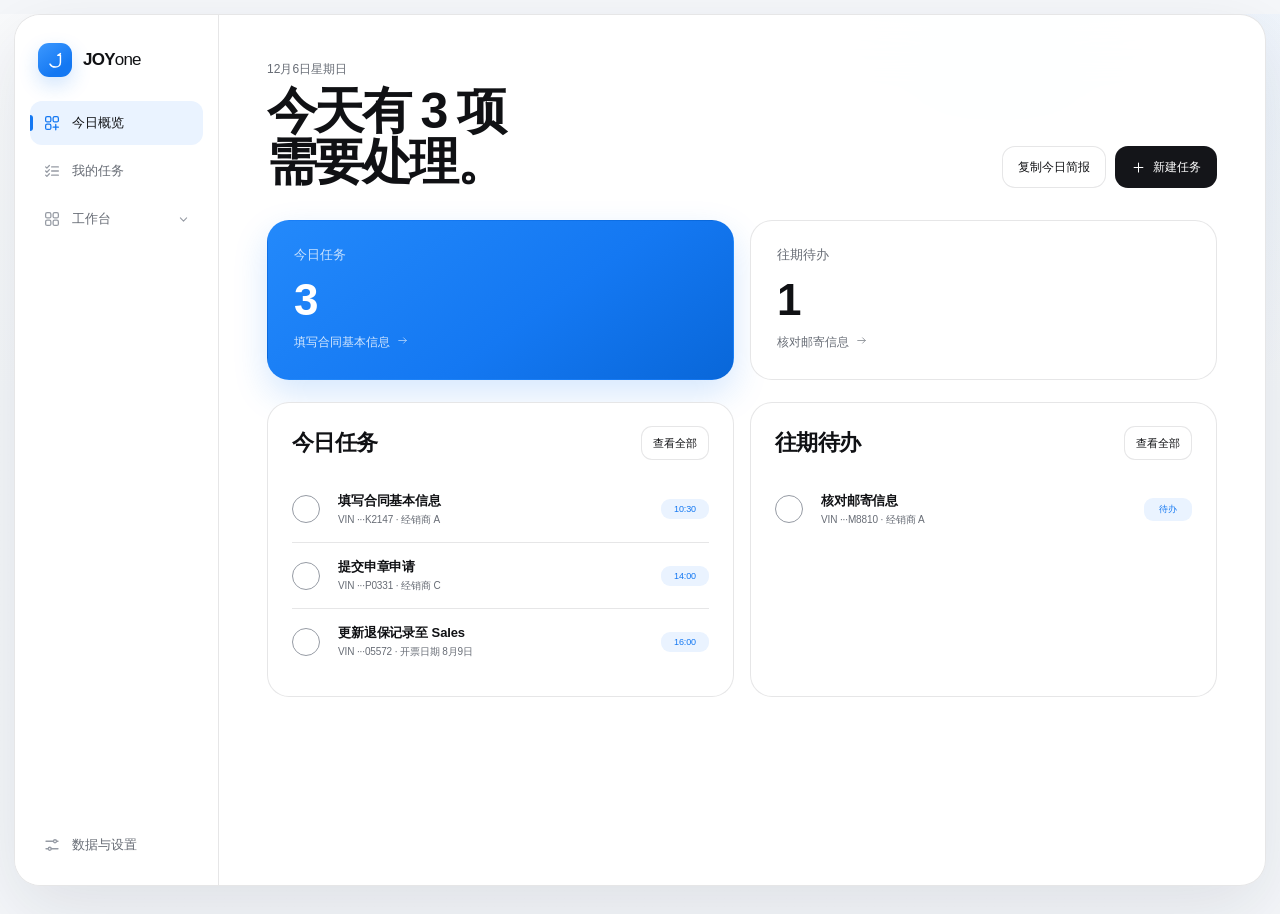
==== index.html @ cbef8854 "Add JOYone demo and project documentation" ====
<!DOCTYPE html>
<html lang="zh-CN">
<head>
  <meta charset="UTF-8">
  <meta name="viewport" content="width=device-width, initial-scale=1.0">
  <meta name="color-scheme" content="light dark">
  <title>JOYone · Used Vehicle Operations</title>
  <style>
    :root {
      color-scheme: light;
      --bg: #f5f5f7;
      --surface: rgba(255,255,255,.86);
      --surface-solid: #ffffff;
      --surface-soft: #f2f2f4;
      --text: #1d1d1f;
      --muted: #6e6e73;
      --faint: #8e8e93;
      --line: rgba(60,60,67,.13);
      --blue: #0071e3;
      --blue-soft: #e8f3ff;
      --green: #248a3d;
      --green-soft: #eaf8ee;
      --orange: #ad5b00;
      --orange-soft: #fff3e5;
      --red: #c9342f;
      --red-soft: #fff0ef;
      --purple: #7657d6;
      --purple-soft: #f2edff;
      --shadow: 0 28px 90px rgba(0,0,0,.10);
      --shadow-small: 0 10px 34px rgba(0,0,0,.07);
      --radius-xl: 28px;
      --radius-lg: 22px;
      --radius-md: 16px;
      --radius-sm: 12px;
    }

    :root[data-theme="dark"] {
      color-scheme: dark;
      --bg: #0c0c0e;
      --surface: rgba(29,29,31,.88);
      --surface-solid: #1c1c1e;
      --surface-soft: #252527;
      --text: #f5f5f7;
      --muted: #a1a1a6;
      --faint: #77777d;
      --line: rgba(235,235,245,.13);
      --blue: #2997ff;
      --blue-soft: #102b45;
      --green: #4cd964;
      --green-soft: #12341c;
      --orange: #ff9f0a;
      --orange-soft: #3a2911;
      --red: #ff6961;
      --red-soft: #421b1b;
      --purple: #a990ff;
      --purple-soft: #2d2448;
      --shadow: 0 28px 90px rgba(0,0,0,.42);
      --shadow-small: 0 10px 34px rgba(0,0,0,.28);
    }

    @media (prefers-color-scheme: dark) {
      :root:not([data-theme="light"]) {
        color-scheme: dark;
        --bg: #0c0c0e;
        --surface: rgba(29,29,31,.88);
        --surface-solid: #1c1c1e;
        --surface-soft: #252527;
        --text: #f5f5f7;
        --muted: #a1a1a6;
        --faint: #77777d;
        --line: rgba(235,235,245,.13);
        --blue: #2997ff;
        --blue-soft: #102b45;
        --green: #4cd964;
        --green-soft: #12341c;
        --orange: #ff9f0a;
        --orange-soft: #3a2911;
        --red: #ff6961;
        --red-soft: #421b1b;
        --purple: #a990ff;
        --purple-soft: #2d2448;
        --shadow: 0 28px 90px rgba(0,0,0,.42);
        --shadow-small: 0 10px 34px rgba(0,0,0,.28);
      }
    }

    * { box-sizing: border-box; }
    html { min-height: 100%; background: var(--bg); }
    body {
      margin: 0;
      min-height: 100vh;
      color: var(--text);
      background:
        radial-gradient(circle at 82% -5%, color-mix(in srgb, var(--blue) 18%, transparent), transparent 27rem),
        var(--bg);
      font-family: -apple-system, BlinkMacSystemFont, "SF Pro Display", "PingFang SC", "Microsoft YaHei", sans-serif;
      -webkit-font-smoothing: antialiased;
    }
    button, input, select, textarea { font: inherit; }
    button { cursor: pointer; }
    button:focus-visible, input:focus-visible, select:focus-visible, textarea:focus-visible, summary:focus-visible {
      outline: 3px solid color-mix(in srgb, var(--blue) 32%, transparent);
      outline-offset: 2px;
    }
    [hidden] { display: none !important; }

    .app-shell {
      display: grid;
      grid-template-columns: 216px minmax(0, 1fr);
      width: min(1500px, calc(100% - 36px));
      min-height: calc(100vh - 36px);
      margin: 18px auto;
      overflow: hidden;
      border: 1px solid var(--line);
      border-radius: var(--radius-xl);
      background: var(--surface);
      box-shadow: var(--shadow);
      backdrop-filter: blur(30px) saturate(140%);
    }

    .sidebar {
      display: flex;
      flex-direction: column;
      padding: 28px 18px 20px;
      border-right: 1px solid var(--line);
      background: color-mix(in srgb, var(--surface-solid) 63%, transparent);
    }
    .brand { appearance:none; display:flex; align-items:center; gap:11px; width:100%; padding:0 9px 30px; border:0; border-radius:14px; color:inherit; background:transparent; text-align:left; }
    .brand:hover { opacity:.78; }
    .brand-mark {
      display: grid;
      place-items: center;
      width: 32px;
      height: 32px;
      border-radius: 11px;
      color: #fff;
      background: linear-gradient(145deg, #57adff, var(--blue));
      box-shadow: 0 9px 22px color-mix(in srgb, var(--blue) 28%, transparent);
      font-weight: 600;
    }
    .brand-mark svg { width: 22px; height: 22px; fill: none; stroke: currentColor; stroke-width: 2.5; stroke-linecap: round; stroke-linejoin: round; }
    .brand-name { font-size: 16px; letter-spacing: -.035em; }
    .brand-name strong { font-weight: 680; }
    .brand-name span { font-weight: 420; }
    .brand-subtitle { margin-top: 2px; color: var(--faint); font-size: 9px; letter-spacing: .02em; }
    .nav-label { padding: 18px 11px 7px; color: var(--faint); font-size: 9px; letter-spacing: .08em; text-transform: uppercase; }
    .nav-list { display: grid; gap: 5px; }
    .nav-button {
      appearance: none;
      display: flex;
      align-items: center;
      gap: 10px;
      width: 100%;
      padding: 10px 11px;
      border: 0;
      border-radius: 13px;
      color: var(--muted);
      background: transparent;
      text-align: left;
      font-size: 13px;
    }
    .nav-button:hover { color: var(--text); background: color-mix(in srgb, var(--text) 5%, transparent); }
    .nav-button.active { color: var(--text); background: color-mix(in srgb, var(--surface-solid) 82%, transparent); box-shadow: 0 1px 0 var(--line); }
    .nav-icon { display: grid; place-items: center; width: 20px; color: var(--faint); text-align: center; }
    .nav-icon svg { width: 16px; height: 16px; fill: none; stroke: currentColor; stroke-width: 1.7; stroke-linecap: round; stroke-linejoin: round; }
    .nav-button.active .nav-icon { color: var(--blue); }
    .workbench-toggle { position: relative; }
    .workbench-chevron { margin-left: auto; color: var(--faint); font-size: 11px; transition: transform .18s ease; }
    .workbench-toggle[aria-expanded="true"] .workbench-chevron { transform: rotate(180deg); }
    .workbench-subnav { display: grid; gap: 3px; margin: 1px 0 5px 28px; }
    .workbench-subnav .nav-button { min-height: 34px; padding: 8px 10px; border-radius: 11px; font-size: 11px; }
    .workbench-subnav .nav-icon { width: 16px; }
    .sidebar-footer { margin-top: auto; padding: 16px 10px 0; border-top: 1px solid var(--line); color: var(--faint); font-size: 10px; line-height: 1.5; }

    .main-shell { min-width: 0; }
    .mobile-bar { display: none; }
    .page { min-height: 100%; padding: 42px 46px 56px; }
    .page-header { display: flex; align-items: flex-start; justify-content: space-between; gap: 22px; margin-bottom: 30px; }
    .eyebrow { margin-bottom: 7px; color: var(--muted); font-size: 13px; }
    h1 { margin: 0; font-size: clamp(32px, 4vw, 48px); line-height: 1.04; letter-spacing: -.045em; font-weight: 600; }
    h2 { margin: 0; font-size: 22px; line-height: 1.2; letter-spacing: -.025em; font-weight: 600; }
    h3 { margin: 0; font-size: 16px; line-height: 1.25; letter-spacing: -.015em; font-weight: 600; }
    p { color: var(--muted); }

    .button-row { display: flex; flex-wrap: wrap; gap: 9px; }
    .btn {
      appearance: none;
      display: inline-flex;
      align-items: center;
      justify-content: center;
      gap: 7px;
      min-height: 40px;
      padding: 9px 15px;
      border: 1px solid var(--line);
      border-radius: 999px;
      color: var(--text);
      background: var(--surface-solid);
      font-size: 12px;
      white-space: nowrap;
    }
    .btn:hover { transform: translateY(-1px); box-shadow: var(--shadow-small); }
    .btn.primary { color: var(--bg); background: var(--text); border-color: transparent; }
    .btn.blue { color: #fff; background: var(--blue); border-color: transparent; }
    .btn.danger { color: var(--red); background: var(--red-soft); border-color: transparent; }
    .btn.ghost { background: transparent; }
    .btn.small { min-height: 32px; padding: 6px 11px; font-size: 11px; }
    .icon-btn {
      appearance: none;
      display: grid;
      place-items: center;
      width: 34px;
      height: 34px;
      padding: 0;
      border: 0;
      border-radius: 50%;
      color: var(--muted);
      background: transparent;
    }
    .icon-btn:hover { color: var(--text); background: color-mix(in srgb, var(--text) 7%, transparent); }

    .metrics { display: grid; grid-template-columns: repeat(2, minmax(0, 1fr)); gap: 14px; margin-bottom: 28px; }
    .metric-card, .panel {
      border: 1px solid var(--line);
      background: color-mix(in srgb, var(--surface-solid) 84%, transparent);
      box-shadow: 0 8px 30px color-mix(in srgb, var(--text) 4%, transparent);
    }
    .metric-card { min-height: 126px; padding: 21px; border-radius: var(--radius-lg); }
    button.metric-card { appearance: none; width: 100%; color: var(--text); text-align: left; cursor: pointer; }
    button.metric-card:hover { transform: translateY(-2px); box-shadow: var(--shadow-small); }
    .metric-card.primary { color: #fff; background: linear-gradient(145deg, #1d8df4, var(--blue)); border-color: transparent; }
    .metric-label { color: var(--muted); font-size: 12px; }
    .metric-card.primary .metric-label { color: rgba(255,255,255,.76); }
    .metric-value { margin-top: 9px; font-size: 34px; line-height: 1; letter-spacing: -.035em; font-weight: 600; }
    .metric-note { margin-top: 7px; color: var(--faint); font-size: 10px; }
    .metric-card.primary .metric-note { color: rgba(255,255,255,.72); }
    .summary-task-ticker, .summary-task-empty { display:flex; align-items:center; gap:6px; width:min(100%,360px); height:22px; margin-top:5px; overflow:hidden; color:var(--muted); font-size:10px; }
    .summary-task-ticker { appearance:none; padding:0; border:0; background:transparent; text-align:left; transition:opacity .14s ease,transform .14s ease; }
    .summary-task-ticker:hover { color:var(--text); }
    .metric-card.primary .summary-task-ticker, .metric-card.primary .summary-task-empty { color:rgba(255,255,255,.82); }
    .metric-card.primary .summary-task-ticker:hover { color:#fff; }
    .metric-card.primary .summary-task-ticker:focus-visible { outline-color:rgba(255,255,255,.48); }
    .summary-task-ticker.is-leaving { opacity:0; transform:translateY(-7px); }
    .summary-task-ticker.is-entering { animation:summary-task-in .28s cubic-bezier(.2,.75,.25,1) both; }
    .summary-task-name { min-width:0; overflow:hidden; text-overflow:ellipsis; white-space:nowrap; }
    .summary-task-arrow { flex:0 0 auto; opacity:.72; font-size:13px; }
    @keyframes summary-task-in { from { opacity:0; transform:translateY(7px); } to { opacity:1; transform:translateY(0); } }
    @media (prefers-reduced-motion: reduce) {
      .summary-task-ticker { transition:none; }
      .summary-task-ticker.is-entering { animation:none; }
    }

    .dashboard-grid { display: grid; grid-template-columns: 1fr; gap: 18px; }
    .panel { overflow: hidden; border-radius: var(--radius-lg); }
    .panel-head { display: flex; align-items: center; justify-content: space-between; gap: 14px; padding: 19px 21px 14px; }
    .panel-body { padding: 0 21px 21px; }
    .panel-empty { padding: 38px 20px; color: var(--muted); text-align: center; font-size: 12px; }

    .mini-list { display: grid; gap: 8px; }
    .mini-item { display: grid; grid-template-columns: 10px minmax(0,1fr) auto; align-items: center; gap: 11px; padding: 12px 0; border-top: 1px solid var(--line); }
    .mini-item:first-child { border-top: 0; }
    .mini-dot { width: 7px; height: 7px; border-radius: 50%; background: var(--blue); }
    .mini-dot.red { background: var(--red); }
    .mini-dot.orange { background: var(--orange); }
    .mini-title { overflow: hidden; font-size: 12px; font-weight: 600; text-overflow: ellipsis; white-space: nowrap; }
    .mini-sub { margin-top: 3px; overflow: hidden; color: var(--muted); font-size: 10px; text-overflow: ellipsis; white-space: nowrap; }
    .mini-time { color: var(--muted); font-size: 10px; white-space: nowrap; }

    .toolbar { display: flex; align-items: center; gap: 10px; margin-bottom: 14px; }
    .search-box { display: flex; align-items: center; gap: 9px; flex: 1; min-height: 44px; padding: 0 14px; border: 1px solid var(--line); border-radius: 15px; background: color-mix(in srgb, var(--surface-solid) 82%, transparent); }
    .search-box span { color: var(--faint); }
    .search-box input { width: 100%; border: 0; outline: 0; color: var(--text); background: transparent; font-size: 12px; }
    .search-box input::placeholder { color: var(--faint); }
    .segmented { display: flex; gap: 4px; padding: 3px; border-radius: 999px; background: color-mix(in srgb, var(--text) 6%, transparent); }
    .segment { appearance: none; padding: 7px 12px; border: 0; border-radius: 999px; color: var(--muted); background: transparent; font-size: 11px; }
    .segment.active { color: var(--text); background: var(--surface-solid); box-shadow: 0 2px 8px color-mix(in srgb, var(--text) 8%, transparent); }

    .task-list { overflow: hidden; border: 1px solid var(--line); border-radius: var(--radius-lg); background: color-mix(in srgb, var(--surface-solid) 84%, transparent); }
    .task-row { border-top: 1px solid var(--line); }
    .task-row:first-child { border-top: 0; }
    .task-main-row { display: grid; grid-template-columns: 34px minmax(180px,1.35fr) minmax(130px,.8fr) minmax(115px,.72fr) 92px 72px 68px; align-items: center; gap: 12px; min-height: 76px; padding: 0 18px; }
    .check-button { appearance: none; width: 21px; height: 21px; border: 1.5px solid var(--faint); border-radius: 50%; color: #fff; background: transparent; }
    .check-button.done { display: grid; place-items: center; border-color: var(--green); background: var(--green); }
    .check-button .ui-icon { width: 14px; height: 14px; stroke-width: 2.2; }
    .task-title { overflow: hidden; font-size: 13px; font-weight: 600; text-overflow: ellipsis; white-space: nowrap; }
    .task-sub { margin-top: 4px; overflow: hidden; color: var(--muted); font-size: 10px; text-overflow: ellipsis; white-space: nowrap; }
    .meta-block { min-width: 0; color: var(--muted); font-size: 10px; }
    .meta-block strong { display: block; overflow: hidden; margin-bottom: 3px; color: var(--text); font-weight: 500; text-overflow: ellipsis; white-space: nowrap; }
    .deadline { color: var(--muted); font-size: 10px; }
    .deadline strong { display: block; margin-bottom: 3px; color: var(--text); font-weight: 500; }
    .deadline.overdue strong { color: var(--red); }
    .status-badge { display: inline-flex; align-items: center; gap: 5px; color: var(--muted); font-size: 10px; white-space: nowrap; }
    .status-dot { width: 6px; height: 6px; border-radius: 50%; background: currentColor; }
    .status-badge.overdue { color: var(--red); }
    .status-badge.completed { color: var(--green); }
    .row-actions { display: flex; justify-content: flex-end; gap: 2px; }
    .task-details { padding: 0 18px 16px 64px; }
    .task-details summary { color: var(--blue); font-size: 10px; cursor: pointer; }
    .checklist { display: grid; gap: 7px; margin-top: 11px; }
    .checklist-item { display: flex; align-items: flex-start; gap: 8px; color: var(--muted); font-size: 11px; }
    .checklist-item button { appearance: none; flex: 0 0 auto; width: 17px; height: 17px; border: 1px solid var(--faint); border-radius: 5px; color: #fff; background: transparent; }
    .checklist-item button.done { border-color: var(--blue); background: var(--blue); }
    .checklist-item button .ui-icon { width: 11px; height: 11px; stroke-width: 2.4; }
    .checklist-item.done span { text-decoration: line-through; opacity: .68; }

    .case-layout { display: grid; grid-template-columns: minmax(270px,.72fr) minmax(0,1.28fr); gap: 16px; align-items: start; }
    .case-list { display: grid; gap: 9px; }
    .case-card { appearance: none; width: 100%; padding: 16px; border: 1px solid var(--line); border-radius: 17px; color: var(--text); background: color-mix(in srgb, var(--surface-solid) 82%, transparent); text-align: left; }
    .case-card:hover, .case-card.active { border-color: color-mix(in srgb, var(--blue) 48%, var(--line)); }
    .case-card.active { box-shadow: 0 0 0 3px color-mix(in srgb, var(--blue) 12%, transparent); }
    .case-card-head { display: flex; justify-content: space-between; gap: 10px; }
    .case-card-title { font-size: 13px; font-weight: 600; }
    .progress-bar { height: 6px; margin: 13px 0 8px; overflow: hidden; border-radius: 999px; background: color-mix(in srgb, var(--text) 8%, transparent); }
    .progress-fill { height: 100%; border-radius: 999px; background: var(--blue); }
    .case-card-meta { display: flex; justify-content: space-between; gap: 9px; color: var(--muted); font-size: 10px; }
    .case-detail { min-height: 420px; padding: 21px; border: 1px solid var(--line); border-radius: var(--radius-lg); background: color-mix(in srgb, var(--surface-solid) 84%, transparent); }
    .case-detail-head { display: flex; align-items: flex-start; justify-content: space-between; gap: 16px; margin-bottom: 18px; }
    .case-detail-meta { margin-top: 5px; color: var(--muted); font-size: 10px; }
    .stage-list { display: grid; gap: 8px; }
    .stage { display: grid; grid-template-columns: 32px minmax(0,1fr) auto 34px; align-items: center; gap: 11px; padding: 12px; border: 1px solid var(--line); border-radius: 15px; background: color-mix(in srgb, var(--surface-solid) 65%, transparent); }
    .stage-index { display: grid; place-items: center; width: 28px; height: 28px; border-radius: 9px; color: var(--muted); background: var(--surface-soft); font-size: 10px; }
    .stage.completed .stage-index { color: #fff; background: var(--green); }
    .stage.in_progress .stage-index { color: #fff; background: var(--blue); }
    .stage-name { font-size: 12px; font-weight: 600; }
    .stage-note { margin-top: 3px; color: var(--muted); font-size: 10px; }
    .stage-status { color: var(--muted); font-size: 10px; white-space: nowrap; }
    .stage-status.completed { color: var(--green); }
    .stage-status.in_progress { color: var(--blue); }
    .stage-checks { grid-column: 2/-1; display: flex; flex-wrap: wrap; gap: 7px; padding-top: 10px; border-top: 1px solid var(--line); }
    .stage-check { appearance: none; display: inline-flex; align-items: center; gap: 6px; min-height: 28px; padding: 5px 9px; border: 1px solid var(--line); border-radius: 999px; color: var(--muted); background: transparent; font-size: 9px; }
    .stage-check::before { content: ""; width: 11px; height: 11px; border: 1px solid var(--faint); border-radius: 4px; }
    .stage-check.done { color: var(--green); background: var(--green-soft); border-color: transparent; }
    .stage-check.done::before { content:""; background:var(--green) url("data:image/svg+xml,%3Csvg xmlns='http://www.w3.org/2000/svg' viewBox='0 0 12 12'%3E%3Cpath d='m2.5 6 2.2 2.2 4.8-5' fill='none' stroke='%23fff' stroke-width='1.7' stroke-linecap='round' stroke-linejoin='round'/%3E%3C/svg%3E") center/9px no-repeat; border-color:var(--green); }

    .sales-flow { display: grid; gap: 18px; }
    .upload-grid { display: grid; grid-template-columns: 1fr 1fr; gap: 12px; }
    .file-card { position: relative; display: flex; align-items: center; gap: 13px; min-height: 84px; padding: 15px; border: 1px dashed color-mix(in srgb, var(--blue) 40%, var(--line)); border-radius: 18px; background: color-mix(in srgb, var(--surface-solid) 78%, transparent); }
    .file-card.loaded { border-style: solid; }
    .file-icon { display: grid; place-items: center; flex: 0 0 auto; width: 40px; height: 40px; border-radius: 13px; color: var(--blue); background: var(--blue-soft); font-size: 10px; font-weight: 600; }
    .file-info { min-width: 0; flex: 1; }
    .file-name { overflow: hidden; font-size: 12px; font-weight: 600; text-overflow: ellipsis; white-space: nowrap; }
    .file-meta { margin-top: 4px; color: var(--muted); font-size: 10px; }
    .file-input { position: absolute; inset: 0; width: 100%; height: 100%; opacity: 0; cursor: pointer; }
    .sales-step { padding: 20px; border: 1px solid var(--line); border-radius: var(--radius-lg); background: color-mix(in srgb, var(--surface-solid) 84%, transparent); }
    .sales-step-head { display: flex; align-items: center; justify-content: space-between; gap: 12px; margin-bottom: 15px; }
    .mapping-grid { display: grid; grid-template-columns: repeat(2,minmax(0,1fr)); gap: 15px; }
    .mapping-column { display: grid; gap: 10px; padding: 14px; border-radius: 15px; background: color-mix(in srgb, var(--text) 4%, transparent); }
    .mapping-title { color: var(--muted); font-size: 10px; font-weight: 600; }
    .form-grid { display: grid; grid-template-columns: 1fr 1fr; gap: 13px; }
    .field { display: grid; gap: 6px; }
    .field.full { grid-column: 1/-1; }
    .field label { color: var(--muted); font-size: 10px; }
    .input, .select, .textarea {
      width: 100%;
      min-height: 42px;
      padding: 10px 12px;
      border: 1px solid var(--line);
      border-radius: 12px;
      outline: 0;
      color: var(--text);
      background: color-mix(in srgb, var(--text) 4%, transparent);
      font-size: 12px;
    }
    .textarea { min-height: 82px; resize: vertical; }
    .input:focus, .select:focus, .textarea:focus { border-color: var(--blue); box-shadow: 0 0 0 3px color-mix(in srgb, var(--blue) 14%, transparent); }
    .inline-fields { display: grid; grid-template-columns: 1fr 1fr; gap: 10px; }
    .progress-line { height: 4px; overflow: hidden; border-radius: 999px; background: color-mix(in srgb, var(--text) 8%, transparent); }
    .progress-line span { display: block; width: 45%; height: 100%; border-radius: 999px; background: var(--blue); animation: loading 1.2s ease-in-out infinite alternate; }
    @keyframes loading { from { transform: translateX(-55%); } to { transform: translateX(175%); } }

    .result-metrics { display: grid; grid-template-columns: repeat(4,1fr); gap: 10px; }
    .result-metric { padding: 16px; border: 1px solid var(--line); border-radius: 17px; background: color-mix(in srgb, var(--surface-solid) 78%, transparent); }
    .result-metric span { color: var(--muted); font-size: 10px; }
    .result-metric strong { display: block; margin-top: 7px; font-size: 25px; line-height: 1; font-weight: 600; }
    .result-metric.problem strong { color: var(--red); }
    .issue-list { overflow: hidden; border: 1px solid var(--line); border-radius: 18px; background: color-mix(in srgb, var(--surface-solid) 80%, transparent); }
    .issue { border-top: 1px solid var(--line); }
    .issue:first-child { border-top: 0; }
    .issue summary { display: grid; grid-template-columns: 24px minmax(160px,1.1fr) minmax(120px,.82fr) minmax(100px,.75fr) 18px; align-items: center; gap: 10px; min-height: 64px; padding: 0 16px; list-style: none; cursor: pointer; }
    .issue summary::-webkit-details-marker { display: none; }
    .issue-mark { width: 8px; height: 8px; border-radius: 50%; background: var(--red); box-shadow: 0 0 0 5px color-mix(in srgb, var(--red) 10%, transparent); }
    .issue-title { font-size: 12px; font-weight: 600; }
    .issue-sub { margin-top: 3px; overflow: hidden; color: var(--muted); font-size: 10px; text-overflow: ellipsis; white-space: nowrap; }
    .issue-meta { color: var(--muted); font-size: 10px; }
    .issue-meta strong { display: block; margin-bottom: 3px; color: var(--text); font-weight: 500; }
    .issue-arrow { color: var(--faint); transition: transform .16s ease; }
    .issue[open] .issue-arrow { transform: rotate(90deg); }
    .issue-detail { display: grid; grid-template-columns: 1fr 1fr; gap: 10px; padding: 0 50px 16px; }
    .issue-box { padding: 11px 12px; border-radius: 13px; background: color-mix(in srgb, var(--text) 5%, transparent); }
    .issue-box span { display: block; margin-bottom: 5px; color: var(--muted); font-size: 9px; }
    .issue-box code { font-family: ui-monospace, SFMono-Regular, Menlo, monospace; font-size: 10px; white-space: normal; word-break: break-word; }
    .issue-advice { grid-column: 1/-1; color: var(--muted); font-size: 10px; line-height: 1.5; }

    .template-grid { display: grid; grid-template-columns: repeat(2,minmax(0,1fr)); gap: 13px; }
    .template-card { padding: 19px; border: 1px solid var(--line); border-radius: 20px; background: color-mix(in srgb, var(--surface-solid) 84%, transparent); }
    .template-card-head { display: flex; align-items: flex-start; justify-content: space-between; gap: 14px; }
    .template-card-meta { display: grid; grid-template-columns: repeat(2,minmax(0,1fr)); gap: 10px; margin: 17px 0; }
    .template-meta { padding: 10px; border-radius: 12px; background: color-mix(in srgb, var(--text) 4%, transparent); }
    .template-meta span { display: block; color: var(--faint); font-size: 9px; }
    .template-meta strong { display: block; margin-top: 4px; overflow: hidden; font-size: 11px; font-weight: 500; text-overflow: ellipsis; white-space: nowrap; }
    .report-empty { padding: 42px 24px; border: 1px dashed var(--line); border-radius: var(--radius-lg); color: var(--muted); text-align: center; }
    .report-empty h3 { color: var(--text); }
    .report-empty p { margin: 8px auto 18px; max-width: 460px; font-size: 11px; line-height: 1.6; }
    .wizard-section { margin-top: 14px; padding: 16px; border: 1px solid var(--line); border-radius: 17px; background: color-mix(in srgb, var(--text) 3%, transparent); }
    .wizard-section:first-child { margin-top: 0; }
    .wizard-title { display: flex; align-items: center; gap: 9px; margin-bottom: 13px; }
    .wizard-step { display: grid; place-items: center; width: 23px; height: 23px; border-radius: 8px; color: #fff; background: var(--blue); font-size: 9px; }
    .rule-table { overflow-x: auto; margin-top: 12px; border: 1px solid var(--line); border-radius: 15px; }
    .rule-row { display: grid; grid-template-columns: 42px minmax(130px,1fr) 120px 120px 90px; align-items: center; gap: 10px; min-width: 610px; min-height: 52px; padding: 8px 12px; border-top: 1px solid var(--line); font-size: 10px; }
    .rule-row:first-child { border-top: 0; }
    .rule-row.header { min-height: 38px; color: var(--faint); background: color-mix(in srgb, var(--text) 3%, transparent); font-size: 9px; }
    .rule-warning { color: var(--orange); font-size: 9px; }
    dialog.template-dialog { width: min(920px,calc(100% - 24px)); }
    dialog.check-dialog { width: min(700px,calc(100% - 24px)); }
    .dialog-scroll { max-height: min(72vh,760px); overflow-y: auto; }

    .settings-grid { display: grid; grid-template-columns: repeat(2,minmax(0,1fr)); gap: 14px; }
    .setting-card { padding: 20px; border: 1px solid var(--line); border-radius: var(--radius-lg); background: color-mix(in srgb, var(--surface-solid) 84%, transparent); }
    .setting-card p { margin: 6px 0 16px; font-size: 11px; line-height: 1.5; }
    .setting-row { display: flex; align-items: center; justify-content: space-between; gap: 14px; padding: 12px 0; border-top: 1px solid var(--line); }
    .setting-row:first-of-type { border-top: 0; }
    .setting-row label { font-size: 12px; }
    .switch { appearance: none; position: relative; width: 42px; height: 25px; border: 0; border-radius: 999px; background: color-mix(in srgb, var(--text) 14%, transparent); }
    .switch::after { content: ""; position: absolute; top: 3px; left: 3px; width: 19px; height: 19px; border-radius: 50%; background: #fff; box-shadow: 0 2px 6px rgba(0,0,0,.18); transition: transform .18s ease; }
    .switch[aria-checked="true"] { background: var(--green); }
    .switch[aria-checked="true"]::after { transform: translateX(17px); }

    dialog { width: min(600px,calc(100% - 28px)); max-height: calc(100vh - 28px); overflow: auto; padding: 0; border: 1px solid var(--line); border-radius: 26px; color: var(--text); background: var(--surface-solid); box-shadow: var(--shadow); }
    dialog::backdrop { background: rgba(0,0,0,.28); backdrop-filter: blur(7px); }
    dialog.workbench-sheet { position: fixed; inset: auto 0 0; width: min(540px,100%); max-height: min(70vh,620px); margin: 0 auto; overflow: hidden; border-bottom: 0; border-radius: 28px 28px 0 0; animation: workbench-sheet-in .24s cubic-bezier(.2,.75,.25,1); }
    .workbench-sheet-handle { width: 36px; height: 4px; margin: 10px auto 0; border-radius: 999px; background: color-mix(in srgb,var(--text) 18%,transparent); }
    .workbench-sheet-head { display: flex; align-items: center; justify-content: space-between; gap: 14px; padding: 13px 20px 10px; }
    .workbench-sheet-body { display: grid; gap: 8px; max-height: min(50vh,430px); overflow-y: auto; padding: 4px 16px calc(20px + env(safe-area-inset-bottom)); }
    .workbench-sheet-item { appearance: none; display: grid; grid-template-columns: 38px minmax(0,1fr) auto; align-items: center; gap: 11px; width: 100%; padding: 12px; border: 1px solid var(--line); border-radius: 15px; color: var(--text); background: color-mix(in srgb,var(--surface-solid) 88%,transparent); text-align: left; }
    .workbench-sheet-item:hover { background: var(--surface-soft); }
    .workbench-sheet-item.active { border-color: color-mix(in srgb,var(--blue) 30%,var(--line)); background: var(--blue-soft); }
    .workbench-sheet-icon { display: grid; width: 38px; height: 38px; place-items: center; border-radius: 12px; color: var(--blue); background: color-mix(in srgb,var(--blue) 10%,var(--surface-solid)); font-size: 15px; }
    .workbench-sheet-icon svg { width: 19px; height: 19px; fill: none; stroke: currentColor; stroke-width: 1.7; stroke-linecap: round; stroke-linejoin: round; }
    .workbench-sheet-copy strong { display: block; font-size: 13px; }
    .workbench-sheet-copy span { display: block; margin-top: 2px; color: var(--muted); font-size: 9px; }
    .workbench-sheet-arrow { color: var(--faint); }
    @keyframes workbench-sheet-in { from { opacity: 0; transform: translateY(20px); } }
    .dialog-head { display: flex; align-items: center; justify-content: space-between; gap: 16px; padding: 24px 26px 14px; }
    .dialog-body { padding: 8px 26px 26px; }
    .dialog-actions { display: flex; justify-content: flex-end; gap: 9px; margin-top: 18px; }
    .dialog-note { margin: 0 0 15px; color: var(--muted); font-size: 11px; line-height: 1.55; }
    .copy-fallback { min-height: 160px; }

    .toast-region { position: fixed; z-index: 1000; right: 22px; bottom: 22px; display: grid; gap: 8px; pointer-events: none; }
    .toast { min-width: 220px; max-width: 360px; padding: 12px 14px; border: 1px solid var(--line); border-radius: 14px; color: var(--text); background: var(--surface-solid); box-shadow: var(--shadow-small); font-size: 11px; animation: toast-in .2s ease-out; }
    .toast.error { color: var(--red); }
    @keyframes toast-in { from { opacity: 0; transform: translateY(8px); } }

    .bottom-nav { display: none; }

    @media (max-width: 1050px) {
      .app-shell { grid-template-columns: 76px minmax(0,1fr); }
      .sidebar { padding: 25px 10px 18px; }
      .brand { justify-content: center; padding-inline: 0; }
      .brand-text, .nav-label, .nav-button span:last-child, .sidebar-footer { display: none; }
      .nav-button { justify-content: center; }
      .nav-icon { width: auto; }
      .workbench-toggle .workbench-label, .workbench-toggle .workbench-chevron { display: none; }
      .workbench-subnav { margin-left: 0; }
      .workbench-subnav .nav-button { justify-content: center; padding-inline: 8px; }
      .page { padding: 36px 30px 48px; }
      .metrics { grid-template-columns: repeat(2,minmax(0,1fr)); }
      .task-main-row { grid-template-columns: 34px minmax(170px,1.3fr) minmax(120px,.8fr) 100px 80px 68px; }
      .task-main-row .dealer-col { display: none; }
    }

    @media (max-width: 780px) {
      body { padding-bottom: 74px; }
      .app-shell { display: block; width: min(100% - 18px, 900px); min-height: calc(100vh - 84px); margin: 9px auto; border-radius: 22px; }
      .sidebar { display: none; }
      .mobile-bar { display: flex; align-items: center; justify-content: space-between; gap: 12px; min-height: 62px; padding: 0 17px; border-bottom: 1px solid var(--line); }
      .mobile-brand { appearance:none; display:flex; align-items:center; gap:9px; padding:4px; border:0; border-radius:12px; color:inherit; background:transparent; font-weight:600; }
      .mobile-brand:hover { background:color-mix(in srgb,var(--text) 5%,transparent); }
      .mobile-brand .brand-mark { width: 29px; height: 29px; border-radius: 10px; }
      .page { padding: 28px 17px 34px; }
      .page-header { align-items: flex-end; margin-bottom: 24px; }
      .page-header .button-row { justify-content: flex-end; }
      .dashboard-grid, .case-layout { grid-template-columns: 1fr; }
      .upload-grid, .mapping-grid { grid-template-columns: 1fr; }
      .template-grid { grid-template-columns: 1fr; }
      .task-main-row { grid-template-columns: 30px minmax(0,1fr) 92px 68px; padding: 0 13px; }
      .task-main-row .vehicle-col, .task-main-row .dealer-col { display: none; }
      .task-main-row .status-col { display: none; }
      .task-details { padding-left: 55px; }
      .result-metrics { grid-template-columns: repeat(2,1fr); }
      .issue summary { grid-template-columns: 22px minmax(150px,1fr) minmax(90px,.7fr) 16px; padding: 0 12px; }
      .issue summary .issue-cell { display: none; }
      .bottom-nav { position: fixed; z-index: 900; left: 50%; bottom: 10px; display: grid; grid-template-columns: repeat(4,1fr); width: min(460px,calc(100% - 18px)); padding: 5px; border: 1px solid var(--line); border-radius: 18px; background: color-mix(in srgb, var(--surface-solid) 90%, transparent); box-shadow: var(--shadow-small); backdrop-filter: blur(24px); transform: translateX(-50%); }
      .bottom-nav .nav-button { display: grid; justify-items: center; gap: 2px; padding: 7px 3px; border-radius: 13px; text-align: center; font-size: 9px; }
      .bottom-nav .nav-icon { font-size: 12px; }
      .bottom-nav .nav-button span:last-child { display: block; }
    }

    @media (max-width: 520px) {
      h1 { font-size: 31px; }
      .page-header { align-items: flex-start; flex-direction: column; }
      .page-header .button-row { width: 100%; justify-content: flex-start; }
      .metrics { gap: 9px; }
      .metric-card { min-height: 110px; padding: 17px; border-radius: 19px; }
      .metric-value { font-size: 29px; }
      .toolbar { align-items: stretch; flex-direction: column; }
      .segmented { align-self: flex-start; }
      .form-grid, .inline-fields, .settings-grid { grid-template-columns: 1fr; }
      .field.full { grid-column: 1; }
      .task-main-row { grid-template-columns: 28px minmax(0,1fr) 78px 68px; gap: 8px; }
      .case-detail { padding: 16px; }
      .stage { grid-template-columns: 29px minmax(0,1fr) 32px; }
      .stage-status { display: none; }
      .issue summary { grid-template-columns: 20px minmax(0,1fr) 14px; }
      .issue summary .issue-meta { display: none; }
      .issue-detail { grid-template-columns: 1fr; padding: 0 36px 14px; }
      .issue-advice { grid-column: 1; }
      .sources, .result-metrics { grid-template-columns: 1fr 1fr; }
      .dialog-body, .dialog-head { padding-left: 18px; padding-right: 18px; }
      .toast-region { right: 10px; bottom: 82px; left: 10px; }
      .toast { max-width: none; }
    }

    .overview-columns { display:grid; grid-template-columns:repeat(2,minmax(0,1fr)); gap:18px; }
    .overview-action { display:grid; grid-template-columns:34px minmax(0,1fr) auto; align-items:center; gap:12px; padding:13px 0; border-top:1px solid var(--line); }
    .overview-action:first-child { border-top:0; }
    .overview-action .check-button { width:30px; height:30px; }
    .overview-action-tag { padding:5px 8px; border-radius:999px; color:var(--blue); background:var(--blue-soft); font-size:9px; }
    .metric-card.static { cursor:default; }

    .vehicle-toolbar { display:grid; grid-template-columns:minmax(0,1fr) auto; gap:10px; margin-bottom:16px; }
    .vehicle-filter-pop { min-width:150px; }
    .contract-alert { display:flex; align-items:center; justify-content:space-between; gap:14px; margin-bottom:16px; padding:15px 17px; border:1px solid color-mix(in srgb,var(--blue) 22%,var(--line)); border-radius:var(--radius-md); background:var(--blue-soft); }
    .contract-alert strong { font-size:13px; }
    .vehicle-card-tags,.project-tags,.mail-type-tags { display:flex; flex-wrap:wrap; gap:6px; }
    .tiny-tag { padding:5px 7px; border-radius:999px; color:var(--muted); background:var(--surface-soft); font-size:9px; }
    .tiny-tag.blue { color:var(--blue); background:var(--blue-soft); }
    .tiny-tag.green { color:var(--green); background:var(--green-soft); }
    .vehicle-region { flex:0 0 auto; }
    .vehicle-detail-head { display:flex; align-items:flex-start; justify-content:space-between; gap:14px; padding-bottom:18px; border-bottom:1px solid var(--line); }
    .vehicle-detail-head h2 { margin-bottom:6px; }
    .project-actions { display:flex; justify-content:flex-end; gap:8px; margin:16px 0; }
    .project-card { margin-top:12px; padding:16px; border:1px solid var(--line); border-radius:var(--radius-md); background:color-mix(in srgb,var(--surface-solid) 76%,transparent); }
    .project-card-head { display:flex; justify-content:space-between; align-items:center; gap:12px; margin-bottom:12px; }
    .workflow-steps { display:grid; grid-template-columns:repeat(auto-fit,minmax(92px,1fr)); gap:8px; }
    .workflow-step { min-height:82px; padding:11px 7px; border:1px solid var(--line); border-radius:13px; color:var(--muted); background:var(--surface-solid); text-align:center; font-size:10px; }
    .workflow-step-index { display:grid; place-items:center; width:24px; height:24px; margin:0 auto 7px; border-radius:50%; background:var(--surface-soft); font-size:10px; }
    .workflow-step.completed { color:var(--green); border-color:color-mix(in srgb,var(--green) 25%,var(--line)); background:var(--green-soft); }
    .workflow-step.completed .workflow-step-index { color:#fff; background:var(--green); }
    .workflow-step.in_progress { color:var(--blue); border-color:color-mix(in srgb,var(--blue) 30%,var(--line)); background:var(--blue-soft); }
    .workflow-step.in_progress .workflow-step-index { color:#fff; background:var(--blue); }
    .step-extra { margin-top:9px; padding:8px 10px; border-radius:10px; color:var(--muted); background:var(--surface-soft); font-size:9px; }
    .mail-history { display:grid; gap:10px; }
    .mail-record { padding:15px; border:1px solid var(--line); border-radius:var(--radius-md); background:var(--surface-solid); }
    .mail-record-head { display:flex; justify-content:space-between; gap:12px; margin-bottom:10px; }
    .mail-record-meta { display:grid; grid-template-columns:repeat(3,minmax(0,1fr)); gap:10px; margin-top:11px; padding-top:11px; border-top:1px solid var(--line); }
    .mail-record-meta span { color:var(--faint); font-size:8px; }
    .mail-record-meta strong { display:block; margin-top:3px; font-size:10px; }
    .mail-vehicle-row,.candidate-row { display:grid; grid-template-columns:26px minmax(0,1fr) 140px; align-items:center; gap:10px; padding:10px 0; border-top:1px solid var(--line); }
    .mail-vehicle-row:first-child,.candidate-row:first-child { border-top:0; }
    .mail-content-checks { display:flex; flex-wrap:wrap; gap:6px; }
    .mail-content-checks label { display:flex; align-items:center; gap:4px; font-size:9px; }
    .insurance-table { overflow:hidden; border:1px solid var(--line); border-radius:var(--radius-lg); background:var(--surface-solid); }
    .insurance-row { display:grid; grid-template-columns:1fr 1.2fr 1fr auto; align-items:center; gap:14px; padding:15px 18px; border-top:1px solid var(--line); }
    .insurance-row:first-child { border-top:0; }
    .insurance-head { color:var(--faint); background:var(--surface-soft); font-size:9px; }
    .business-mapping { margin-top:16px; }

    @media (max-width: 920px) {
      .overview-columns { grid-template-columns:1fr; }
      .mail-record-meta { grid-template-columns:1fr 1fr; }
    }
    @media (prefers-reduced-motion: reduce) {
      .workbench-chevron { transition:none; }
      dialog.workbench-sheet { animation:none; }
    }
    @media (max-width: 620px) {
      .mail-vehicle-row,.candidate-row { grid-template-columns:24px minmax(0,1fr); }
      .mail-content-checks,.candidate-row .tiny-tag { grid-column:2; }
      .insurance-row { grid-template-columns:1fr 1fr; }
      .insurance-head span:nth-child(n+3) { display:none; }
    }

    /* Precision Joy */
    :root {
      --bg: #f5f7fa;
      --surface: rgba(255,255,255,.96);
      --surface-solid: #ffffff;
      --surface-soft: #f1f3f6;
      --text: #101114;
      --muted: #676c75;
      --faint: #969ba4;
      --line: rgba(16,17,20,.10);
      --blue: #1478f2;
      --blue-soft: #eaf3ff;
      --green: #168a4a;
      --green-soft: #eaf7ef;
      --orange: #a95b08;
      --orange-soft: #fff3e7;
      --red: #c73732;
      --red-soft: #fff0ef;
      --shadow: 0 24px 72px rgba(21,31,48,.10);
      --shadow-small: 0 8px 24px rgba(21,31,48,.08);
      --radius-xl: 24px;
      --radius-lg: 22px;
      --radius-md: 16px;
      --radius-sm: 12px;
    }
    :root[data-theme="dark"] {
      --bg: #0d0f12;
      --surface: rgba(21,23,27,.96);
      --surface-solid: #17191d;
      --surface-soft: #202329;
      --text: #f5f7fa;
      --muted: #a5aab3;
      --faint: #737985;
      --line: rgba(244,247,250,.11);
      --blue: #4b9cff;
      --blue-soft: #142b45;
      --green: #53ca82;
      --green-soft: #142d20;
      --orange: #ffab55;
      --orange-soft: #392815;
      --red: #ff726b;
      --red-soft: #3c1d1d;
      --shadow: 0 24px 72px rgba(0,0,0,.38);
      --shadow-small: 0 8px 24px rgba(0,0,0,.26);
    }
    @media (prefers-color-scheme: dark) {
      :root:not([data-theme="light"]) {
        --bg: #0d0f12;
        --surface: rgba(21,23,27,.96);
        --surface-solid: #17191d;
        --surface-soft: #202329;
        --text: #f5f7fa;
        --muted: #a5aab3;
        --faint: #737985;
        --line: rgba(244,247,250,.11);
        --blue: #4b9cff;
        --blue-soft: #142b45;
        --green: #53ca82;
        --green-soft: #142d20;
        --orange: #ffab55;
        --orange-soft: #392815;
        --red: #ff726b;
        --red-soft: #3c1d1d;
        --shadow: 0 24px 72px rgba(0,0,0,.38);
        --shadow-small: 0 8px 24px rgba(0,0,0,.26);
      }
    }
    html { scroll-behavior: smooth; }
    body {
      background:
        radial-gradient(circle at 78% -12%, color-mix(in srgb,var(--blue) 10%,transparent), transparent 34rem),
        linear-gradient(180deg,color-mix(in srgb,var(--surface-solid) 45%,var(--bg)),var(--bg) 24rem);
      font-family: -apple-system, BlinkMacSystemFont, "SF Pro Display", "SF Pro Text", "PingFang SC", "Microsoft YaHei", sans-serif;
      letter-spacing: -.008em;
    }
    button, .btn, .nav-button, .case-card, .workflow-step, .segment, .workbench-sheet-item {
      transition: color .18s ease, background-color .18s ease, border-color .18s ease, box-shadow .18s ease, transform .18s ease, opacity .18s ease;
    }
    button:focus-visible, input:focus-visible, select:focus-visible, textarea:focus-visible, summary:focus-visible {
      outline: 2px solid color-mix(in srgb,var(--blue) 66%,transparent);
      outline-offset: 3px;
    }
    .ui-icon { width: 1em; height: 1em; fill: none; stroke: currentColor; stroke-width: 1.7; stroke-linecap: round; stroke-linejoin: round; vector-effect: non-scaling-stroke; }
    .app-shell {
      grid-template-columns: 204px minmax(0,1fr);
      width: min(1510px,calc(100% - 28px));
      min-height: calc(100vh - 28px);
      margin: 14px auto;
      border-radius: 26px;
      background: var(--surface);
      box-shadow: var(--shadow);
      backdrop-filter: blur(28px) saturate(125%);
    }
    .sidebar { padding: 24px 15px 18px; background: color-mix(in srgb,var(--surface-solid) 78%,transparent); }
    .brand { min-height: 52px; padding: 4px 8px 24px; }
    .brand-mark {
      width: 34px;
      height: 34px;
      border-radius: 11px;
      background: linear-gradient(145deg,#3c98ff,#1478f2 72%);
      box-shadow: 0 8px 20px color-mix(in srgb,var(--blue) 20%,transparent);
    }
    .brand-mark svg { width: 21px; height: 21px; stroke-width: 2.2; }
    .brand-name { font-size: 17px; letter-spacing: -.045em; }
    .brand-name strong { font-weight: 720; }
    .brand-name span { font-weight: 440; }
    .nav-list { display:flex; flex:1; min-height:0; flex-direction:column; gap:4px; }
    .nav-button {
      position: relative;
      min-height: 44px;
      padding: 10px 12px;
      border-radius: 12px;
      font-size: 13px;
      font-weight: 500;
    }
    .nav-button::before { content:""; position:absolute; left:0; width:3px; height:16px; border-radius:0 3px 3px 0; background:transparent; transform:scaleY(.45); transition:inherit; }
    .nav-button:hover { background: color-mix(in srgb,var(--text) 4%,transparent); }
    .nav-button.active { color:var(--text); background:var(--blue-soft); box-shadow:none; }
    .nav-button.active::before { background:var(--blue); transform:scaleY(1); }
    .nav-icon { width: 20px; color:var(--faint); font-size:19px; }
    .nav-icon .ui-icon { width:18px; height:18px; }
    .nav-settings { margin-top:auto; }
    .workbench-subnav { margin:2px 0 8px 26px; padding-left:9px; border-left:1px solid var(--line); }
    .workbench-subnav .nav-button { min-height:38px; font-size:11px; }
    .workbench-chevron { display:grid; place-items:center; width:16px; height:16px; font-size:15px; }
    .workbench-toggle[aria-expanded="true"] .workbench-chevron { transform:rotate(180deg); }
    .page { width:min(100%,1280px); margin:0 auto; padding:46px 48px 60px; }
    .page-header { align-items:flex-end; margin-bottom:32px; }
    .eyebrow { margin-bottom:8px; color:var(--muted); font-size:12px; letter-spacing:.005em; }
    h1 { font-size:clamp(34px,4vw,50px); line-height:1.02; letter-spacing:-.052em; font-weight:680; }
    h2 { font-size:22px; letter-spacing:-.032em; font-weight:650; }
    h3 { font-size:16px; letter-spacing:-.02em; font-weight:620; }
    p { line-height:1.6; }
    .btn {
      min-height:42px;
      padding:9px 15px;
      border-radius:13px;
      background:color-mix(in srgb,var(--surface-solid) 92%,transparent);
      font-size:12px;
      font-weight:520;
    }
    .btn:hover { transform:translateY(-1px); box-shadow:0 7px 18px rgba(21,31,48,.07); }
    .btn.primary { color:#fff; background:#141519; }
    :root[data-theme="dark"] .btn.primary { color:#101114; background:#f5f7fa; }
    .btn:disabled { cursor:not-allowed; opacity:.42; transform:none; box-shadow:none; }
    .btn.blue { background:var(--blue); }
    .btn.small { min-height:34px; padding:7px 11px; border-radius:11px; }
    .btn .ui-icon { width:15px; height:15px; flex:0 0 auto; }
    .icon-btn { width:36px; height:36px; border-radius:11px; }
    .icon-btn .ui-icon { width:17px; height:17px; }
    .icon-btn[data-close] { position:relative; overflow:hidden; color:transparent; font-size:0; }
    .icon-btn[data-close]::before, .icon-btn[data-close]::after { content:""; position:absolute; left:10px; top:17px; width:16px; height:1.5px; border-radius:2px; background:var(--muted); }
    .icon-btn[data-close]::before { transform:rotate(45deg); }
    .icon-btn[data-close]::after { transform:rotate(-45deg); }
    .metrics { gap:16px; margin-bottom:22px; }
    .metric-card, .panel { background:var(--surface-solid); box-shadow:none; }
    .metric-card { min-height:154px; padding:25px 26px; border-radius:22px; }
    .metric-card.primary { background:linear-gradient(145deg,#2389fb 0%,#1478f2 58%,#0967d9 100%); box-shadow:0 14px 34px color-mix(in srgb,var(--blue) 18%,transparent); }
    .metric-label { font-size:13px; font-weight:520; }
    .metric-value { margin-top:14px; font-size:44px; font-weight:670; letter-spacing:-.055em; }
    .summary-task-ticker, .summary-task-empty { height:24px; margin-top:8px; font-size:12px; }
    .dashboard-grid, .overview-columns { gap:16px; }
    .panel { border-radius:22px; }
    .panel-head { padding:23px 24px 16px; }
    .panel-body { padding:0 24px 22px; }
    .overview-action { min-height:66px; padding:14px 0; }
    .overview-action .check-button { width:28px; height:28px; }
    .overview-action-tag { min-width:48px; padding:5px 9px; border-radius:9px; text-align:center; }
    .mini-title, .task-title, .case-card-title { font-size:13px; font-weight:620; }
    .mini-sub, .task-sub, .metric-note, .case-detail-meta { font-size:10px; }
    .toolbar, .vehicle-toolbar { gap:10px; margin-bottom:16px; }
    .search-box { min-height:46px; border-radius:14px; background:var(--surface-solid); }
    .search-box > .ui-icon, .search-box > span .ui-icon { width:17px; height:17px; color:var(--faint); }
    .search-box input { font-size:12px; }
    .segmented { border:1px solid var(--line); border-radius:14px; background:var(--surface-solid); }
    .segment { min-height:36px; border-radius:10px; }
    .segment.active { color:var(--surface-solid); background:var(--text); box-shadow:none; }
    .task-list, .insurance-table, .issue-list { border-radius:20px; background:var(--surface-solid); }
    .task-main-row { min-height:80px; padding-inline:20px; }
    .check-button { width:23px; height:23px; border-width:1.5px; }
    .status-dot { width:5px; height:5px; }
    .case-layout { gap:18px; }
    .case-list { gap:10px; }
    .case-card { padding:18px; border-radius:18px; background:var(--surface-solid); }
    .case-card.active { border-color:color-mix(in srgb,var(--blue) 62%,var(--line)); box-shadow:0 0 0 3px color-mix(in srgb,var(--blue) 10%,transparent); }
    .case-detail { padding:24px; border-radius:22px; background:var(--surface-solid); }
    .project-card { padding:18px; border-radius:18px; background:color-mix(in srgb,var(--surface-soft) 45%,var(--surface-solid)); }
    .workflow-step { min-height:86px; border-radius:14px; background:var(--surface-solid); }
    .workflow-step-index { border-radius:8px; }
    .workflow-step-index .ui-icon { width:14px; height:14px; stroke-width:2.2; }
    .tiny-tag { border-radius:9px; }
    .contract-alert { border-radius:16px; }
    .sales-flow { gap:22px; }
    .sales-step, .setting-card, .template-card { border-radius:20px; background:var(--surface-solid); box-shadow:none; }
    .template-card { padding:21px; }
    .template-meta, .issue-box, .mapping-column { border-radius:12px; }
    .result-metric { border-radius:16px; background:var(--surface-solid); }
    .input, .select, .textarea { min-height:44px; border-radius:12px; background:var(--surface-soft); }
    .settings-grid { gap:16px; }
    .setting-card { padding:22px; }
    .setting-card p { margin:7px 0 15px; }
    .danger-zone { grid-column:1/-1; }
    dialog { border-radius:24px; box-shadow:0 30px 90px rgba(0,0,0,.22); }
    dialog::backdrop { background:rgba(10,12,16,.34); backdrop-filter:blur(9px); }
    .workbench-sheet-item { min-height:64px; border-radius:16px; background:var(--surface-solid); }
    .workbench-sheet-item.active { background:var(--blue-soft); }
    .workbench-sheet-icon { border-radius:12px; font-size:20px; }
    .workbench-sheet-arrow .ui-icon { width:16px; height:16px; }
    .workbench-sheet-copy strong { font-size:14px; font-weight:620; }
    .toast { border-radius:13px; }

    .query-sourcebar { display:grid; grid-template-columns:repeat(2,minmax(0,1fr)); gap:12px; margin-bottom:18px; }
    .query-source { display:flex; align-items:center; gap:12px; min-height:68px; padding:14px 16px; border:1px solid var(--line); border-radius:17px; background:var(--surface-solid); }
    .query-source-icon { display:grid; place-items:center; flex:0 0 auto; width:36px; height:36px; border-radius:11px; color:var(--blue); background:var(--blue-soft); }
    .query-source-icon .ui-icon { width:18px; height:18px; }
    .query-source-copy { min-width:0; }
    .query-source-copy strong { display:block; overflow:hidden; font-size:12px; text-overflow:ellipsis; white-space:nowrap; }
    .query-source-copy span { display:block; margin-top:3px; color:var(--muted); font-size:10px; }
    .query-shell { display:grid; gap:16px; }
    .query-toolbar { display:grid; grid-template-columns:minmax(0,1fr) 180px; gap:10px; }
    .query-toolbar .search-box { margin:0; }
    .query-result { min-height:330px; }
    .query-empty { display:grid; place-items:center; min-height:330px; padding:36px; border:1px solid var(--line); border-radius:22px; background:var(--surface-solid); color:var(--muted); text-align:center; }
    .query-empty .query-source-icon { width:48px; height:48px; margin:0 auto 12px; border-radius:15px; }
    .query-empty h3 { margin-bottom:7px; color:var(--text); }
    .query-empty p { max-width:430px; margin:0; font-size:12px; }
    .query-vehicle { padding:24px; border:1px solid var(--line); border-radius:22px; background:var(--surface-solid); }
    .query-vehicle-head { display:flex; align-items:flex-start; justify-content:space-between; gap:16px; padding-bottom:20px; border-bottom:1px solid var(--line); }
    .query-vehicle-title { font-size:25px; font-weight:680; letter-spacing:-.035em; }
    .query-vehicle-sub { margin-top:5px; color:var(--muted); font-size:11px; }
    .query-fields { display:grid; grid-template-columns:repeat(3,minmax(0,1fr)); gap:10px; padding:18px 0; }
    .query-field { min-width:0; padding:13px 14px; border-radius:14px; background:var(--surface-soft); }
    .query-field span { display:block; color:var(--muted); font-size:9px; }
    .query-field strong { display:block; overflow:hidden; margin-top:5px; font-size:12px; font-weight:600; text-overflow:ellipsis; white-space:nowrap; }
    .query-section-head { display:flex; align-items:center; justify-content:space-between; gap:12px; margin:5px 0 10px; }
    .query-mail-list { display:grid; gap:9px; }
    .query-mail-card { padding:15px; border:1px solid var(--line); border-radius:15px; background:color-mix(in srgb,var(--surface-soft) 46%,var(--surface-solid)); }
    .query-mail-head { display:flex; align-items:flex-start; justify-content:space-between; gap:12px; }
    .query-mail-title { font-size:13px; font-weight:620; }
    .query-mail-sub { margin-top:4px; color:var(--muted); font-size:10px; }
    .query-mail-meta { display:grid; grid-template-columns:repeat(3,minmax(0,1fr)); gap:10px; margin-top:12px; padding-top:12px; border-top:1px solid var(--line); }
    .query-mail-meta span { display:block; color:var(--muted); font-size:9px; }
    .query-mail-meta strong { display:block; overflow:hidden; margin-top:4px; font-size:11px; text-overflow:ellipsis; white-space:nowrap; }
    .query-status { display:inline-flex; align-items:center; gap:5px; min-height:25px; padding:4px 8px; border-radius:9px; color:var(--green); background:var(--green-soft); font-size:9px; white-space:nowrap; }
    .query-status.pending { color:var(--orange); background:var(--orange-soft); }
    .query-status.manual { color:var(--blue); background:var(--blue-soft); }
    .query-mismatch { margin-top:10px; padding:9px 11px; border-radius:11px; color:var(--orange); background:var(--orange-soft); font-size:10px; line-height:1.55; }
    .source-file-summary { display:flex; align-items:center; gap:12px; padding:13px; border:1px solid var(--line); border-radius:15px; background:var(--surface-soft); }
    .source-file-summary strong { display:block; font-size:12px; }
    .mapping-grid { display:grid; grid-template-columns:repeat(2,minmax(0,1fr)); gap:10px; margin-top:18px; }
    .mapping-grid .field { min-width:0; }
    .section-label { margin-bottom:9px; color:var(--muted); font-size:10px; font-weight:600; letter-spacing:.02em; }
    .view-builder { display:grid; grid-template-columns:1fr 1fr; gap:14px; margin-top:18px; }
    .search-box.compact { min-height:38px; margin-bottom:8px; }
    .view-field-list { display:grid; align-content:start; gap:6px; min-height:210px; max-height:300px; overflow:auto; padding:8px; border:1px solid var(--line); border-radius:14px; background:var(--surface-soft); }
    .view-field-row { display:flex; align-items:center; justify-content:space-between; gap:8px; min-height:38px; padding:8px 9px; border-radius:10px; background:var(--surface-solid); font-size:10px; }
    .view-field-row span { min-width:0; overflow:hidden; text-overflow:ellipsis; white-space:nowrap; }
    .view-field-actions { display:flex; gap:3px; }
    .view-field-actions button { appearance:none; display:grid; place-items:center; width:25px; height:25px; padding:0; border:0; border-radius:7px; color:var(--blue); background:var(--blue-soft); }
    .pending-card { padding:16px 0; border-top:1px solid var(--line); }
    .pending-card:first-child { padding-top:0; border-top:0; }
    .pending-card-head { display:flex; align-items:flex-start; justify-content:space-between; gap:12px; }
    .pending-compare { display:grid; grid-template-columns:repeat(2,minmax(0,1fr)); gap:8px; margin:11px 0; }
    .pending-compare div { padding:10px; border-radius:11px; background:var(--surface-soft); font-size:10px; }
    .pending-compare span { display:block; margin-bottom:4px; color:var(--muted); font-size:9px; }

    @media (prefers-color-scheme:dark) {
      :root:not([data-theme="light"]) .btn.primary { color:#101114; background:#f5f7fa; }
    }

    @media (max-width:1050px) {
      .app-shell { grid-template-columns:76px minmax(0,1fr); }
      .page { padding:40px 32px 52px; }
      .nav-button::before { left:-1px; }
      .nav-settings { margin-top:auto; }
    }
    @media (max-width:780px) {
      body { padding-bottom:76px; }
      .app-shell { width:min(100% - 14px,900px); min-height:calc(100vh - 82px); margin:7px auto; border-radius:22px; }
      .mobile-bar { min-height:66px; padding:0 18px; background:color-mix(in srgb,var(--surface-solid) 88%,transparent); backdrop-filter:blur(20px); }
      .mobile-brand .brand-mark { width:31px; height:31px; }
      .page { padding:30px 18px 38px; }
      .page-header { margin-bottom:26px; }
      .bottom-nav { bottom:9px; width:min(448px,calc(100% - 16px)); min-height:62px; padding:5px 7px; border-radius:20px; background:color-mix(in srgb,var(--surface-solid) 94%,transparent); box-shadow:0 14px 42px rgba(21,31,48,.16); }
      .bottom-nav .nav-button { min-height:50px; padding:6px 4px; border-radius:14px; background:transparent; }
      .bottom-nav .nav-button::before { left:50%; top:1px; width:18px; height:3px; border-radius:0 0 3px 3px; transform:translateX(-50%) scaleX(.4); }
      .bottom-nav .nav-button.active { color:var(--blue); background:transparent; }
      .bottom-nav .nav-button.active::before { transform:translateX(-50%) scaleX(1); }
      .bottom-nav .nav-icon { font-size:20px; }
      .bottom-nav .nav-icon .ui-icon { width:19px; height:19px; }
      .bottom-nav .nav-button span:last-child { font-size:9px; font-weight:520; }
      .query-fields { grid-template-columns:repeat(2,minmax(0,1fr)); }
      .view-builder { grid-template-columns:1fr; }
    }
    @media (max-width:520px) {
      h1 { font-size:34px; }
      .page-header { gap:18px; }
      .metrics { gap:10px; }
      .metric-card { min-height:126px; padding:19px; border-radius:19px; }
      .metric-value { margin-top:10px; font-size:36px; }
      .summary-task-ticker, .summary-task-empty { margin-top:6px; font-size:10px; }
      .panel-head { padding:20px 18px 14px; }
      .panel-body { padding:0 18px 18px; }
      .task-main-row { padding-inline:14px; }
      .case-detail { padding:17px; }
      .setting-card { padding:19px; }
      .query-sourcebar, .query-toolbar { grid-template-columns:1fr; }
      .query-vehicle { padding:18px; }
      .query-vehicle-head { display:block; }
      .query-vehicle-head .button-row { margin-top:12px; }
      .query-fields, .query-mail-meta, .mapping-grid, .pending-compare { grid-template-columns:1fr; }
    }
    @media (prefers-reduced-motion:reduce) {
      html { scroll-behavior:auto; }
      button, .btn, .nav-button, .case-card, .workflow-step, .segment, .workbench-sheet-item { transition:none; }
    }
  </style>
</head>
<body>
  <div class="app-shell">
    <aside class="sidebar" aria-label="主要导航">
      <button type="button" class="brand" data-route="overview" aria-label="返回今日概览">
        <span class="brand-mark"><svg class="brand-symbol" viewBox="0 0 32 32" aria-hidden="true"><path d="M23.5 5.5 19.5 8h4v10.5c0 5-3 7.5-7.8 7.5-3.7 0-6.5-1.6-8.1-4.6"/></svg></span>
        <div class="brand-text"><div class="brand-name"><strong>JOY</strong><span>one</span></div></div>
      </button>
      <div class="nav-list">
        <button class="nav-button active" data-route="overview"><span class="nav-icon" data-icon="overview"></span><span>今日概览</span></button>
        <button class="nav-button" data-route="tasks"><span class="nav-icon" data-icon="tasks"></span><span>我的任务</span></button>
        <button class="nav-button workbench-toggle" type="button" data-action="workbench-toggle" aria-expanded="false" aria-controls="workbenchSubnav"><span class="nav-icon" data-icon="workbench"></span><span class="workbench-label">工作台</span><span class="workbench-chevron" data-icon="chevron-down" aria-hidden="true"></span></button>
        <div class="workbench-subnav" id="workbenchSubnav" hidden></div>
        <button class="nav-button nav-settings" data-route="settings"><span class="nav-icon" data-icon="settings"></span><span>数据与设置</span></button>
      </div>
    </aside>

    <div class="main-shell">
      <header class="mobile-bar"><button type="button" class="mobile-brand" data-route="overview" aria-label="返回今日概览"><span class="brand-mark"><svg class="brand-symbol" viewBox="0 0 32 32" aria-hidden="true"><path d="M23.5 5.5 19.5 8h4v10.5c0 5-3 7.5-7.8 7.5-3.7 0-6.5-1.6-8.1-4.6"/></svg></span><span class="brand-name"><strong>JOY</strong><span>one</span></span></button><button class="btn small" data-action="new-task"><span data-icon="plus"></span>新建任务</button></header>
      <main id="pageHost"></main>
    </div>
  </div>

  <nav class="bottom-nav" aria-label="移动端导航">
    <button class="nav-button active" data-route="overview"><span class="nav-icon" data-icon="overview"></span><span>概览</span></button>
    <button class="nav-button" data-route="tasks"><span class="nav-icon" data-icon="tasks"></span><span>任务</span></button>
    <button class="nav-button" type="button" data-action="workbench-menu" aria-haspopup="dialog" aria-controls="workbenchSheet"><span class="nav-icon" data-icon="workbench"></span><span>工作台</span></button>
    <button class="nav-button" data-route="settings"><span class="nav-icon" data-icon="settings"></span><span>设置</span></button>
  </nav>

  <dialog id="workbenchSheet" class="workbench-sheet" aria-labelledby="workbenchSheetTitle">
    <div class="workbench-sheet-handle" aria-hidden="true"></div>
    <div class="workbench-sheet-head"><h2 id="workbenchSheetTitle">工作台</h2><button class="icon-btn" type="button" data-close="workbenchSheet" aria-label="关闭工作台">×</button></div>
    <div class="workbench-sheet-body" id="workbenchSheetModules"></div>
  </dialog>

  <dialog id="taskDialog">
    <form id="taskForm">
      <div class="dialog-head"><h2 id="taskDialogTitle">新建任务</h2><button class="icon-btn" type="button" data-close="taskDialog" aria-label="关闭">×</button></div>
      <div class="dialog-body">
        <input type="hidden" id="taskId">
        <div class="form-grid">
          <div class="field full"><label for="taskTitle">任务名称</label><input class="input" id="taskTitle" required maxlength="120" placeholder="例如：更新HIL周报"></div>
          <div class="field"><label for="taskVin">车架号 VIN</label><input class="input" id="taskVin" maxlength="40" placeholder="可选"></div>
          <div class="field"><label for="taskPlate">车牌号</label><input class="input" id="taskPlate" maxlength="30" placeholder="可选"></div>
          <div class="field full"><label for="taskDealer">经销商</label><input class="input" id="taskDealer" maxlength="100" placeholder="可选"></div>
          <div class="field"><label for="taskDeadline">Deadline</label><input class="input" id="taskDeadline" type="datetime-local" required></div>
          <div class="field"><label for="taskRepeat">重复方式</label><select class="select" id="taskRepeat"><option value="none">不重复</option><option value="daily">每天</option><option value="weekly">每周</option><option value="monthly">每月</option></select></div>
          <div class="field full"><label for="taskChecklist">核查清单（每行一项）</label><textarea class="textarea" id="taskChecklist" placeholder="材料已核对&#10;Deadline已确认"></textarea></div>
          <div class="field full"><label for="taskNote">备注</label><textarea class="textarea" id="taskNote" placeholder="记录卡点、快递单号或其他信息"></textarea></div>
        </div>
        <div class="dialog-actions"><button class="btn" type="button" data-close="taskDialog">取消</button><button class="btn blue" type="submit">保存任务</button></div>
      </div>
    </form>
  </dialog>

  <dialog id="reportTemplateDialog" class="template-dialog">
    <form id="reportTemplateForm">
      <div class="dialog-head"><h2 id="reportTemplateDialogTitle">新建检查模板</h2><button class="icon-btn" type="button" data-close="reportTemplateDialog" aria-label="关闭">×</button></div>
      <div class="dialog-body dialog-scroll">
        <input type="hidden" id="reportTemplateId">
        <section class="wizard-section"><div class="wizard-title"><span class="wizard-step">1</span><h3>上传正确参考表</h3></div><label class="file-card" id="referenceFileCard"><span class="file-icon">XLSX</span><div class="file-info"><div class="file-name" id="referenceFileName">选择格式正确的参考表</div><div class="file-meta">文件只在当前弹窗内存中读取</div></div><input class="file-input" id="referenceReportInput" type="file" accept=".xlsx,application/vnd.openxmlformats-officedocument.spreadsheetml.sheet" aria-label="选择正确参考表"></label></section>
        <div id="templateWizardHost"><div class="wizard-section"><div class="wizard-title"><span class="wizard-step">2</span><h3>设置学习范围</h3></div><p class="dialog-note">上传参考表后可选择 Sheet、表头、行列范围和拍卖日期列。</p></div></div>
        <div class="dialog-actions"><button class="btn" type="button" data-close="reportTemplateDialog">取消</button><button class="btn" type="button" id="analyzeTemplateButton" hidden>生成格式规则</button><button class="btn blue" type="submit" id="saveTemplateButton" hidden>保存模板</button></div>
      </div>
    </form>
  </dialog>

  <dialog id="reportCheckDialog" class="check-dialog">
    <form id="reportCheckForm">
      <div class="dialog-head"><h2>开始检查</h2><button class="icon-btn" type="button" data-close="reportCheckDialog" aria-label="关闭">×</button></div>
      <div class="dialog-body">
        <div class="form-grid">
          <div class="field full"><label for="dailyTemplateSelect">检查模板</label><select class="select" id="dailyTemplateSelect" required></select></div>
          <div class="field full"><label for="dailyCheckDate">拍卖日期</label><input class="input" id="dailyCheckDate" type="date" required></div>
          <div class="field full"><label>更新后的工作簿</label><label class="file-card" id="updatedFileCard"><span class="file-icon">XLSX</span><div class="file-info"><div class="file-name" id="updatedFileName">选择更新后的表格</div><div class="file-meta">只读检查，原文件不会被修改</div></div><input class="file-input" id="updatedReportInput" type="file" accept=".xlsx,application/vnd.openxmlformats-officedocument.spreadsheetml.sheet" aria-label="选择更新后的工作簿"></label></div>
        </div>
        <div class="dialog-actions"><button class="btn" type="button" data-close="reportCheckDialog">取消</button><button class="btn blue" type="submit">开始检查</button></div>
      </div>
    </form>
  </dialog>

  <dialog id="vehicleDialog">
    <form id="vehicleForm">
      <div class="dialog-head"><h2 id="vehicleDialogTitle">添加车辆信息</h2><button class="icon-btn" type="button" data-close="vehicleDialog" aria-label="关闭">×</button></div>
      <div class="dialog-body"><input type="hidden" id="vehicleId"><div class="form-grid">
        <div class="field"><label for="vehicleVin">车架号 VIN</label><input class="input" id="vehicleVin" required maxlength="40"></div>
        <div class="field"><label for="vehiclePlate">车牌号</label><input class="input" id="vehiclePlate" required maxlength="30"></div>
        <div class="field full"><label for="vehicleDealer">经销商</label><input class="input" id="vehicleDealer" required maxlength="100"></div>
        <div class="field"><label for="vehicleRegion">地区</label><select class="select" id="vehicleRegion"><option value="京内">京内</option><option value="京外">京外</option></select></div>
        <div class="field full"><label for="vehicleNote">备注</label><textarea class="textarea" id="vehicleNote"></textarea></div>
      </div><div class="dialog-actions"><button class="btn" type="button" data-close="vehicleDialog">取消</button><button class="btn blue" type="submit">保存车辆信息</button></div></div>
    </form>
  </dialog>

  <dialog id="projectDialog">
    <form id="projectForm">
      <div class="dialog-head"><h2 id="projectDialogTitle">添加办理项目</h2><button class="icon-btn" type="button" data-close="projectDialog" aria-label="关闭">×</button></div>
      <div class="dialog-body"><input type="hidden" id="projectVehicleId"><input type="hidden" id="projectId"><div class="form-grid">
        <div class="field full"><label for="projectTemplate">项目模板</label><select class="select" id="projectTemplate"></select></div>
        <div class="field full"><label for="projectName">项目名称</label><input class="input" id="projectName" required maxlength="80"></div>
        <div class="field full"><label for="projectSteps">办理步骤（每行一项，按当前顺序保存）</label><textarea class="textarea" id="projectSteps" required></textarea></div>
        <div class="field full"><label style="display:flex;align-items:center;gap:8px"><input type="checkbox" id="saveProjectTemplate"> 保存为可复用模板</label></div>
      </div><div class="dialog-actions"><button class="btn" type="button" data-close="projectDialog">取消</button><button class="btn blue" type="submit">保存办理项目</button></div></div>
    </form>
  </dialog>

  <dialog id="workflowStepDialog">
    <form id="workflowStepForm">
      <div class="dialog-head"><h2 id="workflowStepTitle">更新办理步骤</h2><button class="icon-btn" type="button" data-close="workflowStepDialog" aria-label="关闭">×</button></div>
      <div class="dialog-body"><input type="hidden" id="stepVehicleId"><input type="hidden" id="stepProjectId"><input type="hidden" id="workflowStepId"><div class="form-grid">
        <div class="field full"><label for="workflowStepStatus">状态</label><select class="select" id="workflowStepStatus"><option value="pending">未开始</option><option value="in_progress">处理中</option><option value="completed">已完成</option></select></div>
        <div class="field full" id="sealNumberField"><label for="workflowSealNumber">申章号</label><input class="input" id="workflowSealNumber" maxlength="80" placeholder="完成申章时填写"></div>
        <div class="field full"><label for="workflowStepNote">记录</label><textarea class="textarea" id="workflowStepNote" placeholder="可记录日期、编号或其他信息"></textarea></div>
      </div><div class="dialog-actions"><button class="btn" type="button" data-close="workflowStepDialog">取消</button><button class="btn blue" type="submit">保存步骤</button></div></div>
    </form>
  </dialog>

  <dialog id="mailDialog" class="template-dialog">
    <form id="mailForm">
      <div class="dialog-head"><h2 id="mailDialogTitle">邮寄信息</h2><button class="icon-btn" type="button" data-close="mailDialog" aria-label="关闭">×</button></div>
      <div class="dialog-body dialog-scroll"><input type="hidden" id="mailRecordId"><input type="hidden" id="mailSourceVehicleId"><input type="hidden" id="mailSourceProjectId"><input type="hidden" id="mailSourceStepId"><div class="form-grid">
        <div class="field"><label for="mailTrackingNumber">邮寄单号</label><input class="input" id="mailTrackingNumber" required maxlength="100"></div>
        <div class="field"><label for="mailDate">邮寄日期</label><input class="input" id="mailDate" type="date" required></div>
        <div class="field full"><label for="mailDealer">邮寄经销商</label><input class="input" id="mailDealer" required maxlength="100"></div>
        <div class="field full"><label>关联车辆与内容</label><div id="mailVehicleOptions"></div></div>
      </div><div class="dialog-actions"><button class="btn" type="button" data-close="mailDialog">取消</button><button class="btn blue" type="submit">保存邮寄信息</button></div></div>
    </form>
  </dialog>

  <dialog id="salesImportDialog" class="template-dialog">
    <form id="salesImportForm">
      <div class="dialog-head"><h2>设置 Sales 查询索引</h2><button class="icon-btn" type="button" data-close="salesImportDialog" aria-label="关闭">×</button></div>
      <div class="dialog-body dialog-scroll">
        <div class="source-file-summary"><span class="file-icon">XLSX</span><div><strong id="salesImportFileName">Sales 工作簿</strong><div class="metric-note" id="salesImportFileMeta"></div></div></div>
        <div class="form-grid" style="margin-top:16px">
          <div class="field full"><label for="salesImportSheet">查询 Sheet</label><select class="select" id="salesImportSheet"></select></div>
          <div class="field"><label for="salesImportHeaderRow">表头行</label><input class="input" id="salesImportHeaderRow" type="number" min="1" required></div>
        </div>
        <div id="salesMappingHost"></div>
        <div class="dialog-actions"><button class="btn" type="button" data-close="salesImportDialog">取消</button><button class="btn blue" type="submit">建立查询索引</button></div>
      </div>
    </form>
  </dialog>

  <dialog id="salesViewDialog" class="template-dialog">
    <form id="salesViewForm">
      <div class="dialog-head"><h2 id="salesViewDialogTitle">管理查询视图</h2><button class="icon-btn" type="button" data-close="salesViewDialog" aria-label="关闭">×</button></div>
      <div class="dialog-body dialog-scroll">
        <input type="hidden" id="salesViewId">
        <div class="field"><label for="salesViewName">视图名称</label><input class="input" id="salesViewName" required maxlength="50"></div>
        <div class="view-builder"><section><div class="section-label">可用字段</div><label class="search-box compact">${""}<input id="salesViewFieldSearch" type="search" placeholder="搜索表头"></label><div id="salesAvailableFields" class="view-field-list"></div></section><section><div class="section-label">固定展示字段</div><div id="salesSelectedFields" class="view-field-list selected"></div></section></div>
        <div class="dialog-actions"><button class="btn danger" type="button" id="deleteSalesView">删除视图</button><button class="btn" type="button" data-close="salesViewDialog">取消</button><button class="btn blue" type="submit">保存视图</button></div>
      </div>
    </form>
  </dialog>

  <dialog id="mailPendingDialog" class="template-dialog">
    <div class="dialog-head"><h2>待确认邮件</h2><button class="icon-btn" type="button" data-close="mailPendingDialog" aria-label="关闭">×</button></div>
    <div class="dialog-body dialog-scroll"><div id="mailPendingHost"></div></div>
  </dialog>

  <dialog id="insuranceDialog">
    <form id="insuranceForm">
      <div class="dialog-head"><h2>新建退保</h2><button class="icon-btn" type="button" data-close="insuranceDialog" aria-label="关闭">×</button></div>
      <div class="dialog-body"><div class="form-grid">
        <div class="field"><label for="insuranceVin5">VIN后5位</label><input class="input" id="insuranceVin5" required minlength="5" maxlength="5" placeholder="例如 02147"></div>
        <div class="field"><label for="insuranceInvoiceDate">发票开票日期</label><input class="input" id="insuranceInvoiceDate" type="date" required></div>
      </div><div class="dialog-actions"><button class="btn" type="button" data-close="insuranceDialog">取消</button><button class="btn blue" type="submit">保存退保记录</button></div></div>
    </form>
  </dialog>

  <dialog id="contractCandidatesDialog" class="template-dialog">
    <form id="contractCandidatesForm">
      <div class="dialog-head"><h2>待做合同</h2><button class="icon-btn" type="button" data-close="contractCandidatesDialog" aria-label="关闭">×</button></div>
      <div class="dialog-body dialog-scroll"><div id="contractCandidatesHost"></div><div class="dialog-actions"><button class="btn" type="button" data-close="contractCandidatesDialog">取消</button><button class="btn blue" type="submit">添加车辆</button></div></div>
    </form>
  </dialog>

  <dialog id="confirmDialog">
    <div class="dialog-head"><h2 id="confirmTitle">请确认</h2><button class="icon-btn" type="button" data-close="confirmDialog" aria-label="关闭">×</button></div>
    <div class="dialog-body"><p class="dialog-note" id="confirmMessage"></p><div class="dialog-actions"><button class="btn" type="button" data-close="confirmDialog">取消</button><button class="btn danger" type="button" id="confirmAccept">确认</button></div></div>
  </dialog>

  <dialog id="copyDialog">
    <div class="dialog-head"><h2>手动复制</h2><button class="icon-btn" type="button" data-close="copyDialog" aria-label="关闭">×</button></div>
    <div class="dialog-body"><p class="dialog-note">浏览器未允许自动写入剪贴板，请在下方全选并复制。</p><textarea class="textarea copy-fallback" id="copyFallback" readonly></textarea><div class="dialog-actions"><button class="btn blue" type="button" data-close="copyDialog">完成</button></div></div>
  </dialog>

  <input id="backupImport" type="file" accept="application/json,.json" hidden>
  <input id="salesWorkbookInput" type="file" accept=".xlsx,application/vnd.openxmlformats-officedocument.spreadsheetml.sheet" hidden>
  <input id="mailIndexInput" type="file" accept=".csv,text/csv" hidden>
  <div class="toast-region" id="toastRegion" aria-live="polite"></div>

  <script>
  "use strict";

  const STORAGE_KEY = "reflow-state-v1";
  const SCHEMA_VERSION = 3;
  const STAGE_NAMES = ["材料核查","委托书和合同","申章","通知付款","确认付款","邮寄手续","确认签收","完成过户"];
  const WORKFLOW_DEFAULTS = [
    {id:"contract",name:"合同",steps:["填写合同","申章","盖章","合同邮寄"]},
    {id:"materials",name:"材料",steps:["等待通知","取材料","材料邮寄"]},
    {id:"authorization",name:"委托书",steps:["填写委托书","申章","盖章","邮寄"]}
  ];
  const WORKBENCH_MODULES = [
    {route:"cases",name:"过户",icon:"transfer"},
    {route:"transfer-query",name:"过户邮寄查询",icon:"lookup"},
    {route:"insurance",name:"退保",icon:"insurance"},
    {route:"sales",name:"报表检查",icon:"report"}
  ];
  const DEFAULT_WORKBENCH_ROUTE = "cases";
  const TASK_TEMPLATES = [
    {name:"HIL周报更新", repeat:"weekly", checklist:["导出当日数据","更新销售状态","核对价格变化","确认付款时间"]},
    {name:"Sales表更新", repeat:"daily", checklist:["导出当日拍卖数据","追加Sales记录","检查公式与日期格式"]},
    {name:"拍卖报表更新", repeat:"daily", checklist:["更新拍卖次数","核对当日场次"]},
    {name:"厂拍车放款报表", repeat:"none", checklist:["核对放款字段","确认车辆信息","提交财务"]},
    {name:"申章", repeat:"none", checklist:["核对申请信息","确认附件","提交申请"]},
    {name:"报销", repeat:"monthly", checklist:["整理票据","填写报销信息","提交审批"]},
    {name:"邮寄车辆手续", repeat:"none", checklist:["委托书已核对","合同已盖章","登记证已准备","收件地址已确认"]}
  ];

  let currentRoute = "overview";
  let workbenchExpanded = false;
  let lastWorkbenchTrigger = null;
  let taskStatusFilter = "pending";
  let taskSearchPreset = "";
  let selectedVehicleId = null;
  let vehicleRegionFilter = "all";
  let insuranceStatusFilter = "all";
  let confirmHandler = null;
  let storageAvailable = true;
  let reportSession = createEmptyReportSession();
  let salesImportSession = null;
  let salesViewDraft = null;
  let transferQueryText = "";
  let mailDirectoryHandle = null;
  let summaryTickerControllers = [];
  let lastCreatedTodayTaskId = null;

  function createEmptyReportSession() {
    return { referenceBook:null, referenceFileName:"", templateDraft:null, updatedBook:null, updatedFileName:"", selectedTemplateId:"", checkDate:todayKey(), results:null, contractCandidates:[], busy:false, error:"" };
  }

  function uid(prefix="id") { return `${prefix}-${Date.now().toString(36)}-${Math.random().toString(36).slice(2,8)}`; }
  function pad(value) { return String(value).padStart(2,"0"); }
  function toLocalInput(date) { const d = new Date(date); return `${d.getFullYear()}-${pad(d.getMonth()+1)}-${pad(d.getDate())}T${pad(d.getHours())}:${pad(d.getMinutes())}`; }
  function atTime(offsetDays, hour, minute=0) { const d = new Date(); d.setDate(d.getDate()+offsetDays); d.setHours(hour,minute,0,0); return d.toISOString(); }
  function todayKey() { const d = new Date(); return `${d.getFullYear()}-${pad(d.getMonth()+1)}-${pad(d.getDate())}`; }
  function escapeHtml(value) { return String(value ?? "").replace(/[&<>'"]/g, ch => ({"&":"&amp;","<":"&lt;",">":"&gt;","'":"&#39;",'"':"&quot;"}[ch])); }
  function deepClone(value) { return JSON.parse(JSON.stringify(value)); }

  const ICON_PATHS = {
    overview:'<rect x="3.5" y="3.5" width="7" height="7" rx="2"/><rect x="13.5" y="3.5" width="7" height="7" rx="2"/><rect x="3.5" y="13.5" width="7" height="7" rx="2"/><path d="M17 14v7m-3.5-3.5h7"/>',
    tasks:'<path d="m3.5 6.5 1.7 1.7 3.3-3.5M11.5 6.5h9M3.5 12l1.7 1.7 3.3-3.5M11.5 12h9M3.5 17.5l1.7 1.7 3.3-3.5M11.5 17.5h9"/>',
    workbench:'<rect x="3.5" y="3.5" width="7" height="7" rx="2"/><rect x="13.5" y="3.5" width="7" height="7" rx="2"/><rect x="3.5" y="13.5" width="7" height="7" rx="2"/><rect x="13.5" y="13.5" width="7" height="7" rx="2"/>',
    settings:'<path d="M4 7h10m4 0h2M4 17h3m4 0h9"/><circle cx="16" cy="7" r="2"/><circle cx="9" cy="17" r="2"/>',
    transfer:'<path d="M6 3.5h7l4 4v5M13 3.5v4h4M6 3.5v17h6"/><path d="M11 16.5h9m0 0-3-3m3 3-3 3"/>',
    insurance:'<path d="M12 3.2 19 6v5.2c0 4.5-2.8 7.7-7 9.6-4.2-1.9-7-5.1-7-9.6V6l7-2.8Z"/><path d="M15.8 9.4a4.4 4.4 0 1 0 .4 4.6M16 7.2v3.2h-3.2"/>',
    report:'<rect x="3.5" y="3.5" width="17" height="17" rx="2.5"/><path d="M3.5 9h17M9 3.5v17m4.2-5.1 1.8 1.8 3.2-3.7"/>',
    lookup:'<path d="M5 3.5h9l4 4v5.2M14 3.5v4h4M5 3.5v17h6"/><circle cx="16" cy="16" r="4"/><path d="m19 19 2 2"/>',
    mail:'<rect x="3.5" y="5" width="17" height="14" rx="2.5"/><path d="m4.5 7 7.5 6 7.5-6"/>',
    link:'<path d="M9.5 14.5 14.5 9M7.8 17.2l-1 1a3.5 3.5 0 0 1-5-5l3-3a3.5 3.5 0 0 1 5 0M16.2 6.8l1-1a3.5 3.5 0 0 1 5 5l-3 3a3.5 3.5 0 0 1-5 0"/>',
    search:'<circle cx="10.8" cy="10.8" r="6.8"/><path d="m16 16 4 4"/>',
    plus:'<path d="M12 5v14M5 12h14"/>',
    'chevron-down':'<path d="m7 9.5 5 5 5-5"/>',
    'arrow-right':'<path d="M5 12h14m-5-5 5 5-5 5"/>',
    more:'<circle cx="5" cy="12" r="1" fill="currentColor" stroke="none"/><circle cx="12" cy="12" r="1" fill="currentColor" stroke="none"/><circle cx="19" cy="12" r="1" fill="currentColor" stroke="none"/>',
    check:'<path d="m5 12.5 4.2 4.2L19 7"/>',
    trash:'<path d="M4 7h16M9 7V4h6v3m3 0-1 13H7L6 7m4 4v5m4-5v5"/>',
    edit:'<path d="M4 20h4l11-11a2.8 2.8 0 0 0-4-4L4 16v4Z"/><path d="m13.5 6.5 4 4"/>'
  };
  function icon(name,className="") {
    const path=ICON_PATHS[name]||ICON_PATHS.workbench;
    return `<svg class="ui-icon ${escapeHtml(className)}" viewBox="0 0 24 24" aria-hidden="true" focusable="false">${path}</svg>`;
  }
  function hydrateStaticIcons() {
    document.querySelectorAll("[data-icon]").forEach(node=>{node.innerHTML=icon(node.dataset.icon);});
  }

  function makeChecklist(items) { return items.map(text => ({id:uid("check"), text, done:false})); }
  function makeWorkflowProject(templateId="contract",completedCount=0,sealNumber="") {
    const template=WORKFLOW_DEFAULTS.find(item=>item.id===templateId)||WORKFLOW_DEFAULTS[0];
    return {id:uid("project"),templateId:template.id,name:template.name,createdAt:new Date().toISOString(),steps:template.steps.map((name,index)=>({id:uid("workflow-step"),name,status:index<completedCount?"completed":index===completedCount?"in_progress":"pending",note:"",sealNumber:name==="申章"?sealNumber:"",completedAt:index<completedCount?new Date().toISOString():null}))};
  }
  function makeStages() {
    return STAGE_NAMES.map((name,index) => ({id:uid("stage"), name, status:index===0?"in_progress":"pending", deadline:"", checklist:makeChecklist(defaultStageChecklist(name)), note:"", completedAt:null}));
  }
  function defaultStageChecklist(name) {
    const map = {
      "材料核查":["车辆信息已核对","登记材料齐全"],
      "委托书和合同":["委托书信息一致","合同信息一致"],
      "申章":["附件齐全","申请信息正确"],
      "通知付款":["付款金额确认","通知内容确认"],
      "确认付款":["付款状态已核实"],
      "邮寄手续":["委托书已装袋","合同已装袋","登记证已装袋","收件地址确认"],
      "确认签收":["快递单号记录","经销商已签收"],
      "完成过户":["过户状态已确认"]
    };
    return map[name] || [];
  }

  function makeDemoState() {
    const tasks = [
      {id:uid("task"),title:"填写合同基本信息",vin:"WBA000000008K2147",plate:"京A·3Q7N2",dealer:"经销商 A",deadline:atTime(0,10,30),status:"pending",repeat:"none",checklist:makeChecklist(["车辆信息已核对","合同信息已填写"]),note:"",createdAt:new Date().toISOString(),completedAt:null,nextGenerated:false,parentRecurringTaskId:null},
      {id:uid("task"),title:"提交申章申请",vin:"WBA000000005P0331",plate:"沪B·6M9R4",dealer:"经销商 C",deadline:atTime(0,14),status:"pending",repeat:"none",checklist:makeChecklist(["附件齐全","申请信息正确"]),note:"",createdAt:new Date().toISOString(),completedAt:null,nextGenerated:false,parentRecurringTaskId:null},
      {id:uid("task"),title:"核对邮寄信息",vin:"WBA000000002M8810",plate:"京C·8X2K1",dealer:"经销商 A",deadline:atTime(-1,15),status:"pending",repeat:"none",checklist:makeChecklist(["邮寄内容正确","单号已记录"]),note:"",createdAt:atTime(-2,9),completedAt:null,nextGenerated:false,parentRecurringTaskId:null},
      {id:uid("task"),title:"核查登记材料",vin:"WBA000000005P0331",plate:"粤B·6M9R4",dealer:"经销商 C",deadline:atTime(1,16),status:"pending",repeat:"none",checklist:makeChecklist(["登记证已核对","车辆信息已核对"]),note:"",createdAt:new Date().toISOString(),completedAt:null,nextGenerated:false,parentRecurringTaskId:null},
      {id:uid("task"),title:"HIL周报更新",vin:"",plate:"",dealer:"",deadline:atTime(4,15),status:"pending",repeat:"weekly",checklist:makeChecklist(["导出当日数据","更新销售状态","核对价格变化","确认付款时间"]),note:"每周五完成",createdAt:new Date().toISOString(),completedAt:null,nextGenerated:false,parentRecurringTaskId:null},
      {id:uid("task"),title:"确认材料签收",vin:"WBA000000001N5572",plate:"苏A·2L5P8",dealer:"经销商 D",deadline:atTime(-1,17),status:"completed",repeat:"none",checklist:[{id:uid("check"),text:"快递已签收",done:true}],note:"",createdAt:atTime(-3,9),completedAt:atTime(-1,16),nextGenerated:false,parentRecurringTaskId:null}
    ];
    const vehicles = [
      {id:uid("vehicle"),vin:"WBA000000008K2147",plate:"京A·3Q7N2",dealer:"经销商 A",region:"京内",createdAt:atTime(-4,9),source:"Sales表",note:"",projects:[makeWorkflowProject("contract",3,"YZ-20260811-037"),makeWorkflowProject("materials",0),makeWorkflowProject("authorization",2,"YZ-20260811-041")]},
      {id:uid("vehicle"),vin:"WBA000000005P0331",plate:"沪B·6M9R4",dealer:"经销商 C",region:"京外",createdAt:atTime(-8,9),source:"Sales表",note:"",projects:[makeWorkflowProject("contract",4,"YZ-20260808-016"),makeWorkflowProject("materials",1)]},
      {id:uid("vehicle"),vin:"WBA000000002M8810",plate:"京C·8X2K1",dealer:"经销商 A",region:"京内",createdAt:atTime(-3,9),source:"手工添加",note:"",projects:[makeWorkflowProject("contract",4,"YZ-20260809-022"),makeWorkflowProject("materials",3)]}
    ];
    const mailRecords=[
      {id:uid("mail"),trackingNumber:"SF1430286157",date:todayKey(),dealer:"经销商 A",createdAt:new Date().toISOString(),items:[{vehicleId:vehicles[2].id,projectId:vehicles[2].projects[0].id,content:"合同"},{vehicleId:vehicles[2].id,projectId:vehicles[2].projects[1].id,content:"材料"}]},
      {id:uid("mail"),trackingNumber:"SF1430286192",date:todayKey(),dealer:"经销商 C",createdAt:new Date().toISOString(),items:[{vehicleId:vehicles[1].id,projectId:vehicles[1].projects[0].id,content:"合同"}]}
    ];
    const insuranceTaskId=uid("task");tasks.push({id:insuranceTaskId,title:"更新退保记录至 Sales",vin:"05572",plate:"",dealer:"",deadline:atTime(0,16),status:"pending",repeat:"none",checklist:[],note:"开票日期 8月9日",createdAt:new Date().toISOString(),completedAt:null,nextGenerated:false,parentRecurringTaskId:null,sourceType:"insurance",sourceId:"insurance-demo"});
    const insuranceRecords=[{id:"insurance-demo",vin5:"05572",invoiceDate:todayKey(),salesUpdated:false,taskId:insuranceTaskId,createdAt:new Date().toISOString(),updatedAt:new Date().toISOString()}];
    const salesHeaders=["VIN","Auction Date","Dealer","Used Car Wholesale Price","Plate","Contract Status","Model"];
    const salesFieldMappings={vin:"VIN",auctionDate:"Auction Date",dealer:"Dealer",usedWholesalePrice:"Used Car Wholesale Price",plate:"Plate",contractStatus:"Contract Status",model:"Model"};
    const salesVehicleIndex=[
      {vin:"WBA000000008K2147",vin5:"K2147",rowNumber:23,fields:{"VIN":"WBA000000008K2147","Auction Date":"2026-08-20","Dealer":"经销商 A","Used Car Wholesale Price":286000,"Plate":"京A·3Q7N2","Contract Status":"已做合同","Model":"BMW 3系"}},
      {vin:"WBA000000005P0331",vin5:"P0331",rowNumber:24,fields:{"VIN":"WBA000000005P0331","Auction Date":"2026-08-18","Dealer":"经销商 C","Used Car Wholesale Price":275000,"Plate":"沪B·6M9R4","Contract Status":"已做合同","Model":"BMW 5系"}},
      {vin:"WBA000000002M8810",vin5:"M8810",rowNumber:25,fields:{"VIN":"WBA000000002M8810","Auction Date":"2026-08-19","Dealer":"经销商 A","Used Car Wholesale Price":268000,"Plate":"京C·8X2K1","Contract Status":"已做合同","Model":"BMW X3"}}
    ];
    const salesViews=[
      {id:"view-mail",name:"邮寄核查",fields:["Auction Date","Dealer","Used Car Wholesale Price","Contract Status","Plate"]},
      {id:"view-contract",name:"合同办理",fields:["Auction Date","Dealer","Contract Status","Plate","Model"]},
      {id:"view-price",name:"价格信息",fields:["Used Car Wholesale Price","Auction Date","Dealer","Model"]}
    ];
    const mailIndexRecords=[
      {messageKey:"demo-message-1",vin:"WBA000000008K2147",trackingNumber:"SF1430286157",mailContent:"合同＋材料",mailDealer:"经销商 A",mailDate:todayKey(),model:"BMW 3系",plate:"京A·3Q7N2",usedWholesalePrice:"286000",auctionDealer:"经销商 A",msgRelativePath:"2026-08/20260821_SF1430286157.msg",parseStatus:"matched",archivedAt:new Date().toISOString()},
      {messageKey:"demo-message-2",vin:"WBA000000005P0331",trackingNumber:"SF1430286192",mailContent:"合同",mailDealer:"经销商 C",mailDate:todayKey(),model:"BMW 5系",plate:"沪B·6M9R4",usedWholesalePrice:"275000",auctionDealer:"经销商 C",msgRelativePath:"2026-08/20260821_SF1430286192.msg",parseStatus:"matched",archivedAt:new Date().toISOString()}
    ];
    return {schemaVersion:SCHEMA_VERSION,tasks,vehicles,mailRecords,insuranceRecords,salesSource:{fileName:"Sales_Report_2026_DEMO.xlsx",sheetName:"Sales 2026",headerRow:1,importedAt:new Date().toISOString(),rowCount:salesVehicleIndex.length,headers:salesHeaders},salesFieldMappings,salesViews,salesVehicleIndex,mailSource:{fileName:"mail-index-demo.csv",importedAt:new Date().toISOString(),recordCount:mailIndexRecords.length,mode:"demo"},mailIndexRecords,mailConfirmations:{},settings:{theme:"system",maskSensitive:true,salesMappings:{},reportTemplates:[],workflowTemplates:[],lastWorkbenchRoute:DEFAULT_WORKBENCH_ROUTE,selectedSalesViewId:"view-mail"},lastSalesCheck:null,lastReportCheck:null};
  }

  function validateState(candidate) {
    return candidate && candidate.schemaVersion===SCHEMA_VERSION && Array.isArray(candidate.tasks) && Array.isArray(candidate.vehicles) && Array.isArray(candidate.mailRecords) && Array.isArray(candidate.insuranceRecords) && Array.isArray(candidate.salesViews) && Array.isArray(candidate.salesVehicleIndex) && Array.isArray(candidate.mailIndexRecords) && candidate.settings && typeof candidate.settings==="object";
  }

  function migrateLegacyVehicle(item) {
    const steps=(item.stages||[]).map(stage=>({id:stage.id||uid("workflow-step"),name:stage.name,status:stage.status||"pending",note:stage.note||"",sealNumber:stage.name==="申章"?stage.note||"":"",completedAt:stage.completedAt||null}));
    return {id:item.id||uid("vehicle"),vin:item.vin||"",plate:item.plate||"",dealer:item.dealer||"",region:String(item.plate||"").startsWith("京")?"京内":"京外",createdAt:item.createdAt||new Date().toISOString(),source:"旧版过户记录",note:item.note||"",projects:[{id:uid("project"),templateId:"legacy",name:"原过户流程",createdAt:item.createdAt||new Date().toISOString(),steps:steps.length?steps:makeWorkflowProject("contract").steps}]};
  }

  function normalizeState(candidate) {
    if(!candidate||typeof candidate!=="object")return null;
    if(candidate.schemaVersion===1&&Array.isArray(candidate.cases))candidate={...candidate,schemaVersion:2,vehicles:candidate.cases.map(migrateLegacyVehicle),mailRecords:[],insuranceRecords:[]};
    if(candidate.schemaVersion===2)candidate={...candidate,schemaVersion:SCHEMA_VERSION,salesSource:null,salesFieldMappings:{},salesViews:[],salesVehicleIndex:[],mailSource:null,mailIndexRecords:[],mailConfirmations:{}};
    if(candidate.schemaVersion!==SCHEMA_VERSION)return null;
    candidate.tasks=(Array.isArray(candidate.tasks)?candidate.tasks:[]).map(task=>({...task,checklist:Array.isArray(task.checklist)?task.checklist:[],repeat:task.repeat||"none",status:task.status||"pending"}));
    candidate.vehicles=(Array.isArray(candidate.vehicles)?candidate.vehicles:[]).map(vehicle=>({...vehicle,region:vehicle.region||(/^京/.test(vehicle.plate||"")?"京内":"京外"),projects:(Array.isArray(vehicle.projects)?vehicle.projects:[]).map(project=>({...project,steps:(Array.isArray(project.steps)?project.steps:[]).map(step=>({...step,status:step.status||"pending",note:step.note||"",sealNumber:step.sealNumber||"",completedAt:step.completedAt||null}))}))}));
    candidate.mailRecords=(Array.isArray(candidate.mailRecords)?candidate.mailRecords:[]).map(record=>({...record,items:Array.isArray(record.items)?record.items:[]})).filter(record=>record.items.length);
    candidate.insuranceRecords=(Array.isArray(candidate.insuranceRecords)?candidate.insuranceRecords:[]).map(record=>({...record,salesUpdated:Boolean(record.salesUpdated)}));
    candidate.salesSource=candidate.salesSource&&typeof candidate.salesSource==="object"?candidate.salesSource:null;
    candidate.salesFieldMappings=candidate.salesFieldMappings&&typeof candidate.salesFieldMappings==="object"?candidate.salesFieldMappings:{};
    candidate.salesViews=(Array.isArray(candidate.salesViews)?candidate.salesViews:[]).map(view=>({id:view.id||uid("sales-view"),name:view.name||"未命名视图",fields:Array.isArray(view.fields)?view.fields:[]}));
    candidate.salesVehicleIndex=(Array.isArray(candidate.salesVehicleIndex)?candidate.salesVehicleIndex:[]).filter(record=>record&&record.vin&&record.fields&&typeof record.fields==="object");
    candidate.mailSource=candidate.mailSource&&typeof candidate.mailSource==="object"?candidate.mailSource:null;
    candidate.mailIndexRecords=(Array.isArray(candidate.mailIndexRecords)?candidate.mailIndexRecords:[]).filter(record=>record&&typeof record==="object");
    candidate.mailConfirmations=candidate.mailConfirmations&&typeof candidate.mailConfirmations==="object"?candidate.mailConfirmations:{};
    candidate.settings=candidate.settings&&typeof candidate.settings==="object"?candidate.settings:{};
    candidate.settings.reportTemplates=Array.isArray(candidate.settings.reportTemplates)?candidate.settings.reportTemplates:[];
    candidate.settings.workflowTemplates=Array.isArray(candidate.settings.workflowTemplates)?candidate.settings.workflowTemplates:[];
    candidate.settings.theme=candidate.settings.theme||"system";
    candidate.settings.maskSensitive=candidate.settings.maskSensitive!==false;
    candidate.settings.selectedSalesViewId=candidate.salesViews.some(view=>view.id===candidate.settings.selectedSalesViewId)?candidate.settings.selectedSalesViewId:(candidate.salesViews[0]?.id||"");
    candidate.settings.lastWorkbenchRoute=WORKBENCH_MODULES.some(module=>module.route===candidate.settings.lastWorkbenchRoute)?candidate.settings.lastWorkbenchRoute:DEFAULT_WORKBENCH_ROUTE;
    if(!("lastReportCheck" in candidate))candidate.lastReportCheck=null;
    return candidate;
  }

  function loadState() {
    try {
      const raw = localStorage.getItem(STORAGE_KEY);
      if (!raw) return makeDemoState();
      const parsed = normalizeState(JSON.parse(raw));
      return validateState(parsed) ? parsed : makeDemoState();
    } catch (error) {
      storageAvailable=false;
      return makeDemoState();
    }
  }

  let state = loadState();
  selectedVehicleId = state.vehicles[0]?.id || null;

  function saveState() {
    if (!storageAvailable) return;
    try { localStorage.setItem(STORAGE_KEY, JSON.stringify(state)); }
    catch (error) { storageAvailable=false; toast("本地保存失败，请立即导出备份。","error"); }
  }

  function setTheme(theme) {
    state.settings.theme=theme;
    document.documentElement.removeAttribute("data-theme");
    if (theme==="light" || theme==="dark") document.documentElement.setAttribute("data-theme",theme);
    saveState();
  }
  setTheme(state.settings.theme || "system");

  function toast(message,type="") {
    const node=document.createElement("div"); node.className=`toast ${type}`; node.textContent=message;
    document.getElementById("toastRegion").appendChild(node);
    setTimeout(()=>node.remove(),3200);
  }

  function displayVin(value) { if(!value) return "未关联VIN"; return state.settings.maskSensitive ? `VIN ···${value.slice(-5)}` : value; }
  function displayPlate(value) { if(!value) return "无车牌号"; if(!state.settings.maskSensitive) return value; return `${value.slice(0,2)}·***${value.slice(-1)}`; }
  function formatDateTime(value) { if(!value) return "未设置"; const d=new Date(value); return `${d.getMonth()+1}月${d.getDate()}日 ${pad(d.getHours())}:${pad(d.getMinutes())}`; }
  function isToday(value) { if(!value) return false; const d=new Date(value); return `${d.getFullYear()}-${pad(d.getMonth()+1)}-${pad(d.getDate())}`===todayKey(); }
  function isPastPending(task) { if(task.status!=="pending"||!task.deadline)return false;const d=new Date(task.deadline);d.setHours(0,0,0,0);const today=new Date();today.setHours(0,0,0,0);return d<today; }
  function repeatLabel(value) { return ({none:"不重复",daily:"每天重复",weekly:"每周重复",monthly:"每月重复"})[value] || "不重复"; }
  function stageStatusLabel(value) { return ({pending:"待处理",in_progress:"处理中",completed:"已完成"})[value] || value; }

  function todayTasks() {
    return state.tasks.filter(task=>task.status==="pending"&&isToday(task.deadline)).sort((a,b)=>{
      const aTime=a.deadline?new Date(a.deadline).getTime():Number.MAX_SAFE_INTEGER;
      const bTime=b.deadline?new Date(b.deadline).getTime():Number.MAX_SAFE_INTEGER;
      return aTime-bTime;
    });
  }

  function previousTasks() {
    return state.tasks.filter(isPastPending).sort((a,b)=>new Date(a.deadline)-new Date(b.deadline));
  }

  function taskTickerMarkup(tasks,{id,emptyText,preferredId=""}) {
    if(!tasks.length)return `<div class="summary-task-empty">${escapeHtml(emptyText)}</div>`;
    const task=tasks.find(item=>item.id===preferredId)||tasks[0];
    return `<button type="button" class="summary-task-ticker" id="${escapeHtml(id)}" data-summary-task="${escapeHtml(task.id)}" aria-label="打开任务：${escapeHtml(task.title)}"><span class="summary-task-name">${escapeHtml(task.title)}</span><span class="summary-task-arrow" aria-hidden="true">${icon("arrow-right")}</span></button>`;
  }

  function clearSummaryTaskTickers() {
    summaryTickerControllers.forEach(controller=>{
      if(controller.interval!==null)clearInterval(controller.interval);
      if(controller.transition!==null)clearTimeout(controller.transition);
    });
    summaryTickerControllers=[];
  }

  function startSummaryTaskTicker(selector,tasks,preferredId="") {
    const node=document.querySelector?.(selector);
    if(!node)return;
    if(!tasks.length)return;
    const preferredIndex=tasks.findIndex(task=>task.id===preferredId);
    let index=preferredIndex>=0?preferredIndex:0;
    const controller={interval:null,transition:null};
    summaryTickerControllers.push(controller);
    const showTask=task=>{
      node.dataset.summaryTask=task.id;
      node.setAttribute("aria-label",`打开任务：${task.title}`);
      const label=node.querySelector(".summary-task-name");if(label)label.textContent=task.title;
    };
    showTask(tasks[index]);
    const reduced=Boolean(window.matchMedia?.("(prefers-reduced-motion: reduce)").matches);
    if(tasks.length<2||reduced)return;
    const pause=()=>{if(controller.interval!==null){clearInterval(controller.interval);controller.interval=null;}};
    const advance=()=>{
      if(!node.isConnected)return pause();
      node.classList.add("is-leaving");
      controller.transition=setTimeout(()=>{
        index=(index+1)%tasks.length;
        showTask(tasks[index]);
        node.classList.remove("is-leaving","is-entering");
        void node.offsetWidth;
        node.classList.add("is-entering");
        controller.transition=null;
      },140);
    };
    const resume=()=>{if(controller.interval===null)controller.interval=setInterval(advance,3000);};
    node.addEventListener("mouseenter",pause);
    node.addEventListener("mouseleave",resume);
    resume();
  }

  function startOverviewTaskTickers() {
    startSummaryTaskTicker("#todayTaskTicker",todayTasks(),lastCreatedTodayTaskId||"");
    startSummaryTaskTicker("#previousTaskTicker",previousTasks());
    lastCreatedTodayTaskId=null;
  }

  function workbenchRouteFor(route) {
    if(route==="mail")return "transfer-query";
    return WORKBENCH_MODULES.some(module=>module.route===route)?route:"";
  }

  function preferredWorkbenchRoute() {
    const saved=state.settings.lastWorkbenchRoute;
    return WORKBENCH_MODULES.some(module=>module.route===saved)?saved:(WORKBENCH_MODULES[0]?.route||"");
  }

  function renderWorkbenchNavigation() {
    const subnav=document.getElementById("workbenchSubnav");
    const sheetHost=document.getElementById("workbenchSheetModules");
    if(subnav)subnav.innerHTML=WORKBENCH_MODULES.map(module=>`<button class="nav-button" type="button" data-workbench-route="${module.route}"><span class="nav-icon">${icon(module.icon)}</span><span>${module.name}</span></button>`).join("");
    if(sheetHost)sheetHost.innerHTML=WORKBENCH_MODULES.length?WORKBENCH_MODULES.map(module=>`<button class="workbench-sheet-item" type="button" data-workbench-route="${module.route}"><span class="workbench-sheet-icon">${icon(module.icon)}</span><span class="workbench-sheet-copy"><strong>${module.name}</strong></span><span class="workbench-sheet-arrow" aria-hidden="true">${icon("arrow-right")}</span></button>`).join(""):`<div class="panel-empty">暂无可用模块</div>`;
  }

  function syncNavigationState() {
    const activeModule=workbenchRouteFor(currentRoute);
    document.querySelectorAll("[data-route]").forEach(button=>button.classList.toggle("active",button.dataset.route===currentRoute));
    document.querySelectorAll("[data-workbench-route]").forEach(button=>button.classList.toggle("active",button.dataset.workbenchRoute===activeModule));
    const toggle=document.querySelector(".workbench-toggle");
    if(toggle){toggle.classList.toggle("active",Boolean(activeModule));toggle.setAttribute("aria-expanded",String(workbenchExpanded));}
    const subnav=document.getElementById("workbenchSubnav");if(subnav)subnav.hidden=!workbenchExpanded;
    const mobileButton=document.querySelector('.bottom-nav [data-action="workbench-menu"]');if(mobileButton)mobileButton.classList.toggle("active",Boolean(activeModule));
  }

  function toggleDesktopWorkbench() {
    if(workbenchRouteFor(currentRoute)){
      workbenchExpanded=!workbenchExpanded;
      syncNavigationState();
      return;
    }
    workbenchExpanded=true;
    const route=preferredWorkbenchRoute();
    if(route)navigate(route);else toast("暂无可用模块","error");
  }

  function openWorkbenchSheet(trigger) {
    const sheet=document.getElementById("workbenchSheet");
    if(!sheet||!WORKBENCH_MODULES.length){toast("暂无可用模块","error");return;}
    lastWorkbenchTrigger=trigger||null;
    syncNavigationState();
    if(!sheet.open)sheet.showModal();
  }

  function closeWorkbenchSheet() {
    const sheet=document.getElementById("workbenchSheet");
    if(sheet?.open)sheet.close();
  }

  function navigate(route) {
    currentRoute=route;
    const moduleRoute=workbenchRouteFor(route);
    if(moduleRoute){workbenchExpanded=true;if(state.settings.lastWorkbenchRoute!==moduleRoute){state.settings.lastWorkbenchRoute=moduleRoute;saveState();}}
    closeWorkbenchSheet();
    render();
    window.scrollTo({top:0,behavior:"smooth"});
  }

  function render() {
    clearSummaryTaskTickers();
    const host=document.getElementById("pageHost");
    if (currentRoute==="overview") host.innerHTML=renderOverview();
    if (currentRoute==="tasks") host.innerHTML=renderTasksPage();
    if (currentRoute==="cases") host.innerHTML=renderCasesPage();
    if (currentRoute==="transfer-query") host.innerHTML=renderTransferQueryPage();
    if (currentRoute==="sales") host.innerHTML=renderSalesPage();
    if (currentRoute==="insurance") host.innerHTML=renderInsurancePage();
    if (currentRoute==="mail") host.innerHTML=renderMailPage();
    if (currentRoute==="settings") host.innerHTML=renderSettingsPage();
    if (currentRoute==="overview") startOverviewTaskTickers();
    syncNavigationState();
  }

  function renderOverview() {
    const today=todayTasks();
    const previous=previousTasks();
    const actionList=(tasks,previousList=false)=>tasks.length?`<div>${tasks.slice(0,6).map(task=>`<div class="overview-action"><button class="check-button" data-task-toggle="${task.id}" aria-label="完成任务"></button><div><div class="mini-title">${escapeHtml(task.title)}</div><div class="mini-sub">${escapeHtml(displayVin(task.vin))}${task.dealer?` · ${escapeHtml(task.dealer)}`:""}${task.note?` · ${escapeHtml(task.note)}`:""}</div></div><span class="overview-action-tag">${previousList?"待办":formatDateTime(task.deadline).split(" ").slice(-1)}</span></div>`).join("")}</div>`:`<div class="panel-empty">${previousList?"没有往期待办":"今天没有安排"}</div>`;
    return `<section class="page">
      <header class="page-header"><div><div class="eyebrow">${new Intl.DateTimeFormat("zh-CN",{month:"long",day:"numeric",weekday:"long"}).format(new Date())}</div><h1>今天有 ${today.length} 项<br>需要处理。</h1></div><div class="button-row"><button class="btn" data-action="copy-daily">复制今日简报</button><button class="btn primary" data-action="new-task">${icon("plus")}新建任务</button></div></header>
      <div class="metrics">
        <div class="metric-card primary static"><div class="metric-label">今日任务</div><div class="metric-value">${today.length}</div>${taskTickerMarkup(today,{id:"todayTaskTicker",emptyText:"今天没有安排",preferredId:lastCreatedTodayTaskId||""})}</div>
        <div class="metric-card static"><div class="metric-label">往期待办</div><div class="metric-value">${previous.length}</div>${taskTickerMarkup(previous,{id:"previousTaskTicker",emptyText:"没有往期待办"})}</div>
      </div>
      <div class="overview-columns">
        <section class="panel"><div class="panel-head"><h2>今日任务</h2><button class="btn small" data-route="tasks">查看全部</button></div><div class="panel-body">${actionList(today)}</div></section>
        <section class="panel"><div class="panel-head"><h2>往期待办</h2><button class="btn small" data-route="tasks">查看全部</button></div><div class="panel-body">${actionList(previous,true)}</div></section>
      </div>
    </section>`;
  }

  function filteredTasks() {
    const input=document.getElementById("taskSearch");
    const query=(input?.value || "").trim().toLowerCase();
    return state.tasks.filter(t=>t.status===taskStatusFilter && [t.title,t.vin,t.plate,t.dealer,t.deadline,t.note].join(" ").toLowerCase().includes(query)).sort((a,b)=>new Date(a.deadline)-new Date(b.deadline));
  }

  function renderTasksPage() {
    const query=taskSearchPreset.trim().toLowerCase();
    const tasks=state.tasks.filter(t=>t.status===taskStatusFilter&&[t.title,t.vin,t.plate,t.dealer,t.deadline,t.note].join(" ").toLowerCase().includes(query)).sort((a,b)=>new Date(a.deadline)-new Date(b.deadline));
    return `<section class="page">
      <header class="page-header"><div><h1>我的任务</h1></div><div class="button-row"><select class="select" id="templateSelect" style="width:auto;min-width:145px"><option value="">从模板新建</option>${TASK_TEMPLATES.map((t,i)=>`<option value="${i}">${escapeHtml(t.name)}</option>`).join("")}</select><button class="btn" data-action="use-template">使用模板</button><button class="btn primary" data-action="new-task">${icon("plus")}新建任务</button></div></header>
      <div class="toolbar"><label class="search-box">${icon("search")}<input id="taskSearch" type="search" value="${escapeHtml(taskSearchPreset)}" placeholder="搜索任务、经销商、VIN、车牌号、日期或备注" oninput="renderTaskListOnly()"></label><div class="segmented"><button class="segment ${taskStatusFilter==="pending"?"active":""}" data-task-filter="pending">待完成</button><button class="segment ${taskStatusFilter==="completed"?"active":""}" data-task-filter="completed">已完成</button></div></div>
      <div id="taskListHost">${renderTaskList(tasks)}</div>
    </section>`;
  }

  function renderTaskList(tasks) {
    if(!tasks.length) return `<div class="panel-empty panel">没有找到匹配的任务</div>`;
    return `<div class="task-list">${tasks.map(task=>{
      const checked=task.checklist.filter(i=>i.done).length;
      return `<article class="task-row"><div class="task-main-row"><button class="check-button ${task.status==="completed"?"done":""}" data-task-toggle="${task.id}" aria-label="${task.status==="completed"?"恢复任务":"完成任务"}">${task.status==="completed"?icon("check"):""}</button><div><div class="task-title">${escapeHtml(task.title)}</div><div class="task-sub">${task.checklist.length?`${checked}/${task.checklist.length}项核查内容`:"无核查清单"}${task.note?` · ${escapeHtml(task.note)}`:""}</div></div><div class="meta-block vehicle-col"><strong>${escapeHtml(displayVin(task.vin))}</strong>${escapeHtml(displayPlate(task.plate))}</div><div class="meta-block dealer-col"><strong>${escapeHtml(task.dealer || "无经销商")}</strong>${repeatLabel(task.repeat)}</div><div class="deadline"><strong>${formatDateTime(task.deadline).split(" ")[0]}</strong>${formatDateTime(task.deadline).split(" ").slice(-1)}</div><div class="status-col"><span class="status-badge ${task.status}"><i class="status-dot"></i>${task.status==="completed"?"已完成":"待完成"}</span></div><div class="row-actions"><button class="icon-btn" data-task-edit="${task.id}" aria-label="编辑">${icon("edit")}</button><button class="icon-btn delete-action" data-task-delete="${task.id}" aria-label="删除">${icon("trash")}</button></div></div>${task.checklist.length?`<details class="task-details"><summary>核查清单</summary><div class="checklist">${task.checklist.map(item=>`<div class="checklist-item ${item.done?"done":""}"><button class="${item.done?"done":""}" data-check-toggle="${task.id}|${item.id}" aria-label="切换核查项">${item.done?icon("check"):""}</button><span>${escapeHtml(item.text)}</span></div>`).join("")}</div></details>`:""}</article>`;
    }).join("")}</div>`;
  }

  window.renderTaskListOnly=function(){ const host=document.getElementById("taskListHost");const input=document.getElementById("taskSearch");taskSearchPreset=input?.value||"";if(host)host.innerHTML=renderTaskList(filteredTasks()); };

  const SALES_FIELD_DEFINITIONS=[
    {key:"vin",label:"VIN / 车架号",required:true,patterns:[/^vin$/i,/车架号/,/vehicle.*ident/i]},
    {key:"auctionDate",label:"拍卖日期",patterns:[/auction.*date/i,/拍卖.*日期/i]},
    {key:"dealer",label:"购买经销商",patterns:[/^dealer$/i,/购买.*经销商/,/buyer.*dealer/i]},
    {key:"usedWholesalePrice",label:"二手车批售价",patterns:[/used.*wholesale.*price/i,/二手车.*批售.*价/]},
    {key:"plate",label:"车牌号",patterns:[/^plate$/i,/车牌/]},
    {key:"contractStatus",label:"合同状态",patterns:[/contract.*status/i,/合同.*状态/,/未做合同/]},
    {key:"model",label:"车型",patterns:[/^model$/i,/车型/]}
  ];
  const MAIL_INDEX_ALIASES={
    messageKey:["messagekey","entryid","邮件标识"],vin:["vin","车架号"],trackingNumber:["trackingnumber","邮寄单号","快递单号","运单号"],mailContent:["mailcontent","邮寄内容"],mailDealer:["maildealer","邮寄经销商"],mailDate:["maildate","邮寄日期"],model:["model","车型"],plate:["plate","车牌号"],usedWholesalePrice:["usedwholesaleprice","二手车批售价"],auctionDealer:["auctiondealer","拍卖经销商","购买经销商"],msgRelativePath:["msgrelativepath","msg路径","文件路径"],parseStatus:["parsestatus","解析状态"],archivedAt:["archivedat","归档时间"]
  };

  function normalizedHeader(value){return String(value??"").trim().toLowerCase().replace(/[\s_\-./（）()]+/g,"");}
  function salesMappingForHeaders(headers,previous={}){
    const labels=headers.map(header=>typeof header==="string"?header:header.label);
    const mapping={};
    for(const field of SALES_FIELD_DEFINITIONS){
      if(previous[field.key]&&labels.includes(previous[field.key])){mapping[field.key]=previous[field.key];continue;}
      mapping[field.key]=labels.find(label=>field.patterns.some(pattern=>pattern.test(String(label))))||"";
    }
    return mapping;
  }
  function salesMappingLabel(key){return SALES_FIELD_DEFINITIONS.find(field=>field.key===key)?.label||key;}
  function mappedSalesValue(vehicle,key){const header=state.salesFieldMappings?.[key];return header?vehicle?.fields?.[header]:"";}
  function displaySalesValue(value){if(value==null||value==="")return"—";if(typeof value==="number"&&Number.isFinite(value))return new Intl.NumberFormat("zh-CN").format(value);return String(value);}
  function buildSalesVehicleIndex(book,sheetName,headerRow,mappings){
    const sheet=book?.sheets?.find(item=>item.name===sheetName);if(!sheet)throw new Error("找不到所选 Sheet");
    const headers=getHeaders(sheet,Number(headerRow));if(!headers.length)throw new Error(`第 ${headerRow} 行没有识别到表头`);
    const vinHeader=mappings?.vin;if(!vinHeader)throw new Error("必须指定 VIN / 车架号列");
    const headerByLabel=new Map(headers.map(item=>[item.label,item.index]));const vinIndex=headerByLabel.get(vinHeader);if(vinIndex==null)throw new Error("VIN 列与当前表头不匹配");
    const records=[];const invalidRows=[];const duplicateVins=[];const seen=new Set();
    for(const row of sheet.rows){
      if(row.rowNumber<=Number(headerRow))continue;
      const vin=String(cellAt(row,vinIndex)?.value??"").trim().toUpperCase();
      if(!vin)continue;
      if(!/^[A-HJ-NPR-Z0-9]{5,24}$/.test(vin)){invalidRows.push(row.rowNumber);continue;}
      if(seen.has(vin)){duplicateVins.push(vin);continue;}seen.add(vin);
      const fields={};for(const header of headers){const cell=cellAt(row,header.index);let value=cell?.value??"";if(header.label===mappings.auctionDate)value=normalizeDate(cell,sheet.date1904);fields[header.label]=value;}
      records.push({vin,vin5:vin.slice(-5),rowNumber:row.rowNumber,fields});
    }
    return {records,headers:headers.map(item=>item.label),invalidRows,duplicateVins};
  }
  function findSalesVehicle(query,index=state.salesVehicleIndex){const normalized=String(query||"").trim().toUpperCase().replace(/\s/g,"");if(!normalized)return null;return normalized.length<=5?index.find(item=>item.vin5===normalized):index.find(item=>item.vin===normalized);}
  function selectedSalesView(){return state.salesViews.find(view=>view.id===state.settings.selectedSalesViewId)||state.salesViews[0]||{id:"",name:"默认视图",fields:state.salesSource?.headers?.slice(0,6)||[]};}

  function renderSalesImportMapping(){
    if(!salesImportSession)return;const sheet=salesImportSession.book.sheets.find(item=>item.name===salesImportSession.sheetName);const headers=getHeaders(sheet,salesImportSession.headerRow);const options=`<option value="">不设置</option>${headers.map(header=>`<option value="${escapeHtml(header.label)}">${escapeHtml(header.label)} · ${columnName(header.index)}</option>`).join("")}`;
    const host=document.getElementById("salesMappingHost");if(host)host.innerHTML=`<div class="mapping-grid">${SALES_FIELD_DEFINITIONS.map(field=>`<div class="field"><label for="sales-map-${field.key}">${escapeHtml(field.label)}${field.required?" *":""}</label><select class="select" id="sales-map-${field.key}" data-sales-map="${field.key}">${options}</select></div>`).join("")}</div>`;
    SALES_FIELD_DEFINITIONS.forEach(field=>{const select=document.getElementById(`sales-map-${field.key}`);if(select)select.value=salesImportSession.mappings[field.key]||"";});
  }
  function openSalesImportDialog(book,fileName){
    const sheet=book.sheets[0];if(!sheet)return toast("工作簿中没有可用 Sheet","error");
    const headerRow=sheet.headerRow||1;const headers=getHeaders(sheet,headerRow);salesImportSession={book,fileName,sheetName:sheet.name,headerRow,mappings:salesMappingForHeaders(headers,state.salesFieldMappings)};
    document.getElementById("salesImportFileName").textContent=fileName;document.getElementById("salesImportFileMeta").textContent=`${book.sheets.length} 个 Sheet · 文件仅在本页读取`;
    const sheetSelect=document.getElementById("salesImportSheet");sheetSelect.innerHTML=book.sheets.map(item=>`<option value="${escapeHtml(item.name)}">${escapeHtml(item.name)}</option>`).join("");sheetSelect.value=sheet.name;document.getElementById("salesImportHeaderRow").value=headerRow;renderSalesImportMapping();document.getElementById("salesImportDialog").showModal();
  }
  async function handleSalesWorkbook(file){if(!file)return;try{const book=await parseXlsxFile(file);openSalesImportDialog(book,file.name);}catch(error){toast(error.message||"无法读取 Sales 工作簿","error");}}
  function saveSalesImport(event){event.preventDefault();if(!salesImportSession)return;const mappings={};document.querySelectorAll("[data-sales-map]").forEach(select=>mappings[select.dataset.salesMap]=select.value);try{const result=buildSalesVehicleIndex(salesImportSession.book,salesImportSession.sheetName,salesImportSession.headerRow,mappings);if(!result.records.length)throw new Error("没有识别到可查询的车辆记录");state.salesSource={fileName:salesImportSession.fileName,sheetName:salesImportSession.sheetName,headerRow:Number(salesImportSession.headerRow),importedAt:new Date().toISOString(),rowCount:result.records.length,headers:result.headers};state.salesFieldMappings=mappings;state.salesVehicleIndex=result.records;if(!state.salesViews.length)state.salesViews=[{id:uid("sales-view"),name:"邮寄核查",fields:result.headers.slice(0,6)}];state.salesViews=state.salesViews.map(view=>({...view,fields:view.fields.filter(field=>result.headers.includes(field))}));state.settings.selectedSalesViewId=selectedSalesView().id||state.salesViews[0]?.id||"";saveState();document.getElementById("salesImportDialog").close();salesImportSession=null;render();const notices=[result.invalidRows.length?`${result.invalidRows.length} 行 VIN 无效`:"",result.duplicateVins.length?`${result.duplicateVins.length} 个重复 VIN`:""].filter(Boolean);toast(`已建立 ${result.records.length} 辆车的查询索引${notices.length?`；${notices.join("，")}`:""}`);}catch(error){toast(error.message||"建立索引失败","error");}}

  function availableSalesHeaders(){return state.salesSource?.headers||Object.keys(state.salesVehicleIndex[0]?.fields||{});}
  function renderSalesViewBuilder(){
    if(!salesViewDraft)return;const q=(document.getElementById("salesViewFieldSearch")?.value||"").trim().toLowerCase();const headers=availableSalesHeaders();const available=headers.filter(field=>!salesViewDraft.fields.includes(field)&&field.toLowerCase().includes(q));
    const availableHost=document.getElementById("salesAvailableFields");const selectedHost=document.getElementById("salesSelectedFields");
    if(availableHost)availableHost.innerHTML=available.length?available.map(field=>`<div class="view-field-row"><span>${escapeHtml(field)}</span><div class="view-field-actions"><button type="button" data-sales-field-add="${escapeHtml(field)}" aria-label="添加">＋</button></div></div>`).join(""):`<div class="panel-empty">没有更多字段</div>`;
    if(selectedHost)selectedHost.innerHTML=salesViewDraft.fields.length?salesViewDraft.fields.map((field,index)=>`<div class="view-field-row"><span>${escapeHtml(field)}</span><div class="view-field-actions"><button type="button" data-sales-field-up="${index}" aria-label="上移">↑</button><button type="button" data-sales-field-down="${index}" aria-label="下移">↓</button><button type="button" data-sales-field-remove="${index}" aria-label="移除">×</button></div></div>`).join(""):`<div class="panel-empty">请选择字段</div>`;
  }
  function openSalesViewDialog(view=null){if(!availableSalesHeaders().length)return toast("请先上传 Sales 工作簿","error");salesViewDraft=view?deepClone(view):{id:"",name:"新视图",fields:[]};document.getElementById("salesViewDialogTitle").textContent=view?"编辑查询视图":"新建查询视图";document.getElementById("salesViewId").value=salesViewDraft.id;document.getElementById("salesViewName").value=salesViewDraft.name;document.getElementById("deleteSalesView").hidden=!view;document.getElementById("salesViewFieldSearch").value="";renderSalesViewBuilder();document.getElementById("salesViewDialog").showModal();}
  function saveSalesView(event){event.preventDefault();if(!salesViewDraft?.fields.length)return toast("请至少选择一个字段","error");const name=document.getElementById("salesViewName").value.trim();const existing=state.salesViews.find(view=>view.id===salesViewDraft.id);const saved={id:existing?.id||uid("sales-view"),name,fields:[...salesViewDraft.fields]};if(existing)Object.assign(existing,saved);else state.salesViews.push(saved);state.settings.selectedSalesViewId=saved.id;saveState();document.getElementById("salesViewDialog").close();salesViewDraft=null;render();toast(existing?"查询视图已更新":"查询视图已创建");}
  function deleteSalesView(){if(!salesViewDraft?.id)return;if(state.salesViews.length<=1)return toast("至少保留一个查询视图","error");state.salesViews=state.salesViews.filter(view=>view.id!==salesViewDraft.id);state.settings.selectedSalesViewId=state.salesViews[0]?.id||"";saveState();document.getElementById("salesViewDialog").close();salesViewDraft=null;render();toast("查询视图已删除");}

  function parseCsv(text){
    const rows=[];let row=[],field="",quoted=false;const source=String(text||"").replace(/^\uFEFF/,"");
    for(let i=0;i<source.length;i++){const char=source[i];if(quoted){if(char==='"'&&source[i+1]==='"'){field+='"';i++;}else if(char==='"')quoted=false;else field+=char;}else if(char==='"')quoted=true;else if(char===","){row.push(field);field="";}else if(char==="\n"){row.push(field);rows.push(row);row=[];field="";}else if(char!=="\r")field+=char;}
    if(field||row.length){row.push(field);rows.push(row);}if(!rows.length)return[];const headers=rows.shift().map(value=>value.trim());return rows.filter(values=>values.some(Boolean)).map(values=>Object.fromEntries(headers.map((header,index)=>[header,values[index]??""])));
  }
  function normalizeMailIndexRows(rows){
    const normalized=[];const seen=new Set();
    for(const row of rows){const lower=new Map(Object.entries(row).map(([key,value])=>[normalizedHeader(key),value]));const record={};for(const [field,aliases] of Object.entries(MAIL_INDEX_ALIASES)){record[field]=aliases.map(normalizedHeader).map(alias=>lower.get(alias)).find(value=>value!=null&&value!=="")||"";}record.vin=String(record.vin).trim().toUpperCase();record.trackingNumber=String(record.trackingNumber).trim();record.messageKey=String(record.messageKey||"").trim();const key=`${record.messageKey}|${record.vin}|${record.trackingNumber}|${record.mailContent}`;if(seen.has(key))continue;seen.add(key);normalized.push(record);}return normalized;
  }
  async function importMailIndexFile(file,mode="file"){if(!file)return;try{const records=normalizeMailIndexRows(parseCsv(await file.text()));if(!records.length)throw new Error("CSV 中没有可用邮件记录");state.mailIndexRecords=records;state.mailSource={fileName:file.name||"mail-index.csv",importedAt:new Date().toISOString(),recordCount:records.length,mode};saveState();render();toast(`已导入 ${records.length} 条邮寄邮件记录`);}catch(error){toast(error.message||"无法读取邮件索引","error");}}
  async function connectMailDirectory(){
    if(typeof window.showDirectoryPicker!=="function"){document.getElementById("mailIndexInput").click();return;}
    try{const handle=await window.showDirectoryPicker({mode:"read"});const fileHandle=await handle.getFileHandle("mail-index.csv");const file=await fileHandle.getFile();mailDirectoryHandle=handle;await importMailIndexFile(file,"directory");}catch(error){if(error?.name!=="AbortError")toast("未找到 mail-index.csv，请选择 Outlook 归档根文件夹","error");}
  }
  function normalizeCompareText(value){return String(value??"").replace(/[\s·•,，￥¥]/g,"").toLowerCase();}
  function normalizeMoney(value){const number=Number(String(value??"").replace(/[^0-9.-]/g,""));return Number.isFinite(number)?number:null;}
  function mailRecordKey(record){return `${record.messageKey||""}|${record.vin||""}|${record.trackingNumber||""}|${record.mailContent||""}`;}
  function evaluateMailRecord(record,vehicle=findSalesVehicle(record.vin)){
    const confirmed=state.mailConfirmations?.[mailRecordKey(record)]?.status==="confirmed";const mismatches=[];
    if(!record.vin)mismatches.push("缺少 VIN");if(!record.trackingNumber)mismatches.push("缺少邮寄单号");if(record.vin&&!vehicle)mismatches.push("Sales 中未找到该 VIN");
    if(vehicle){const checks=[
      ["车牌号",record.plate,mappedSalesValue(vehicle,"plate"),(a,b)=>normalizeCompareText(a)===normalizeCompareText(b)],
      ["二手车批售价",record.usedWholesalePrice,mappedSalesValue(vehicle,"usedWholesalePrice"),(a,b)=>normalizeMoney(a)===normalizeMoney(b)],
      ["拍卖经销商",record.auctionDealer,mappedSalesValue(vehicle,"dealer"),(a,b)=>normalizeCompareText(a)===normalizeCompareText(b)]
    ];for(const [label,mailValue,salesValue,compare] of checks){if(mailValue!==""&&salesValue!==""&&!compare(mailValue,salesValue))mismatches.push(`${label}与 Sales 不一致`);}}
    return {status:confirmed?"confirmed":mismatches.length?"pending":"matched",mismatches,vehicle};
  }
  function pendingMailRecords(){return state.mailIndexRecords.map(record=>({record,evaluation:evaluateMailRecord(record)})).filter(item=>item.evaluation.status==="pending");}
  function importedMailForVehicle(vehicle){return state.mailIndexRecords.filter(record=>String(record.vin).toUpperCase()===vehicle.vin).map(record=>({type:"index",record,evaluation:evaluateMailRecord(record,vehicle),date:record.mailDate||record.archivedAt||""}));}
  function manualMailForVehicle(vehicle){const local=state.vehicles.find(item=>String(item.vin).toUpperCase()===vehicle.vin);if(!local)return[];return vehicleMailRecords(local.id).map(record=>({type:"manual",record,date:record.date||record.createdAt||""}));}
  function renderQueryMailCard(item){
    if(item.type==="manual"){const record=item.record;const contents=[...new Set(record.items.map(entry=>entry.content))].join("＋");return `<article class="query-mail-card"><div class="query-mail-head"><div><div class="query-mail-title">${escapeHtml(contents||"邮寄记录")}</div><div class="query-mail-sub">本机手工记录</div></div><span class="query-status manual">手工记录</span></div><div class="query-mail-meta"><div><span>邮寄单号</span><strong>${escapeHtml(record.trackingNumber)}</strong></div><div><span>邮寄日期</span><strong>${escapeHtml(record.date||"—")}</strong></div><div><span>邮寄经销商</span><strong>${escapeHtml(record.dealer||"—")}</strong></div></div></article>`;}
    const record=item.record;const evaluation=item.evaluation;return `<article class="query-mail-card"><div class="query-mail-head"><div><div class="query-mail-title">${escapeHtml(record.mailContent||"邮寄邮件")}</div><div class="query-mail-sub">Outlook 邮件索引 · ${escapeHtml(record.mailDate||"日期未识别")}</div></div><span class="query-status ${evaluation.status==="pending"?"pending":""}">${evaluation.status==="pending"?"待确认":evaluation.status==="confirmed"?"已确认":"信息一致"}</span></div><div class="query-mail-meta"><div><span>邮寄单号</span><strong>${escapeHtml(record.trackingNumber||"—")}</strong></div><div><span>邮寄经销商</span><strong>${escapeHtml(record.mailDealer||"—")}</strong></div><div><span>邮件文件</span><strong>${escapeHtml(record.msgRelativePath||"未记录")}</strong></div></div>${evaluation.mismatches.length?`<div class="query-mismatch">${escapeHtml(evaluation.mismatches.join("；"))}</div>`:""}${record.msgRelativePath?`<div class="button-row" style="margin-top:11px"><button class="btn small" data-open-mail-source="${escapeHtml(mailRecordKey(record))}">${icon("mail")}获取原始邮件</button></div>`:""}</article>`;
  }
  function renderTransferQueryResult(query=transferQueryText){
    if(!state.salesSource)return `<div class="query-empty"><div><div class="query-source-icon">${icon("report")}</div><h3>先导入最新 Sales 表</h3><p>系统会按表头建立本地查询索引，原工作簿不会被修改。</p></div></div>`;
    if(!String(query||"").trim())return `<div class="query-empty"><div><div class="query-source-icon">${icon("lookup")}</div><h3>输入 VIN 后 5 位或完整 VIN</h3><p>一次查看你预设的 Sales 字段与该车辆全部邮寄历史。</p></div></div>`;
    const vehicle=findSalesVehicle(query);if(!vehicle)return `<div class="query-empty"><div><div class="query-source-icon">${icon("search")}</div><h3>Sales 中没有找到该车辆</h3><p>请检查 VIN，或重新导入当天最新的 Sales 表。</p></div></div>`;
    const view=selectedSalesView();const history=[...importedMailForVehicle(vehicle),...manualMailForVehicle(vehicle)].sort((a,b)=>String(b.date).localeCompare(String(a.date)));
    return `<section class="query-vehicle"><div class="query-vehicle-head"><div><div class="query-vehicle-title">VIN ···${escapeHtml(vehicle.vin5)}</div><div class="query-vehicle-sub">Sales 第 ${vehicle.rowNumber} 行 · ${escapeHtml(state.salesSource.sheetName)}</div></div><div class="button-row"><span class="tiny-tag blue">${escapeHtml(view.name)}</span><button class="btn small" data-action="edit-sales-view">编辑视图</button></div></div><div class="query-fields">${view.fields.map(field=>`<div class="query-field"><span>${escapeHtml(field)}</span><strong>${escapeHtml(displaySalesValue(vehicle.fields[field]))}</strong></div>`).join("")}</div><div class="query-section-head"><h3>邮寄历史</h3><span class="metric-note">${history.length} 条</span></div><div class="query-mail-list">${history.length?history.map(renderQueryMailCard).join(""):`<div class="panel-empty">未找到该 VIN 的邮寄记录</div>`}</div></section>`;
  }
  function renderTransferQueryPage(){const pending=pendingMailRecords().length;const salesLabel=state.salesSource?`${state.salesSource.rowCount} 辆车 · ${new Date(state.salesSource.importedAt).toLocaleDateString("zh-CN")}`:"尚未导入";const mailLabel=state.mailSource?`${state.mailSource.recordCount} 条记录 · ${new Date(state.mailSource.importedAt).toLocaleDateString("zh-CN")}`:"尚未连接";return `<section class="page"><header class="page-header"><div><div class="eyebrow">Sales 表查询 · 邮寄历史查询</div><h1>过户邮寄查询</h1></div><div class="button-row"><button class="btn" data-action="upload-sales">更新 Sales</button><button class="btn primary" data-action="connect-mail-directory">连接邮件索引</button></div></header><div class="query-sourcebar"><div class="query-source"><span class="query-source-icon">${icon("report")}</span><div class="query-source-copy"><strong>${escapeHtml(state.salesSource?.fileName||"Sales 查询索引")}</strong><span>${escapeHtml(salesLabel)}</span></div></div><div class="query-source"><span class="query-source-icon">${icon("mail")}</span><div class="query-source-copy"><strong>${escapeHtml(state.mailSource?.fileName||"Outlook 邮件索引")}</strong><span>${escapeHtml(mailLabel)}</span></div></div></div><div class="query-shell"><div class="query-toolbar"><label class="search-box">${icon("search")}<input id="transferQueryInput" type="search" value="${escapeHtml(transferQueryText)}" placeholder="VIN 后 5 位或完整 VIN" oninput="renderTransferQueryOnly()"></label><select class="select" id="transferQueryView">${state.salesViews.map(view=>`<option value="${view.id}" ${view.id===selectedSalesView().id?"selected":""}>${escapeHtml(view.name)}</option>`).join("")}</select></div><div class="button-row"><button class="btn small" data-action="new-sales-view">${icon("plus")}新建视图</button><button class="btn small" data-action="import-mail-index">导入 CSV</button>${pending?`<button class="btn small" data-action="show-mail-pending">待确认 ${pending}</button>`:""}</div><div class="query-result" id="transferQueryResult">${renderTransferQueryResult()}</div></div></section>`;}
  window.renderTransferQueryOnly=function(){transferQueryText=document.getElementById("transferQueryInput")?.value||"";const host=document.getElementById("transferQueryResult");if(host)host.innerHTML=renderTransferQueryResult();};
  function renderMailPendingDialog(){const pending=pendingMailRecords();const host=document.getElementById("mailPendingHost");if(host)host.innerHTML=pending.length?pending.map(({record,evaluation})=>`<article class="pending-card"><div class="pending-card-head"><div><h3>${escapeHtml(record.vin||"未识别 VIN")}</h3><div class="metric-note">${escapeHtml(record.mailContent||"邮寄邮件")} · ${escapeHtml(record.trackingNumber||"无单号")}</div></div><span class="query-status pending">待确认</span></div><div class="query-mismatch">${escapeHtml(evaluation.mismatches.join("；"))}</div><div class="pending-compare"><div><span>邮件</span>${escapeHtml([record.plate,record.usedWholesalePrice,record.auctionDealer].filter(Boolean).join(" · ")||"信息不完整")}</div><div><span>Sales</span>${evaluation.vehicle?escapeHtml([mappedSalesValue(evaluation.vehicle,"plate"),displaySalesValue(mappedSalesValue(evaluation.vehicle,"usedWholesalePrice")),mappedSalesValue(evaluation.vehicle,"dealer")].filter(Boolean).join(" · ")):"未找到车辆"}</div></div><button class="btn small blue" data-confirm-mail-record="${escapeHtml(mailRecordKey(record))}">确认并保留</button></article>`).join(""):`<div class="panel-empty">没有待确认邮件</div>`;const dialog=document.getElementById("mailPendingDialog");if(!dialog.open)dialog.showModal();}
  async function openMailSource(key){const record=state.mailIndexRecords.find(item=>mailRecordKey(item)===key);if(!record?.msgRelativePath)return toast("未记录原始邮件路径","error");if(!mailDirectoryHandle)return toast(`请先连接 Outlook 归档文件夹；文件位置：${record.msgRelativePath}`,"error");try{let handle=mailDirectoryHandle;const parts=record.msgRelativePath.split(/[\\/]/).filter(Boolean);for(const part of parts.slice(0,-1))handle=await handle.getDirectoryHandle(part);const fileHandle=await handle.getFileHandle(parts.at(-1));const file=await fileHandle.getFile();const url=URL.createObjectURL(file);const anchor=document.createElement("a");anchor.href=url;anchor.download=file.name;anchor.click();setTimeout(()=>URL.revokeObjectURL(url),1000);}catch(error){toast("无法读取原始邮件，请检查归档文件是否移动","error");}}

  function renderCasesPage() {
    const vehicles=filteredVehicles();if(!selectedVehicleId&&vehicles[0])selectedVehicleId=vehicles[0].id;let selected=state.vehicles.find(v=>v.id===selectedVehicleId);if(selected&&!vehicles.some(v=>v.id===selected.id))selected=vehicles[0];
    const candidates=(reportSession.contractCandidates||[]).filter(candidate=>!vehicleExists(candidate.vin,candidate.plate));
    return `<section class="page"><header class="page-header"><div><h1>过户</h1></div><div class="button-row"><button class="btn" data-action="mail-records">邮寄记录</button><button class="btn primary" data-action="new-vehicle">${icon("plus")}添加车辆信息</button></div></header>${candidates.length?`<div class="contract-alert"><strong>${candidates.length} 个待做合同</strong><button class="btn small blue" data-action="review-contract-candidates">查看</button></div>`:""}<div class="vehicle-toolbar"><label class="search-box">${icon("search")}<input id="vehicleSearch" type="search" placeholder="搜索" oninput="renderVehicleAreaOnly()"></label><select id="vehicleRegionFilter" class="select vehicle-filter-pop"><option value="all" ${vehicleRegionFilter==="all"?"selected":""}>筛选</option><option value="京内" ${vehicleRegionFilter==="京内"?"selected":""}>京内</option><option value="京外" ${vehicleRegionFilter==="京外"?"selected":""}>京外</option></select></div><div class="case-layout"><div id="caseListHost">${renderCaseList(vehicles)}</div><div id="caseDetailHost">${selected?renderCaseDetail(selected):`<div class="case-detail panel-empty">暂无车辆信息</div>`}</div></div></section>`;
  }

  function filteredVehicles(){const q=(document.getElementById("vehicleSearch")?.value||"").trim().toLowerCase();return state.vehicles.filter(v=>(vehicleRegionFilter==="all"||v.region===vehicleRegionFilter)&&[v.vin,v.plate,v.dealer,v.note,...(v.projects||[]).map(p=>`${p.name} ${(p.steps||[]).map(s=>s.name+" "+s.status).join(" ")}`)].join(" ").toLowerCase().includes(q));}
  function projectCurrent(project){return (project.steps||[]).find(step=>step.status!=="completed")||null;}
  function renderCaseList(vehicles) {
    if(!vehicles.length)return `<div class="panel-empty panel">没有找到匹配车辆</div>`;
    return `<div class="case-list">${vehicles.map(vehicle=>`<button class="case-card ${vehicle.id===selectedVehicleId?"active":""}" data-vehicle-select="${vehicle.id}"><div class="case-card-head"><div><div class="case-card-title">${escapeHtml(displayVin(vehicle.vin))} · ${escapeHtml(displayPlate(vehicle.plate))}</div><div class="mini-sub">${escapeHtml(vehicle.dealer)}</div></div><span class="tiny-tag ${vehicle.region==="京内"?"blue":""}">${escapeHtml(vehicle.region)}</span></div><div class="vehicle-card-tags">${(vehicle.projects||[]).map(project=>`<span class="tiny-tag ${projectCurrent(project)?"blue":"green"}">${escapeHtml(project.name)} · ${escapeHtml(projectCurrent(project)?.name||"已完成")}</span>`).join("")}</div></button>`).join("")}</div>`;
  }

  function renderCaseDetail(vehicle) {
    const mailRecords=vehicleMailRecords(vehicle.id);
    return `<section class="case-detail"><div class="vehicle-detail-head"><div><h2>${escapeHtml(displayVin(vehicle.vin))} · ${escapeHtml(displayPlate(vehicle.plate))}</h2><div class="case-detail-meta">${escapeHtml(vehicle.dealer)}</div></div><div class="button-row"><span class="tiny-tag vehicle-region">${escapeHtml(vehicle.region)}</span><button class="btn small" data-vehicle-edit="${vehicle.id}">编辑</button><button class="btn small danger" data-vehicle-delete="${vehicle.id}">删除</button></div></div><div class="project-actions"><button class="btn small blue" data-project-add="${vehicle.id}">${icon("plus")}添加办理项目</button></div>${(vehicle.projects||[]).map(project=>renderProjectCard(vehicle,project)).join("")||`<div class="panel-empty">尚未添加办理项目</div>`}<div class="project-card"><div class="project-card-head"><h3>邮寄记录</h3><span class="metric-note">${mailRecords.length} 次</span></div>${mailRecords.length?`<div class="mail-history">${mailRecords.map(record=>renderMailRecordCard(record,vehicle.id)).join("")}</div>`:`<div class="panel-empty">暂无邮寄记录</div>`}</div></section>`;
  }

  function renderProjectCard(vehicle,project){return `<article class="project-card"><div class="project-card-head"><h3>${escapeHtml(project.name)}</h3><div class="button-row"><button class="icon-btn" data-project-edit="${vehicle.id}|${project.id}" aria-label="编辑项目">${icon("edit")}</button><button class="icon-btn delete-action" data-project-delete="${vehicle.id}|${project.id}" aria-label="删除项目">${icon("trash")}</button></div></div><div class="workflow-steps">${(project.steps||[]).map((step,index)=>`<button class="workflow-step ${step.status}" data-workflow-step="${vehicle.id}|${project.id}|${step.id}"><span class="workflow-step-index">${step.status==="completed"?icon("check"):index+1}</span>${escapeHtml(step.name)}${step.sealNumber?`<div class="step-extra">申章号 ${escapeHtml(step.sealNumber)}</div>`:""}${isMailStep(step.name)&&mailRecordForProject(vehicle.id,project.id)?`<div class="step-extra">查看邮寄信息</div>`:""}</button>`).join("")}</div></article>`;}
  function isMailStep(name){return /邮寄/.test(String(name));}
  function vehicleMailRecords(vehicleId){return state.mailRecords.filter(record=>record.items.some(item=>item.vehicleId===vehicleId)).sort((a,b)=>String(b.date).localeCompare(String(a.date)));}
  function mailRecordForProject(vehicleId,projectId){return state.mailRecords.find(record=>record.items.some(item=>item.vehicleId===vehicleId&&item.projectId===projectId));}
  function renderMailRecordCard(record,focusVehicleId=""){const items=record.items.filter(item=>!focusVehicleId||item.vehicleId===focusVehicleId);const contents=[...new Set(items.map(item=>item.content))];return `<article class="mail-record"><div class="mail-record-head"><div><h3>${escapeHtml(contents.join("＋")||"邮寄")}</h3><div class="mail-type-tags">${contents.map(content=>`<span class="tiny-tag blue">${escapeHtml(content)}</span>`).join("")}</div></div><button class="btn small" data-mail-edit="${record.id}">查看</button></div><div class="mail-record-meta"><div><span>邮寄单号</span><strong>${escapeHtml(record.trackingNumber)}</strong></div><div><span>邮寄日期</span><strong>${escapeHtml(record.date)}</strong></div><div><span>邮寄经销商</span><strong>${escapeHtml(record.dealer)}</strong></div></div></article>`;}
  window.renderVehicleAreaOnly=function(){const vehicles=filteredVehicles();const host=document.getElementById("caseListHost");if(host)host.innerHTML=renderCaseList(vehicles);};

  function renderMailPage(){return `<section class="page"><header class="page-header"><div><h1>邮寄记录</h1></div><div class="button-row"><button class="btn" data-route="cases">返回过户</button><button class="btn primary" data-action="new-mail-record">${icon("plus")}添加邮寄记录</button></div></header><div class="toolbar"><label class="search-box">${icon("search")}<input id="mailSearch" type="search" placeholder="搜索邮寄单号、VIN、车牌号或经销商" oninput="renderMailRecordsOnly()"></label></div><div id="mailRecordsHost">${renderMailRecords(state.mailRecords)}</div></section>`;}
  function renderMailRecords(records){if(!records.length)return `<div class="panel-empty panel">暂无邮寄记录</div>`;return `<div class="mail-history">${records.slice().sort((a,b)=>String(b.date).localeCompare(String(a.date))).map(record=>{const vehicles=[...new Set(record.items.map(item=>item.vehicleId))].map(id=>state.vehicles.find(v=>v.id===id)).filter(Boolean);const contents=[...new Set(record.items.map(item=>item.content))];return `<article class="mail-record"><div class="mail-record-head"><div><h3>${escapeHtml(contents.join("＋")||"邮寄记录")}</h3><div class="metric-note">${vehicles.map(v=>`${displayVin(v.vin)} · ${displayPlate(v.plate)}`).join("　")}</div></div><div class="button-row"><span class="tiny-tag blue">${vehicles.length} 辆车</span><button class="btn small" data-mail-edit="${record.id}">查看</button><button class="btn small danger" data-mail-delete="${record.id}">删除</button></div></div><div class="mail-record-meta"><div><span>邮寄单号</span><strong>${escapeHtml(record.trackingNumber)}</strong></div><div><span>邮寄日期</span><strong>${escapeHtml(record.date)}</strong></div><div><span>邮寄经销商</span><strong>${escapeHtml(record.dealer)}</strong></div></div></article>`;}).join("")}</div>`;}
  window.renderMailRecordsOnly=function(){const q=(document.getElementById("mailSearch")?.value||"").trim().toLowerCase();const records=state.mailRecords.filter(record=>{const vehicleText=record.items.map(item=>{const v=state.vehicles.find(vehicle=>vehicle.id===item.vehicleId);return `${v?.vin||""} ${v?.plate||""} ${item.content}`;}).join(" ");return [record.trackingNumber,record.date,record.dealer,vehicleText].join(" ").toLowerCase().includes(q);});const host=document.getElementById("mailRecordsHost");if(host)host.innerHTML=renderMailRecords(records);};

  function renderInsurancePage(){const records=filteredInsuranceRecords();return `<section class="page"><header class="page-header"><div><h1>退保记录</h1></div><button class="btn primary" data-action="new-insurance">${icon("plus")}新建退保</button></header><div class="vehicle-toolbar"><label class="search-box">${icon("search")}<input id="insuranceSearch" type="search" placeholder="搜索 VIN 后 5 位" oninput="renderInsuranceListOnly()"></label><select class="select vehicle-filter-pop" id="insuranceStatusFilter"><option value="all" ${insuranceStatusFilter==="all"?"selected":""}>筛选</option><option value="pending" ${insuranceStatusFilter==="pending"?"selected":""}>未更新</option><option value="completed" ${insuranceStatusFilter==="completed"?"selected":""}>已更新</option></select></div><div id="insuranceListHost">${renderInsuranceList(records)}</div></section>`;}
  function filteredInsuranceRecords(){const q=(document.getElementById("insuranceSearch")?.value||"").trim().toLowerCase();return state.insuranceRecords.filter(record=>(insuranceStatusFilter==="all"||(insuranceStatusFilter==="completed")===Boolean(record.salesUpdated))&&record.vin5.toLowerCase().includes(q)).sort((a,b)=>String(b.createdAt).localeCompare(String(a.createdAt)));}
  function renderInsuranceList(records){return `<div class="insurance-table"><div class="insurance-row insurance-head"><span>VIN 后 5 位</span><span>发票开票日期</span><span>Sales 更新</span><span>操作</span></div>${records.length?records.map(record=>`<div class="insurance-row"><strong>${escapeHtml(record.vin5)}</strong><span>${escapeHtml(record.invoiceDate)}</span><span class="status-badge ${record.salesUpdated?"completed":"pending"}"><i class="status-dot"></i>${record.salesUpdated?"已更新":"未更新"}</span><div class="button-row"><button class="btn small ${record.salesUpdated?"":"blue"}" data-insurance-toggle="${record.id}">${record.salesUpdated?"恢复未更新":"标记已更新"}</button><button class="icon-btn delete-action" data-insurance-delete="${record.id}" aria-label="删除">${icon("trash")}</button></div></div>`).join(""):`<div class="panel-empty">暂无退保记录</div>`}</div>`;}
  window.renderInsuranceListOnly=function(){const host=document.getElementById("insuranceListHost");if(host)host.innerHTML=renderInsuranceList(filteredInsuranceRecords());};

  function renderSalesPage() {
    const templates=state.settings.reportTemplates||[];
    return `<section class="page"><header class="page-header"><div><h1>报表检查</h1></div><div class="button-row"><button class="btn" data-action="new-report-template">${icon("plus")}新建检查模板</button><button class="btn primary" data-action="start-report-check" ${templates.length?"":"disabled"}>开始检查</button></div></header>
      <div class="sales-flow">
        ${reportSession.error?`<div class="sales-step" style="border-color:var(--red);color:var(--red)">${escapeHtml(reportSession.error)}</div>`:""}
        <section><div class="sales-step-head"><h2>检查模板</h2></div>${templates.length?`<div class="template-grid">${templates.map(renderReportTemplateCard).join("")}</div>`:`<div class="report-empty"><h3>还没有检查模板</h3><p>导入参考表并设置检查范围。</p><button class="btn blue" data-action="new-report-template">新建检查模板</button></div>`}</section>
        ${reportSession.results?renderSalesResults(reportSession.results):""}
      </div>
    </section>`;
  }

  function renderReportTemplateCard(template){
    const rules=Array.isArray(template.rules)?template.rules:[];
    const enabled=rules.filter(rule=>rule.enabled).length;
    const updatedAt=template.updatedAt?new Date(template.updatedAt):null;
    const updatedLabel=updatedAt&&!Number.isNaN(updatedAt.getTime())?updatedAt.toLocaleDateString("zh-CN"):"未记录";
    return `<article class="template-card"><div class="template-card-head"><div><h3>${escapeHtml(template.name||"未命名模板")}</h3><div class="metric-note">更新于 ${updatedLabel}</div></div><span class="status-badge completed"><i class="status-dot"></i>已就绪</span></div><div class="template-card-meta"><div class="template-meta"><span>参考Sheet</span><strong>${escapeHtml(template.sheetName||"未设置")}</strong></div><div class="template-meta"><span>学习范围</span><strong>${columnName(template.startColumn??0)}${template.referenceStartRow||1}:${columnName(template.endColumn??0)}${template.referenceEndRow||1}</strong></div><div class="template-meta"><span>拍卖日期列</span><strong>${columnName(template.dateColumn??0)} · ${escapeHtml(template.dateHeader||"日期")}</strong></div><div class="template-meta"><span>启用规则</span><strong>${enabled} 列</strong></div></div><div class="button-row"><button class="btn small blue" data-report-run="${template.id}">检查</button><button class="btn small" data-report-edit="${template.id}">编辑</button><button class="btn small" data-report-copy="${template.id}">复制</button><button class="btn small danger" data-report-delete="${template.id}">删除</button></div></article>`;
  }

  function renderSalesResults(results) {
    if(results.noMatch)return `<section class="sales-step"><div class="sales-step-head"><div><h3>未找到该日期的数据</h3><div class="metric-note">${escapeHtml(results.templateName)} · ${escapeHtml(results.checkDate)} · ${escapeHtml(results.targetName)}</div></div></div><div class="report-empty"><h3>没有可检查的记录</h3><p>请确认拍卖日期、日期列以及工作簿中的日期内容是否正确。</p><button class="btn" data-action="start-report-check">重新选择</button></div></section>`;
    const candidates=(reportSession.contractCandidates||[]).filter(candidate=>!vehicleExists(candidate.vin,candidate.plate));
    return `<section class="sales-step"><div class="sales-step-head"><div><h3>检查结果</h3><div class="metric-note">${escapeHtml(results.templateName)} · ${escapeHtml(results.checkDate)} · ${escapeHtml(results.targetName)}</div></div><button class="btn small" data-action="copy-report-results">复制摘要</button></div>${candidates.length?`<div class="contract-alert"><strong>${candidates.length} 个待做合同</strong><button class="btn small blue" data-action="review-contract-candidates">查看</button></div>`:""}<div class="result-metrics"><div class="result-metric"><span>命中记录</span><strong>${results.matchedRows}</strong></div><div class="result-metric"><span>检查单元格</span><strong>${results.checkedCells}</strong></div><div class="result-metric problem"><span>出错行</span><strong>${results.errorRows}</strong></div><div class="result-metric problem"><span>问题总数</span><strong>${results.issueCount}</strong></div></div><div class="toolbar" style="margin-top:14px"><label class="search-box">${icon("search")}<input id="issueSearch" type="search" placeholder="搜索行号、列、字段或问题类型" oninput="renderIssueListOnly()"></label></div><div id="issueListHost">${renderIssueList(results.issues)}</div></section>`;
  }

  function renderIssueList(issues) {
    if(!issues.length) return `<div class="panel-empty panel">本次检查未发现问题</div>`;
    return `<div class="issue-list">${issues.map(issue=>`<details class="issue"><summary><span class="issue-mark"></span><div><div class="issue-title">${escapeHtml(issue.title)}</div><div class="issue-sub">${escapeHtml(issue.field || issue.type)}</div></div><div class="issue-meta"><strong>${escapeHtml(issue.rowLabel || "结构检查")}</strong>${escapeHtml(issue.context || "")}</div><div class="issue-meta issue-cell"><strong>${escapeHtml(issue.location || "-")}</strong>${escapeHtml(issue.field || "")}</div><span class="issue-arrow">${icon("arrow-right")}</span></summary><div class="issue-detail"><div class="issue-box"><span>当前内容</span><code>${escapeHtml(issue.current || "空")}</code></div><div class="issue-box"><span>模板预期格式</span><code>${escapeHtml(issue.expected || "-")}</code></div><div class="issue-advice">${escapeHtml(issue.advice || "请回到 Excel 人工核实该位置。")}</div></div></details>`).join("")}</div>`;
  }

  window.renderIssueListOnly=function(){const q=(document.getElementById("issueSearch")?.value||"").trim().toLowerCase();const issues=(reportSession.results?.issues||[]).filter(i=>Object.values(i).join(" ").toLowerCase().includes(q));const host=document.getElementById("issueListHost");if(host)host.innerHTML=renderIssueList(issues);};

  function renderSettingsPage() {
    return `<section class="page"><header class="page-header"><div><h1>数据与设置</h1></div></header><div class="settings-grid"><section class="setting-card"><h2>显示与隐私</h2><div class="setting-row"><label for="themeSelect">外观</label><select class="select" id="themeSelect" style="width:auto"><option value="system" ${state.settings.theme==="system"?"selected":""}>跟随系统</option><option value="light" ${state.settings.theme==="light"?"selected":""}>浅色</option><option value="dark" ${state.settings.theme==="dark"?"selected":""}>深色</option></select></div><div class="setting-row"><label>VIN 与车牌号脱敏</label><button class="switch" id="maskSwitch" role="switch" aria-checked="${state.settings.maskSensitive}"></button></div></section><section class="setting-card"><h2>本地备份</h2><p>包含全部本地记录与模板。</p><div class="button-row"><button class="btn blue" data-action="export-backup">导出备份</button><button class="btn" data-action="import-backup">恢复备份</button></div></section><section class="setting-card danger-zone"><h2>清空数据</h2><p>此操作无法撤销，建议先导出备份。</p><button class="btn danger" data-action="clear-data">清空本地数据</button></section></div></section>`;
  }

  function openTaskDialog(task=null, template=null) {
    document.getElementById("taskForm").reset();
    document.getElementById("taskId").value=task?.id || "";
    document.getElementById("taskDialogTitle").textContent=task?"编辑任务":"新建任务";
    document.getElementById("taskTitle").value=task?.title || template?.name || "";
    document.getElementById("taskVin").value=task?.vin || "";
    document.getElementById("taskPlate").value=task?.plate || "";
    document.getElementById("taskDealer").value=task?.dealer || "";
    document.getElementById("taskDeadline").value=toLocalInput(task?.deadline || atTime(0,17));
    document.getElementById("taskRepeat").value=task?.repeat || template?.repeat || "none";
    document.getElementById("taskChecklist").value=(task?.checklist?.map(i=>i.text) || template?.checklist || []).join("\n");
    document.getElementById("taskNote").value=task?.note || "";
    document.getElementById("taskDialog").showModal();
  }

  function saveTaskFromForm(event) {
    event.preventDefault();
    const id=document.getElementById("taskId").value;
    const existing=state.tasks.find(t=>t.id===id);
    const texts=document.getElementById("taskChecklist").value.split("\n").map(s=>s.trim()).filter(Boolean);
    const checklist=texts.map(text=>{const prior=existing?.checklist.find(i=>i.text===text);return prior?prior:{id:uid("check"),text,done:false};});
    const payload={title:document.getElementById("taskTitle").value.trim(),vin:document.getElementById("taskVin").value.trim().toUpperCase(),plate:document.getElementById("taskPlate").value.trim(),dealer:document.getElementById("taskDealer").value.trim(),deadline:new Date(document.getElementById("taskDeadline").value).toISOString(),repeat:document.getElementById("taskRepeat").value,checklist,note:document.getElementById("taskNote").value.trim()};
    if(existing) Object.assign(existing,payload);
    else {const created={id:uid("task"),...payload,status:"pending",createdAt:new Date().toISOString(),completedAt:null,nextGenerated:false,parentRecurringTaskId:null};state.tasks.push(created);if(isToday(created.deadline))lastCreatedTodayTaskId=created.id;}
    saveState(); document.getElementById("taskDialog").close(); render(); toast(existing?"任务已更新":"任务已创建");
  }

  function nextDeadline(value,repeat) {
    const d=new Date(value);
    if(repeat==="daily") d.setDate(d.getDate()+1);
    if(repeat==="weekly") d.setDate(d.getDate()+7);
    if(repeat==="monthly") { const day=d.getDate(); d.setDate(1); d.setMonth(d.getMonth()+1); const last=new Date(d.getFullYear(),d.getMonth()+1,0).getDate(); d.setDate(Math.min(day,last)); }
    return d.toISOString();
  }

  function toggleTask(id) {
    const task=state.tasks.find(t=>t.id===id); if(!task) return;
    if(task.status==="pending") {
      task.status="completed"; task.completedAt=new Date().toISOString();
      if(task.repeat!=="none" && !task.nextGenerated) {
        const next={...deepClone(task),id:uid("task"),deadline:nextDeadline(task.deadline,task.repeat),status:"pending",createdAt:new Date().toISOString(),completedAt:null,nextGenerated:false,parentRecurringTaskId:task.id,checklist:task.checklist.map(i=>({id:uid("check"),text:i.text,done:false}))};
        state.tasks.push(next); task.nextGenerated=true; toast("已生成下一周期任务");
      }
    } else { task.status="pending"; task.completedAt=null; }
    if(task.sourceType==="insurance"&&task.sourceId){const record=state.insuranceRecords.find(item=>item.id===task.sourceId);if(record){record.salesUpdated=task.status==="completed";record.updatedAt=new Date().toISOString();}}
    saveState(); render();
  }

  function vehicleExists(vin,plate){const clean=value=>String(value||"").trim().toUpperCase();return state.vehicles.some(vehicle=>clean(vehicle.vin)===clean(vin)&&clean(vehicle.plate)===clean(plate));}
  function openVehicleDialog(vehicle=null){document.getElementById("vehicleForm").reset();document.getElementById("vehicleId").value=vehicle?.id||"";document.getElementById("vehicleDialogTitle").textContent=vehicle?"编辑车辆信息":"添加车辆信息";document.getElementById("vehicleVin").value=vehicle?.vin||"";document.getElementById("vehiclePlate").value=vehicle?.plate||"";document.getElementById("vehicleDealer").value=vehicle?.dealer||"";document.getElementById("vehicleRegion").value=vehicle?.region||"京内";document.getElementById("vehicleNote").value=vehicle?.note||"";document.getElementById("vehicleDialog").showModal();}
  function saveVehicleFromForm(event){event.preventDefault();const id=document.getElementById("vehicleId").value;const existing=state.vehicles.find(v=>v.id===id);const payload={vin:document.getElementById("vehicleVin").value.trim().toUpperCase(),plate:document.getElementById("vehiclePlate").value.trim(),dealer:document.getElementById("vehicleDealer").value.trim(),region:document.getElementById("vehicleRegion").value,note:document.getElementById("vehicleNote").value.trim()};if(!existing&&vehicleExists(payload.vin,payload.plate))return toast("该VIN＋车牌号已经存在","error");if(existing)Object.assign(existing,payload);else{const vehicle={id:uid("vehicle"),...payload,source:"手工添加",createdAt:new Date().toISOString(),projects:[]};state.vehicles.push(vehicle);selectedVehicleId=vehicle.id;}saveState();document.getElementById("vehicleDialog").close();render();toast(existing?"车辆信息已更新":"车辆信息已添加");}

  function allWorkflowTemplates(){return [...WORKFLOW_DEFAULTS,...(state.settings.workflowTemplates||[])];}
  function openProjectDialog(vehicleId,project=null){const templates=allWorkflowTemplates();document.getElementById("projectForm").reset();document.getElementById("projectVehicleId").value=vehicleId;document.getElementById("projectId").value=project?.id||"";document.getElementById("projectDialogTitle").textContent=project?"编辑办理项目":"添加办理项目";document.getElementById("projectTemplate").innerHTML=`<option value="custom">自定义项目</option>${templates.map(template=>`<option value="${template.id}">${escapeHtml(template.name)}</option>`).join("")}`;const template=project?null:templates[0];document.getElementById("projectTemplate").value=project?.templateId||template?.id||"custom";document.getElementById("projectName").value=project?.name||template?.name||"";document.getElementById("projectSteps").value=(project?.steps||template?.steps.map(name=>({name}))||[]).map(step=>step.name).join("\n");document.getElementById("saveProjectTemplate").checked=false;document.getElementById("projectDialog").showModal();}
  function applyProjectTemplateSelection(){const template=allWorkflowTemplates().find(item=>item.id===document.getElementById("projectTemplate").value);if(!template)return;document.getElementById("projectName").value=template.name;document.getElementById("projectSteps").value=template.steps.join("\n");}
  function saveProjectFromForm(event){event.preventDefault();const vehicle=state.vehicles.find(v=>v.id===document.getElementById("projectVehicleId").value);if(!vehicle)return;const id=document.getElementById("projectId").value;const existing=vehicle.projects.find(project=>project.id===id);const name=document.getElementById("projectName").value.trim();const names=document.getElementById("projectSteps").value.split("\n").map(value=>value.trim()).filter(Boolean);if(!names.length)return toast("请至少添加一个办理步骤","error");const templateId=document.getElementById("projectTemplate").value;const oldSteps=existing?.steps||[];const steps=names.map((stepName,index)=>{const old=oldSteps.find(step=>step.name===stepName);return old||{id:uid("workflow-step"),name:stepName,status:index===0?"in_progress":"pending",note:"",sealNumber:"",completedAt:null};});if(existing)Object.assign(existing,{name,templateId,steps});else vehicle.projects.push({id:uid("project"),name,templateId,steps,createdAt:new Date().toISOString()});if(document.getElementById("saveProjectTemplate").checked){const saved={id:uid("workflow-template"),name,steps:names};state.settings.workflowTemplates.push(saved);}saveState();document.getElementById("projectDialog").close();render();toast(existing?"办理项目已更新":"办理项目已添加");}

  function findWorkflowStep(vehicleId,projectId,stepId){const vehicle=state.vehicles.find(v=>v.id===vehicleId);const project=vehicle?.projects.find(p=>p.id===projectId);const step=project?.steps.find(item=>item.id===stepId);return {vehicle,project,step};}
  function openWorkflowStepDialog(vehicleId,projectId,stepId){const found=findWorkflowStep(vehicleId,projectId,stepId);if(!found.step)return;if(isMailStep(found.step.name)){openMailDialogForStep(found.vehicle,found.project,found.step);return;}document.getElementById("stepVehicleId").value=vehicleId;document.getElementById("stepProjectId").value=projectId;document.getElementById("workflowStepId").value=stepId;document.getElementById("workflowStepTitle").textContent=found.step.name;document.getElementById("workflowStepStatus").value=found.step.status;document.getElementById("workflowSealNumber").value=found.step.sealNumber||"";document.getElementById("workflowStepNote").value=found.step.note||"";document.getElementById("sealNumberField").hidden=found.step.name!=="申章";document.getElementById("workflowStepDialog").showModal();}
  function saveWorkflowStep(event){event.preventDefault();const found=findWorkflowStep(document.getElementById("stepVehicleId").value,document.getElementById("stepProjectId").value,document.getElementById("workflowStepId").value);if(!found.step)return;const status=document.getElementById("workflowStepStatus").value;const sealNumber=document.getElementById("workflowSealNumber").value.trim();if(found.step.name==="申章"&&status==="completed"&&!sealNumber)return toast("完成申章前请填写申章号","error");found.step.status=status;found.step.sealNumber=found.step.name==="申章"?sealNumber:"";found.step.note=document.getElementById("workflowStepNote").value.trim();found.step.completedAt=status==="completed"?new Date().toISOString():null;if(status==="completed"){const index=found.project.steps.indexOf(found.step);const next=found.project.steps[index+1];if(next&&next.status==="pending")next.status="in_progress";}saveState();document.getElementById("workflowStepDialog").close();render();toast("办理步骤已更新");}

  function mailContentOptions(vehicle){return [...new Set(["合同","材料","委托书",...(vehicle?.projects||[]).map(project=>project.name).filter(Boolean)])];}
  function renderMailVehicleOptions(dealer,record=null,sourceVehicleId="",sourceProjectId=""){const selectedItems=record?.items||[];const vehicles=state.vehicles.filter(vehicle=>!dealer||vehicle.dealer===dealer);return vehicles.map(vehicle=>{const selected=selectedItems.some(item=>item.vehicleId===vehicle.id)||vehicle.id===sourceVehicleId;const project=vehicle.projects.find(item=>item.id===sourceProjectId);return `<div class="mail-vehicle-row"><input type="checkbox" data-mail-vehicle="${vehicle.id}" ${selected?"checked":""} aria-label="关联${escapeHtml(displayVin(vehicle.vin))}"><div><strong>${escapeHtml(displayVin(vehicle.vin))} · ${escapeHtml(displayPlate(vehicle.plate))}</strong><div class="mini-sub">${escapeHtml(vehicle.dealer)}</div></div><div class="mail-content-checks">${mailContentOptions(vehicle).map(content=>{const checked=selectedItems.some(item=>item.vehicleId===vehicle.id&&item.content===content)||(vehicle.id===sourceVehicleId&&project?.name===content);return `<label><input type="checkbox" data-mail-content="${vehicle.id}|${escapeHtml(content)}" ${checked?"checked":""}>${escapeHtml(content)}</label>`;}).join("")}</div></div>`;}).join("")||`<div class="panel-empty">没有该经销商的车辆</div>`;}
  function openMailDialog(record=null,source={}){const sourceVehicle=state.vehicles.find(v=>v.id===source.vehicleId);document.getElementById("mailForm").reset();document.getElementById("mailRecordId").value=record?.id||"";document.getElementById("mailSourceVehicleId").value=source.vehicleId||"";document.getElementById("mailSourceProjectId").value=source.projectId||"";document.getElementById("mailSourceStepId").value=source.stepId||"";document.getElementById("mailDialogTitle").textContent=record?"邮寄信息":"添加邮寄记录";document.getElementById("mailTrackingNumber").value=record?.trackingNumber||"";document.getElementById("mailDate").value=record?.date||todayKey();document.getElementById("mailDealer").value=record?.dealer||sourceVehicle?.dealer||"";document.getElementById("mailVehicleOptions").innerHTML=renderMailVehicleOptions(record?.dealer||sourceVehicle?.dealer||"",record,source.vehicleId,source.projectId);document.getElementById("mailDialog").showModal();}
  function openMailDialogForStep(vehicle,project,step){const existing=mailRecordForProject(vehicle.id,project.id);openMailDialog(existing||null,{vehicleId:vehicle.id,projectId:project.id,stepId:step.id});}
  function setMailStepStatus(item,status){const vehicle=state.vehicles.find(v=>v.id===item.vehicleId);const project=vehicle?.projects.find(p=>p.id===item.projectId||p.name===item.content);const step=project?.steps.find(s=>isMailStep(s.name));if(step){step.status=status;step.completedAt=status==="completed"?new Date().toISOString():null;}}
  function saveMailRecord(event){event.preventDefault();const id=document.getElementById("mailRecordId").value;const dealer=document.getElementById("mailDealer").value.trim();const trackingNumber=document.getElementById("mailTrackingNumber").value.trim();const date=document.getElementById("mailDate").value;const selected=[...document.querySelectorAll("[data-mail-vehicle]:checked")].map(input=>input.dataset.mailVehicle);const items=[];selected.forEach(vehicleId=>document.querySelectorAll(`[data-mail-content^="${vehicleId}|"]:checked`).forEach(input=>{const splitAt=input.dataset.mailContent.indexOf("|");const content=input.dataset.mailContent.slice(splitAt+1);const vehicle=state.vehicles.find(v=>v.id===vehicleId);const project=vehicle?.projects.find(p=>p.name===content)||vehicle?.projects.find(p=>p.id===document.getElementById("mailSourceProjectId").value&&vehicleId===document.getElementById("mailSourceVehicleId").value);items.push({vehicleId,projectId:project?.id||"",content});}));if(!items.length)return toast("请选择至少一辆车和邮寄内容","error");if(items.some(item=>state.vehicles.find(v=>v.id===item.vehicleId)?.dealer!==dealer))return toast("关联车辆必须属于邮寄经销商","error");let record=state.mailRecords.find(item=>item.id===id);const previousItems=record?[...record.items]:[];const same=state.mailRecords.find(item=>item.trackingNumber===trackingNumber&&item.id!==id);if(same&&same.dealer!==dealer)return toast("同一邮寄单号不能对应不同经销商","error");if(same){same.items=[...same.items,...items].filter((item,index,array)=>array.findIndex(other=>other.vehicleId===item.vehicleId&&other.content===item.content)===index);same.date=date;record=same;if(id)state.mailRecords=state.mailRecords.filter(item=>item.id!==id);}else if(record)Object.assign(record,{trackingNumber,date,dealer,items});else{record={id:uid("mail"),trackingNumber,date,dealer,items,createdAt:new Date().toISOString()};state.mailRecords.push(record);}previousItems.filter(old=>!items.some(item=>item.vehicleId===old.vehicleId&&item.content===old.content)).forEach(item=>setMailStepStatus(item,"in_progress"));items.forEach(item=>setMailStepStatus(item,"completed"));saveState();document.getElementById("mailDialog").close();render();toast("邮寄信息已保存");}

  function openInsuranceDialog(){document.getElementById("insuranceForm").reset();document.getElementById("insuranceInvoiceDate").value=todayKey();document.getElementById("insuranceDialog").showModal();}
  function saveInsuranceRecord(event){event.preventDefault();const vin5=document.getElementById("insuranceVin5").value.trim().toUpperCase();if(!/^[A-Z0-9]{5}$/.test(vin5))return toast("请输入5位VIN后缀","error");const recordId=uid("insurance");const taskId=uid("task");const invoiceDate=document.getElementById("insuranceInvoiceDate").value;state.insuranceRecords.push({id:recordId,vin5,invoiceDate,salesUpdated:false,taskId,createdAt:new Date().toISOString(),updatedAt:new Date().toISOString()});state.tasks.push({id:taskId,title:"更新退保记录至 Sales",vin:vin5,plate:"",dealer:"",deadline:new Date().toISOString(),status:"pending",repeat:"none",checklist:[],note:`开票日期 ${invoiceDate}`,createdAt:new Date().toISOString(),completedAt:null,nextGenerated:false,parentRecurringTaskId:null,sourceType:"insurance",sourceId:recordId});saveState();document.getElementById("insuranceDialog").close();render();toast("退保记录已添加");}
  function toggleInsuranceRecord(id){const record=state.insuranceRecords.find(item=>item.id===id);if(!record)return;record.salesUpdated=!record.salesUpdated;record.updatedAt=new Date().toISOString();const task=state.tasks.find(item=>item.id===record.taskId);if(task){task.status=record.salesUpdated?"completed":"pending";task.completedAt=record.salesUpdated?new Date().toISOString():null;}saveState();render();}

  function openContractCandidatesDialog(){const candidates=(reportSession.contractCandidates||[]).filter(candidate=>!vehicleExists(candidate.vin,candidate.plate));document.getElementById("contractCandidatesHost").innerHTML=candidates.length?candidates.map((candidate,index)=>`<label class="candidate-row"><input type="checkbox" data-contract-candidate="${index}" ${candidate.valid?"checked":"disabled"}><div><strong>${escapeHtml(displayVin(candidate.vin))} · ${escapeHtml(displayPlate(candidate.plate))}</strong><div class="mini-sub">${escapeHtml(candidate.dealer||"未填写经销商")}${candidate.valid?"":" · 信息不全"}</div></div><span class="tiny-tag ${candidate.region==="京内"?"blue":""}">${escapeHtml(candidate.region||"待确认")}</span></label>`).join(""):`<div class="panel-empty">没有新的待做合同</div>`;document.getElementById("contractCandidatesDialog").showModal();}
  function importContractCandidates(event){event.preventDefault();const available=(reportSession.contractCandidates||[]).filter(candidate=>!vehicleExists(candidate.vin,candidate.plate));const indexes=[...document.querySelectorAll("[data-contract-candidate]:checked")].map(input=>Number(input.dataset.contractCandidate));let created=0;indexes.forEach(index=>{const candidate=available[index];if(!candidate?.valid||vehicleExists(candidate.vin,candidate.plate))return;const vehicle={id:uid("vehicle"),vin:candidate.vin,plate:candidate.plate,dealer:candidate.dealer,region:candidate.region||(/京/.test(candidate.plate)?"京内":"京外"),source:"Sales表",createdAt:new Date().toISOString(),note:"",projects:[makeWorkflowProject("contract",0)]};state.vehicles.push(vehicle);selectedVehicleId=vehicle.id;created++;});saveState();document.getElementById("contractCandidatesDialog").close();navigate("cases");toast(`已生成 ${created} 条车辆记录`);}

  function askConfirm(title,message,handler,acceptLabel="确认") { confirmHandler=handler;document.getElementById("confirmTitle").textContent=title;document.getElementById("confirmMessage").textContent=message;document.getElementById("confirmAccept").textContent=acceptLabel;document.getElementById("confirmDialog").showModal(); }

  async function copyText(text) {
    try { await navigator.clipboard.writeText(text); toast("已复制到剪贴板"); }
    catch (error) {
      try { const area=document.createElement("textarea");area.value=text;area.style.position="fixed";area.style.opacity="0";document.body.appendChild(area);area.select();const ok=document.execCommand("copy");area.remove();if(ok){toast("已复制到剪贴板");return;} } catch(_){}
      document.getElementById("copyFallback").value=text;document.getElementById("copyDialog").showModal();document.getElementById("copyFallback").select();
    }
  }

  function dailyBrief() {
    const today=state.tasks.filter(task=>task.status==="pending"&&isToday(task.deadline)).sort((a,b)=>new Date(a.deadline)-new Date(b.deadline));const previous=state.tasks.filter(isPastPending).sort((a,b)=>new Date(a.deadline)-new Date(b.deadline));
    return [`JOYone 今日工作简报 · ${new Date().toLocaleDateString("zh-CN")}`,"",`今日任务：${today.length}项`,...today.map((task,index)=>`${index+1}. ${task.title}｜${formatDateTime(task.deadline)}｜${displayVin(task.vin)}`),"",`往期待办：${previous.length}项`,...previous.map((task,index)=>`${index+1}. ${task.title}｜${displayVin(task.vin)}${task.note?`｜${task.note}`:""}`)].join("\n");
  }

  function exportBackup() {
    const blob=new Blob([JSON.stringify(state,null,2)],{type:"application/json"});const url=URL.createObjectURL(blob);const a=document.createElement("a");a.href=url;a.download=`reflow-backup-${todayKey()}.json`;a.click();setTimeout(()=>URL.revokeObjectURL(url),1000);toast("备份已导出");
  }

  async function importBackup(file) {
    try { const parsed=normalizeState(JSON.parse(await file.text()));if(!validateState(parsed))throw new Error("备份格式不正确");state=parsed;saveState();selectedVehicleId=state.vehicles[0]?.id||null;render();toast("备份已恢复"); }
    catch(error){toast(error.message || "备份恢复失败","error");}
  }

  function reportTypeLabel(type){return ({text:"文本",number:"数值",date:"日期",formula:"公式",empty:"空白",other:"其他"})[type]||type;}
  function cellFormatKey(cell){return String(cell?.numFmtCode||cell?.numFmtId||"");}

  function openReportTemplateDialog(template=null){
    reportSession.referenceBook=null;reportSession.referenceFileName="";reportSession.error="";
    reportSession.templateDraft=template?deepClone(template):{id:"",name:"",sheetName:"",headerRow:1,referenceStartRow:2,referenceEndRow:21,startColumn:0,endColumn:7,dateColumn:1,dateHeader:"",rules:[]};
    document.getElementById("reportTemplateForm").reset();document.getElementById("reportTemplateId").value=template?.id||"";document.getElementById("reportTemplateDialogTitle").textContent=template?"编辑检查模板":"新建检查模板";document.getElementById("referenceFileName").textContent=template?"重新上传参考表以学习新范围":"选择格式正确的参考表";document.getElementById("referenceFileCard").classList.remove("loaded");renderTemplateWizard();document.getElementById("reportTemplateDialog").showModal();
  }

  function ensureBusinessMapping(draft,headers=[]){if(draft.businessMapping)return draft.businessMapping;draft.businessMapping={vinColumn:findHeaderOptional(headers,[/^vin$/i,/车架号/i]),plateColumn:findHeaderOptional(headers,[/plate/i,/车牌/i]),dealerColumn:findHeaderOptional(headers,[/dealer/i,/经销商/i]),regionColumn:findHeaderOptional(headers,[/region/i,/地区/i,/京内.*京外/i]),contractStatusColumn:findHeaderOptional(headers,[/contract.*status/i,/合同.*状态/i,/未做合同/i]),contractTrigger:"未做合同"};return draft.businessMapping;}
  function renderBusinessMapping(draft,headers){const mapping=ensureBusinessMapping(draft,headers);const options=(selected,optional=false)=>{const value=Number(selected);const preserved=value>=0&&!headers.some(h=>h.index===value)?`<option value="${value}" selected>${columnName(value)} · 已保存列</option>`:"";return `${optional?`<option value="-1" ${value<0?"selected":""}>不设置</option>`:""}${preserved}${headers.map(h=>`<option value="${h.index}" ${h.index===value?"selected":""}>${columnName(h.index)} · ${escapeHtml(h.label)}</option>`).join("")}`;};return `<section class="wizard-section business-mapping"><div class="wizard-title"><span class="wizard-step">4</span><div><h3>识别待做合同</h3><div class="metric-note">可选；用于检查完成后生成待确认清单</div></div></div><div class="form-grid"><div class="field"><label>VIN列</label><select class="select" id="businessVinColumn">${options(mapping.vinColumn,true)}</select></div><div class="field"><label>车牌号列</label><select class="select" id="businessPlateColumn">${options(mapping.plateColumn,true)}</select></div><div class="field"><label>经销商列</label><select class="select" id="businessDealerColumn">${options(mapping.dealerColumn,true)}</select></div><div class="field"><label>京内/京外列</label><select class="select" id="businessRegionColumn">${options(mapping.regionColumn,true)}</select></div><div class="field"><label>合同状态列</label><select class="select" id="businessContractStatusColumn">${options(mapping.contractStatusColumn,true)}</select></div><div class="field"><label>触发内容</label><input class="input" id="businessContractTrigger" value="${escapeHtml(mapping.contractTrigger||"未做合同")}" maxlength="80"></div></div></section>`;}

  function renderTemplateWizard(){
    const draft=reportSession.templateDraft;const book=reportSession.referenceBook;const locked=!book;const host=document.getElementById("templateWizardHost");
    if(!draft){host.innerHTML="";return;}
    const sheet=book?.sheets.find(s=>s.name===draft.sheetName)||book?.sheets[0];const headers=sheet?getHeaders(sheet,draft.headerRow):draft.rules.map(r=>({index:r.index,label:r.header}));
    const sheetOptions=book?book.sheets.map(s=>`<option value="${escapeHtml(s.name)}" ${s.name===draft.sheetName?"selected":""}>${escapeHtml(s.name)}</option>`).join(""):`<option>${escapeHtml(draft.sheetName||"需重新上传参考表")}</option>`;
    const dateOptions=headers.map(h=>`<option value="${h.index}" ${h.index===Number(draft.dateColumn)?"selected":""}>${columnName(h.index)} · ${escapeHtml(h.label)}</option>`).join("");
    host.innerHTML=`<section class="wizard-section"><div class="wizard-title"><span class="wizard-step">2</span><h3>设置学习范围</h3></div><div class="form-grid"><div class="field full"><label>模板名称</label><input class="input" id="draftTemplateName" maxlength="80" value="${escapeHtml(draft.name||"")}" placeholder="例如：2026 Sales 日报" required></div><div class="field full"><label>参考Sheet</label><select class="select" id="draftSheetName" ${locked?"disabled":""}>${sheetOptions}</select></div><div class="field"><label>表头行</label><input class="input" id="draftHeaderRow" type="number" min="1" value="${draft.headerRow}" ${locked?"disabled":""}></div><div class="field"><label>拍卖日期列</label><select class="select" id="draftDateColumn" ${locked?"disabled":""}>${dateOptions}</select></div><div class="field"><label>参考起始行</label><input class="input" id="draftStartRow" type="number" min="1" value="${draft.referenceStartRow}" ${locked?"disabled":""}></div><div class="field"><label>参考结束行</label><input class="input" id="draftEndRow" type="number" min="1" value="${draft.referenceEndRow}" ${locked?"disabled":""}></div><div class="field"><label>起始列</label><input class="input" id="draftStartColumn" value="${columnName(draft.startColumn)}" maxlength="3" ${locked?"disabled":""}></div><div class="field"><label>结束列</label><input class="input" id="draftEndColumn" value="${columnName(draft.endColumn)}" maxlength="3" ${locked?"disabled":""}></div></div>${locked&&draft.rules.length?`<p class="dialog-note" style="margin-top:12px">当前可修改规则；如需改变 Sheet 或学习范围，请重新上传参考表。</p>`:""}</section>${draft.rules.length?renderTemplateRules(draft.rules)+renderBusinessMapping(draft,headers):""}`;
    document.getElementById("analyzeTemplateButton").hidden=!book;document.getElementById("saveTemplateButton").hidden=!draft.rules.length;
  }

  function renderTemplateRules(rules){const dateColumn=reportSession.templateDraft?.dateColumn;const typeOptions=type=>["text","number","date","formula"].map(value=>`<option value="${value}" ${value===type?"selected":""}>${reportTypeLabel(value)}</option>`).join("");return `<section class="wizard-section"><div class="wizard-title"><span class="wizard-step">3</span><div><h3>确认格式规则</h3><div class="metric-note">日期列必须启用；不稳定规则需要人工确认</div></div></div><div class="rule-table"><div class="rule-row header"><span>启用</span><span>列与表头</span><span>预期类型</span><span>显示格式</span><span>状态</span></div>${rules.map((rule,index)=>{if(rule.index===dateColumn)rule.enabled=true;return `<div class="rule-row"><input type="checkbox" data-rule-enabled="${index}" ${rule.enabled?"checked":""} ${rule.index===dateColumn?"disabled":""} aria-label="启用${escapeHtml(rule.header)}"><div><strong>${columnName(rule.index)} · ${escapeHtml(rule.header)}</strong>${rule.formulaSample?`<div class="metric-note">=${escapeHtml(rule.formulaSample)}</div>`:""}</div><select class="select" data-rule-type="${index}" ${rule.index===dateColumn?"disabled":""}>${typeOptions(rule.expectedType)}</select><label style="display:flex;align-items:center;gap:6px"><input type="checkbox" data-rule-strict="${index}" ${rule.strictFormat?"checked":""}><span>${escapeHtml(rule.format||"常规")}</span></label><div>${rule.stable?`<span class="status-badge completed"><i class="status-dot"></i>稳定</span>`:`<label class="rule-warning"><input type="checkbox" data-rule-confirm="${index}" ${rule.confirmed?"checked":""}> 人工确认</label>`}</div></div>`}).join("")}</div></section>`;}

  function syncTemplateDraftFromInputs(){const draft=reportSession.templateDraft;if(!draft)return;const get=id=>document.getElementById(id);if(get("draftTemplateName"))draft.name=get("draftTemplateName").value.trim();if(reportSession.referenceBook){draft.sheetName=get("draftSheetName").value;draft.headerRow=Number(get("draftHeaderRow").value);draft.referenceStartRow=Number(get("draftStartRow").value);draft.referenceEndRow=Number(get("draftEndRow").value);draft.startColumn=colIndex(get("draftStartColumn").value);draft.endColumn=colIndex(get("draftEndColumn").value);draft.dateColumn=Number(get("draftDateColumn").value);}draft.rules.forEach((rule,index)=>{const enabled=document.querySelector(`[data-rule-enabled="${index}"]`);if(enabled)rule.enabled=enabled.checked;const type=document.querySelector(`[data-rule-type="${index}"]`);if(type)rule.expectedType=type.value;const strict=document.querySelector(`[data-rule-strict="${index}"]`);if(strict)rule.strictFormat=strict.checked;const confirm=document.querySelector(`[data-rule-confirm="${index}"]`);if(confirm)rule.confirmed=confirm.checked;});if(get("businessVinColumn")){draft.businessMapping={vinColumn:Number(get("businessVinColumn").value),plateColumn:Number(get("businessPlateColumn").value),dealerColumn:Number(get("businessDealerColumn").value),regionColumn:Number(get("businessRegionColumn").value),contractStatusColumn:Number(get("businessContractStatusColumn").value),contractTrigger:get("businessContractTrigger").value.trim()||"未做合同"};}}

  async function handleReferenceReport(file){if(!file)return;reportSession.error="";document.getElementById("referenceFileName").textContent="正在读取…";try{const book=await parseXlsxFile(file);reportSession.referenceBook=book;reportSession.referenceFileName=file.name;const sheet=book.sheets[0];const headers=getHeaders(sheet,sheet.headerRow);if(!headers.length)throw new Error("参考表中找不到可用表头");const indices=headers.map(h=>h.index);const draft=reportSession.templateDraft;draft.sheetName=sheet.name;draft.headerRow=sheet.headerRow;draft.referenceStartRow=sheet.headerRow+1;draft.referenceEndRow=Math.max(draft.referenceStartRow,Math.min(sheet.rows.at(-1)?.rowNumber||draft.referenceStartRow,draft.referenceStartRow+19));draft.startColumn=Math.min(...indices);draft.endColumn=Math.max(...indices);draft.dateColumn=findHeader(headers,[/auction.*date/i,/拍卖.*日期/i,/日期/]);draft.dateHeader=headers.find(h=>h.index===draft.dateColumn)?.label||"日期";draft.rules=[];draft.businessMapping=null;ensureBusinessMapping(draft,headers);document.getElementById("referenceFileName").textContent=file.name;document.getElementById("referenceFileCard").classList.add("loaded");renderTemplateWizard();toast("参考表已读取");}catch(error){reportSession.referenceBook=null;document.getElementById("referenceFileName").textContent="选择格式正确的参考表";toast(error.message||"参考表读取失败","error");}}

  function learnTemplateRules(){syncTemplateDraftFromInputs();const draft=reportSession.templateDraft;const sheet=reportSession.referenceBook?.sheets.find(s=>s.name===draft.sheetName);if(!sheet)throw new Error("请选择有效的参考Sheet");if(draft.referenceStartRow<=draft.headerRow)throw new Error("参考起始行必须在表头之后");if(draft.referenceStartRow>draft.referenceEndRow)throw new Error("参考起始行不能晚于结束行");if(draft.startColumn<0||draft.endColumn<draft.startColumn)throw new Error("起止列范围不正确");if(draft.dateColumn<draft.startColumn||draft.dateColumn>draft.endColumn)throw new Error("拍卖日期列必须位于检查列范围内");const headerRow=rowByNumber(sheet,draft.headerRow);if(!headerRow)throw new Error("找不到指定表头行");const rules=[];for(let index=draft.startColumn;index<=draft.endColumn;index++){const samples=sheet.rows.filter(r=>r.rowNumber>=draft.referenceStartRow&&r.rowNumber<=draft.referenceEndRow).map(r=>cellAt(r,index)).filter(c=>c&&c.value!=="").slice(0,20);const classes=samples.map(classifyCell);const primary=mode(classes)||"text";const share=samples.length?classes.filter(t=>t===primary).length/samples.length:0;const format=mode(samples.filter(c=>classifyCell(c)===primary).map(cellFormatKey));const expectedType=index===draft.dateColumn?"date":primary;const stable=samples.length>=3&&share>=.65&&primary===expectedType;rules.push({index,header:String(cellAt(headerRow,index)?.value||columnName(index)),enabled:true,expectedType,format,strictFormat:["date","number","formula"].includes(expectedType)&&Boolean(format),formulaSample:samples.find(c=>c.formula)?.formula||"",sampleCount:samples.length,share,stable,confirmed:stable});}draft.dateHeader=rules.find(r=>r.index===draft.dateColumn)?.header||"日期";draft.rules=rules;renderTemplateWizard();}

  function saveReportTemplate(event){event.preventDefault();syncTemplateDraftFromInputs();const draft=reportSession.templateDraft;if(!draft?.name)return toast("请填写模板名称","error");if(!draft.rules.length)return toast("请先生成格式规则","error");const dateRule=draft.rules.find(r=>r.index===draft.dateColumn);if(!dateRule?.enabled||dateRule.expectedType!=="date")return toast("拍卖日期列必须启用并设为日期类型","error");if(draft.rules.some(r=>r.enabled&&!r.stable&&!r.confirmed))return toast("请人工确认所有不稳定规则","error");if(!draft.rules.some(r=>r.enabled))return toast("至少启用一列检查规则","error");const now=new Date().toISOString();const existing=state.settings.reportTemplates.find(t=>t.id===draft.id);const saved={...deepClone(draft),id:draft.id||uid("report-template"),createdAt:existing?.createdAt||now,updatedAt:now};if(existing)Object.assign(existing,saved);else state.settings.reportTemplates.push(saved);saveState();document.getElementById("reportTemplateDialog").close();render();toast(existing?"检查模板已更新":"检查模板已保存");}

  function openReportCheckDialog(templateId=""){const templates=state.settings.reportTemplates;if(!templates.length){toast("请先新建检查模板","error");openReportTemplateDialog();return;}reportSession.selectedTemplateId=templateId||reportSession.selectedTemplateId||templates[0].id;reportSession.updatedBook=null;reportSession.updatedFileName="";document.getElementById("reportCheckForm").reset();document.getElementById("dailyTemplateSelect").innerHTML=templates.map(t=>`<option value="${t.id}" ${t.id===reportSession.selectedTemplateId?"selected":""}>${escapeHtml(t.name)}</option>`).join("");document.getElementById("dailyCheckDate").value=reportSession.checkDate||todayKey();document.getElementById("updatedFileName").textContent="选择更新后的表格";document.getElementById("updatedFileCard").classList.remove("loaded");document.getElementById("reportCheckDialog").showModal();}

  async function handleUpdatedReport(file){if(!file)return;document.getElementById("updatedFileName").textContent="正在读取…";try{reportSession.updatedBook=await parseXlsxFile(file);reportSession.updatedFileName=file.name;document.getElementById("updatedFileName").textContent=file.name;document.getElementById("updatedFileCard").classList.add("loaded");toast("更新表已读取");}catch(error){reportSession.updatedBook=null;document.getElementById("updatedFileName").textContent="选择更新后的表格";toast(error.message||"更新表读取失败","error");}}

  function submitReportCheck(event){event.preventDefault();const template=state.settings.reportTemplates.find(t=>t.id===document.getElementById("dailyTemplateSelect").value);if(!template)return toast("请选择检查模板","error");if(!reportSession.updatedBook)return toast("请上传更新后的工作簿","error");reportSession.selectedTemplateId=template.id;reportSession.checkDate=document.getElementById("dailyCheckDate").value;try{reportSession.results=runReportAnalysis(template,reportSession.updatedBook,reportSession.checkDate,reportSession.updatedFileName);reportSession.contractCandidates=extractContractCandidates(template,reportSession.updatedBook,reportSession.checkDate);reportSession.error="";document.getElementById("reportCheckDialog").close();render();toast(reportSession.results.noMatch?"未找到该日期的数据":"报表检查完成");}catch(error){reportSession.error=error.message||"报表检查失败";document.getElementById("reportCheckDialog").close();render();toast(reportSession.error,"error");}}

  // XLSX parser: no network dependencies, reads only the XML parts needed for inspection.
  async function unzipXlsx(arrayBuffer) {
    const bytes=new Uint8Array(arrayBuffer);const view=new DataView(arrayBuffer);let eocd=-1;const min=Math.max(0,bytes.length-65557);
    for(let i=bytes.length-22;i>=min;i--){if(view.getUint32(i,true)===0x06054b50){eocd=i;break;}}
    if(eocd<0)throw new Error("文件不是有效的XLSX压缩包");
    const count=view.getUint16(eocd+10,true);const centralOffset=view.getUint32(eocd+16,true);let cursor=centralOffset;const entries=new Map();const decoder=new TextDecoder("utf-8");
    for(let n=0;n<count;n++){
      if(view.getUint32(cursor,true)!==0x02014b50)throw new Error("XLSX目录结构损坏");
      const method=view.getUint16(cursor+10,true);const compressedSize=view.getUint32(cursor+20,true);const nameLen=view.getUint16(cursor+28,true);const extraLen=view.getUint16(cursor+30,true);const commentLen=view.getUint16(cursor+32,true);const localOffset=view.getUint32(cursor+42,true);const name=decoder.decode(bytes.slice(cursor+46,cursor+46+nameLen));entries.set(name,{method,compressedSize,localOffset});cursor+=46+nameLen+extraLen+commentLen;
    }
    async function read(name){const entry=entries.get(name);if(!entry)return null;const p=entry.localOffset;if(view.getUint32(p,true)!==0x04034b50)throw new Error("XLSX内容定位失败");const nameLen=view.getUint16(p+26,true);const extraLen=view.getUint16(p+28,true);const start=p+30+nameLen+extraLen;const compressed=bytes.slice(start,start+entry.compressedSize);let output;if(entry.method===0)output=compressed;else if(entry.method===8){if(typeof DecompressionStream==="undefined")throw new Error("当前浏览器不支持离线解压XLSX，请使用新版Edge或Chrome");const stream=new Blob([compressed]).stream().pipeThrough(new DecompressionStream("deflate-raw"));output=new Uint8Array(await new Response(stream).arrayBuffer());}else throw new Error(`不支持的XLSX压缩方式：${entry.method}`);return output;}
    return {read,has:name=>entries.has(name),names:[...entries.keys()]};
  }

  function xml(text) { const doc=new DOMParser().parseFromString(text,"application/xml");if(doc.getElementsByTagName("parsererror").length || doc.getElementsByTagNameNS("*","parsererror").length)throw new Error("XLSX内部XML无法解析");return doc; }
  function xmlElements(node,localName){return [...node.getElementsByTagNameNS("*",localName)];}
  function firstXmlElement(node,localName){return xmlElements(node,localName)[0] || null;}
  function directXmlChildren(node,localName){return [...(node?.children||[])].filter(child=>child.localName===localName);}
  function xmlText(bytes) { return new TextDecoder("utf-8").decode(bytes); }
  function normalizePath(base,target){if(target.startsWith("/"))return target.slice(1);const parts=base.split("/");parts.pop();for(const part of target.split("/")){if(part==="..")parts.pop();else if(part!==".")parts.push(part);}return parts.join("/");}
  function colIndex(ref){let letters=(ref.match(/[A-Z]+/i)||[""])[0].toUpperCase();let n=0;for(const ch of letters)n=n*26+ch.charCodeAt(0)-64;return n-1;}
  function columnName(index){let n=index+1,s="";while(n){const r=(n-1)%26;s=String.fromCharCode(65+r)+s;n=Math.floor((n-1)/26);}return s;}
  function excelDate(serial,date1904=false){const epoch=Date.UTC(date1904?1904:1899,date1904?0:11,date1904?1:30);return new Date(epoch+Number(serial)*86400000);}
  function looksDateFormat(code=""){const clean=String(code).replace(/\[[^\]]*\]|"[^"]*"|\\./g,"").toLowerCase();return /(^|[^a-z])[ymdhis]+/.test(clean);}

  async function parseXlsxFile(file) {
    const zip=await unzipXlsx(await file.arrayBuffer());
    const workbookBytes=await zip.read("xl/workbook.xml");if(!workbookBytes)throw new Error("文件中找不到工作簿信息");const workbookDoc=xml(xmlText(workbookBytes));const dateSetting=firstXmlElement(workbookDoc,"workbookPr")?.getAttribute("date1904");const date1904=dateSetting==="1" || dateSetting==="true";
    const relBytes=await zip.read("xl/_rels/workbook.xml.rels");if(!relBytes)throw new Error("文件中找不到工作表关系");const relDoc=xml(xmlText(relBytes));const rels=new Map(xmlElements(relDoc,"Relationship").map(node=>[node.getAttribute("Id"),node.getAttribute("Target")]));
    let shared=[];const sharedBytes=await zip.read("xl/sharedStrings.xml");if(sharedBytes){const doc=xml(xmlText(sharedBytes));shared=xmlElements(doc,"si").map(si=>xmlElements(si,"t").map(t=>t.textContent||"").join(""));}
    const customFormats=new Map();const styleFormats=[];const stylesBytes=await zip.read("xl/styles.xml");if(stylesBytes){const doc=xml(xmlText(stylesBytes));xmlElements(doc,"numFmt").forEach(n=>customFormats.set(Number(n.getAttribute("numFmtId")),n.getAttribute("formatCode")||""));const cellXfs=firstXmlElement(doc,"cellXfs");directXmlChildren(cellXfs,"xf").forEach(n=>styleFormats.push(Number(n.getAttribute("numFmtId")||0)));}
    const builtInDates=new Set([14,15,16,17,18,19,20,21,22,27,30,36,45,46,47,50,57]);
    const sheetDefs=xmlElements(workbookDoc,"sheet").map(node=>({name:node.getAttribute("name")||"Sheet",rid:node.getAttribute("r:id")||node.getAttributeNS("http://schemas.openxmlformats.org/officeDocument/2006/relationships","id")}));
    const sheets=[];
    for(const def of sheetDefs){const target=rels.get(def.rid);if(!target)continue;const path=normalizePath("xl/workbook.xml",target);const data=await zip.read(path);if(!data)continue;const doc=xml(xmlText(data));const rows=[];const sheetData=firstXmlElement(doc,"sheetData");for(const rowNode of directXmlChildren(sheetData,"row")){const rowNumber=Number(rowNode.getAttribute("r")||rows.length+1);const cells=new Map();for(const c of directXmlChildren(rowNode,"c")){const ref=c.getAttribute("r")||"A1";const index=colIndex(ref);const t=c.getAttribute("t")||"n";const styleIndex=Number(c.getAttribute("s")||0);const formulaNode=directXmlChildren(c,"f")[0]||null;const valueNode=directXmlChildren(c,"v")[0]||null;let value="";if(t==="inlineStr")value=xmlElements(c,"t").map(n=>n.textContent||"").join("");else if(t==="s")value=shared[Number(valueNode?.textContent||0)] ?? "";else if(t==="b")value=valueNode?.textContent==="1";else if(t==="e" || t==="str")value=valueNode?.textContent||"";else value=valueNode?.textContent==null?"":Number(valueNode.textContent);const numFmtId=styleFormats[styleIndex]||0;const numFmtCode=customFormats.get(numFmtId)||"";const isDate=(builtInDates.has(numFmtId)||looksDateFormat(numFmtCode)) && typeof value==="number";cells.set(index,{ref,row:rowNumber,col:index,value,rawType:t,formula:formulaNode?.textContent||"",styleIndex,numFmtId,numFmtCode,isDate,display:isDate?excelDate(value,date1904).toISOString().slice(0,10):String(value ?? "")});}rows.push({rowNumber,cells});}
      const sheet={name:def.name,rows,date1904};sheet.headerRow=detectHeaderRow(sheet);sheets.push(sheet);
    }
    if(!sheets.length)throw new Error("工作簿中没有可读取的Sheet");return {fileName:file.name,date1904,sheets};
  }

  function detectHeaderRow(sheet) {
    let best={row:1,score:-1};for(const row of sheet.rows.filter(r=>r.rowNumber<=30)){const values=[...row.cells.values()].map(c=>String(c.value||"").trim()).filter(Boolean);const keyBonus=values.some(v=>/vin|车架|拍卖|auction|session|场次/i.test(v))?8:0;const score=values.length+keyBonus;if(score>best.score)best={row:row.rowNumber,score};}return best.row;
  }
  function rowByNumber(sheet,rowNumber){return sheet.rows.find(r=>r.rowNumber===Number(rowNumber));}
  function getHeaders(sheet,rowNumber){const row=rowByNumber(sheet,rowNumber);if(!row)return[];return [...row.cells.entries()].map(([index,cell])=>({index,label:String(cell.value||columnName(index)).trim()})).filter(h=>h.label);}
  function findHeader(headers,patterns){const found=headers.find(h=>patterns.some(p=>p.test(h.label)));return found?.index ?? headers[0]?.index ?? 0;}
  function findHeaderOptional(headers,patterns){const found=headers.find(h=>patterns.some(p=>p.test(h.label)));return found?.index ?? -1;}
  function cellAt(row,index){return row?.cells.get(Number(index)) || null;}
  function normalizeDate(cell,date1904){if(!cell || cell.value==="")return"";if(cell.isDate)return excelDate(cell.value,date1904).toISOString().slice(0,10);if(typeof cell.value==="number" && cell.value>20000 && cell.value<90000)return excelDate(cell.value,date1904).toISOString().slice(0,10);const text=String(cell.value).trim();let m=text.match(/^(\d{4})[-\/.](\d{1,2})[-\/.](\d{1,2})/);if(m)return`${m[1]}-${pad(m[2])}-${pad(m[3])}`;m=text.match(/^(\d{1,2})[-\/.](\d{1,2})[-\/.](\d{4})/);if(m)return`${m[3]}-${pad(m[2])}-${pad(m[1])}`;const d=new Date(text);return Number.isNaN(d.getTime())?text.toUpperCase():`${d.getFullYear()}-${pad(d.getMonth()+1)}-${pad(d.getDate())}`;}

  function extractContractCandidates(template,book,checkDate){const mapping=template.businessMapping;if(!mapping||[mapping.vinColumn,mapping.plateColumn,mapping.contractStatusColumn].some(index=>Number(index)<0))return[];const sheet=book.sheets.find(item=>item.name===template.sheetName);if(!sheet)return[];const trigger=String(mapping.contractTrigger||"未做合同").trim().toLowerCase();const results=[];const seen=new Set();for(const row of sheet.rows){if(row.rowNumber<=template.headerRow)continue;if(normalizeDate(cellAt(row,template.dateColumn),sheet.date1904)!==checkDate)continue;const status=String(cellAt(row,mapping.contractStatusColumn)?.value??"").trim();if(status.toLowerCase()!==trigger)continue;const vin=String(cellAt(row,mapping.vinColumn)?.value??"").trim().toUpperCase();const plate=String(cellAt(row,mapping.plateColumn)?.value??"").trim();const dealer=Number(mapping.dealerColumn)>=0?String(cellAt(row,mapping.dealerColumn)?.value??"").trim():"";const rawRegion=Number(mapping.regionColumn)>=0?String(cellAt(row,mapping.regionColumn)?.value??"").trim():"";const region=/京内|北京/.test(rawRegion)||plate.startsWith("京")?"京内":"京外";const key=`${vin}|${plate}`;if(seen.has(key))continue;seen.add(key);results.push({vin,plate,dealer,region,rowNumber:row.rowNumber,valid:Boolean(vin&&plate)});}return results;}

  function classifyCell(cell){if(!cell || cell.value==="")return"empty";if(cell.formula)return"formula";if(cell.isDate)return"date";if(typeof cell.value==="number")return"number";if(typeof cell.value==="string")return"text";return"other";}
  function mode(values){const counts=new Map();for(const v of values){if(v==null||v==="")continue;counts.set(v,(counts.get(v)||0)+1);}return [...counts.entries()].sort((a,b)=>b[1]-a[1])[0]?.[0] || "";}
  function expectedRuleText(rule){const base=reportTypeLabel(rule.expectedType);return `${base}${rule.strictFormat&&rule.format?` · 格式 ${rule.format}`:""}${rule.expectedType==="formula"&&rule.formulaSample?` · 例如 =${rule.formulaSample}`:""}`;}
  function reportIssue({type,title,rule,rowNumber,sheet,current,expected,advice,context=""}){return {type,title,field:rule?.header||"列结构",rowNumber,rowLabel:rowNumber?`第 ${rowNumber} 行`:"结构检查",context,location:`${sheet.name} · ${rule?columnName(rule.actualIndex??rule.index):"表头"}${rowNumber||""}`,current,expected,advice};}

  function runReportAnalysis(template,book,checkDate,targetName=book.fileName||"更新工作簿"){
    const sheet=book.sheets.find(s=>s.name===template.sheetName);if(!sheet)throw new Error(`找不到模板指定的Sheet：${template.sheetName}`);const headers=getHeaders(sheet,template.headerRow);if(!headers.length)throw new Error(`找不到第${template.headerRow}行表头`);const issues=[];const mappedRules=[];const enabledRules=template.rules.filter(r=>r.enabled);
    for(const rule of enabledRules){const exact=headers.find(h=>h.index===rule.index&&h.label.trim()===rule.header.trim());if(exact){mappedRules.push({...rule,actualIndex:rule.index});continue;}const moved=headers.find(h=>h.label.trim()===rule.header.trim());if(moved){issues.push(reportIssue({type:"COLUMN_MOVED",title:"列位置与模板不一致",rule:{...rule,actualIndex:moved.index},rowNumber:template.headerRow,sheet,current:`当前位于 ${columnName(moved.index)} 列`,expected:`应位于 ${columnName(rule.index)} 列`,advice:"请确认更新表是否改变了列顺序。"}));mappedRules.push({...rule,actualIndex:moved.index});}else{issues.push(reportIssue({type:"COLUMN_MISSING",title:"模板列缺失或表头已更改",rule,rowNumber:template.headerRow,sheet,current:"未找到该表头",expected:`${columnName(rule.index)} · ${rule.header}`,advice:"请检查表头名称或编辑检查模板。"}));}}
    const dateRule=mappedRules.find(r=>r.index===template.dateColumn);if(!dateRule)throw new Error(`找不到拍卖日期列：${template.dateHeader||columnName(template.dateColumn)}`);const matched=sheet.rows.filter(r=>r.rowNumber>template.headerRow&&normalizeDate(cellAt(r,dateRule.actualIndex),sheet.date1904)===checkDate);const base={timestamp:new Date().toISOString(),templateId:template.id,templateName:template.name,checkDate,targetName,sheetName:sheet.name};if(!matched.length){const structuralRows=new Set(issues.map(i=>i.rowNumber).filter(n=>Number.isFinite(n)));const results={...base,noMatch:true,matchedRows:0,checkedCells:0,errorRows:structuralRows.size,issueCount:issues.length,issues};state.lastReportCheck={...base,matchedRows:0,errorRows:results.errorRows,issueCount:issues.length};saveState();return results;}
    let checkedCells=0;
    for(const row of matched){for(const rule of mappedRules){checkedCells++;const cell=cellAt(row,rule.actualIndex);const actual=classifyCell(cell);let issue=null;if(rule.expectedType==="formula"&&actual!=="formula"){if(actual==="text"&&/^'?=/.test(String(cell?.value||"").trim()))issue={type:"FORMULA_TEXT",title:"公式被粘贴为文本",advice:"该单元格不会执行计算，请检查粘贴方式。"};else if(actual==="empty")issue={type:"FORMULA_MISSING",title:"公式单元格为空",advice:"请确认该行是否遗漏公式。"};else issue={type:"FORMULA_VALUE",title:"公式列出现固定值",advice:"请确认公式是否被数值或文本覆盖。"};}
      else if(rule.expectedType==="date"&&actual==="text")issue={type:"DATE_TEXT",title:"日期被保存为文本",advice:"文本日期可能影响筛选、排序和后续公式。"};
      else if(rule.expectedType==="number"&&actual==="text"&&/^[-+]?\d[\d,]*(\.\d+)?$/.test(String(cell?.value||"").replace(/[￥¥$€£\s]/g,"")))issue={type:"NUMBER_TEXT",title:"数值被保存为文本",advice:"请把文本数值恢复为真正的Excel数值。"};
      else if(actual!=="empty"&&actual!==rule.expectedType)issue={type:"TYPE_MISMATCH",title:"单元格类型与模板不一致",advice:"请按模板预期类型检查该单元格。"};
      if(!issue&&actual!=="empty"&&rule.strictFormat&&rule.format&&cellFormatKey(cell)!==String(rule.format))issue={type:"FORMAT_MISMATCH",title:"Excel显示格式与模板不一致",advice:"请将该单元格的数字或日期显示格式调整为模板格式。"};
      if(issue)issues.push(reportIssue({...issue,rule,rowNumber:row.rowNumber,sheet,current:actual==="empty"?"空":`${reportTypeLabel(actual)} · ${cell?.display??cell?.value??""}${cellFormatKey(cell)?` · 格式 ${cellFormatKey(cell)}`:""}`,expected:expectedRuleText(rule),context:checkDate}));
    }}
    const errorRows=new Set(issues.map(i=>i.rowNumber).filter(n=>Number.isFinite(n)));const results={...base,noMatch:false,matchedRows:matched.length,checkedCells,errorRows:errorRows.size,issueCount:issues.length,issues};state.lastReportCheck={...base,matchedRows:results.matchedRows,errorRows:results.errorRows,issueCount:results.issueCount};saveState();return results;
  }

  function reportSummaryText(r){return [`JOYone 报表检查摘要`,`检查时间：${new Date(r.timestamp).toLocaleString("zh-CN")}`,`模板：${r.templateName}`,`工作簿：${r.targetName}`,`检查日期：${r.checkDate}`,`命中记录：${r.matchedRows}`,`检查单元格：${r.checkedCells}`,`出错行：${r.errorRows}`,`问题总数：${r.issueCount}`,"",...r.issues.map((i,n)=>`${n+1}. ${i.title}｜${i.location}｜${i.field}`)].join("\n");}
  function demoBooks(){
    const header=["VIN","Auction Date","Auction Session","Dealer","Used Car Wholesale Price","New Car Wholesale Price","Depreciation","RVR","Plate","Contract Status","Region"];
    const mkCell=(value,extra={})=>({value,display:String(value),formula:"",isDate:false,numFmtCode:"",numFmtId:0,...extra});const row=(n,values)=>({rowNumber:n,cells:new Map(values.map((v,i)=>[i,v]))});
    const sourceRows=[row(1,header.map(mkCell)),row(2,[mkCell("WBA000000002M8810"),mkCell("2026-08-10"),mkCell("A2"),mkCell("经销商B")]),row(3,[mkCell("WBA000000008K2147"),mkCell("2026-08-10"),mkCell("B1"),mkCell("经销商A")]),row(4,[mkCell("WBA000000005P0331"),mkCell("2026-08-10"),mkCell("B1"),mkCell("经销商C")]),row(5,[mkCell("WBA000000001N5572"),mkCell("2026-08-10"),mkCell("C1"),mkCell("经销商D")]),row(6,[mkCell("WBA000000009Q0001"),mkCell("2026-08-10"),mkCell("C2"),mkCell("经销商E")])];
    const targetRows=[row(1,header.map(mkCell))];for(let i=2;i<=22;i++){targetRows.push(row(i,[mkCell(`WBA000000000${String(i).padStart(5,"0")}`),mkCell(46200+i,{isDate:true,numFmtCode:"yyyy/mm/dd"}),mkCell("A1"),mkCell("经销商样例"),mkCell(250000+i*100),mkCell(400000),mkCell(.3,{formula:`(F${i}-E${i})/F${i}`,value:.3}),mkCell(.62,{formula:`E${i}/F${i}`,value:.62})]));}
    targetRows.push(row(23,[mkCell("WBA000000007D7001"),mkCell(46244,{isDate:true,numFmtCode:"yyyy/mm/dd"}),mkCell("A2"),mkCell("经销商B"),mkCell(286000),mkCell(420000),mkCell(.319,{formula:"(F23-E23)/F23",value:.319}),mkCell("=E23/F23"),mkCell("京N·7D0P1"),mkCell("未做合同"),mkCell("京内")]));
    targetRows.push(row(24,[mkCell("WBA000000007D7002"),mkCell("10-08-2026"),mkCell("B1"),mkCell("经销商F"),mkCell("286,000"),mkCell(410000),mkCell(.302,{formula:"(F24-E24)/F24",value:.302}),mkCell(.698,{formula:"E24/F24",value:.698}),mkCell("京Q·7D0P2"),mkCell("未做合同"),mkCell("京内")]));
    targetRows.push(row(25,[mkCell("WBA000000007D7003"),mkCell(46244,{isDate:true,numFmtCode:"yyyy/mm/dd"}),mkCell("B1"),mkCell("经销商G"),mkCell(275000),mkCell(400000),mkCell(.3125),mkCell(.6875,{formula:"E25/F25",value:.6875}),mkCell("浙A·7D0P3"),mkCell("未做合同"),mkCell("京外")]));
    targetRows.push(row(26,[mkCell("WBA000000001N5572"),mkCell(46244,{isDate:true,numFmtCode:"dd-mm-yyyy"}),mkCell("C1"),mkCell("经销商D"),mkCell(298000),mkCell(430000),mkCell(.307,{formula:"(F26-E26)/F26",value:.307}),mkCell(.693,{formula:"E26/F26",value:.693}),mkCell("苏A·2L5P8"),mkCell("已做合同"),mkCell("京外")]));
    const sourceSheet={name:"Auction Daily",rows:sourceRows,date1904:false,headerRow:1};const targetSheet={name:"Sales 2026",rows:targetRows,date1904:false,headerRow:1};return {source:{fileName:"2026-08-10_Auction_Export.xlsx",date1904:false,sheets:[sourceSheet]},target:{fileName:"Sales_Report_2026.xlsx",date1904:false,sheets:[targetSheet]}};
  }

  function demoReportBundle(){const book=demoBooks().target;const now=new Date().toISOString();const template={id:"demo-report-template",name:"2026 Sales 日报（虚构）",sheetName:"Sales 2026",headerRow:1,referenceStartRow:2,referenceEndRow:22,startColumn:0,endColumn:7,dateColumn:1,dateHeader:"Auction Date",createdAt:now,updatedAt:now,businessMapping:{vinColumn:0,plateColumn:8,dealerColumn:3,regionColumn:10,contractStatusColumn:9,contractTrigger:"未做合同"},rules:[{index:0,header:"VIN",enabled:true,expectedType:"text",format:"",strictFormat:false,formulaSample:"",stable:true,confirmed:true},{index:1,header:"Auction Date",enabled:true,expectedType:"date",format:"yyyy/mm/dd",strictFormat:true,formulaSample:"",stable:true,confirmed:true},{index:2,header:"Auction Session",enabled:true,expectedType:"text",format:"",strictFormat:false,formulaSample:"",stable:true,confirmed:true},{index:3,header:"Dealer",enabled:true,expectedType:"text",format:"",strictFormat:false,formulaSample:"",stable:true,confirmed:true},{index:4,header:"Used Car Wholesale Price",enabled:true,expectedType:"number",format:"",strictFormat:false,formulaSample:"",stable:true,confirmed:true},{index:5,header:"New Car Wholesale Price",enabled:true,expectedType:"number",format:"",strictFormat:false,formulaSample:"",stable:true,confirmed:true},{index:6,header:"Depreciation",enabled:true,expectedType:"formula",format:"",strictFormat:false,formulaSample:"(F2-E2)/F2",stable:true,confirmed:true},{index:7,header:"RVR",enabled:true,expectedType:"formula",format:"",strictFormat:false,formulaSample:"E2/F2",stable:true,confirmed:true}]};return {book,template,checkDate:"2026-08-10"};}

  document.addEventListener("click",event=>{
    const route=event.target.closest("[data-route]")?.dataset.route;if(route){if(route==="tasks")taskSearchPreset="";navigate(route);return;}
    const workbenchRoute=event.target.closest("[data-workbench-route]")?.dataset.workbenchRoute;if(workbenchRoute){navigate(workbenchRoute);return;}
    const close=event.target.closest("[data-close]")?.dataset.close;if(close){document.getElementById(close)?.close();return;}
    const summaryTaskId=event.target.closest("[data-summary-task]")?.dataset.summaryTask;if(summaryTaskId){const task=state.tasks.find(item=>item.id===summaryTaskId);if(task){taskStatusFilter="pending";taskSearchPreset=task.title;navigate("tasks");window.requestAnimationFrame?.(()=>document.getElementById("taskSearch")?.focus());}return;}
    const action=event.target.closest("[data-action]")?.dataset.action;
    if(action==="workbench-toggle"){toggleDesktopWorkbench();return;}
    if(action==="workbench-menu"){openWorkbenchSheet(event.target.closest('[data-action="workbench-menu"]'));return;}
    if(action==="new-task")openTaskDialog();
    if(action==="copy-daily")copyText(dailyBrief());
    if(action==="use-template"){const index=document.getElementById("templateSelect")?.value;if(index===""||index==null)toast("请先选择任务模板","error");else openTaskDialog(null,TASK_TEMPLATES[Number(index)]);}
    if(action==="new-vehicle")openVehicleDialog();
    if(action==="mail-records")navigate("transfer-query");
    if(action==="upload-sales")document.getElementById("salesWorkbookInput").click();
    if(action==="connect-mail-directory")connectMailDirectory();
    if(action==="import-mail-index")document.getElementById("mailIndexInput").click();
    if(action==="new-sales-view")openSalesViewDialog();
    if(action==="edit-sales-view")openSalesViewDialog(selectedSalesView());
    if(action==="show-mail-pending")renderMailPendingDialog();
    if(action==="new-mail-record")openMailDialog();
    if(action==="new-insurance")openInsuranceDialog();
    if(action==="review-contract-candidates")openContractCandidatesDialog();
    if(action==="new-report-template")openReportTemplateDialog();
    if(action==="start-report-check")openReportCheckDialog();
    if(action==="copy-report-results"&&reportSession.results)copyText(reportSummaryText(reportSession.results));
    if(action==="report-demo"){const demo=demoReportBundle();const existing=state.settings.reportTemplates.find(t=>t.id===demo.template.id);if(existing)Object.assign(existing,demo.template);else state.settings.reportTemplates.push(demo.template);reportSession=createEmptyReportSession();reportSession.updatedBook=demo.book;reportSession.updatedFileName=demo.book.fileName;reportSession.selectedTemplateId=demo.template.id;reportSession.checkDate=demo.checkDate;reportSession.results=runReportAnalysis(demo.template,demo.book,demo.checkDate,demo.book.fileName);reportSession.contractCandidates=extractContractCandidates(demo.template,demo.book,demo.checkDate);saveState();render();toast("已加载虚构报表检查示例");}
    if(action==="export-backup")exportBackup();
    if(action==="import-backup")document.getElementById("backupImport").click();
    if(action==="load-demo")askConfirm("重新加载演示数据","当前任务、车辆、办理项目、邮寄、退保和检查模板将被虚构演示数据替换。建议先导出备份。",()=>{state=makeDemoState();reportSession=createEmptyReportSession();saveState();selectedVehicleId=state.vehicles[0]?.id||null;render();toast("演示数据已加载");},"重新加载");
    if(action==="clear-data")askConfirm("清空本地数据","这会删除所有任务、车辆、办理项目、邮寄、退保、查询索引和检查模板，且无法撤销。",()=>{state={schemaVersion:SCHEMA_VERSION,tasks:[],vehicles:[],mailRecords:[],insuranceRecords:[],salesSource:null,salesFieldMappings:{},salesViews:[],salesVehicleIndex:[],mailSource:null,mailIndexRecords:[],mailConfirmations:{},settings:{theme:"system",maskSensitive:true,salesMappings:{},reportTemplates:[],workflowTemplates:[],lastWorkbenchRoute:DEFAULT_WORKBENCH_ROUTE,selectedSalesViewId:""},lastSalesCheck:null,lastReportCheck:null};reportSession=createEmptyReportSession();saveState();selectedVehicleId=null;transferQueryText="";render();toast("本地数据已清空");},"清空数据");
    const salesFieldAdd=event.target.closest("[data-sales-field-add]")?.dataset.salesFieldAdd;if(salesFieldAdd&&salesViewDraft){salesViewDraft.fields.push(salesFieldAdd);renderSalesViewBuilder();}
    const salesFieldRemove=event.target.closest("[data-sales-field-remove]")?.dataset.salesFieldRemove;if(salesFieldRemove!=null&&salesViewDraft){salesViewDraft.fields.splice(Number(salesFieldRemove),1);renderSalesViewBuilder();}
    const salesFieldUp=event.target.closest("[data-sales-field-up]")?.dataset.salesFieldUp;if(salesFieldUp!=null&&salesViewDraft){const index=Number(salesFieldUp);if(index>0)[salesViewDraft.fields[index-1],salesViewDraft.fields[index]]=[salesViewDraft.fields[index],salesViewDraft.fields[index-1]];renderSalesViewBuilder();}
    const salesFieldDown=event.target.closest("[data-sales-field-down]")?.dataset.salesFieldDown;if(salesFieldDown!=null&&salesViewDraft){const index=Number(salesFieldDown);if(index<salesViewDraft.fields.length-1)[salesViewDraft.fields[index+1],salesViewDraft.fields[index]]=[salesViewDraft.fields[index],salesViewDraft.fields[index+1]];renderSalesViewBuilder();}
    const confirmMail=event.target.closest("[data-confirm-mail-record]")?.dataset.confirmMailRecord;if(confirmMail){state.mailConfirmations[confirmMail]={status:"confirmed",confirmedAt:new Date().toISOString()};saveState();renderMailPendingDialog();const resultHost=document.getElementById("transferQueryResult");if(resultHost)resultHost.innerHTML=renderTransferQueryResult();toast("邮件记录已确认");}
    const openMail=event.target.closest("[data-open-mail-source]")?.dataset.openMailSource;if(openMail)openMailSource(openMail);
    const taskView=event.target.closest("[data-task-view]")?.dataset.taskView;if(taskView){taskStatusFilter=taskView;navigate("tasks");}
    const taskToggle=event.target.closest("[data-task-toggle]")?.dataset.taskToggle;if(taskToggle)toggleTask(taskToggle);
    const taskEdit=event.target.closest("[data-task-edit]")?.dataset.taskEdit;if(taskEdit)openTaskDialog(state.tasks.find(t=>t.id===taskEdit));
    const taskDelete=event.target.closest("[data-task-delete]")?.dataset.taskDelete;if(taskDelete)askConfirm("删除任务","确定删除这条任务吗？",()=>{const task=state.tasks.find(t=>t.id===taskDelete);if(task?.sourceType==="insurance")state.insuranceRecords=state.insuranceRecords.filter(record=>record.id!==task.sourceId);state.tasks=state.tasks.filter(t=>t.id!==taskDelete);saveState();render();toast("任务已删除");},"删除");
    const checkToggle=event.target.closest("[data-check-toggle]")?.dataset.checkToggle;if(checkToggle){const [taskId,itemId]=checkToggle.split("|");const task=state.tasks.find(t=>t.id===taskId);const item=task?.checklist.find(i=>i.id===itemId);if(item){item.done=!item.done;saveState();render();}}
    const taskFilter=event.target.closest("[data-task-filter]")?.dataset.taskFilter;if(taskFilter){taskStatusFilter=taskFilter;render();}
    const vehicleSelect=event.target.closest("[data-vehicle-select]")?.dataset.vehicleSelect;if(vehicleSelect){selectedVehicleId=vehicleSelect;render();}
    const vehicleEdit=event.target.closest("[data-vehicle-edit]")?.dataset.vehicleEdit;if(vehicleEdit)openVehicleDialog(state.vehicles.find(v=>v.id===vehicleEdit));
    const vehicleDelete=event.target.closest("[data-vehicle-delete]")?.dataset.vehicleDelete;if(vehicleDelete)askConfirm("删除车辆","将同时删除该车辆的办理项目，并从邮寄记录中移除关联。",()=>{state.vehicles=state.vehicles.filter(v=>v.id!==vehicleDelete);state.mailRecords=state.mailRecords.map(record=>({...record,items:record.items.filter(item=>item.vehicleId!==vehicleDelete)})).filter(record=>record.items.length);selectedVehicleId=state.vehicles[0]?.id||null;saveState();render();toast("车辆已删除");},"删除");
    const projectAdd=event.target.closest("[data-project-add]")?.dataset.projectAdd;if(projectAdd)openProjectDialog(projectAdd);
    const projectEdit=event.target.closest("[data-project-edit]")?.dataset.projectEdit;if(projectEdit){const [vehicleId,projectId]=projectEdit.split("|");const vehicle=state.vehicles.find(v=>v.id===vehicleId);openProjectDialog(vehicleId,vehicle?.projects.find(p=>p.id===projectId));}
    const projectDelete=event.target.closest("[data-project-delete]")?.dataset.projectDelete;if(projectDelete){const [vehicleId,projectId]=projectDelete.split("|");askConfirm("删除办理项目","关联的邮寄内容也会从该车辆记录中移除。",()=>{const vehicle=state.vehicles.find(v=>v.id===vehicleId);if(vehicle)vehicle.projects=vehicle.projects.filter(p=>p.id!==projectId);state.mailRecords=state.mailRecords.map(record=>({...record,items:record.items.filter(item=>!(item.vehicleId===vehicleId&&item.projectId===projectId))})).filter(record=>record.items.length);saveState();render();toast("办理项目已删除");},"删除");}
    const workflowStep=event.target.closest("[data-workflow-step]")?.dataset.workflowStep;if(workflowStep){const [vehicleId,projectId,stepId]=workflowStep.split("|");openWorkflowStepDialog(vehicleId,projectId,stepId);}
    const mailEdit=event.target.closest("[data-mail-edit]")?.dataset.mailEdit;if(mailEdit)openMailDialog(state.mailRecords.find(record=>record.id===mailEdit));
    const mailDelete=event.target.closest("[data-mail-delete]")?.dataset.mailDelete;if(mailDelete)askConfirm("删除邮寄记录","办理项目仍会保留，但对应邮寄步骤将恢复为待处理。",()=>{const record=state.mailRecords.find(item=>item.id===mailDelete);record?.items.forEach(item=>{const vehicle=state.vehicles.find(v=>v.id===item.vehicleId);const project=vehicle?.projects.find(p=>p.id===item.projectId);const step=project?.steps.find(s=>isMailStep(s.name));if(step){step.status="in_progress";step.completedAt=null;}});state.mailRecords=state.mailRecords.filter(item=>item.id!==mailDelete);saveState();render();toast("邮寄记录已删除");},"删除");
    const insuranceToggle=event.target.closest("[data-insurance-toggle]")?.dataset.insuranceToggle;if(insuranceToggle)toggleInsuranceRecord(insuranceToggle);
    const insuranceDelete=event.target.closest("[data-insurance-delete]")?.dataset.insuranceDelete;if(insuranceDelete)askConfirm("删除退保记录","关联的退保待办也会删除。",()=>{const record=state.insuranceRecords.find(item=>item.id===insuranceDelete);if(record)state.tasks=state.tasks.filter(task=>task.id!==record.taskId);state.insuranceRecords=state.insuranceRecords.filter(item=>item.id!==insuranceDelete);saveState();render();toast("退保记录已删除");},"删除");
    const reportRun=event.target.closest("[data-report-run]")?.dataset.reportRun;if(reportRun)openReportCheckDialog(reportRun);
    const reportEdit=event.target.closest("[data-report-edit]")?.dataset.reportEdit;if(reportEdit)openReportTemplateDialog(state.settings.reportTemplates.find(t=>t.id===reportEdit));
    const reportCopy=event.target.closest("[data-report-copy]")?.dataset.reportCopy;if(reportCopy){const source=state.settings.reportTemplates.find(t=>t.id===reportCopy);if(source){const copy=deepClone(source);copy.id=uid("report-template");copy.name=`${source.name} 副本`;copy.createdAt=copy.updatedAt=new Date().toISOString();state.settings.reportTemplates.push(copy);saveState();render();toast("检查模板已复制");}}
    const reportDelete=event.target.closest("[data-report-delete]")?.dataset.reportDelete;if(reportDelete)askConfirm("删除检查模板","删除后仍可从之前导出的JSON备份恢复。",()=>{state.settings.reportTemplates=state.settings.reportTemplates.filter(t=>t.id!==reportDelete);if(reportSession.selectedTemplateId===reportDelete){reportSession.selectedTemplateId="";reportSession.results=null;}saveState();render();toast("检查模板已删除");},"删除");
    if(event.target.id==="maskSwitch"){state.settings.maskSensitive=!state.settings.maskSensitive;saveState();render();}
  });

  document.addEventListener("change",event=>{
    if(event.target.id==="salesWorkbookInput"){handleSalesWorkbook(event.target.files[0]);event.target.value="";}
    if(event.target.id==="mailIndexInput"){importMailIndexFile(event.target.files[0]);event.target.value="";}
    if(event.target.id==="salesImportSheet"&&salesImportSession){salesImportSession.sheetName=event.target.value;const sheet=salesImportSession.book.sheets.find(item=>item.name===event.target.value);salesImportSession.headerRow=sheet?.headerRow||1;document.getElementById("salesImportHeaderRow").value=salesImportSession.headerRow;salesImportSession.mappings=salesMappingForHeaders(getHeaders(sheet,salesImportSession.headerRow),state.salesFieldMappings);renderSalesImportMapping();}
    if(event.target.id==="salesImportHeaderRow"&&salesImportSession){salesImportSession.headerRow=Math.max(1,Number(event.target.value)||1);const sheet=salesImportSession.book.sheets.find(item=>item.name===salesImportSession.sheetName);salesImportSession.mappings=salesMappingForHeaders(getHeaders(sheet,salesImportSession.headerRow),state.salesFieldMappings);renderSalesImportMapping();}
    if(event.target.id==="transferQueryView"){state.settings.selectedSalesViewId=event.target.value;saveState();const host=document.getElementById("transferQueryResult");if(host)host.innerHTML=renderTransferQueryResult();}
    if(event.target.id==="referenceReportInput")handleReferenceReport(event.target.files[0]);
    if(event.target.id==="updatedReportInput")handleUpdatedReport(event.target.files[0]);
    if(event.target.id==="backupImport"){importBackup(event.target.files[0]);event.target.value="";}
    if(event.target.id==="themeSelect")setTheme(event.target.value);
    if(event.target.id==="vehicleRegionFilter"){vehicleRegionFilter=event.target.value;render();}
    if(event.target.id==="insuranceStatusFilter"){insuranceStatusFilter=event.target.value;render();}
    if(event.target.id==="projectTemplate")applyProjectTemplateSelection();
    if(event.target.id==="mailDealer"){document.getElementById("mailVehicleOptions").innerHTML=renderMailVehicleOptions(event.target.value.trim(),state.mailRecords.find(record=>record.id===document.getElementById("mailRecordId").value),document.getElementById("mailSourceVehicleId").value,document.getElementById("mailSourceProjectId").value);}
    if(event.target.id==="draftSheetName"){syncTemplateDraftFromInputs();const draft=reportSession.templateDraft;const sheet=reportSession.referenceBook.sheets.find(s=>s.name===event.target.value);const headers=getHeaders(sheet,sheet.headerRow);if(!headers.length){toast("该Sheet没有可用表头","error");return;}draft.sheetName=sheet.name;draft.headerRow=sheet.headerRow;draft.referenceStartRow=sheet.headerRow+1;draft.referenceEndRow=Math.max(draft.referenceStartRow,Math.min(sheet.rows.at(-1)?.rowNumber||draft.referenceStartRow,draft.referenceStartRow+19));draft.startColumn=Math.min(...headers.map(h=>h.index));draft.endColumn=Math.max(...headers.map(h=>h.index));draft.dateColumn=findHeader(headers,[/auction.*date/i,/拍卖.*日期/i,/日期/]);draft.rules=[];draft.businessMapping=null;renderTemplateWizard();}
    if(event.target.id==="draftHeaderRow"){syncTemplateDraftFromInputs();reportSession.templateDraft.rules=[];renderTemplateWizard();}
    if(["draftStartRow","draftEndRow","draftStartColumn","draftEndColumn","draftDateColumn"].includes(event.target.id)&&reportSession.templateDraft?.rules.length){syncTemplateDraftFromInputs();reportSession.templateDraft.rules=[];renderTemplateWizard();toast("范围已更改，请重新生成格式规则");}
  });

  document.addEventListener("input",event=>{if(event.target.id==="salesViewFieldSearch")renderSalesViewBuilder();});

  document.addEventListener("keydown",event=>{if(event.key==="Escape"&&document.getElementById("workbenchSheet")?.open){event.preventDefault();closeWorkbenchSheet();}});

  document.getElementById("taskForm").addEventListener("submit",saveTaskFromForm);
  document.getElementById("vehicleForm").addEventListener("submit",saveVehicleFromForm);
  document.getElementById("projectForm").addEventListener("submit",saveProjectFromForm);
  document.getElementById("workflowStepForm").addEventListener("submit",saveWorkflowStep);
  document.getElementById("mailForm").addEventListener("submit",saveMailRecord);
  document.getElementById("insuranceForm").addEventListener("submit",saveInsuranceRecord);
  document.getElementById("contractCandidatesForm").addEventListener("submit",importContractCandidates);
  document.getElementById("reportTemplateForm").addEventListener("submit",saveReportTemplate);
  document.getElementById("reportCheckForm").addEventListener("submit",submitReportCheck);
  document.getElementById("salesImportForm").addEventListener("submit",saveSalesImport);
  document.getElementById("salesViewForm").addEventListener("submit",saveSalesView);
  document.getElementById("deleteSalesView").addEventListener("click",deleteSalesView);
  document.getElementById("analyzeTemplateButton").addEventListener("click",()=>{try{learnTemplateRules();toast("格式规则已生成");}catch(error){toast(error.message||"无法生成格式规则","error");}});
  document.getElementById("confirmAccept").addEventListener("click",()=>{const fn=confirmHandler;confirmHandler=null;document.getElementById("confirmDialog").close();if(fn)fn();});
  document.getElementById("workbenchSheet").addEventListener("click",event=>{if(event.target===event.currentTarget)event.currentTarget.close();});
  document.getElementById("workbenchSheet").addEventListener("close",()=>{const trigger=lastWorkbenchTrigger;lastWorkbenchTrigger=null;window.requestAnimationFrame?.(()=>trigger?.focus?.());});

  window.addEventListener("storage",event=>{if(event.key===STORAGE_KEY && event.newValue){try{const next=normalizeState(JSON.parse(event.newValue));if(validateState(next)){state=next;selectedVehicleId=state.vehicles.find(v=>v.id===selectedVehicleId)?.id||state.vehicles[0]?.id||null;render();toast("已同步另一窗口中的更改");}}catch(_){}}});
  hydrateStaticIcons();
  renderWorkbenchNavigation();
  render();
  </script>
</body>
</html>
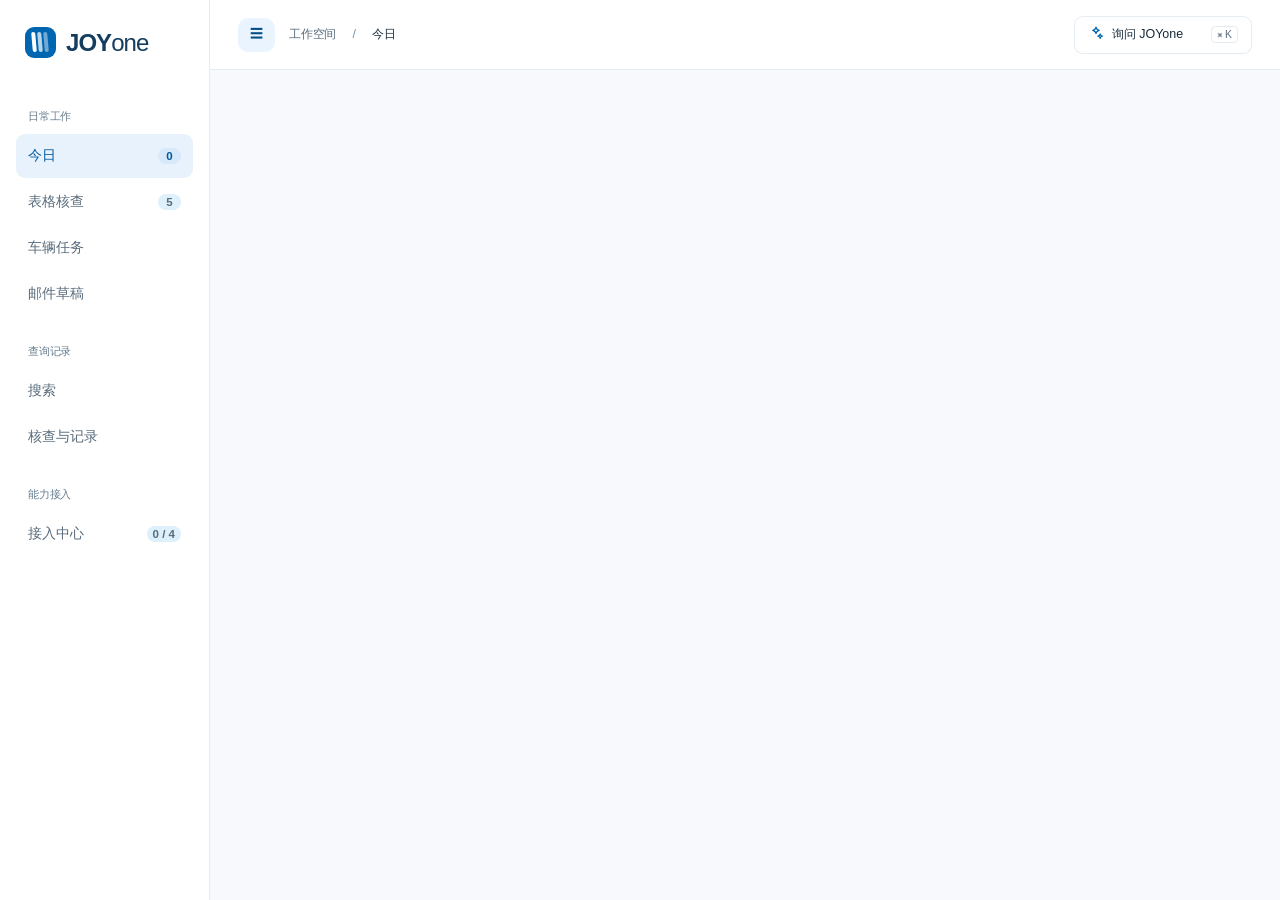
==== commit 619ebd4c: "更新 JOYone：统一询问入口、四种接入演示及项目说明" ====
--- a/index.html
+++ b/index.html
@@ -1,2022 +1,2 @@
-<!DOCTYPE html>
-<html lang="zh-CN">
-<head>
-  <meta charset="UTF-8">
-  <meta name="viewport" content="width=device-width, initial-scale=1.0">
-  <meta name="color-scheme" content="light dark">
-  <title>JOYone · Used Vehicle Operations</title>
-  <style>
-    :root {
-      color-scheme: light;
-      --bg: #f5f5f7;
-      --surface: rgba(255,255,255,.86);
-      --surface-solid: #ffffff;
-      --surface-soft: #f2f2f4;
-      --text: #1d1d1f;
-      --muted: #6e6e73;
-      --faint: #8e8e93;
-      --line: rgba(60,60,67,.13);
-      --blue: #0071e3;
-      --blue-soft: #e8f3ff;
-      --green: #248a3d;
-      --green-soft: #eaf8ee;
-      --orange: #ad5b00;
-      --orange-soft: #fff3e5;
-      --red: #c9342f;
-      --red-soft: #fff0ef;
-      --purple: #7657d6;
-      --purple-soft: #f2edff;
-      --shadow: 0 28px 90px rgba(0,0,0,.10);
-      --shadow-small: 0 10px 34px rgba(0,0,0,.07);
-      --radius-xl: 28px;
-      --radius-lg: 22px;
-      --radius-md: 16px;
-      --radius-sm: 12px;
-    }
-
-    :root[data-theme="dark"] {
-      color-scheme: dark;
-      --bg: #0c0c0e;
-      --surface: rgba(29,29,31,.88);
-      --surface-solid: #1c1c1e;
-      --surface-soft: #252527;
-      --text: #f5f5f7;
-      --muted: #a1a1a6;
-      --faint: #77777d;
-      --line: rgba(235,235,245,.13);
-      --blue: #2997ff;
-      --blue-soft: #102b45;
-      --green: #4cd964;
-      --green-soft: #12341c;
-      --orange: #ff9f0a;
-      --orange-soft: #3a2911;
-      --red: #ff6961;
-      --red-soft: #421b1b;
-      --purple: #a990ff;
-      --purple-soft: #2d2448;
-      --shadow: 0 28px 90px rgba(0,0,0,.42);
-      --shadow-small: 0 10px 34px rgba(0,0,0,.28);
-    }
-
-    @media (prefers-color-scheme: dark) {
-      :root:not([data-theme="light"]) {
-        color-scheme: dark;
-        --bg: #0c0c0e;
-        --surface: rgba(29,29,31,.88);
-        --surface-solid: #1c1c1e;
-        --surface-soft: #252527;
-        --text: #f5f5f7;
-        --muted: #a1a1a6;
-        --faint: #77777d;
-        --line: rgba(235,235,245,.13);
-        --blue: #2997ff;
-        --blue-soft: #102b45;
-        --green: #4cd964;
-        --green-soft: #12341c;
-        --orange: #ff9f0a;
-        --orange-soft: #3a2911;
-        --red: #ff6961;
-        --red-soft: #421b1b;
-        --purple: #a990ff;
-        --purple-soft: #2d2448;
-        --shadow: 0 28px 90px rgba(0,0,0,.42);
-        --shadow-small: 0 10px 34px rgba(0,0,0,.28);
-      }
-    }
-
-    * { box-sizing: border-box; }
-    html { min-height: 100%; background: var(--bg); }
-    body {
-      margin: 0;
-      min-height: 100vh;
-      color: var(--text);
-      background:
-        radial-gradient(circle at 82% -5%, color-mix(in srgb, var(--blue) 18%, transparent), transparent 27rem),
-        var(--bg);
-      font-family: -apple-system, BlinkMacSystemFont, "SF Pro Display", "PingFang SC", "Microsoft YaHei", sans-serif;
-      -webkit-font-smoothing: antialiased;
-    }
-    button, input, select, textarea { font: inherit; }
-    button { cursor: pointer; }
-    button:focus-visible, input:focus-visible, select:focus-visible, textarea:focus-visible, summary:focus-visible {
-      outline: 3px solid color-mix(in srgb, var(--blue) 32%, transparent);
-      outline-offset: 2px;
-    }
-    [hidden] { display: none !important; }
-
-    .app-shell {
-      display: grid;
-      grid-template-columns: 216px minmax(0, 1fr);
-      width: min(1500px, calc(100% - 36px));
-      min-height: calc(100vh - 36px);
-      margin: 18px auto;
-      overflow: hidden;
-      border: 1px solid var(--line);
-      border-radius: var(--radius-xl);
-      background: var(--surface);
-      box-shadow: var(--shadow);
-      backdrop-filter: blur(30px) saturate(140%);
-    }
-
-    .sidebar {
-      display: flex;
-      flex-direction: column;
-      padding: 28px 18px 20px;
-      border-right: 1px solid var(--line);
-      background: color-mix(in srgb, var(--surface-solid) 63%, transparent);
-    }
-    .brand { appearance:none; display:flex; align-items:center; gap:11px; width:100%; padding:0 9px 30px; border:0; border-radius:14px; color:inherit; background:transparent; text-align:left; }
-    .brand:hover { opacity:.78; }
-    .brand-mark {
-      display: grid;
-      place-items: center;
-      width: 32px;
-      height: 32px;
-      border-radius: 11px;
-      color: #fff;
-      background: linear-gradient(145deg, #57adff, var(--blue));
-      box-shadow: 0 9px 22px color-mix(in srgb, var(--blue) 28%, transparent);
-      font-weight: 600;
-    }
-    .brand-mark svg { width: 22px; height: 22px; fill: none; stroke: currentColor; stroke-width: 2.5; stroke-linecap: round; stroke-linejoin: round; }
-    .brand-name { font-size: 16px; letter-spacing: -.035em; }
-    .brand-name strong { font-weight: 680; }
-    .brand-name span { font-weight: 420; }
-    .brand-subtitle { margin-top: 2px; color: var(--faint); font-size: 9px; letter-spacing: .02em; }
-    .nav-label { padding: 18px 11px 7px; color: var(--faint); font-size: 9px; letter-spacing: .08em; text-transform: uppercase; }
-    .nav-list { display: grid; gap: 5px; }
-    .nav-button {
-      appearance: none;
-      display: flex;
-      align-items: center;
-      gap: 10px;
-      width: 100%;
-      padding: 10px 11px;
-      border: 0;
-      border-radius: 13px;
-      color: var(--muted);
-      background: transparent;
-      text-align: left;
-      font-size: 13px;
-    }
-    .nav-button:hover { color: var(--text); background: color-mix(in srgb, var(--text) 5%, transparent); }
-    .nav-button.active { color: var(--text); background: color-mix(in srgb, var(--surface-solid) 82%, transparent); box-shadow: 0 1px 0 var(--line); }
-    .nav-icon { display: grid; place-items: center; width: 20px; color: var(--faint); text-align: center; }
-    .nav-icon svg { width: 16px; height: 16px; fill: none; stroke: currentColor; stroke-width: 1.7; stroke-linecap: round; stroke-linejoin: round; }
-    .nav-button.active .nav-icon { color: var(--blue); }
-    .workbench-toggle { position: relative; }
-    .workbench-chevron { margin-left: auto; color: var(--faint); font-size: 11px; transition: transform .18s ease; }
-    .workbench-toggle[aria-expanded="true"] .workbench-chevron { transform: rotate(180deg); }
-    .workbench-subnav { display: grid; gap: 3px; margin: 1px 0 5px 28px; }
-    .workbench-subnav .nav-button { min-height: 34px; padding: 8px 10px; border-radius: 11px; font-size: 11px; }
-    .workbench-subnav .nav-icon { width: 16px; }
-    .sidebar-footer { margin-top: auto; padding: 16px 10px 0; border-top: 1px solid var(--line); color: var(--faint); font-size: 10px; line-height: 1.5; }
-
-    .main-shell { min-width: 0; }
-    .mobile-bar { display: none; }
-    .page { min-height: 100%; padding: 42px 46px 56px; }
-    .page-header { display: flex; align-items: flex-start; justify-content: space-between; gap: 22px; margin-bottom: 30px; }
-    .eyebrow { margin-bottom: 7px; color: var(--muted); font-size: 13px; }
-    h1 { margin: 0; font-size: clamp(32px, 4vw, 48px); line-height: 1.04; letter-spacing: -.045em; font-weight: 600; }
-    h2 { margin: 0; font-size: 22px; line-height: 1.2; letter-spacing: -.025em; font-weight: 600; }
-    h3 { margin: 0; font-size: 16px; line-height: 1.25; letter-spacing: -.015em; font-weight: 600; }
-    p { color: var(--muted); }
-
-    .button-row { display: flex; flex-wrap: wrap; gap: 9px; }
-    .btn {
-      appearance: none;
-      display: inline-flex;
-      align-items: center;
-      justify-content: center;
-      gap: 7px;
-      min-height: 40px;
-      padding: 9px 15px;
-      border: 1px solid var(--line);
-      border-radius: 999px;
-      color: var(--text);
-      background: var(--surface-solid);
-      font-size: 12px;
-      white-space: nowrap;
-    }
-    .btn:hover { transform: translateY(-1px); box-shadow: var(--shadow-small); }
-    .btn.primary { color: var(--bg); background: var(--text); border-color: transparent; }
-    .btn.blue { color: #fff; background: var(--blue); border-color: transparent; }
-    .btn.danger { color: var(--red); background: var(--red-soft); border-color: transparent; }
-    .btn.ghost { background: transparent; }
-    .btn.small { min-height: 32px; padding: 6px 11px; font-size: 11px; }
-    .icon-btn {
-      appearance: none;
-      display: grid;
-      place-items: center;
-      width: 34px;
-      height: 34px;
-      padding: 0;
-      border: 0;
-      border-radius: 50%;
-      color: var(--muted);
-      background: transparent;
-    }
-    .icon-btn:hover { color: var(--text); background: color-mix(in srgb, var(--text) 7%, transparent); }
-
-    .metrics { display: grid; grid-template-columns: repeat(2, minmax(0, 1fr)); gap: 14px; margin-bottom: 28px; }
-    .metric-card, .panel {
-      border: 1px solid var(--line);
-      background: color-mix(in srgb, var(--surface-solid) 84%, transparent);
-      box-shadow: 0 8px 30px color-mix(in srgb, var(--text) 4%, transparent);
-    }
-    .metric-card { min-height: 126px; padding: 21px; border-radius: var(--radius-lg); }
-    button.metric-card { appearance: none; width: 100%; color: var(--text); text-align: left; cursor: pointer; }
-    button.metric-card:hover { transform: translateY(-2px); box-shadow: var(--shadow-small); }
-    .metric-card.primary { color: #fff; background: linear-gradient(145deg, #1d8df4, var(--blue)); border-color: transparent; }
-    .metric-label { color: var(--muted); font-size: 12px; }
-    .metric-card.primary .metric-label { color: rgba(255,255,255,.76); }
-    .metric-value { margin-top: 9px; font-size: 34px; line-height: 1; letter-spacing: -.035em; font-weight: 600; }
-    .metric-note { margin-top: 7px; color: var(--faint); font-size: 10px; }
-    .metric-card.primary .metric-note { color: rgba(255,255,255,.72); }
-    .summary-task-ticker, .summary-task-empty { display:flex; align-items:center; gap:6px; width:min(100%,360px); height:22px; margin-top:5px; overflow:hidden; color:var(--muted); font-size:10px; }
-    .summary-task-ticker { appearance:none; padding:0; border:0; background:transparent; text-align:left; transition:opacity .14s ease,transform .14s ease; }
-    .summary-task-ticker:hover { color:var(--text); }
-    .metric-card.primary .summary-task-ticker, .metric-card.primary .summary-task-empty { color:rgba(255,255,255,.82); }
-    .metric-card.primary .summary-task-ticker:hover { color:#fff; }
-    .metric-card.primary .summary-task-ticker:focus-visible { outline-color:rgba(255,255,255,.48); }
-    .summary-task-ticker.is-leaving { opacity:0; transform:translateY(-7px); }
-    .summary-task-ticker.is-entering { animation:summary-task-in .28s cubic-bezier(.2,.75,.25,1) both; }
-    .summary-task-name { min-width:0; overflow:hidden; text-overflow:ellipsis; white-space:nowrap; }
-    .summary-task-arrow { flex:0 0 auto; opacity:.72; font-size:13px; }
-    @keyframes summary-task-in { from { opacity:0; transform:translateY(7px); } to { opacity:1; transform:translateY(0); } }
-    @media (prefers-reduced-motion: reduce) {
-      .summary-task-ticker { transition:none; }
-      .summary-task-ticker.is-entering { animation:none; }
-    }
-
-    .dashboard-grid { display: grid; grid-template-columns: 1fr; gap: 18px; }
-    .panel { overflow: hidden; border-radius: var(--radius-lg); }
-    .panel-head { display: flex; align-items: center; justify-content: space-between; gap: 14px; padding: 19px 21px 14px; }
-    .panel-body { padding: 0 21px 21px; }
-    .panel-empty { padding: 38px 20px; color: var(--muted); text-align: center; font-size: 12px; }
-
-    .mini-list { display: grid; gap: 8px; }
-    .mini-item { display: grid; grid-template-columns: 10px minmax(0,1fr) auto; align-items: center; gap: 11px; padding: 12px 0; border-top: 1px solid var(--line); }
-    .mini-item:first-child { border-top: 0; }
-    .mini-dot { width: 7px; height: 7px; border-radius: 50%; background: var(--blue); }
-    .mini-dot.red { background: var(--red); }
-    .mini-dot.orange { background: var(--orange); }
-    .mini-title { overflow: hidden; font-size: 12px; font-weight: 600; text-overflow: ellipsis; white-space: nowrap; }
-    .mini-sub { margin-top: 3px; overflow: hidden; color: var(--muted); font-size: 10px; text-overflow: ellipsis; white-space: nowrap; }
-    .mini-time { color: var(--muted); font-size: 10px; white-space: nowrap; }
-
-    .toolbar { display: flex; align-items: center; gap: 10px; margin-bottom: 14px; }
-    .search-box { display: flex; align-items: center; gap: 9px; flex: 1; min-height: 44px; padding: 0 14px; border: 1px solid var(--line); border-radius: 15px; background: color-mix(in srgb, var(--surface-solid) 82%, transparent); }
-    .search-box span { color: var(--faint); }
-    .search-box input { width: 100%; border: 0; outline: 0; color: var(--text); background: transparent; font-size: 12px; }
-    .search-box input::placeholder { color: var(--faint); }
-    .segmented { display: flex; gap: 4px; padding: 3px; border-radius: 999px; background: color-mix(in srgb, var(--text) 6%, transparent); }
-    .segment { appearance: none; padding: 7px 12px; border: 0; border-radius: 999px; color: var(--muted); background: transparent; font-size: 11px; }
-    .segment.active { color: var(--text); background: var(--surface-solid); box-shadow: 0 2px 8px color-mix(in srgb, var(--text) 8%, transparent); }
-
-    .task-list { overflow: hidden; border: 1px solid var(--line); border-radius: var(--radius-lg); background: color-mix(in srgb, var(--surface-solid) 84%, transparent); }
-    .task-row { border-top: 1px solid var(--line); }
-    .task-row:first-child { border-top: 0; }
-    .task-main-row { display: grid; grid-template-columns: 34px minmax(180px,1.35fr) minmax(130px,.8fr) minmax(115px,.72fr) 92px 72px 68px; align-items: center; gap: 12px; min-height: 76px; padding: 0 18px; }
-    .check-button { appearance: none; width: 21px; height: 21px; border: 1.5px solid var(--faint); border-radius: 50%; color: #fff; background: transparent; }
-    .check-button.done { display: grid; place-items: center; border-color: var(--green); background: var(--green); }
-    .check-button .ui-icon { width: 14px; height: 14px; stroke-width: 2.2; }
-    .task-title { overflow: hidden; font-size: 13px; font-weight: 600; text-overflow: ellipsis; white-space: nowrap; }
-    .task-sub { margin-top: 4px; overflow: hidden; color: var(--muted); font-size: 10px; text-overflow: ellipsis; white-space: nowrap; }
-    .meta-block { min-width: 0; color: var(--muted); font-size: 10px; }
-    .meta-block strong { display: block; overflow: hidden; margin-bottom: 3px; color: var(--text); font-weight: 500; text-overflow: ellipsis; white-space: nowrap; }
-    .deadline { color: var(--muted); font-size: 10px; }
-    .deadline strong { display: block; margin-bottom: 3px; color: var(--text); font-weight: 500; }
-    .deadline.overdue strong { color: var(--red); }
-    .status-badge { display: inline-flex; align-items: center; gap: 5px; color: var(--muted); font-size: 10px; white-space: nowrap; }
-    .status-dot { width: 6px; height: 6px; border-radius: 50%; background: currentColor; }
-    .status-badge.overdue { color: var(--red); }
-    .status-badge.completed { color: var(--green); }
-    .row-actions { display: flex; justify-content: flex-end; gap: 2px; }
-    .task-details { padding: 0 18px 16px 64px; }
-    .task-details summary { color: var(--blue); font-size: 10px; cursor: pointer; }
-    .checklist { display: grid; gap: 7px; margin-top: 11px; }
-    .checklist-item { display: flex; align-items: flex-start; gap: 8px; color: var(--muted); font-size: 11px; }
-    .checklist-item button { appearance: none; flex: 0 0 auto; width: 17px; height: 17px; border: 1px solid var(--faint); border-radius: 5px; color: #fff; background: transparent; }
-    .checklist-item button.done { border-color: var(--blue); background: var(--blue); }
-    .checklist-item button .ui-icon { width: 11px; height: 11px; stroke-width: 2.4; }
-    .checklist-item.done span { text-decoration: line-through; opacity: .68; }
-
-    .case-layout { display: grid; grid-template-columns: minmax(270px,.72fr) minmax(0,1.28fr); gap: 16px; align-items: start; }
-    .case-list { display: grid; gap: 9px; }
-    .case-card { appearance: none; width: 100%; padding: 16px; border: 1px solid var(--line); border-radius: 17px; color: var(--text); background: color-mix(in srgb, var(--surface-solid) 82%, transparent); text-align: left; }
-    .case-card:hover, .case-card.active { border-color: color-mix(in srgb, var(--blue) 48%, var(--line)); }
-    .case-card.active { box-shadow: 0 0 0 3px color-mix(in srgb, var(--blue) 12%, transparent); }
-    .case-card-head { display: flex; justify-content: space-between; gap: 10px; }
-    .case-card-title { font-size: 13px; font-weight: 600; }
-    .progress-bar { height: 6px; margin: 13px 0 8px; overflow: hidden; border-radius: 999px; background: color-mix(in srgb, var(--text) 8%, transparent); }
-    .progress-fill { height: 100%; border-radius: 999px; background: var(--blue); }
-    .case-card-meta { display: flex; justify-content: space-between; gap: 9px; color: var(--muted); font-size: 10px; }
-    .case-detail { min-height: 420px; padding: 21px; border: 1px solid var(--line); border-radius: var(--radius-lg); background: color-mix(in srgb, var(--surface-solid) 84%, transparent); }
-    .case-detail-head { display: flex; align-items: flex-start; justify-content: space-between; gap: 16px; margin-bottom: 18px; }
-    .case-detail-meta { margin-top: 5px; color: var(--muted); font-size: 10px; }
-    .stage-list { display: grid; gap: 8px; }
-    .stage { display: grid; grid-template-columns: 32px minmax(0,1fr) auto 34px; align-items: center; gap: 11px; padding: 12px; border: 1px solid var(--line); border-radius: 15px; background: color-mix(in srgb, var(--surface-solid) 65%, transparent); }
-    .stage-index { display: grid; place-items: center; width: 28px; height: 28px; border-radius: 9px; color: var(--muted); background: var(--surface-soft); font-size: 10px; }
-    .stage.completed .stage-index { color: #fff; background: var(--green); }
-    .stage.in_progress .stage-index { color: #fff; background: var(--blue); }
-    .stage-name { font-size: 12px; font-weight: 600; }
-    .stage-note { margin-top: 3px; color: var(--muted); font-size: 10px; }
-    .stage-status { color: var(--muted); font-size: 10px; white-space: nowrap; }
-    .stage-status.completed { color: var(--green); }
-    .stage-status.in_progress { color: var(--blue); }
-    .stage-checks { grid-column: 2/-1; display: flex; flex-wrap: wrap; gap: 7px; padding-top: 10px; border-top: 1px solid var(--line); }
-    .stage-check { appearance: none; display: inline-flex; align-items: center; gap: 6px; min-height: 28px; padding: 5px 9px; border: 1px solid var(--line); border-radius: 999px; color: var(--muted); background: transparent; font-size: 9px; }
-    .stage-check::before { content: ""; width: 11px; height: 11px; border: 1px solid var(--faint); border-radius: 4px; }
-    .stage-check.done { color: var(--green); background: var(--green-soft); border-color: transparent; }
-    .stage-check.done::before { content:""; background:var(--green) url("data:image/svg+xml,%3Csvg xmlns='http://www.w3.org/2000/svg' viewBox='0 0 12 12'%3E%3Cpath d='m2.5 6 2.2 2.2 4.8-5' fill='none' stroke='%23fff' stroke-width='1.7' stroke-linecap='round' stroke-linejoin='round'/%3E%3C/svg%3E") center/9px no-repeat; border-color:var(--green); }
-
-    .sales-flow { display: grid; gap: 18px; }
-    .upload-grid { display: grid; grid-template-columns: 1fr 1fr; gap: 12px; }
-    .file-card { position: relative; display: flex; align-items: center; gap: 13px; min-height: 84px; padding: 15px; border: 1px dashed color-mix(in srgb, var(--blue) 40%, var(--line)); border-radius: 18px; background: color-mix(in srgb, var(--surface-solid) 78%, transparent); }
-    .file-card.loaded { border-style: solid; }
-    .file-icon { display: grid; place-items: center; flex: 0 0 auto; width: 40px; height: 40px; border-radius: 13px; color: var(--blue); background: var(--blue-soft); font-size: 10px; font-weight: 600; }
-    .file-info { min-width: 0; flex: 1; }
-    .file-name { overflow: hidden; font-size: 12px; font-weight: 600; text-overflow: ellipsis; white-space: nowrap; }
-    .file-meta { margin-top: 4px; color: var(--muted); font-size: 10px; }
-    .file-input { position: absolute; inset: 0; width: 100%; height: 100%; opacity: 0; cursor: pointer; }
-    .sales-step { padding: 20px; border: 1px solid var(--line); border-radius: var(--radius-lg); background: color-mix(in srgb, var(--surface-solid) 84%, transparent); }
-    .sales-step-head { display: flex; align-items: center; justify-content: space-between; gap: 12px; margin-bottom: 15px; }
-    .mapping-grid { display: grid; grid-template-columns: repeat(2,minmax(0,1fr)); gap: 15px; }
-    .mapping-column { display: grid; gap: 10px; padding: 14px; border-radius: 15px; background: color-mix(in srgb, var(--text) 4%, transparent); }
-    .mapping-title { color: var(--muted); font-size: 10px; font-weight: 600; }
-    .form-grid { display: grid; grid-template-columns: 1fr 1fr; gap: 13px; }
-    .field { display: grid; gap: 6px; }
-    .field.full { grid-column: 1/-1; }
-    .field label { color: var(--muted); font-size: 10px; }
-    .input, .select, .textarea {
-      width: 100%;
-      min-height: 42px;
-      padding: 10px 12px;
-      border: 1px solid var(--line);
-      border-radius: 12px;
-      outline: 0;
-      color: var(--text);
-      background: color-mix(in srgb, var(--text) 4%, transparent);
-      font-size: 12px;
-    }
-    .textarea { min-height: 82px; resize: vertical; }
-    .input:focus, .select:focus, .textarea:focus { border-color: var(--blue); box-shadow: 0 0 0 3px color-mix(in srgb, var(--blue) 14%, transparent); }
-    .inline-fields { display: grid; grid-template-columns: 1fr 1fr; gap: 10px; }
-    .progress-line { height: 4px; overflow: hidden; border-radius: 999px; background: color-mix(in srgb, var(--text) 8%, transparent); }
-    .progress-line span { display: block; width: 45%; height: 100%; border-radius: 999px; background: var(--blue); animation: loading 1.2s ease-in-out infinite alternate; }
-    @keyframes loading { from { transform: translateX(-55%); } to { transform: translateX(175%); } }
-
-    .result-metrics { display: grid; grid-template-columns: repeat(4,1fr); gap: 10px; }
-    .result-metric { padding: 16px; border: 1px solid var(--line); border-radius: 17px; background: color-mix(in srgb, var(--surface-solid) 78%, transparent); }
-    .result-metric span { color: var(--muted); font-size: 10px; }
-    .result-metric strong { display: block; margin-top: 7px; font-size: 25px; line-height: 1; font-weight: 600; }
-    .result-metric.problem strong { color: var(--red); }
-    .issue-list { overflow: hidden; border: 1px solid var(--line); border-radius: 18px; background: color-mix(in srgb, var(--surface-solid) 80%, transparent); }
-    .issue { border-top: 1px solid var(--line); }
-    .issue:first-child { border-top: 0; }
-    .issue summary { display: grid; grid-template-columns: 24px minmax(160px,1.1fr) minmax(120px,.82fr) minmax(100px,.75fr) 18px; align-items: center; gap: 10px; min-height: 64px; padding: 0 16px; list-style: none; cursor: pointer; }
-    .issue summary::-webkit-details-marker { display: none; }
-    .issue-mark { width: 8px; height: 8px; border-radius: 50%; background: var(--red); box-shadow: 0 0 0 5px color-mix(in srgb, var(--red) 10%, transparent); }
-    .issue-title { font-size: 12px; font-weight: 600; }
-    .issue-sub { margin-top: 3px; overflow: hidden; color: var(--muted); font-size: 10px; text-overflow: ellipsis; white-space: nowrap; }
-    .issue-meta { color: var(--muted); font-size: 10px; }
-    .issue-meta strong { display: block; margin-bottom: 3px; color: var(--text); font-weight: 500; }
-    .issue-arrow { color: var(--faint); transition: transform .16s ease; }
-    .issue[open] .issue-arrow { transform: rotate(90deg); }
-    .issue-detail { display: grid; grid-template-columns: 1fr 1fr; gap: 10px; padding: 0 50px 16px; }
-    .issue-box { padding: 11px 12px; border-radius: 13px; background: color-mix(in srgb, var(--text) 5%, transparent); }
-    .issue-box span { display: block; margin-bottom: 5px; color: var(--muted); font-size: 9px; }
-    .issue-box code { font-family: ui-monospace, SFMono-Regular, Menlo, monospace; font-size: 10px; white-space: normal; word-break: break-word; }
-    .issue-advice { grid-column: 1/-1; color: var(--muted); font-size: 10px; line-height: 1.5; }
-
-    .template-grid { display: grid; grid-template-columns: repeat(2,minmax(0,1fr)); gap: 13px; }
-    .template-card { padding: 19px; border: 1px solid var(--line); border-radius: 20px; background: color-mix(in srgb, var(--surface-solid) 84%, transparent); }
-    .template-card-head { display: flex; align-items: flex-start; justify-content: space-between; gap: 14px; }
-    .template-card-meta { display: grid; grid-template-columns: repeat(2,minmax(0,1fr)); gap: 10px; margin: 17px 0; }
-    .template-meta { padding: 10px; border-radius: 12px; background: color-mix(in srgb, var(--text) 4%, transparent); }
-    .template-meta span { display: block; color: var(--faint); font-size: 9px; }
-    .template-meta strong { display: block; margin-top: 4px; overflow: hidden; font-size: 11px; font-weight: 500; text-overflow: ellipsis; white-space: nowrap; }
-    .report-empty { padding: 42px 24px; border: 1px dashed var(--line); border-radius: var(--radius-lg); color: var(--muted); text-align: center; }
-    .report-empty h3 { color: var(--text); }
-    .report-empty p { margin: 8px auto 18px; max-width: 460px; font-size: 11px; line-height: 1.6; }
-    .wizard-section { margin-top: 14px; padding: 16px; border: 1px solid var(--line); border-radius: 17px; background: color-mix(in srgb, var(--text) 3%, transparent); }
-    .wizard-section:first-child { margin-top: 0; }
-    .wizard-title { display: flex; align-items: center; gap: 9px; margin-bottom: 13px; }
-    .wizard-step { display: grid; place-items: center; width: 23px; height: 23px; border-radius: 8px; color: #fff; background: var(--blue); font-size: 9px; }
-    .rule-table { overflow-x: auto; margin-top: 12px; border: 1px solid var(--line); border-radius: 15px; }
-    .rule-row { display: grid; grid-template-columns: 42px minmax(130px,1fr) 120px 120px 90px; align-items: center; gap: 10px; min-width: 610px; min-height: 52px; padding: 8px 12px; border-top: 1px solid var(--line); font-size: 10px; }
-    .rule-row:first-child { border-top: 0; }
-    .rule-row.header { min-height: 38px; color: var(--faint); background: color-mix(in srgb, var(--text) 3%, transparent); font-size: 9px; }
-    .rule-warning { color: var(--orange); font-size: 9px; }
-    dialog.template-dialog { width: min(920px,calc(100% - 24px)); }
-    dialog.check-dialog { width: min(700px,calc(100% - 24px)); }
-    .dialog-scroll { max-height: min(72vh,760px); overflow-y: auto; }
-
-    .settings-grid { display: grid; grid-template-columns: repeat(2,minmax(0,1fr)); gap: 14px; }
-    .setting-card { padding: 20px; border: 1px solid var(--line); border-radius: var(--radius-lg); background: color-mix(in srgb, var(--surface-solid) 84%, transparent); }
-    .setting-card p { margin: 6px 0 16px; font-size: 11px; line-height: 1.5; }
-    .setting-row { display: flex; align-items: center; justify-content: space-between; gap: 14px; padding: 12px 0; border-top: 1px solid var(--line); }
-    .setting-row:first-of-type { border-top: 0; }
-    .setting-row label { font-size: 12px; }
-    .switch { appearance: none; position: relative; width: 42px; height: 25px; border: 0; border-radius: 999px; background: color-mix(in srgb, var(--text) 14%, transparent); }
-    .switch::after { content: ""; position: absolute; top: 3px; left: 3px; width: 19px; height: 19px; border-radius: 50%; background: #fff; box-shadow: 0 2px 6px rgba(0,0,0,.18); transition: transform .18s ease; }
-    .switch[aria-checked="true"] { background: var(--green); }
-    .switch[aria-checked="true"]::after { transform: translateX(17px); }
-
-    dialog { width: min(600px,calc(100% - 28px)); max-height: calc(100vh - 28px); overflow: auto; padding: 0; border: 1px solid var(--line); border-radius: 26px; color: var(--text); background: var(--surface-solid); box-shadow: var(--shadow); }
-    dialog::backdrop { background: rgba(0,0,0,.28); backdrop-filter: blur(7px); }
-    dialog.workbench-sheet { position: fixed; inset: auto 0 0; width: min(540px,100%); max-height: min(70vh,620px); margin: 0 auto; overflow: hidden; border-bottom: 0; border-radius: 28px 28px 0 0; animation: workbench-sheet-in .24s cubic-bezier(.2,.75,.25,1); }
-    .workbench-sheet-handle { width: 36px; height: 4px; margin: 10px auto 0; border-radius: 999px; background: color-mix(in srgb,var(--text) 18%,transparent); }
-    .workbench-sheet-head { display: flex; align-items: center; justify-content: space-between; gap: 14px; padding: 13px 20px 10px; }
-    .workbench-sheet-body { display: grid; gap: 8px; max-height: min(50vh,430px); overflow-y: auto; padding: 4px 16px calc(20px + env(safe-area-inset-bottom)); }
-    .workbench-sheet-item { appearance: none; display: grid; grid-template-columns: 38px minmax(0,1fr) auto; align-items: center; gap: 11px; width: 100%; padding: 12px; border: 1px solid var(--line); border-radius: 15px; color: var(--text); background: color-mix(in srgb,var(--surface-solid) 88%,transparent); text-align: left; }
-    .workbench-sheet-item:hover { background: var(--surface-soft); }
-    .workbench-sheet-item.active { border-color: color-mix(in srgb,var(--blue) 30%,var(--line)); background: var(--blue-soft); }
-    .workbench-sheet-icon { display: grid; width: 38px; height: 38px; place-items: center; border-radius: 12px; color: var(--blue); background: color-mix(in srgb,var(--blue) 10%,var(--surface-solid)); font-size: 15px; }
-    .workbench-sheet-icon svg { width: 19px; height: 19px; fill: none; stroke: currentColor; stroke-width: 1.7; stroke-linecap: round; stroke-linejoin: round; }
-    .workbench-sheet-copy strong { display: block; font-size: 13px; }
-    .workbench-sheet-copy span { display: block; margin-top: 2px; color: var(--muted); font-size: 9px; }
-    .workbench-sheet-arrow { color: var(--faint); }
-    @keyframes workbench-sheet-in { from { opacity: 0; transform: translateY(20px); } }
-    .dialog-head { display: flex; align-items: center; justify-content: space-between; gap: 16px; padding: 24px 26px 14px; }
-    .dialog-body { padding: 8px 26px 26px; }
-    .dialog-actions { display: flex; justify-content: flex-end; gap: 9px; margin-top: 18px; }
-    .dialog-note { margin: 0 0 15px; color: var(--muted); font-size: 11px; line-height: 1.55; }
-    .copy-fallback { min-height: 160px; }
-
-    .toast-region { position: fixed; z-index: 1000; right: 22px; bottom: 22px; display: grid; gap: 8px; pointer-events: none; }
-    .toast { min-width: 220px; max-width: 360px; padding: 12px 14px; border: 1px solid var(--line); border-radius: 14px; color: var(--text); background: var(--surface-solid); box-shadow: var(--shadow-small); font-size: 11px; animation: toast-in .2s ease-out; }
-    .toast.error { color: var(--red); }
-    @keyframes toast-in { from { opacity: 0; transform: translateY(8px); } }
-
-    .bottom-nav { display: none; }
-
-    @media (max-width: 1050px) {
-      .app-shell { grid-template-columns: 76px minmax(0,1fr); }
-      .sidebar { padding: 25px 10px 18px; }
-      .brand { justify-content: center; padding-inline: 0; }
-      .brand-text, .nav-label, .nav-button span:last-child, .sidebar-footer { display: none; }
-      .nav-button { justify-content: center; }
-      .nav-icon { width: auto; }
-      .workbench-toggle .workbench-label, .workbench-toggle .workbench-chevron { display: none; }
-      .workbench-subnav { margin-left: 0; }
-      .workbench-subnav .nav-button { justify-content: center; padding-inline: 8px; }
-      .page { padding: 36px 30px 48px; }
-      .metrics { grid-template-columns: repeat(2,minmax(0,1fr)); }
-      .task-main-row { grid-template-columns: 34px minmax(170px,1.3fr) minmax(120px,.8fr) 100px 80px 68px; }
-      .task-main-row .dealer-col { display: none; }
-    }
-
-    @media (max-width: 780px) {
-      body { padding-bottom: 74px; }
-      .app-shell { display: block; width: min(100% - 18px, 900px); min-height: calc(100vh - 84px); margin: 9px auto; border-radius: 22px; }
-      .sidebar { display: none; }
-      .mobile-bar { display: flex; align-items: center; justify-content: space-between; gap: 12px; min-height: 62px; padding: 0 17px; border-bottom: 1px solid var(--line); }
-      .mobile-brand { appearance:none; display:flex; align-items:center; gap:9px; padding:4px; border:0; border-radius:12px; color:inherit; background:transparent; font-weight:600; }
-      .mobile-brand:hover { background:color-mix(in srgb,var(--text) 5%,transparent); }
-      .mobile-brand .brand-mark { width: 29px; height: 29px; border-radius: 10px; }
-      .page { padding: 28px 17px 34px; }
-      .page-header { align-items: flex-end; margin-bottom: 24px; }
-      .page-header .button-row { justify-content: flex-end; }
-      .dashboard-grid, .case-layout { grid-template-columns: 1fr; }
-      .upload-grid, .mapping-grid { grid-template-columns: 1fr; }
-      .template-grid { grid-template-columns: 1fr; }
-      .task-main-row { grid-template-columns: 30px minmax(0,1fr) 92px 68px; padding: 0 13px; }
-      .task-main-row .vehicle-col, .task-main-row .dealer-col { display: none; }
-      .task-main-row .status-col { display: none; }
-      .task-details { padding-left: 55px; }
-      .result-metrics { grid-template-columns: repeat(2,1fr); }
-      .issue summary { grid-template-columns: 22px minmax(150px,1fr) minmax(90px,.7fr) 16px; padding: 0 12px; }
-      .issue summary .issue-cell { display: none; }
-      .bottom-nav { position: fixed; z-index: 900; left: 50%; bottom: 10px; display: grid; grid-template-columns: repeat(4,1fr); width: min(460px,calc(100% - 18px)); padding: 5px; border: 1px solid var(--line); border-radius: 18px; background: color-mix(in srgb, var(--surface-solid) 90%, transparent); box-shadow: var(--shadow-small); backdrop-filter: blur(24px); transform: translateX(-50%); }
-      .bottom-nav .nav-button { display: grid; justify-items: center; gap: 2px; padding: 7px 3px; border-radius: 13px; text-align: center; font-size: 9px; }
-      .bottom-nav .nav-icon { font-size: 12px; }
-      .bottom-nav .nav-button span:last-child { display: block; }
-    }
-
-    @media (max-width: 520px) {
-      h1 { font-size: 31px; }
-      .page-header { align-items: flex-start; flex-direction: column; }
-      .page-header .button-row { width: 100%; justify-content: flex-start; }
-      .metrics { gap: 9px; }
-      .metric-card { min-height: 110px; padding: 17px; border-radius: 19px; }
-      .metric-value { font-size: 29px; }
-      .toolbar { align-items: stretch; flex-direction: column; }
-      .segmented { align-self: flex-start; }
-      .form-grid, .inline-fields, .settings-grid { grid-template-columns: 1fr; }
-      .field.full { grid-column: 1; }
-      .task-main-row { grid-template-columns: 28px minmax(0,1fr) 78px 68px; gap: 8px; }
-      .case-detail { padding: 16px; }
-      .stage { grid-template-columns: 29px minmax(0,1fr) 32px; }
-      .stage-status { display: none; }
-      .issue summary { grid-template-columns: 20px minmax(0,1fr) 14px; }
-      .issue summary .issue-meta { display: none; }
-      .issue-detail { grid-template-columns: 1fr; padding: 0 36px 14px; }
-      .issue-advice { grid-column: 1; }
-      .sources, .result-metrics { grid-template-columns: 1fr 1fr; }
-      .dialog-body, .dialog-head { padding-left: 18px; padding-right: 18px; }
-      .toast-region { right: 10px; bottom: 82px; left: 10px; }
-      .toast { max-width: none; }
-    }
-
-    .overview-columns { display:grid; grid-template-columns:repeat(2,minmax(0,1fr)); gap:18px; }
-    .overview-action { display:grid; grid-template-columns:34px minmax(0,1fr) auto; align-items:center; gap:12px; padding:13px 0; border-top:1px solid var(--line); }
-    .overview-action:first-child { border-top:0; }
-    .overview-action .check-button { width:30px; height:30px; }
-    .overview-action-tag { padding:5px 8px; border-radius:999px; color:var(--blue); background:var(--blue-soft); font-size:9px; }
-    .metric-card.static { cursor:default; }
-
-    .vehicle-toolbar { display:grid; grid-template-columns:minmax(0,1fr) auto; gap:10px; margin-bottom:16px; }
-    .vehicle-filter-pop { min-width:150px; }
-    .contract-alert { display:flex; align-items:center; justify-content:space-between; gap:14px; margin-bottom:16px; padding:15px 17px; border:1px solid color-mix(in srgb,var(--blue) 22%,var(--line)); border-radius:var(--radius-md); background:var(--blue-soft); }
-    .contract-alert strong { font-size:13px; }
-    .vehicle-card-tags,.project-tags,.mail-type-tags { display:flex; flex-wrap:wrap; gap:6px; }
-    .tiny-tag { padding:5px 7px; border-radius:999px; color:var(--muted); background:var(--surface-soft); font-size:9px; }
-    .tiny-tag.blue { color:var(--blue); background:var(--blue-soft); }
-    .tiny-tag.green { color:var(--green); background:var(--green-soft); }
-    .vehicle-region { flex:0 0 auto; }
-    .vehicle-detail-head { display:flex; align-items:flex-start; justify-content:space-between; gap:14px; padding-bottom:18px; border-bottom:1px solid var(--line); }
-    .vehicle-detail-head h2 { margin-bottom:6px; }
-    .project-actions { display:flex; justify-content:flex-end; gap:8px; margin:16px 0; }
-    .project-card { margin-top:12px; padding:16px; border:1px solid var(--line); border-radius:var(--radius-md); background:color-mix(in srgb,var(--surface-solid) 76%,transparent); }
-    .project-card-head { display:flex; justify-content:space-between; align-items:center; gap:12px; margin-bottom:12px; }
-    .workflow-steps { display:grid; grid-template-columns:repeat(auto-fit,minmax(92px,1fr)); gap:8px; }
-    .workflow-step { min-height:82px; padding:11px 7px; border:1px solid var(--line); border-radius:13px; color:var(--muted); background:var(--surface-solid); text-align:center; font-size:10px; }
-    .workflow-step-index { display:grid; place-items:center; width:24px; height:24px; margin:0 auto 7px; border-radius:50%; background:var(--surface-soft); font-size:10px; }
-    .workflow-step.completed { color:var(--green); border-color:color-mix(in srgb,var(--green) 25%,var(--line)); background:var(--green-soft); }
-    .workflow-step.completed .workflow-step-index { color:#fff; background:var(--green); }
-    .workflow-step.in_progress { color:var(--blue); border-color:color-mix(in srgb,var(--blue) 30%,var(--line)); background:var(--blue-soft); }
-    .workflow-step.in_progress .workflow-step-index { color:#fff; background:var(--blue); }
-    .step-extra { margin-top:9px; padding:8px 10px; border-radius:10px; color:var(--muted); background:var(--surface-soft); font-size:9px; }
-    .mail-history { display:grid; gap:10px; }
-    .mail-record { padding:15px; border:1px solid var(--line); border-radius:var(--radius-md); background:var(--surface-solid); }
-    .mail-record-head { display:flex; justify-content:space-between; gap:12px; margin-bottom:10px; }
-    .mail-record-meta { display:grid; grid-template-columns:repeat(3,minmax(0,1fr)); gap:10px; margin-top:11px; padding-top:11px; border-top:1px solid var(--line); }
-    .mail-record-meta span { color:var(--faint); font-size:8px; }
-    .mail-record-meta strong { display:block; margin-top:3px; font-size:10px; }
-    .mail-vehicle-row,.candidate-row { display:grid; grid-template-columns:26px minmax(0,1fr) 140px; align-items:center; gap:10px; padding:10px 0; border-top:1px solid var(--line); }
-    .mail-vehicle-row:first-child,.candidate-row:first-child { border-top:0; }
-    .mail-content-checks { display:flex; flex-wrap:wrap; gap:6px; }
-    .mail-content-checks label { display:flex; align-items:center; gap:4px; font-size:9px; }
-    .insurance-table { overflow:hidden; border:1px solid var(--line); border-radius:var(--radius-lg); background:var(--surface-solid); }
-    .insurance-row { display:grid; grid-template-columns:1fr 1.2fr 1fr auto; align-items:center; gap:14px; padding:15px 18px; border-top:1px solid var(--line); }
-    .insurance-row:first-child { border-top:0; }
-    .insurance-head { color:var(--faint); background:var(--surface-soft); font-size:9px; }
-    .business-mapping { margin-top:16px; }
-
-    @media (max-width: 920px) {
-      .overview-columns { grid-template-columns:1fr; }
-      .mail-record-meta { grid-template-columns:1fr 1fr; }
-    }
-    @media (prefers-reduced-motion: reduce) {
-      .workbench-chevron { transition:none; }
-      dialog.workbench-sheet { animation:none; }
-    }
-    @media (max-width: 620px) {
-      .mail-vehicle-row,.candidate-row { grid-template-columns:24px minmax(0,1fr); }
-      .mail-content-checks,.candidate-row .tiny-tag { grid-column:2; }
-      .insurance-row { grid-template-columns:1fr 1fr; }
-      .insurance-head span:nth-child(n+3) { display:none; }
-    }
-
-    /* Precision Joy */
-    :root {
-      --bg: #f5f7fa;
-      --surface: rgba(255,255,255,.96);
-      --surface-solid: #ffffff;
-      --surface-soft: #f1f3f6;
-      --text: #101114;
-      --muted: #676c75;
-      --faint: #969ba4;
-      --line: rgba(16,17,20,.10);
-      --blue: #1478f2;
-      --blue-soft: #eaf3ff;
-      --green: #168a4a;
-      --green-soft: #eaf7ef;
-      --orange: #a95b08;
-      --orange-soft: #fff3e7;
-      --red: #c73732;
-      --red-soft: #fff0ef;
-      --shadow: 0 24px 72px rgba(21,31,48,.10);
-      --shadow-small: 0 8px 24px rgba(21,31,48,.08);
-      --radius-xl: 24px;
-      --radius-lg: 22px;
-      --radius-md: 16px;
-      --radius-sm: 12px;
-    }
-    :root[data-theme="dark"] {
-      --bg: #0d0f12;
-      --surface: rgba(21,23,27,.96);
-      --surface-solid: #17191d;
-      --surface-soft: #202329;
-      --text: #f5f7fa;
-      --muted: #a5aab3;
-      --faint: #737985;
-      --line: rgba(244,247,250,.11);
-      --blue: #4b9cff;
-      --blue-soft: #142b45;
-      --green: #53ca82;
-      --green-soft: #142d20;
-      --orange: #ffab55;
-      --orange-soft: #392815;
-      --red: #ff726b;
-      --red-soft: #3c1d1d;
-      --shadow: 0 24px 72px rgba(0,0,0,.38);
-      --shadow-small: 0 8px 24px rgba(0,0,0,.26);
-    }
-    @media (prefers-color-scheme: dark) {
-      :root:not([data-theme="light"]) {
-        --bg: #0d0f12;
-        --surface: rgba(21,23,27,.96);
-        --surface-solid: #17191d;
-        --surface-soft: #202329;
-        --text: #f5f7fa;
-        --muted: #a5aab3;
-        --faint: #737985;
-        --line: rgba(244,247,250,.11);
-        --blue: #4b9cff;
-        --blue-soft: #142b45;
-        --green: #53ca82;
-        --green-soft: #142d20;
-        --orange: #ffab55;
-        --orange-soft: #392815;
-        --red: #ff726b;
-        --red-soft: #3c1d1d;
-        --shadow: 0 24px 72px rgba(0,0,0,.38);
-        --shadow-small: 0 8px 24px rgba(0,0,0,.26);
-      }
-    }
-    html { scroll-behavior: smooth; }
-    body {
-      background:
-        radial-gradient(circle at 78% -12%, color-mix(in srgb,var(--blue) 10%,transparent), transparent 34rem),
-        linear-gradient(180deg,color-mix(in srgb,var(--surface-solid) 45%,var(--bg)),var(--bg) 24rem);
-      font-family: -apple-system, BlinkMacSystemFont, "SF Pro Display", "SF Pro Text", "PingFang SC", "Microsoft YaHei", sans-serif;
-      letter-spacing: -.008em;
-    }
-    button, .btn, .nav-button, .case-card, .workflow-step, .segment, .workbench-sheet-item {
-      transition: color .18s ease, background-color .18s ease, border-color .18s ease, box-shadow .18s ease, transform .18s ease, opacity .18s ease;
-    }
-    button:focus-visible, input:focus-visible, select:focus-visible, textarea:focus-visible, summary:focus-visible {
-      outline: 2px solid color-mix(in srgb,var(--blue) 66%,transparent);
-      outline-offset: 3px;
-    }
-    .ui-icon { width: 1em; height: 1em; fill: none; stroke: currentColor; stroke-width: 1.7; stroke-linecap: round; stroke-linejoin: round; vector-effect: non-scaling-stroke; }
-    .app-shell {
-      grid-template-columns: 204px minmax(0,1fr);
-      width: min(1510px,calc(100% - 28px));
-      min-height: calc(100vh - 28px);
-      margin: 14px auto;
-      border-radius: 26px;
-      background: var(--surface);
-      box-shadow: var(--shadow);
-      backdrop-filter: blur(28px) saturate(125%);
-    }
-    .sidebar { padding: 24px 15px 18px; background: color-mix(in srgb,var(--surface-solid) 78%,transparent); }
-    .brand { min-height: 52px; padding: 4px 8px 24px; }
-    .brand-mark {
-      width: 34px;
-      height: 34px;
-      border-radius: 11px;
-      background: linear-gradient(145deg,#3c98ff,#1478f2 72%);
-      box-shadow: 0 8px 20px color-mix(in srgb,var(--blue) 20%,transparent);
-    }
-    .brand-mark svg { width: 21px; height: 21px; stroke-width: 2.2; }
-    .brand-name { font-size: 17px; letter-spacing: -.045em; }
-    .brand-name strong { font-weight: 720; }
-    .brand-name span { font-weight: 440; }
-    .nav-list { display:flex; flex:1; min-height:0; flex-direction:column; gap:4px; }
-    .nav-button {
-      position: relative;
-      min-height: 44px;
-      padding: 10px 12px;
-      border-radius: 12px;
-      font-size: 13px;
-      font-weight: 500;
-    }
-    .nav-button::before { content:""; position:absolute; left:0; width:3px; height:16px; border-radius:0 3px 3px 0; background:transparent; transform:scaleY(.45); transition:inherit; }
-    .nav-button:hover { background: color-mix(in srgb,var(--text) 4%,transparent); }
-    .nav-button.active { color:var(--text); background:var(--blue-soft); box-shadow:none; }
-    .nav-button.active::before { background:var(--blue); transform:scaleY(1); }
-    .nav-icon { width: 20px; color:var(--faint); font-size:19px; }
-    .nav-icon .ui-icon { width:18px; height:18px; }
-    .nav-settings { margin-top:auto; }
-    .workbench-subnav { margin:2px 0 8px 26px; padding-left:9px; border-left:1px solid var(--line); }
-    .workbench-subnav .nav-button { min-height:38px; font-size:11px; }
-    .workbench-chevron { display:grid; place-items:center; width:16px; height:16px; font-size:15px; }
-    .workbench-toggle[aria-expanded="true"] .workbench-chevron { transform:rotate(180deg); }
-    .page { width:min(100%,1280px); margin:0 auto; padding:46px 48px 60px; }
-    .page-header { align-items:flex-end; margin-bottom:32px; }
-    .eyebrow { margin-bottom:8px; color:var(--muted); font-size:12px; letter-spacing:.005em; }
-    h1 { font-size:clamp(34px,4vw,50px); line-height:1.02; letter-spacing:-.052em; font-weight:680; }
-    h2 { font-size:22px; letter-spacing:-.032em; font-weight:650; }
-    h3 { font-size:16px; letter-spacing:-.02em; font-weight:620; }
-    p { line-height:1.6; }
-    .btn {
-      min-height:42px;
-      padding:9px 15px;
-      border-radius:13px;
-      background:color-mix(in srgb,var(--surface-solid) 92%,transparent);
-      font-size:12px;
-      font-weight:520;
-    }
-    .btn:hover { transform:translateY(-1px); box-shadow:0 7px 18px rgba(21,31,48,.07); }
-    .btn.primary { color:#fff; background:#141519; }
-    :root[data-theme="dark"] .btn.primary { color:#101114; background:#f5f7fa; }
-    .btn:disabled { cursor:not-allowed; opacity:.42; transform:none; box-shadow:none; }
-    .btn.blue { background:var(--blue); }
-    .btn.small { min-height:34px; padding:7px 11px; border-radius:11px; }
-    .btn .ui-icon { width:15px; height:15px; flex:0 0 auto; }
-    .icon-btn { width:36px; height:36px; border-radius:11px; }
-    .icon-btn .ui-icon { width:17px; height:17px; }
-    .icon-btn[data-close] { position:relative; overflow:hidden; color:transparent; font-size:0; }
-    .icon-btn[data-close]::before, .icon-btn[data-close]::after { content:""; position:absolute; left:10px; top:17px; width:16px; height:1.5px; border-radius:2px; background:var(--muted); }
-    .icon-btn[data-close]::before { transform:rotate(45deg); }
-    .icon-btn[data-close]::after { transform:rotate(-45deg); }
-    .metrics { gap:16px; margin-bottom:22px; }
-    .metric-card, .panel { background:var(--surface-solid); box-shadow:none; }
-    .metric-card { min-height:154px; padding:25px 26px; border-radius:22px; }
-    .metric-card.primary { background:linear-gradient(145deg,#2389fb 0%,#1478f2 58%,#0967d9 100%); box-shadow:0 14px 34px color-mix(in srgb,var(--blue) 18%,transparent); }
-    .metric-label { font-size:13px; font-weight:520; }
-    .metric-value { margin-top:14px; font-size:44px; font-weight:670; letter-spacing:-.055em; }
-    .summary-task-ticker, .summary-task-empty { height:24px; margin-top:8px; font-size:12px; }
-    .dashboard-grid, .overview-columns { gap:16px; }
-    .panel { border-radius:22px; }
-    .panel-head { padding:23px 24px 16px; }
-    .panel-body { padding:0 24px 22px; }
-    .overview-action { min-height:66px; padding:14px 0; }
-    .overview-action .check-button { width:28px; height:28px; }
-    .overview-action-tag { min-width:48px; padding:5px 9px; border-radius:9px; text-align:center; }
-    .mini-title, .task-title, .case-card-title { font-size:13px; font-weight:620; }
-    .mini-sub, .task-sub, .metric-note, .case-detail-meta { font-size:10px; }
-    .toolbar, .vehicle-toolbar { gap:10px; margin-bottom:16px; }
-    .search-box { min-height:46px; border-radius:14px; background:var(--surface-solid); }
-    .search-box > .ui-icon, .search-box > span .ui-icon { width:17px; height:17px; color:var(--faint); }
-    .search-box input { font-size:12px; }
-    .segmented { border:1px solid var(--line); border-radius:14px; background:var(--surface-solid); }
-    .segment { min-height:36px; border-radius:10px; }
-    .segment.active { color:var(--surface-solid); background:var(--text); box-shadow:none; }
-    .task-list, .insurance-table, .issue-list { border-radius:20px; background:var(--surface-solid); }
-    .task-main-row { min-height:80px; padding-inline:20px; }
-    .check-button { width:23px; height:23px; border-width:1.5px; }
-    .status-dot { width:5px; height:5px; }
-    .case-layout { gap:18px; }
-    .case-list { gap:10px; }
-    .case-card { padding:18px; border-radius:18px; background:var(--surface-solid); }
-    .case-card.active { border-color:color-mix(in srgb,var(--blue) 62%,var(--line)); box-shadow:0 0 0 3px color-mix(in srgb,var(--blue) 10%,transparent); }
-    .case-detail { padding:24px; border-radius:22px; background:var(--surface-solid); }
-    .project-card { padding:18px; border-radius:18px; background:color-mix(in srgb,var(--surface-soft) 45%,var(--surface-solid)); }
-    .workflow-step { min-height:86px; border-radius:14px; background:var(--surface-solid); }
-    .workflow-step-index { border-radius:8px; }
-    .workflow-step-index .ui-icon { width:14px; height:14px; stroke-width:2.2; }
-    .tiny-tag { border-radius:9px; }
-    .contract-alert { border-radius:16px; }
-    .sales-flow { gap:22px; }
-    .sales-step, .setting-card, .template-card { border-radius:20px; background:var(--surface-solid); box-shadow:none; }
-    .template-card { padding:21px; }
-    .template-meta, .issue-box, .mapping-column { border-radius:12px; }
-    .result-metric { border-radius:16px; background:var(--surface-solid); }
-    .input, .select, .textarea { min-height:44px; border-radius:12px; background:var(--surface-soft); }
-    .settings-grid { gap:16px; }
-    .setting-card { padding:22px; }
-    .setting-card p { margin:7px 0 15px; }
-    .danger-zone { grid-column:1/-1; }
-    dialog { border-radius:24px; box-shadow:0 30px 90px rgba(0,0,0,.22); }
-    dialog::backdrop { background:rgba(10,12,16,.34); backdrop-filter:blur(9px); }
-    .workbench-sheet-item { min-height:64px; border-radius:16px; background:var(--surface-solid); }
-    .workbench-sheet-item.active { background:var(--blue-soft); }
-    .workbench-sheet-icon { border-radius:12px; font-size:20px; }
-    .workbench-sheet-arrow .ui-icon { width:16px; height:16px; }
-    .workbench-sheet-copy strong { font-size:14px; font-weight:620; }
-    .toast { border-radius:13px; }
-
-    .query-sourcebar { display:grid; grid-template-columns:repeat(2,minmax(0,1fr)); gap:12px; margin-bottom:18px; }
-    .query-source { display:flex; align-items:center; gap:12px; min-height:68px; padding:14px 16px; border:1px solid var(--line); border-radius:17px; background:var(--surface-solid); }
-    .query-source-icon { display:grid; place-items:center; flex:0 0 auto; width:36px; height:36px; border-radius:11px; color:var(--blue); background:var(--blue-soft); }
-    .query-source-icon .ui-icon { width:18px; height:18px; }
-    .query-source-copy { min-width:0; }
-    .query-source-copy strong { display:block; overflow:hidden; font-size:12px; text-overflow:ellipsis; white-space:nowrap; }
-    .query-source-copy span { display:block; margin-top:3px; color:var(--muted); font-size:10px; }
-    .query-shell { display:grid; gap:16px; }
-    .query-toolbar { display:grid; grid-template-columns:minmax(0,1fr) 180px; gap:10px; }
-    .query-toolbar .search-box { margin:0; }
-    .query-result { min-height:330px; }
-    .query-empty { display:grid; place-items:center; min-height:330px; padding:36px; border:1px solid var(--line); border-radius:22px; background:var(--surface-solid); color:var(--muted); text-align:center; }
-    .query-empty .query-source-icon { width:48px; height:48px; margin:0 auto 12px; border-radius:15px; }
-    .query-empty h3 { margin-bottom:7px; color:var(--text); }
-    .query-empty p { max-width:430px; margin:0; font-size:12px; }
-    .query-vehicle { padding:24px; border:1px solid var(--line); border-radius:22px; background:var(--surface-solid); }
-    .query-vehicle-head { display:flex; align-items:flex-start; justify-content:space-between; gap:16px; padding-bottom:20px; border-bottom:1px solid var(--line); }
-    .query-vehicle-title { font-size:25px; font-weight:680; letter-spacing:-.035em; }
-    .query-vehicle-sub { margin-top:5px; color:var(--muted); font-size:11px; }
-    .query-fields { display:grid; grid-template-columns:repeat(3,minmax(0,1fr)); gap:10px; padding:18px 0; }
-    .query-field { min-width:0; padding:13px 14px; border-radius:14px; background:var(--surface-soft); }
-    .query-field span { display:block; color:var(--muted); font-size:9px; }
-    .query-field strong { display:block; overflow:hidden; margin-top:5px; font-size:12px; font-weight:600; text-overflow:ellipsis; white-space:nowrap; }
-    .query-section-head { display:flex; align-items:center; justify-content:space-between; gap:12px; margin:5px 0 10px; }
-    .query-mail-list { display:grid; gap:9px; }
-    .query-mail-card { padding:15px; border:1px solid var(--line); border-radius:15px; background:color-mix(in srgb,var(--surface-soft) 46%,var(--surface-solid)); }
-    .query-mail-head { display:flex; align-items:flex-start; justify-content:space-between; gap:12px; }
-    .query-mail-title { font-size:13px; font-weight:620; }
-    .query-mail-sub { margin-top:4px; color:var(--muted); font-size:10px; }
-    .query-mail-meta { display:grid; grid-template-columns:repeat(3,minmax(0,1fr)); gap:10px; margin-top:12px; padding-top:12px; border-top:1px solid var(--line); }
-    .query-mail-meta span { display:block; color:var(--muted); font-size:9px; }
-    .query-mail-meta strong { display:block; overflow:hidden; margin-top:4px; font-size:11px; text-overflow:ellipsis; white-space:nowrap; }
-    .query-status { display:inline-flex; align-items:center; gap:5px; min-height:25px; padding:4px 8px; border-radius:9px; color:var(--green); background:var(--green-soft); font-size:9px; white-space:nowrap; }
-    .query-status.pending { color:var(--orange); background:var(--orange-soft); }
-    .query-status.manual { color:var(--blue); background:var(--blue-soft); }
-    .query-mismatch { margin-top:10px; padding:9px 11px; border-radius:11px; color:var(--orange); background:var(--orange-soft); font-size:10px; line-height:1.55; }
-    .source-file-summary { display:flex; align-items:center; gap:12px; padding:13px; border:1px solid var(--line); border-radius:15px; background:var(--surface-soft); }
-    .source-file-summary strong { display:block; font-size:12px; }
-    .mapping-grid { display:grid; grid-template-columns:repeat(2,minmax(0,1fr)); gap:10px; margin-top:18px; }
-    .mapping-grid .field { min-width:0; }
-    .section-label { margin-bottom:9px; color:var(--muted); font-size:10px; font-weight:600; letter-spacing:.02em; }
-    .view-builder { display:grid; grid-template-columns:1fr 1fr; gap:14px; margin-top:18px; }
-    .search-box.compact { min-height:38px; margin-bottom:8px; }
-    .view-field-list { display:grid; align-content:start; gap:6px; min-height:210px; max-height:300px; overflow:auto; padding:8px; border:1px solid var(--line); border-radius:14px; background:var(--surface-soft); }
-    .view-field-row { display:flex; align-items:center; justify-content:space-between; gap:8px; min-height:38px; padding:8px 9px; border-radius:10px; background:var(--surface-solid); font-size:10px; }
-    .view-field-row span { min-width:0; overflow:hidden; text-overflow:ellipsis; white-space:nowrap; }
-    .view-field-actions { display:flex; gap:3px; }
-    .view-field-actions button { appearance:none; display:grid; place-items:center; width:25px; height:25px; padding:0; border:0; border-radius:7px; color:var(--blue); background:var(--blue-soft); }
-    .pending-card { padding:16px 0; border-top:1px solid var(--line); }
-    .pending-card:first-child { padding-top:0; border-top:0; }
-    .pending-card-head { display:flex; align-items:flex-start; justify-content:space-between; gap:12px; }
-    .pending-compare { display:grid; grid-template-columns:repeat(2,minmax(0,1fr)); gap:8px; margin:11px 0; }
-    .pending-compare div { padding:10px; border-radius:11px; background:var(--surface-soft); font-size:10px; }
-    .pending-compare span { display:block; margin-bottom:4px; color:var(--muted); font-size:9px; }
-
-    @media (prefers-color-scheme:dark) {
-      :root:not([data-theme="light"]) .btn.primary { color:#101114; background:#f5f7fa; }
-    }
-
-    @media (max-width:1050px) {
-      .app-shell { grid-template-columns:76px minmax(0,1fr); }
-      .page { padding:40px 32px 52px; }
-      .nav-button::before { left:-1px; }
-      .nav-settings { margin-top:auto; }
-    }
-    @media (max-width:780px) {
-      body { padding-bottom:76px; }
-      .app-shell { width:min(100% - 14px,900px); min-height:calc(100vh - 82px); margin:7px auto; border-radius:22px; }
-      .mobile-bar { min-height:66px; padding:0 18px; background:color-mix(in srgb,var(--surface-solid) 88%,transparent); backdrop-filter:blur(20px); }
-      .mobile-brand .brand-mark { width:31px; height:31px; }
-      .page { padding:30px 18px 38px; }
-      .page-header { margin-bottom:26px; }
-      .bottom-nav { bottom:9px; width:min(448px,calc(100% - 16px)); min-height:62px; padding:5px 7px; border-radius:20px; background:color-mix(in srgb,var(--surface-solid) 94%,transparent); box-shadow:0 14px 42px rgba(21,31,48,.16); }
-      .bottom-nav .nav-button { min-height:50px; padding:6px 4px; border-radius:14px; background:transparent; }
-      .bottom-nav .nav-button::before { left:50%; top:1px; width:18px; height:3px; border-radius:0 0 3px 3px; transform:translateX(-50%) scaleX(.4); }
-      .bottom-nav .nav-button.active { color:var(--blue); background:transparent; }
-      .bottom-nav .nav-button.active::before { transform:translateX(-50%) scaleX(1); }
-      .bottom-nav .nav-icon { font-size:20px; }
-      .bottom-nav .nav-icon .ui-icon { width:19px; height:19px; }
-      .bottom-nav .nav-button span:last-child { font-size:9px; font-weight:520; }
-      .query-fields { grid-template-columns:repeat(2,minmax(0,1fr)); }
-      .view-builder { grid-template-columns:1fr; }
-    }
-    @media (max-width:520px) {
-      h1 { font-size:34px; }
-      .page-header { gap:18px; }
-      .metrics { gap:10px; }
-      .metric-card { min-height:126px; padding:19px; border-radius:19px; }
-      .metric-value { margin-top:10px; font-size:36px; }
-      .summary-task-ticker, .summary-task-empty { margin-top:6px; font-size:10px; }
-      .panel-head { padding:20px 18px 14px; }
-      .panel-body { padding:0 18px 18px; }
-      .task-main-row { padding-inline:14px; }
-      .case-detail { padding:17px; }
-      .setting-card { padding:19px; }
-      .query-sourcebar, .query-toolbar { grid-template-columns:1fr; }
-      .query-vehicle { padding:18px; }
-      .query-vehicle-head { display:block; }
-      .query-vehicle-head .button-row { margin-top:12px; }
-      .query-fields, .query-mail-meta, .mapping-grid, .pending-compare { grid-template-columns:1fr; }
-    }
-    @media (prefers-reduced-motion:reduce) {
-      html { scroll-behavior:auto; }
-      button, .btn, .nav-button, .case-card, .workflow-step, .segment, .workbench-sheet-item { transition:none; }
-    }
-  </style>
-</head>
-<body>
-  <div class="app-shell">
-    <aside class="sidebar" aria-label="主要导航">
-      <button type="button" class="brand" data-route="overview" aria-label="返回今日概览">
-        <span class="brand-mark"><svg class="brand-symbol" viewBox="0 0 32 32" aria-hidden="true"><path d="M23.5 5.5 19.5 8h4v10.5c0 5-3 7.5-7.8 7.5-3.7 0-6.5-1.6-8.1-4.6"/></svg></span>
-        <div class="brand-text"><div class="brand-name"><strong>JOY</strong><span>one</span></div></div>
-      </button>
-      <div class="nav-list">
-        <button class="nav-button active" data-route="overview"><span class="nav-icon" data-icon="overview"></span><span>今日概览</span></button>
-        <button class="nav-button" data-route="tasks"><span class="nav-icon" data-icon="tasks"></span><span>我的任务</span></button>
-        <button class="nav-button workbench-toggle" type="button" data-action="workbench-toggle" aria-expanded="false" aria-controls="workbenchSubnav"><span class="nav-icon" data-icon="workbench"></span><span class="workbench-label">工作台</span><span class="workbench-chevron" data-icon="chevron-down" aria-hidden="true"></span></button>
-        <div class="workbench-subnav" id="workbenchSubnav" hidden></div>
-        <button class="nav-button nav-settings" data-route="settings"><span class="nav-icon" data-icon="settings"></span><span>数据与设置</span></button>
-      </div>
-    </aside>
-
-    <div class="main-shell">
-      <header class="mobile-bar"><button type="button" class="mobile-brand" data-route="overview" aria-label="返回今日概览"><span class="brand-mark"><svg class="brand-symbol" viewBox="0 0 32 32" aria-hidden="true"><path d="M23.5 5.5 19.5 8h4v10.5c0 5-3 7.5-7.8 7.5-3.7 0-6.5-1.6-8.1-4.6"/></svg></span><span class="brand-name"><strong>JOY</strong><span>one</span></span></button><button class="btn small" data-action="new-task"><span data-icon="plus"></span>新建任务</button></header>
-      <main id="pageHost"></main>
-    </div>
-  </div>
-
-  <nav class="bottom-nav" aria-label="移动端导航">
-    <button class="nav-button active" data-route="overview"><span class="nav-icon" data-icon="overview"></span><span>概览</span></button>
-    <button class="nav-button" data-route="tasks"><span class="nav-icon" data-icon="tasks"></span><span>任务</span></button>
-    <button class="nav-button" type="button" data-action="workbench-menu" aria-haspopup="dialog" aria-controls="workbenchSheet"><span class="nav-icon" data-icon="workbench"></span><span>工作台</span></button>
-    <button class="nav-button" data-route="settings"><span class="nav-icon" data-icon="settings"></span><span>设置</span></button>
-  </nav>
-
-  <dialog id="workbenchSheet" class="workbench-sheet" aria-labelledby="workbenchSheetTitle">
-    <div class="workbench-sheet-handle" aria-hidden="true"></div>
-    <div class="workbench-sheet-head"><h2 id="workbenchSheetTitle">工作台</h2><button class="icon-btn" type="button" data-close="workbenchSheet" aria-label="关闭工作台">×</button></div>
-    <div class="workbench-sheet-body" id="workbenchSheetModules"></div>
-  </dialog>
-
-  <dialog id="taskDialog">
-    <form id="taskForm">
-      <div class="dialog-head"><h2 id="taskDialogTitle">新建任务</h2><button class="icon-btn" type="button" data-close="taskDialog" aria-label="关闭">×</button></div>
-      <div class="dialog-body">
-        <input type="hidden" id="taskId">
-        <div class="form-grid">
-          <div class="field full"><label for="taskTitle">任务名称</label><input class="input" id="taskTitle" required maxlength="120" placeholder="例如：更新HIL周报"></div>
-          <div class="field"><label for="taskVin">车架号 VIN</label><input class="input" id="taskVin" maxlength="40" placeholder="可选"></div>
-          <div class="field"><label for="taskPlate">车牌号</label><input class="input" id="taskPlate" maxlength="30" placeholder="可选"></div>
-          <div class="field full"><label for="taskDealer">经销商</label><input class="input" id="taskDealer" maxlength="100" placeholder="可选"></div>
-          <div class="field"><label for="taskDeadline">Deadline</label><input class="input" id="taskDeadline" type="datetime-local" required></div>
-          <div class="field"><label for="taskRepeat">重复方式</label><select class="select" id="taskRepeat"><option value="none">不重复</option><option value="daily">每天</option><option value="weekly">每周</option><option value="monthly">每月</option></select></div>
-          <div class="field full"><label for="taskChecklist">核查清单（每行一项）</label><textarea class="textarea" id="taskChecklist" placeholder="材料已核对&#10;Deadline已确认"></textarea></div>
-          <div class="field full"><label for="taskNote">备注</label><textarea class="textarea" id="taskNote" placeholder="记录卡点、快递单号或其他信息"></textarea></div>
-        </div>
-        <div class="dialog-actions"><button class="btn" type="button" data-close="taskDialog">取消</button><button class="btn blue" type="submit">保存任务</button></div>
-      </div>
-    </form>
-  </dialog>
-
-  <dialog id="reportTemplateDialog" class="template-dialog">
-    <form id="reportTemplateForm">
-      <div class="dialog-head"><h2 id="reportTemplateDialogTitle">新建检查模板</h2><button class="icon-btn" type="button" data-close="reportTemplateDialog" aria-label="关闭">×</button></div>
-      <div class="dialog-body dialog-scroll">
-        <input type="hidden" id="reportTemplateId">
-        <section class="wizard-section"><div class="wizard-title"><span class="wizard-step">1</span><h3>上传正确参考表</h3></div><label class="file-card" id="referenceFileCard"><span class="file-icon">XLSX</span><div class="file-info"><div class="file-name" id="referenceFileName">选择格式正确的参考表</div><div class="file-meta">文件只在当前弹窗内存中读取</div></div><input class="file-input" id="referenceReportInput" type="file" accept=".xlsx,application/vnd.openxmlformats-officedocument.spreadsheetml.sheet" aria-label="选择正确参考表"></label></section>
-        <div id="templateWizardHost"><div class="wizard-section"><div class="wizard-title"><span class="wizard-step">2</span><h3>设置学习范围</h3></div><p class="dialog-note">上传参考表后可选择 Sheet、表头、行列范围和拍卖日期列。</p></div></div>
-        <div class="dialog-actions"><button class="btn" type="button" data-close="reportTemplateDialog">取消</button><button class="btn" type="button" id="analyzeTemplateButton" hidden>生成格式规则</button><button class="btn blue" type="submit" id="saveTemplateButton" hidden>保存模板</button></div>
-      </div>
-    </form>
-  </dialog>
-
-  <dialog id="reportCheckDialog" class="check-dialog">
-    <form id="reportCheckForm">
-      <div class="dialog-head"><h2>开始检查</h2><button class="icon-btn" type="button" data-close="reportCheckDialog" aria-label="关闭">×</button></div>
-      <div class="dialog-body">
-        <div class="form-grid">
-          <div class="field full"><label for="dailyTemplateSelect">检查模板</label><select class="select" id="dailyTemplateSelect" required></select></div>
-          <div class="field full"><label for="dailyCheckDate">拍卖日期</label><input class="input" id="dailyCheckDate" type="date" required></div>
-          <div class="field full"><label>更新后的工作簿</label><label class="file-card" id="updatedFileCard"><span class="file-icon">XLSX</span><div class="file-info"><div class="file-name" id="updatedFileName">选择更新后的表格</div><div class="file-meta">只读检查，原文件不会被修改</div></div><input class="file-input" id="updatedReportInput" type="file" accept=".xlsx,application/vnd.openxmlformats-officedocument.spreadsheetml.sheet" aria-label="选择更新后的工作簿"></label></div>
-        </div>
-        <div class="dialog-actions"><button class="btn" type="button" data-close="reportCheckDialog">取消</button><button class="btn blue" type="submit">开始检查</button></div>
-      </div>
-    </form>
-  </dialog>
-
-  <dialog id="vehicleDialog">
-    <form id="vehicleForm">
-      <div class="dialog-head"><h2 id="vehicleDialogTitle">添加车辆信息</h2><button class="icon-btn" type="button" data-close="vehicleDialog" aria-label="关闭">×</button></div>
-      <div class="dialog-body"><input type="hidden" id="vehicleId"><div class="form-grid">
-        <div class="field"><label for="vehicleVin">车架号 VIN</label><input class="input" id="vehicleVin" required maxlength="40"></div>
-        <div class="field"><label for="vehiclePlate">车牌号</label><input class="input" id="vehiclePlate" required maxlength="30"></div>
-        <div class="field full"><label for="vehicleDealer">经销商</label><input class="input" id="vehicleDealer" required maxlength="100"></div>
-        <div class="field"><label for="vehicleRegion">地区</label><select class="select" id="vehicleRegion"><option value="京内">京内</option><option value="京外">京外</option></select></div>
-        <div class="field full"><label for="vehicleNote">备注</label><textarea class="textarea" id="vehicleNote"></textarea></div>
-      </div><div class="dialog-actions"><button class="btn" type="button" data-close="vehicleDialog">取消</button><button class="btn blue" type="submit">保存车辆信息</button></div></div>
-    </form>
-  </dialog>
-
-  <dialog id="projectDialog">
-    <form id="projectForm">
-      <div class="dialog-head"><h2 id="projectDialogTitle">添加办理项目</h2><button class="icon-btn" type="button" data-close="projectDialog" aria-label="关闭">×</button></div>
-      <div class="dialog-body"><input type="hidden" id="projectVehicleId"><input type="hidden" id="projectId"><div class="form-grid">
-        <div class="field full"><label for="projectTemplate">项目模板</label><select class="select" id="projectTemplate"></select></div>
-        <div class="field full"><label for="projectName">项目名称</label><input class="input" id="projectName" required maxlength="80"></div>
-        <div class="field full"><label for="projectSteps">办理步骤（每行一项，按当前顺序保存）</label><textarea class="textarea" id="projectSteps" required></textarea></div>
-        <div class="field full"><label style="display:flex;align-items:center;gap:8px"><input type="checkbox" id="saveProjectTemplate"> 保存为可复用模板</label></div>
-      </div><div class="dialog-actions"><button class="btn" type="button" data-close="projectDialog">取消</button><button class="btn blue" type="submit">保存办理项目</button></div></div>
-    </form>
-  </dialog>
-
-  <dialog id="workflowStepDialog">
-    <form id="workflowStepForm">
-      <div class="dialog-head"><h2 id="workflowStepTitle">更新办理步骤</h2><button class="icon-btn" type="button" data-close="workflowStepDialog" aria-label="关闭">×</button></div>
-      <div class="dialog-body"><input type="hidden" id="stepVehicleId"><input type="hidden" id="stepProjectId"><input type="hidden" id="workflowStepId"><div class="form-grid">
-        <div class="field full"><label for="workflowStepStatus">状态</label><select class="select" id="workflowStepStatus"><option value="pending">未开始</option><option value="in_progress">处理中</option><option value="completed">已完成</option></select></div>
-        <div class="field full" id="sealNumberField"><label for="workflowSealNumber">申章号</label><input class="input" id="workflowSealNumber" maxlength="80" placeholder="完成申章时填写"></div>
-        <div class="field full"><label for="workflowStepNote">记录</label><textarea class="textarea" id="workflowStepNote" placeholder="可记录日期、编号或其他信息"></textarea></div>
-      </div><div class="dialog-actions"><button class="btn" type="button" data-close="workflowStepDialog">取消</button><button class="btn blue" type="submit">保存步骤</button></div></div>
-    </form>
-  </dialog>
-
-  <dialog id="mailDialog" class="template-dialog">
-    <form id="mailForm">
-      <div class="dialog-head"><h2 id="mailDialogTitle">邮寄信息</h2><button class="icon-btn" type="button" data-close="mailDialog" aria-label="关闭">×</button></div>
-      <div class="dialog-body dialog-scroll"><input type="hidden" id="mailRecordId"><input type="hidden" id="mailSourceVehicleId"><input type="hidden" id="mailSourceProjectId"><input type="hidden" id="mailSourceStepId"><div class="form-grid">
-        <div class="field"><label for="mailTrackingNumber">邮寄单号</label><input class="input" id="mailTrackingNumber" required maxlength="100"></div>
-        <div class="field"><label for="mailDate">邮寄日期</label><input class="input" id="mailDate" type="date" required></div>
-        <div class="field full"><label for="mailDealer">邮寄经销商</label><input class="input" id="mailDealer" required maxlength="100"></div>
-        <div class="field full"><label>关联车辆与内容</label><div id="mailVehicleOptions"></div></div>
-      </div><div class="dialog-actions"><button class="btn" type="button" data-close="mailDialog">取消</button><button class="btn blue" type="submit">保存邮寄信息</button></div></div>
-    </form>
-  </dialog>
-
-  <dialog id="salesImportDialog" class="template-dialog">
-    <form id="salesImportForm">
-      <div class="dialog-head"><h2>设置 Sales 查询索引</h2><button class="icon-btn" type="button" data-close="salesImportDialog" aria-label="关闭">×</button></div>
-      <div class="dialog-body dialog-scroll">
-        <div class="source-file-summary"><span class="file-icon">XLSX</span><div><strong id="salesImportFileName">Sales 工作簿</strong><div class="metric-note" id="salesImportFileMeta"></div></div></div>
-        <div class="form-grid" style="margin-top:16px">
-          <div class="field full"><label for="salesImportSheet">查询 Sheet</label><select class="select" id="salesImportSheet"></select></div>
-          <div class="field"><label for="salesImportHeaderRow">表头行</label><input class="input" id="salesImportHeaderRow" type="number" min="1" required></div>
-        </div>
-        <div id="salesMappingHost"></div>
-        <div class="dialog-actions"><button class="btn" type="button" data-close="salesImportDialog">取消</button><button class="btn blue" type="submit">建立查询索引</button></div>
-      </div>
-    </form>
-  </dialog>
-
-  <dialog id="salesViewDialog" class="template-dialog">
-    <form id="salesViewForm">
-      <div class="dialog-head"><h2 id="salesViewDialogTitle">管理查询视图</h2><button class="icon-btn" type="button" data-close="salesViewDialog" aria-label="关闭">×</button></div>
-      <div class="dialog-body dialog-scroll">
-        <input type="hidden" id="salesViewId">
-        <div class="field"><label for="salesViewName">视图名称</label><input class="input" id="salesViewName" required maxlength="50"></div>
-        <div class="view-builder"><section><div class="section-label">可用字段</div><label class="search-box compact">${""}<input id="salesViewFieldSearch" type="search" placeholder="搜索表头"></label><div id="salesAvailableFields" class="view-field-list"></div></section><section><div class="section-label">固定展示字段</div><div id="salesSelectedFields" class="view-field-list selected"></div></section></div>
-        <div class="dialog-actions"><button class="btn danger" type="button" id="deleteSalesView">删除视图</button><button class="btn" type="button" data-close="salesViewDialog">取消</button><button class="btn blue" type="submit">保存视图</button></div>
-      </div>
-    </form>
-  </dialog>
-
-  <dialog id="mailPendingDialog" class="template-dialog">
-    <div class="dialog-head"><h2>待确认邮件</h2><button class="icon-btn" type="button" data-close="mailPendingDialog" aria-label="关闭">×</button></div>
-    <div class="dialog-body dialog-scroll"><div id="mailPendingHost"></div></div>
-  </dialog>
-
-  <dialog id="insuranceDialog">
-    <form id="insuranceForm">
-      <div class="dialog-head"><h2>新建退保</h2><button class="icon-btn" type="button" data-close="insuranceDialog" aria-label="关闭">×</button></div>
-      <div class="dialog-body"><div class="form-grid">
-        <div class="field"><label for="insuranceVin5">VIN后5位</label><input class="input" id="insuranceVin5" required minlength="5" maxlength="5" placeholder="例如 02147"></div>
-        <div class="field"><label for="insuranceInvoiceDate">发票开票日期</label><input class="input" id="insuranceInvoiceDate" type="date" required></div>
-      </div><div class="dialog-actions"><button class="btn" type="button" data-close="insuranceDialog">取消</button><button class="btn blue" type="submit">保存退保记录</button></div></div>
-    </form>
-  </dialog>
-
-  <dialog id="contractCandidatesDialog" class="template-dialog">
-    <form id="contractCandidatesForm">
-      <div class="dialog-head"><h2>待做合同</h2><button class="icon-btn" type="button" data-close="contractCandidatesDialog" aria-label="关闭">×</button></div>
-      <div class="dialog-body dialog-scroll"><div id="contractCandidatesHost"></div><div class="dialog-actions"><button class="btn" type="button" data-close="contractCandidatesDialog">取消</button><button class="btn blue" type="submit">添加车辆</button></div></div>
-    </form>
-  </dialog>
-
-  <dialog id="confirmDialog">
-    <div class="dialog-head"><h2 id="confirmTitle">请确认</h2><button class="icon-btn" type="button" data-close="confirmDialog" aria-label="关闭">×</button></div>
-    <div class="dialog-body"><p class="dialog-note" id="confirmMessage"></p><div class="dialog-actions"><button class="btn" type="button" data-close="confirmDialog">取消</button><button class="btn danger" type="button" id="confirmAccept">确认</button></div></div>
-  </dialog>
-
-  <dialog id="copyDialog">
-    <div class="dialog-head"><h2>手动复制</h2><button class="icon-btn" type="button" data-close="copyDialog" aria-label="关闭">×</button></div>
-    <div class="dialog-body"><p class="dialog-note">浏览器未允许自动写入剪贴板，请在下方全选并复制。</p><textarea class="textarea copy-fallback" id="copyFallback" readonly></textarea><div class="dialog-actions"><button class="btn blue" type="button" data-close="copyDialog">完成</button></div></div>
-  </dialog>
-
-  <input id="backupImport" type="file" accept="application/json,.json" hidden>
-  <input id="salesWorkbookInput" type="file" accept=".xlsx,application/vnd.openxmlformats-officedocument.spreadsheetml.sheet" hidden>
-  <input id="mailIndexInput" type="file" accept=".csv,text/csv" hidden>
-  <div class="toast-region" id="toastRegion" aria-live="polite"></div>
-
-  <script>
-  "use strict";
-
-  const STORAGE_KEY = "reflow-state-v1";
-  const SCHEMA_VERSION = 3;
-  const STAGE_NAMES = ["材料核查","委托书和合同","申章","通知付款","确认付款","邮寄手续","确认签收","完成过户"];
-  const WORKFLOW_DEFAULTS = [
-    {id:"contract",name:"合同",steps:["填写合同","申章","盖章","合同邮寄"]},
-    {id:"materials",name:"材料",steps:["等待通知","取材料","材料邮寄"]},
-    {id:"authorization",name:"委托书",steps:["填写委托书","申章","盖章","邮寄"]}
-  ];
-  const WORKBENCH_MODULES = [
-    {route:"cases",name:"过户",icon:"transfer"},
-    {route:"transfer-query",name:"过户邮寄查询",icon:"lookup"},
-    {route:"insurance",name:"退保",icon:"insurance"},
-    {route:"sales",name:"报表检查",icon:"report"}
-  ];
-  const DEFAULT_WORKBENCH_ROUTE = "cases";
-  const TASK_TEMPLATES = [
-    {name:"HIL周报更新", repeat:"weekly", checklist:["导出当日数据","更新销售状态","核对价格变化","确认付款时间"]},
-    {name:"Sales表更新", repeat:"daily", checklist:["导出当日拍卖数据","追加Sales记录","检查公式与日期格式"]},
-    {name:"拍卖报表更新", repeat:"daily", checklist:["更新拍卖次数","核对当日场次"]},
-    {name:"厂拍车放款报表", repeat:"none", checklist:["核对放款字段","确认车辆信息","提交财务"]},
-    {name:"申章", repeat:"none", checklist:["核对申请信息","确认附件","提交申请"]},
-    {name:"报销", repeat:"monthly", checklist:["整理票据","填写报销信息","提交审批"]},
-    {name:"邮寄车辆手续", repeat:"none", checklist:["委托书已核对","合同已盖章","登记证已准备","收件地址已确认"]}
-  ];
-
-  let currentRoute = "overview";
-  let workbenchExpanded = false;
-  let lastWorkbenchTrigger = null;
-  let taskStatusFilter = "pending";
-  let taskSearchPreset = "";
-  let selectedVehicleId = null;
-  let vehicleRegionFilter = "all";
-  let insuranceStatusFilter = "all";
-  let confirmHandler = null;
-  let storageAvailable = true;
-  let reportSession = createEmptyReportSession();
-  let salesImportSession = null;
-  let salesViewDraft = null;
-  let transferQueryText = "";
-  let mailDirectoryHandle = null;
-  let summaryTickerControllers = [];
-  let lastCreatedTodayTaskId = null;
-
-  function createEmptyReportSession() {
-    return { referenceBook:null, referenceFileName:"", templateDraft:null, updatedBook:null, updatedFileName:"", selectedTemplateId:"", checkDate:todayKey(), results:null, contractCandidates:[], busy:false, error:"" };
-  }
-
-  function uid(prefix="id") { return `${prefix}-${Date.now().toString(36)}-${Math.random().toString(36).slice(2,8)}`; }
-  function pad(value) { return String(value).padStart(2,"0"); }
-  function toLocalInput(date) { const d = new Date(date); return `${d.getFullYear()}-${pad(d.getMonth()+1)}-${pad(d.getDate())}T${pad(d.getHours())}:${pad(d.getMinutes())}`; }
-  function atTime(offsetDays, hour, minute=0) { const d = new Date(); d.setDate(d.getDate()+offsetDays); d.setHours(hour,minute,0,0); return d.toISOString(); }
-  function todayKey() { const d = new Date(); return `${d.getFullYear()}-${pad(d.getMonth()+1)}-${pad(d.getDate())}`; }
-  function escapeHtml(value) { return String(value ?? "").replace(/[&<>'"]/g, ch => ({"&":"&amp;","<":"&lt;",">":"&gt;","'":"&#39;",'"':"&quot;"}[ch])); }
-  function deepClone(value) { return JSON.parse(JSON.stringify(value)); }
-
-  const ICON_PATHS = {
-    overview:'<rect x="3.5" y="3.5" width="7" height="7" rx="2"/><rect x="13.5" y="3.5" width="7" height="7" rx="2"/><rect x="3.5" y="13.5" width="7" height="7" rx="2"/><path d="M17 14v7m-3.5-3.5h7"/>',
-    tasks:'<path d="m3.5 6.5 1.7 1.7 3.3-3.5M11.5 6.5h9M3.5 12l1.7 1.7 3.3-3.5M11.5 12h9M3.5 17.5l1.7 1.7 3.3-3.5M11.5 17.5h9"/>',
-    workbench:'<rect x="3.5" y="3.5" width="7" height="7" rx="2"/><rect x="13.5" y="3.5" width="7" height="7" rx="2"/><rect x="3.5" y="13.5" width="7" height="7" rx="2"/><rect x="13.5" y="13.5" width="7" height="7" rx="2"/>',
-    settings:'<path d="M4 7h10m4 0h2M4 17h3m4 0h9"/><circle cx="16" cy="7" r="2"/><circle cx="9" cy="17" r="2"/>',
-    transfer:'<path d="M6 3.5h7l4 4v5M13 3.5v4h4M6 3.5v17h6"/><path d="M11 16.5h9m0 0-3-3m3 3-3 3"/>',
-    insurance:'<path d="M12 3.2 19 6v5.2c0 4.5-2.8 7.7-7 9.6-4.2-1.9-7-5.1-7-9.6V6l7-2.8Z"/><path d="M15.8 9.4a4.4 4.4 0 1 0 .4 4.6M16 7.2v3.2h-3.2"/>',
-    report:'<rect x="3.5" y="3.5" width="17" height="17" rx="2.5"/><path d="M3.5 9h17M9 3.5v17m4.2-5.1 1.8 1.8 3.2-3.7"/>',
-    lookup:'<path d="M5 3.5h9l4 4v5.2M14 3.5v4h4M5 3.5v17h6"/><circle cx="16" cy="16" r="4"/><path d="m19 19 2 2"/>',
-    mail:'<rect x="3.5" y="5" width="17" height="14" rx="2.5"/><path d="m4.5 7 7.5 6 7.5-6"/>',
-    link:'<path d="M9.5 14.5 14.5 9M7.8 17.2l-1 1a3.5 3.5 0 0 1-5-5l3-3a3.5 3.5 0 0 1 5 0M16.2 6.8l1-1a3.5 3.5 0 0 1 5 5l-3 3a3.5 3.5 0 0 1-5 0"/>',
-    search:'<circle cx="10.8" cy="10.8" r="6.8"/><path d="m16 16 4 4"/>',
-    plus:'<path d="M12 5v14M5 12h14"/>',
-    'chevron-down':'<path d="m7 9.5 5 5 5-5"/>',
-    'arrow-right':'<path d="M5 12h14m-5-5 5 5-5 5"/>',
-    more:'<circle cx="5" cy="12" r="1" fill="currentColor" stroke="none"/><circle cx="12" cy="12" r="1" fill="currentColor" stroke="none"/><circle cx="19" cy="12" r="1" fill="currentColor" stroke="none"/>',
-    check:'<path d="m5 12.5 4.2 4.2L19 7"/>',
-    trash:'<path d="M4 7h16M9 7V4h6v3m3 0-1 13H7L6 7m4 4v5m4-5v5"/>',
-    edit:'<path d="M4 20h4l11-11a2.8 2.8 0 0 0-4-4L4 16v4Z"/><path d="m13.5 6.5 4 4"/>'
-  };
-  function icon(name,className="") {
-    const path=ICON_PATHS[name]||ICON_PATHS.workbench;
-    return `<svg class="ui-icon ${escapeHtml(className)}" viewBox="0 0 24 24" aria-hidden="true" focusable="false">${path}</svg>`;
-  }
-  function hydrateStaticIcons() {
-    document.querySelectorAll("[data-icon]").forEach(node=>{node.innerHTML=icon(node.dataset.icon);});
-  }
-
-  function makeChecklist(items) { return items.map(text => ({id:uid("check"), text, done:false})); }
-  function makeWorkflowProject(templateId="contract",completedCount=0,sealNumber="") {
-    const template=WORKFLOW_DEFAULTS.find(item=>item.id===templateId)||WORKFLOW_DEFAULTS[0];
-    return {id:uid("project"),templateId:template.id,name:template.name,createdAt:new Date().toISOString(),steps:template.steps.map((name,index)=>({id:uid("workflow-step"),name,status:index<completedCount?"completed":index===completedCount?"in_progress":"pending",note:"",sealNumber:name==="申章"?sealNumber:"",completedAt:index<completedCount?new Date().toISOString():null}))};
-  }
-  function makeStages() {
-    return STAGE_NAMES.map((name,index) => ({id:uid("stage"), name, status:index===0?"in_progress":"pending", deadline:"", checklist:makeChecklist(defaultStageChecklist(name)), note:"", completedAt:null}));
-  }
-  function defaultStageChecklist(name) {
-    const map = {
-      "材料核查":["车辆信息已核对","登记材料齐全"],
-      "委托书和合同":["委托书信息一致","合同信息一致"],
-      "申章":["附件齐全","申请信息正确"],
-      "通知付款":["付款金额确认","通知内容确认"],
-      "确认付款":["付款状态已核实"],
-      "邮寄手续":["委托书已装袋","合同已装袋","登记证已装袋","收件地址确认"],
-      "确认签收":["快递单号记录","经销商已签收"],
-      "完成过户":["过户状态已确认"]
-    };
-    return map[name] || [];
-  }
-
-  function makeDemoState() {
-    const tasks = [
-      {id:uid("task"),title:"填写合同基本信息",vin:"WBA000000008K2147",plate:"京A·3Q7N2",dealer:"经销商 A",deadline:atTime(0,10,30),status:"pending",repeat:"none",checklist:makeChecklist(["车辆信息已核对","合同信息已填写"]),note:"",createdAt:new Date().toISOString(),completedAt:null,nextGenerated:false,parentRecurringTaskId:null},
-      {id:uid("task"),title:"提交申章申请",vin:"WBA000000005P0331",plate:"沪B·6M9R4",dealer:"经销商 C",deadline:atTime(0,14),status:"pending",repeat:"none",checklist:makeChecklist(["附件齐全","申请信息正确"]),note:"",createdAt:new Date().toISOString(),completedAt:null,nextGenerated:false,parentRecurringTaskId:null},
-      {id:uid("task"),title:"核对邮寄信息",vin:"WBA000000002M8810",plate:"京C·8X2K1",dealer:"经销商 A",deadline:atTime(-1,15),status:"pending",repeat:"none",checklist:makeChecklist(["邮寄内容正确","单号已记录"]),note:"",createdAt:atTime(-2,9),completedAt:null,nextGenerated:false,parentRecurringTaskId:null},
-      {id:uid("task"),title:"核查登记材料",vin:"WBA000000005P0331",plate:"粤B·6M9R4",dealer:"经销商 C",deadline:atTime(1,16),status:"pending",repeat:"none",checklist:makeChecklist(["登记证已核对","车辆信息已核对"]),note:"",createdAt:new Date().toISOString(),completedAt:null,nextGenerated:false,parentRecurringTaskId:null},
-      {id:uid("task"),title:"HIL周报更新",vin:"",plate:"",dealer:"",deadline:atTime(4,15),status:"pending",repeat:"weekly",checklist:makeChecklist(["导出当日数据","更新销售状态","核对价格变化","确认付款时间"]),note:"每周五完成",createdAt:new Date().toISOString(),completedAt:null,nextGenerated:false,parentRecurringTaskId:null},
-      {id:uid("task"),title:"确认材料签收",vin:"WBA000000001N5572",plate:"苏A·2L5P8",dealer:"经销商 D",deadline:atTime(-1,17),status:"completed",repeat:"none",checklist:[{id:uid("check"),text:"快递已签收",done:true}],note:"",createdAt:atTime(-3,9),completedAt:atTime(-1,16),nextGenerated:false,parentRecurringTaskId:null}
-    ];
-    const vehicles = [
-      {id:uid("vehicle"),vin:"WBA000000008K2147",plate:"京A·3Q7N2",dealer:"经销商 A",region:"京内",createdAt:atTime(-4,9),source:"Sales表",note:"",projects:[makeWorkflowProject("contract",3,"YZ-20260811-037"),makeWorkflowProject("materials",0),makeWorkflowProject("authorization",2,"YZ-20260811-041")]},
-      {id:uid("vehicle"),vin:"WBA000000005P0331",plate:"沪B·6M9R4",dealer:"经销商 C",region:"京外",createdAt:atTime(-8,9),source:"Sales表",note:"",projects:[makeWorkflowProject("contract",4,"YZ-20260808-016"),makeWorkflowProject("materials",1)]},
-      {id:uid("vehicle"),vin:"WBA000000002M8810",plate:"京C·8X2K1",dealer:"经销商 A",region:"京内",createdAt:atTime(-3,9),source:"手工添加",note:"",projects:[makeWorkflowProject("contract",4,"YZ-20260809-022"),makeWorkflowProject("materials",3)]}
-    ];
-    const mailRecords=[
-      {id:uid("mail"),trackingNumber:"SF1430286157",date:todayKey(),dealer:"经销商 A",createdAt:new Date().toISOString(),items:[{vehicleId:vehicles[2].id,projectId:vehicles[2].projects[0].id,content:"合同"},{vehicleId:vehicles[2].id,projectId:vehicles[2].projects[1].id,content:"材料"}]},
-      {id:uid("mail"),trackingNumber:"SF1430286192",date:todayKey(),dealer:"经销商 C",createdAt:new Date().toISOString(),items:[{vehicleId:vehicles[1].id,projectId:vehicles[1].projects[0].id,content:"合同"}]}
-    ];
-    const insuranceTaskId=uid("task");tasks.push({id:insuranceTaskId,title:"更新退保记录至 Sales",vin:"05572",plate:"",dealer:"",deadline:atTime(0,16),status:"pending",repeat:"none",checklist:[],note:"开票日期 8月9日",createdAt:new Date().toISOString(),completedAt:null,nextGenerated:false,parentRecurringTaskId:null,sourceType:"insurance",sourceId:"insurance-demo"});
-    const insuranceRecords=[{id:"insurance-demo",vin5:"05572",invoiceDate:todayKey(),salesUpdated:false,taskId:insuranceTaskId,createdAt:new Date().toISOString(),updatedAt:new Date().toISOString()}];
-    const salesHeaders=["VIN","Auction Date","Dealer","Used Car Wholesale Price","Plate","Contract Status","Model"];
-    const salesFieldMappings={vin:"VIN",auctionDate:"Auction Date",dealer:"Dealer",usedWholesalePrice:"Used Car Wholesale Price",plate:"Plate",contractStatus:"Contract Status",model:"Model"};
-    const salesVehicleIndex=[
-      {vin:"WBA000000008K2147",vin5:"K2147",rowNumber:23,fields:{"VIN":"WBA000000008K2147","Auction Date":"2026-08-20","Dealer":"经销商 A","Used Car Wholesale Price":286000,"Plate":"京A·3Q7N2","Contract Status":"已做合同","Model":"BMW 3系"}},
-      {vin:"WBA000000005P0331",vin5:"P0331",rowNumber:24,fields:{"VIN":"WBA000000005P0331","Auction Date":"2026-08-18","Dealer":"经销商 C","Used Car Wholesale Price":275000,"Plate":"沪B·6M9R4","Contract Status":"已做合同","Model":"BMW 5系"}},
-      {vin:"WBA000000002M8810",vin5:"M8810",rowNumber:25,fields:{"VIN":"WBA000000002M8810","Auction Date":"2026-08-19","Dealer":"经销商 A","Used Car Wholesale Price":268000,"Plate":"京C·8X2K1","Contract Status":"已做合同","Model":"BMW X3"}}
-    ];
-    const salesViews=[
-      {id:"view-mail",name:"邮寄核查",fields:["Auction Date","Dealer","Used Car Wholesale Price","Contract Status","Plate"]},
-      {id:"view-contract",name:"合同办理",fields:["Auction Date","Dealer","Contract Status","Plate","Model"]},
-      {id:"view-price",name:"价格信息",fields:["Used Car Wholesale Price","Auction Date","Dealer","Model"]}
-    ];
-    const mailIndexRecords=[
-      {messageKey:"demo-message-1",vin:"WBA000000008K2147",trackingNumber:"SF1430286157",mailContent:"合同＋材料",mailDealer:"经销商 A",mailDate:todayKey(),model:"BMW 3系",plate:"京A·3Q7N2",usedWholesalePrice:"286000",auctionDealer:"经销商 A",msgRelativePath:"2026-08/20260821_SF1430286157.msg",parseStatus:"matched",archivedAt:new Date().toISOString()},
-      {messageKey:"demo-message-2",vin:"WBA000000005P0331",trackingNumber:"SF1430286192",mailContent:"合同",mailDealer:"经销商 C",mailDate:todayKey(),model:"BMW 5系",plate:"沪B·6M9R4",usedWholesalePrice:"275000",auctionDealer:"经销商 C",msgRelativePath:"2026-08/20260821_SF1430286192.msg",parseStatus:"matched",archivedAt:new Date().toISOString()}
-    ];
-    return {schemaVersion:SCHEMA_VERSION,tasks,vehicles,mailRecords,insuranceRecords,salesSource:{fileName:"Sales_Report_2026_DEMO.xlsx",sheetName:"Sales 2026",headerRow:1,importedAt:new Date().toISOString(),rowCount:salesVehicleIndex.length,headers:salesHeaders},salesFieldMappings,salesViews,salesVehicleIndex,mailSource:{fileName:"mail-index-demo.csv",importedAt:new Date().toISOString(),recordCount:mailIndexRecords.length,mode:"demo"},mailIndexRecords,mailConfirmations:{},settings:{theme:"system",maskSensitive:true,salesMappings:{},reportTemplates:[],workflowTemplates:[],lastWorkbenchRoute:DEFAULT_WORKBENCH_ROUTE,selectedSalesViewId:"view-mail"},lastSalesCheck:null,lastReportCheck:null};
-  }
-
-  function validateState(candidate) {
-    return candidate && candidate.schemaVersion===SCHEMA_VERSION && Array.isArray(candidate.tasks) && Array.isArray(candidate.vehicles) && Array.isArray(candidate.mailRecords) && Array.isArray(candidate.insuranceRecords) && Array.isArray(candidate.salesViews) && Array.isArray(candidate.salesVehicleIndex) && Array.isArray(candidate.mailIndexRecords) && candidate.settings && typeof candidate.settings==="object";
-  }
-
-  function migrateLegacyVehicle(item) {
-    const steps=(item.stages||[]).map(stage=>({id:stage.id||uid("workflow-step"),name:stage.name,status:stage.status||"pending",note:stage.note||"",sealNumber:stage.name==="申章"?stage.note||"":"",completedAt:stage.completedAt||null}));
-    return {id:item.id||uid("vehicle"),vin:item.vin||"",plate:item.plate||"",dealer:item.dealer||"",region:String(item.plate||"").startsWith("京")?"京内":"京外",createdAt:item.createdAt||new Date().toISOString(),source:"旧版过户记录",note:item.note||"",projects:[{id:uid("project"),templateId:"legacy",name:"原过户流程",createdAt:item.createdAt||new Date().toISOString(),steps:steps.length?steps:makeWorkflowProject("contract").steps}]};
-  }
-
-  function normalizeState(candidate) {
-    if(!candidate||typeof candidate!=="object")return null;
-    if(candidate.schemaVersion===1&&Array.isArray(candidate.cases))candidate={...candidate,schemaVersion:2,vehicles:candidate.cases.map(migrateLegacyVehicle),mailRecords:[],insuranceRecords:[]};
-    if(candidate.schemaVersion===2)candidate={...candidate,schemaVersion:SCHEMA_VERSION,salesSource:null,salesFieldMappings:{},salesViews:[],salesVehicleIndex:[],mailSource:null,mailIndexRecords:[],mailConfirmations:{}};
-    if(candidate.schemaVersion!==SCHEMA_VERSION)return null;
-    candidate.tasks=(Array.isArray(candidate.tasks)?candidate.tasks:[]).map(task=>({...task,checklist:Array.isArray(task.checklist)?task.checklist:[],repeat:task.repeat||"none",status:task.status||"pending"}));
-    candidate.vehicles=(Array.isArray(candidate.vehicles)?candidate.vehicles:[]).map(vehicle=>({...vehicle,region:vehicle.region||(/^京/.test(vehicle.plate||"")?"京内":"京外"),projects:(Array.isArray(vehicle.projects)?vehicle.projects:[]).map(project=>({...project,steps:(Array.isArray(project.steps)?project.steps:[]).map(step=>({...step,status:step.status||"pending",note:step.note||"",sealNumber:step.sealNumber||"",completedAt:step.completedAt||null}))}))}));
-    candidate.mailRecords=(Array.isArray(candidate.mailRecords)?candidate.mailRecords:[]).map(record=>({...record,items:Array.isArray(record.items)?record.items:[]})).filter(record=>record.items.length);
-    candidate.insuranceRecords=(Array.isArray(candidate.insuranceRecords)?candidate.insuranceRecords:[]).map(record=>({...record,salesUpdated:Boolean(record.salesUpdated)}));
-    candidate.salesSource=candidate.salesSource&&typeof candidate.salesSource==="object"?candidate.salesSource:null;
-    candidate.salesFieldMappings=candidate.salesFieldMappings&&typeof candidate.salesFieldMappings==="object"?candidate.salesFieldMappings:{};
-    candidate.salesViews=(Array.isArray(candidate.salesViews)?candidate.salesViews:[]).map(view=>({id:view.id||uid("sales-view"),name:view.name||"未命名视图",fields:Array.isArray(view.fields)?view.fields:[]}));
-    candidate.salesVehicleIndex=(Array.isArray(candidate.salesVehicleIndex)?candidate.salesVehicleIndex:[]).filter(record=>record&&record.vin&&record.fields&&typeof record.fields==="object");
-    candidate.mailSource=candidate.mailSource&&typeof candidate.mailSource==="object"?candidate.mailSource:null;
-    candidate.mailIndexRecords=(Array.isArray(candidate.mailIndexRecords)?candidate.mailIndexRecords:[]).filter(record=>record&&typeof record==="object");
-    candidate.mailConfirmations=candidate.mailConfirmations&&typeof candidate.mailConfirmations==="object"?candidate.mailConfirmations:{};
-    candidate.settings=candidate.settings&&typeof candidate.settings==="object"?candidate.settings:{};
-    candidate.settings.reportTemplates=Array.isArray(candidate.settings.reportTemplates)?candidate.settings.reportTemplates:[];
-    candidate.settings.workflowTemplates=Array.isArray(candidate.settings.workflowTemplates)?candidate.settings.workflowTemplates:[];
-    candidate.settings.theme=candidate.settings.theme||"system";
-    candidate.settings.maskSensitive=candidate.settings.maskSensitive!==false;
-    candidate.settings.selectedSalesViewId=candidate.salesViews.some(view=>view.id===candidate.settings.selectedSalesViewId)?candidate.settings.selectedSalesViewId:(candidate.salesViews[0]?.id||"");
-    candidate.settings.lastWorkbenchRoute=WORKBENCH_MODULES.some(module=>module.route===candidate.settings.lastWorkbenchRoute)?candidate.settings.lastWorkbenchRoute:DEFAULT_WORKBENCH_ROUTE;
-    if(!("lastReportCheck" in candidate))candidate.lastReportCheck=null;
-    return candidate;
-  }
-
-  function loadState() {
-    try {
-      const raw = localStorage.getItem(STORAGE_KEY);
-      if (!raw) return makeDemoState();
-      const parsed = normalizeState(JSON.parse(raw));
-      return validateState(parsed) ? parsed : makeDemoState();
-    } catch (error) {
-      storageAvailable=false;
-      return makeDemoState();
-    }
-  }
-
-  let state = loadState();
-  selectedVehicleId = state.vehicles[0]?.id || null;
-
-  function saveState() {
-    if (!storageAvailable) return;
-    try { localStorage.setItem(STORAGE_KEY, JSON.stringify(state)); }
-    catch (error) { storageAvailable=false; toast("本地保存失败，请立即导出备份。","error"); }
-  }
-
-  function setTheme(theme) {
-    state.settings.theme=theme;
-    document.documentElement.removeAttribute("data-theme");
-    if (theme==="light" || theme==="dark") document.documentElement.setAttribute("data-theme",theme);
-    saveState();
-  }
-  setTheme(state.settings.theme || "system");
-
-  function toast(message,type="") {
-    const node=document.createElement("div"); node.className=`toast ${type}`; node.textContent=message;
-    document.getElementById("toastRegion").appendChild(node);
-    setTimeout(()=>node.remove(),3200);
-  }
-
-  function displayVin(value) { if(!value) return "未关联VIN"; return state.settings.maskSensitive ? `VIN ···${value.slice(-5)}` : value; }
-  function displayPlate(value) { if(!value) return "无车牌号"; if(!state.settings.maskSensitive) return value; return `${value.slice(0,2)}·***${value.slice(-1)}`; }
-  function formatDateTime(value) { if(!value) return "未设置"; const d=new Date(value); return `${d.getMonth()+1}月${d.getDate()}日 ${pad(d.getHours())}:${pad(d.getMinutes())}`; }
-  function isToday(value) { if(!value) return false; const d=new Date(value); return `${d.getFullYear()}-${pad(d.getMonth()+1)}-${pad(d.getDate())}`===todayKey(); }
-  function isPastPending(task) { if(task.status!=="pending"||!task.deadline)return false;const d=new Date(task.deadline);d.setHours(0,0,0,0);const today=new Date();today.setHours(0,0,0,0);return d<today; }
-  function repeatLabel(value) { return ({none:"不重复",daily:"每天重复",weekly:"每周重复",monthly:"每月重复"})[value] || "不重复"; }
-  function stageStatusLabel(value) { return ({pending:"待处理",in_progress:"处理中",completed:"已完成"})[value] || value; }
-
-  function todayTasks() {
-    return state.tasks.filter(task=>task.status==="pending"&&isToday(task.deadline)).sort((a,b)=>{
-      const aTime=a.deadline?new Date(a.deadline).getTime():Number.MAX_SAFE_INTEGER;
-      const bTime=b.deadline?new Date(b.deadline).getTime():Number.MAX_SAFE_INTEGER;
-      return aTime-bTime;
-    });
-  }
-
-  function previousTasks() {
-    return state.tasks.filter(isPastPending).sort((a,b)=>new Date(a.deadline)-new Date(b.deadline));
-  }
-
-  function taskTickerMarkup(tasks,{id,emptyText,preferredId=""}) {
-    if(!tasks.length)return `<div class="summary-task-empty">${escapeHtml(emptyText)}</div>`;
-    const task=tasks.find(item=>item.id===preferredId)||tasks[0];
-    return `<button type="button" class="summary-task-ticker" id="${escapeHtml(id)}" data-summary-task="${escapeHtml(task.id)}" aria-label="打开任务：${escapeHtml(task.title)}"><span class="summary-task-name">${escapeHtml(task.title)}</span><span class="summary-task-arrow" aria-hidden="true">${icon("arrow-right")}</span></button>`;
-  }
-
-  function clearSummaryTaskTickers() {
-    summaryTickerControllers.forEach(controller=>{
-      if(controller.interval!==null)clearInterval(controller.interval);
-      if(controller.transition!==null)clearTimeout(controller.transition);
-    });
-    summaryTickerControllers=[];
-  }
-
-  function startSummaryTaskTicker(selector,tasks,preferredId="") {
-    const node=document.querySelector?.(selector);
-    if(!node)return;
-    if(!tasks.length)return;
-    const preferredIndex=tasks.findIndex(task=>task.id===preferredId);
-    let index=preferredIndex>=0?preferredIndex:0;
-    const controller={interval:null,transition:null};
-    summaryTickerControllers.push(controller);
-    const showTask=task=>{
-      node.dataset.summaryTask=task.id;
-      node.setAttribute("aria-label",`打开任务：${task.title}`);
-      const label=node.querySelector(".summary-task-name");if(label)label.textContent=task.title;
-    };
-    showTask(tasks[index]);
-    const reduced=Boolean(window.matchMedia?.("(prefers-reduced-motion: reduce)").matches);
-    if(tasks.length<2||reduced)return;
-    const pause=()=>{if(controller.interval!==null){clearInterval(controller.interval);controller.interval=null;}};
-    const advance=()=>{
-      if(!node.isConnected)return pause();
-      node.classList.add("is-leaving");
-      controller.transition=setTimeout(()=>{
-        index=(index+1)%tasks.length;
-        showTask(tasks[index]);
-        node.classList.remove("is-leaving","is-entering");
-        void node.offsetWidth;
-        node.classList.add("is-entering");
-        controller.transition=null;
-      },140);
-    };
-    const resume=()=>{if(controller.interval===null)controller.interval=setInterval(advance,3000);};
-    node.addEventListener("mouseenter",pause);
-    node.addEventListener("mouseleave",resume);
-    resume();
-  }
-
-  function startOverviewTaskTickers() {
-    startSummaryTaskTicker("#todayTaskTicker",todayTasks(),lastCreatedTodayTaskId||"");
-    startSummaryTaskTicker("#previousTaskTicker",previousTasks());
-    lastCreatedTodayTaskId=null;
-  }
-
-  function workbenchRouteFor(route) {
-    if(route==="mail")return "transfer-query";
-    return WORKBENCH_MODULES.some(module=>module.route===route)?route:"";
-  }
-
-  function preferredWorkbenchRoute() {
-    const saved=state.settings.lastWorkbenchRoute;
-    return WORKBENCH_MODULES.some(module=>module.route===saved)?saved:(WORKBENCH_MODULES[0]?.route||"");
-  }
-
-  function renderWorkbenchNavigation() {
-    const subnav=document.getElementById("workbenchSubnav");
-    const sheetHost=document.getElementById("workbenchSheetModules");
-    if(subnav)subnav.innerHTML=WORKBENCH_MODULES.map(module=>`<button class="nav-button" type="button" data-workbench-route="${module.route}"><span class="nav-icon">${icon(module.icon)}</span><span>${module.name}</span></button>`).join("");
-    if(sheetHost)sheetHost.innerHTML=WORKBENCH_MODULES.length?WORKBENCH_MODULES.map(module=>`<button class="workbench-sheet-item" type="button" data-workbench-route="${module.route}"><span class="workbench-sheet-icon">${icon(module.icon)}</span><span class="workbench-sheet-copy"><strong>${module.name}</strong></span><span class="workbench-sheet-arrow" aria-hidden="true">${icon("arrow-right")}</span></button>`).join(""):`<div class="panel-empty">暂无可用模块</div>`;
-  }
-
-  function syncNavigationState() {
-    const activeModule=workbenchRouteFor(currentRoute);
-    document.querySelectorAll("[data-route]").forEach(button=>button.classList.toggle("active",button.dataset.route===currentRoute));
-    document.querySelectorAll("[data-workbench-route]").forEach(button=>button.classList.toggle("active",button.dataset.workbenchRoute===activeModule));
-    const toggle=document.querySelector(".workbench-toggle");
-    if(toggle){toggle.classList.toggle("active",Boolean(activeModule));toggle.setAttribute("aria-expanded",String(workbenchExpanded));}
-    const subnav=document.getElementById("workbenchSubnav");if(subnav)subnav.hidden=!workbenchExpanded;
-    const mobileButton=document.querySelector('.bottom-nav [data-action="workbench-menu"]');if(mobileButton)mobileButton.classList.toggle("active",Boolean(activeModule));
-  }
-
-  function toggleDesktopWorkbench() {
-    if(workbenchRouteFor(currentRoute)){
-      workbenchExpanded=!workbenchExpanded;
-      syncNavigationState();
-      return;
-    }
-    workbenchExpanded=true;
-    const route=preferredWorkbenchRoute();
-    if(route)navigate(route);else toast("暂无可用模块","error");
-  }
-
-  function openWorkbenchSheet(trigger) {
-    const sheet=document.getElementById("workbenchSheet");
-    if(!sheet||!WORKBENCH_MODULES.length){toast("暂无可用模块","error");return;}
-    lastWorkbenchTrigger=trigger||null;
-    syncNavigationState();
-    if(!sheet.open)sheet.showModal();
-  }
-
-  function closeWorkbenchSheet() {
-    const sheet=document.getElementById("workbenchSheet");
-    if(sheet?.open)sheet.close();
-  }
-
-  function navigate(route) {
-    currentRoute=route;
-    const moduleRoute=workbenchRouteFor(route);
-    if(moduleRoute){workbenchExpanded=true;if(state.settings.lastWorkbenchRoute!==moduleRoute){state.settings.lastWorkbenchRoute=moduleRoute;saveState();}}
-    closeWorkbenchSheet();
-    render();
-    window.scrollTo({top:0,behavior:"smooth"});
-  }
-
-  function render() {
-    clearSummaryTaskTickers();
-    const host=document.getElementById("pageHost");
-    if (currentRoute==="overview") host.innerHTML=renderOverview();
-    if (currentRoute==="tasks") host.innerHTML=renderTasksPage();
-    if (currentRoute==="cases") host.innerHTML=renderCasesPage();
-    if (currentRoute==="transfer-query") host.innerHTML=renderTransferQueryPage();
-    if (currentRoute==="sales") host.innerHTML=renderSalesPage();
-    if (currentRoute==="insurance") host.innerHTML=renderInsurancePage();
-    if (currentRoute==="mail") host.innerHTML=renderMailPage();
-    if (currentRoute==="settings") host.innerHTML=renderSettingsPage();
-    if (currentRoute==="overview") startOverviewTaskTickers();
-    syncNavigationState();
-  }
-
-  function renderOverview() {
-    const today=todayTasks();
-    const previous=previousTasks();
-    const actionList=(tasks,previousList=false)=>tasks.length?`<div>${tasks.slice(0,6).map(task=>`<div class="overview-action"><button class="check-button" data-task-toggle="${task.id}" aria-label="完成任务"></button><div><div class="mini-title">${escapeHtml(task.title)}</div><div class="mini-sub">${escapeHtml(displayVin(task.vin))}${task.dealer?` · ${escapeHtml(task.dealer)}`:""}${task.note?` · ${escapeHtml(task.note)}`:""}</div></div><span class="overview-action-tag">${previousList?"待办":formatDateTime(task.deadline).split(" ").slice(-1)}</span></div>`).join("")}</div>`:`<div class="panel-empty">${previousList?"没有往期待办":"今天没有安排"}</div>`;
-    return `<section class="page">
-      <header class="page-header"><div><div class="eyebrow">${new Intl.DateTimeFormat("zh-CN",{month:"long",day:"numeric",weekday:"long"}).format(new Date())}</div><h1>今天有 ${today.length} 项<br>需要处理。</h1></div><div class="button-row"><button class="btn" data-action="copy-daily">复制今日简报</button><button class="btn primary" data-action="new-task">${icon("plus")}新建任务</button></div></header>
-      <div class="metrics">
-        <div class="metric-card primary static"><div class="metric-label">今日任务</div><div class="metric-value">${today.length}</div>${taskTickerMarkup(today,{id:"todayTaskTicker",emptyText:"今天没有安排",preferredId:lastCreatedTodayTaskId||""})}</div>
-        <div class="metric-card static"><div class="metric-label">往期待办</div><div class="metric-value">${previous.length}</div>${taskTickerMarkup(previous,{id:"previousTaskTicker",emptyText:"没有往期待办"})}</div>
-      </div>
-      <div class="overview-columns">
-        <section class="panel"><div class="panel-head"><h2>今日任务</h2><button class="btn small" data-route="tasks">查看全部</button></div><div class="panel-body">${actionList(today)}</div></section>
-        <section class="panel"><div class="panel-head"><h2>往期待办</h2><button class="btn small" data-route="tasks">查看全部</button></div><div class="panel-body">${actionList(previous,true)}</div></section>
-      </div>
-    </section>`;
-  }
-
-  function filteredTasks() {
-    const input=document.getElementById("taskSearch");
-    const query=(input?.value || "").trim().toLowerCase();
-    return state.tasks.filter(t=>t.status===taskStatusFilter && [t.title,t.vin,t.plate,t.dealer,t.deadline,t.note].join(" ").toLowerCase().includes(query)).sort((a,b)=>new Date(a.deadline)-new Date(b.deadline));
-  }
-
-  function renderTasksPage() {
-    const query=taskSearchPreset.trim().toLowerCase();
-    const tasks=state.tasks.filter(t=>t.status===taskStatusFilter&&[t.title,t.vin,t.plate,t.dealer,t.deadline,t.note].join(" ").toLowerCase().includes(query)).sort((a,b)=>new Date(a.deadline)-new Date(b.deadline));
-    return `<section class="page">
-      <header class="page-header"><div><h1>我的任务</h1></div><div class="button-row"><select class="select" id="templateSelect" style="width:auto;min-width:145px"><option value="">从模板新建</option>${TASK_TEMPLATES.map((t,i)=>`<option value="${i}">${escapeHtml(t.name)}</option>`).join("")}</select><button class="btn" data-action="use-template">使用模板</button><button class="btn primary" data-action="new-task">${icon("plus")}新建任务</button></div></header>
-      <div class="toolbar"><label class="search-box">${icon("search")}<input id="taskSearch" type="search" value="${escapeHtml(taskSearchPreset)}" placeholder="搜索任务、经销商、VIN、车牌号、日期或备注" oninput="renderTaskListOnly()"></label><div class="segmented"><button class="segment ${taskStatusFilter==="pending"?"active":""}" data-task-filter="pending">待完成</button><button class="segment ${taskStatusFilter==="completed"?"active":""}" data-task-filter="completed">已完成</button></div></div>
-      <div id="taskListHost">${renderTaskList(tasks)}</div>
-    </section>`;
-  }
-
-  function renderTaskList(tasks) {
-    if(!tasks.length) return `<div class="panel-empty panel">没有找到匹配的任务</div>`;
-    return `<div class="task-list">${tasks.map(task=>{
-      const checked=task.checklist.filter(i=>i.done).length;
-      return `<article class="task-row"><div class="task-main-row"><button class="check-button ${task.status==="completed"?"done":""}" data-task-toggle="${task.id}" aria-label="${task.status==="completed"?"恢复任务":"完成任务"}">${task.status==="completed"?icon("check"):""}</button><div><div class="task-title">${escapeHtml(task.title)}</div><div class="task-sub">${task.checklist.length?`${checked}/${task.checklist.length}项核查内容`:"无核查清单"}${task.note?` · ${escapeHtml(task.note)}`:""}</div></div><div class="meta-block vehicle-col"><strong>${escapeHtml(displayVin(task.vin))}</strong>${escapeHtml(displayPlate(task.plate))}</div><div class="meta-block dealer-col"><strong>${escapeHtml(task.dealer || "无经销商")}</strong>${repeatLabel(task.repeat)}</div><div class="deadline"><strong>${formatDateTime(task.deadline).split(" ")[0]}</strong>${formatDateTime(task.deadline).split(" ").slice(-1)}</div><div class="status-col"><span class="status-badge ${task.status}"><i class="status-dot"></i>${task.status==="completed"?"已完成":"待完成"}</span></div><div class="row-actions"><button class="icon-btn" data-task-edit="${task.id}" aria-label="编辑">${icon("edit")}</button><button class="icon-btn delete-action" data-task-delete="${task.id}" aria-label="删除">${icon("trash")}</button></div></div>${task.checklist.length?`<details class="task-details"><summary>核查清单</summary><div class="checklist">${task.checklist.map(item=>`<div class="checklist-item ${item.done?"done":""}"><button class="${item.done?"done":""}" data-check-toggle="${task.id}|${item.id}" aria-label="切换核查项">${item.done?icon("check"):""}</button><span>${escapeHtml(item.text)}</span></div>`).join("")}</div></details>`:""}</article>`;
-    }).join("")}</div>`;
-  }
-
-  window.renderTaskListOnly=function(){ const host=document.getElementById("taskListHost");const input=document.getElementById("taskSearch");taskSearchPreset=input?.value||"";if(host)host.innerHTML=renderTaskList(filteredTasks()); };
-
-  const SALES_FIELD_DEFINITIONS=[
-    {key:"vin",label:"VIN / 车架号",required:true,patterns:[/^vin$/i,/车架号/,/vehicle.*ident/i]},
-    {key:"auctionDate",label:"拍卖日期",patterns:[/auction.*date/i,/拍卖.*日期/i]},
-    {key:"dealer",label:"购买经销商",patterns:[/^dealer$/i,/购买.*经销商/,/buyer.*dealer/i]},
-    {key:"usedWholesalePrice",label:"二手车批售价",patterns:[/used.*wholesale.*price/i,/二手车.*批售.*价/]},
-    {key:"plate",label:"车牌号",patterns:[/^plate$/i,/车牌/]},
-    {key:"contractStatus",label:"合同状态",patterns:[/contract.*status/i,/合同.*状态/,/未做合同/]},
-    {key:"model",label:"车型",patterns:[/^model$/i,/车型/]}
-  ];
-  const MAIL_INDEX_ALIASES={
-    messageKey:["messagekey","entryid","邮件标识"],vin:["vin","车架号"],trackingNumber:["trackingnumber","邮寄单号","快递单号","运单号"],mailContent:["mailcontent","邮寄内容"],mailDealer:["maildealer","邮寄经销商"],mailDate:["maildate","邮寄日期"],model:["model","车型"],plate:["plate","车牌号"],usedWholesalePrice:["usedwholesaleprice","二手车批售价"],auctionDealer:["auctiondealer","拍卖经销商","购买经销商"],msgRelativePath:["msgrelativepath","msg路径","文件路径"],parseStatus:["parsestatus","解析状态"],archivedAt:["archivedat","归档时间"]
-  };
-
-  function normalizedHeader(value){return String(value??"").trim().toLowerCase().replace(/[\s_\-./（）()]+/g,"");}
-  function salesMappingForHeaders(headers,previous={}){
-    const labels=headers.map(header=>typeof header==="string"?header:header.label);
-    const mapping={};
-    for(const field of SALES_FIELD_DEFINITIONS){
-      if(previous[field.key]&&labels.includes(previous[field.key])){mapping[field.key]=previous[field.key];continue;}
-      mapping[field.key]=labels.find(label=>field.patterns.some(pattern=>pattern.test(String(label))))||"";
-    }
-    return mapping;
-  }
-  function salesMappingLabel(key){return SALES_FIELD_DEFINITIONS.find(field=>field.key===key)?.label||key;}
-  function mappedSalesValue(vehicle,key){const header=state.salesFieldMappings?.[key];return header?vehicle?.fields?.[header]:"";}
-  function displaySalesValue(value){if(value==null||value==="")return"—";if(typeof value==="number"&&Number.isFinite(value))return new Intl.NumberFormat("zh-CN").format(value);return String(value);}
-  function buildSalesVehicleIndex(book,sheetName,headerRow,mappings){
-    const sheet=book?.sheets?.find(item=>item.name===sheetName);if(!sheet)throw new Error("找不到所选 Sheet");
-    const headers=getHeaders(sheet,Number(headerRow));if(!headers.length)throw new Error(`第 ${headerRow} 行没有识别到表头`);
-    const vinHeader=mappings?.vin;if(!vinHeader)throw new Error("必须指定 VIN / 车架号列");
-    const headerByLabel=new Map(headers.map(item=>[item.label,item.index]));const vinIndex=headerByLabel.get(vinHeader);if(vinIndex==null)throw new Error("VIN 列与当前表头不匹配");
-    const records=[];const invalidRows=[];const duplicateVins=[];const seen=new Set();
-    for(const row of sheet.rows){
-      if(row.rowNumber<=Number(headerRow))continue;
-      const vin=String(cellAt(row,vinIndex)?.value??"").trim().toUpperCase();
-      if(!vin)continue;
-      if(!/^[A-HJ-NPR-Z0-9]{5,24}$/.test(vin)){invalidRows.push(row.rowNumber);continue;}
-      if(seen.has(vin)){duplicateVins.push(vin);continue;}seen.add(vin);
-      const fields={};for(const header of headers){const cell=cellAt(row,header.index);let value=cell?.value??"";if(header.label===mappings.auctionDate)value=normalizeDate(cell,sheet.date1904);fields[header.label]=value;}
-      records.push({vin,vin5:vin.slice(-5),rowNumber:row.rowNumber,fields});
-    }
-    return {records,headers:headers.map(item=>item.label),invalidRows,duplicateVins};
-  }
-  function findSalesVehicle(query,index=state.salesVehicleIndex){const normalized=String(query||"").trim().toUpperCase().replace(/\s/g,"");if(!normalized)return null;return normalized.length<=5?index.find(item=>item.vin5===normalized):index.find(item=>item.vin===normalized);}
-  function selectedSalesView(){return state.salesViews.find(view=>view.id===state.settings.selectedSalesViewId)||state.salesViews[0]||{id:"",name:"默认视图",fields:state.salesSource?.headers?.slice(0,6)||[]};}
-
-  function renderSalesImportMapping(){
-    if(!salesImportSession)return;const sheet=salesImportSession.book.sheets.find(item=>item.name===salesImportSession.sheetName);const headers=getHeaders(sheet,salesImportSession.headerRow);const options=`<option value="">不设置</option>${headers.map(header=>`<option value="${escapeHtml(header.label)}">${escapeHtml(header.label)} · ${columnName(header.index)}</option>`).join("")}`;
-    const host=document.getElementById("salesMappingHost");if(host)host.innerHTML=`<div class="mapping-grid">${SALES_FIELD_DEFINITIONS.map(field=>`<div class="field"><label for="sales-map-${field.key}">${escapeHtml(field.label)}${field.required?" *":""}</label><select class="select" id="sales-map-${field.key}" data-sales-map="${field.key}">${options}</select></div>`).join("")}</div>`;
-    SALES_FIELD_DEFINITIONS.forEach(field=>{const select=document.getElementById(`sales-map-${field.key}`);if(select)select.value=salesImportSession.mappings[field.key]||"";});
-  }
-  function openSalesImportDialog(book,fileName){
-    const sheet=book.sheets[0];if(!sheet)return toast("工作簿中没有可用 Sheet","error");
-    const headerRow=sheet.headerRow||1;const headers=getHeaders(sheet,headerRow);salesImportSession={book,fileName,sheetName:sheet.name,headerRow,mappings:salesMappingForHeaders(headers,state.salesFieldMappings)};
-    document.getElementById("salesImportFileName").textContent=fileName;document.getElementById("salesImportFileMeta").textContent=`${book.sheets.length} 个 Sheet · 文件仅在本页读取`;
-    const sheetSelect=document.getElementById("salesImportSheet");sheetSelect.innerHTML=book.sheets.map(item=>`<option value="${escapeHtml(item.name)}">${escapeHtml(item.name)}</option>`).join("");sheetSelect.value=sheet.name;document.getElementById("salesImportHeaderRow").value=headerRow;renderSalesImportMapping();document.getElementById("salesImportDialog").showModal();
-  }
-  async function handleSalesWorkbook(file){if(!file)return;try{const book=await parseXlsxFile(file);openSalesImportDialog(book,file.name);}catch(error){toast(error.message||"无法读取 Sales 工作簿","error");}}
-  function saveSalesImport(event){event.preventDefault();if(!salesImportSession)return;const mappings={};document.querySelectorAll("[data-sales-map]").forEach(select=>mappings[select.dataset.salesMap]=select.value);try{const result=buildSalesVehicleIndex(salesImportSession.book,salesImportSession.sheetName,salesImportSession.headerRow,mappings);if(!result.records.length)throw new Error("没有识别到可查询的车辆记录");state.salesSource={fileName:salesImportSession.fileName,sheetName:salesImportSession.sheetName,headerRow:Number(salesImportSession.headerRow),importedAt:new Date().toISOString(),rowCount:result.records.length,headers:result.headers};state.salesFieldMappings=mappings;state.salesVehicleIndex=result.records;if(!state.salesViews.length)state.salesViews=[{id:uid("sales-view"),name:"邮寄核查",fields:result.headers.slice(0,6)}];state.salesViews=state.salesViews.map(view=>({...view,fields:view.fields.filter(field=>result.headers.includes(field))}));state.settings.selectedSalesViewId=selectedSalesView().id||state.salesViews[0]?.id||"";saveState();document.getElementById("salesImportDialog").close();salesImportSession=null;render();const notices=[result.invalidRows.length?`${result.invalidRows.length} 行 VIN 无效`:"",result.duplicateVins.length?`${result.duplicateVins.length} 个重复 VIN`:""].filter(Boolean);toast(`已建立 ${result.records.length} 辆车的查询索引${notices.length?`；${notices.join("，")}`:""}`);}catch(error){toast(error.message||"建立索引失败","error");}}
-
-  function availableSalesHeaders(){return state.salesSource?.headers||Object.keys(state.salesVehicleIndex[0]?.fields||{});}
-  function renderSalesViewBuilder(){
-    if(!salesViewDraft)return;const q=(document.getElementById("salesViewFieldSearch")?.value||"").trim().toLowerCase();const headers=availableSalesHeaders();const available=headers.filter(field=>!salesViewDraft.fields.includes(field)&&field.toLowerCase().includes(q));
-    const availableHost=document.getElementById("salesAvailableFields");const selectedHost=document.getElementById("salesSelectedFields");
-    if(availableHost)availableHost.innerHTML=available.length?available.map(field=>`<div class="view-field-row"><span>${escapeHtml(field)}</span><div class="view-field-actions"><button type="button" data-sales-field-add="${escapeHtml(field)}" aria-label="添加">＋</button></div></div>`).join(""):`<div class="panel-empty">没有更多字段</div>`;
-    if(selectedHost)selectedHost.innerHTML=salesViewDraft.fields.length?salesViewDraft.fields.map((field,index)=>`<div class="view-field-row"><span>${escapeHtml(field)}</span><div class="view-field-actions"><button type="button" data-sales-field-up="${index}" aria-label="上移">↑</button><button type="button" data-sales-field-down="${index}" aria-label="下移">↓</button><button type="button" data-sales-field-remove="${index}" aria-label="移除">×</button></div></div>`).join(""):`<div class="panel-empty">请选择字段</div>`;
-  }
-  function openSalesViewDialog(view=null){if(!availableSalesHeaders().length)return toast("请先上传 Sales 工作簿","error");salesViewDraft=view?deepClone(view):{id:"",name:"新视图",fields:[]};document.getElementById("salesViewDialogTitle").textContent=view?"编辑查询视图":"新建查询视图";document.getElementById("salesViewId").value=salesViewDraft.id;document.getElementById("salesViewName").value=salesViewDraft.name;document.getElementById("deleteSalesView").hidden=!view;document.getElementById("salesViewFieldSearch").value="";renderSalesViewBuilder();document.getElementById("salesViewDialog").showModal();}
-  function saveSalesView(event){event.preventDefault();if(!salesViewDraft?.fields.length)return toast("请至少选择一个字段","error");const name=document.getElementById("salesViewName").value.trim();const existing=state.salesViews.find(view=>view.id===salesViewDraft.id);const saved={id:existing?.id||uid("sales-view"),name,fields:[...salesViewDraft.fields]};if(existing)Object.assign(existing,saved);else state.salesViews.push(saved);state.settings.selectedSalesViewId=saved.id;saveState();document.getElementById("salesViewDialog").close();salesViewDraft=null;render();toast(existing?"查询视图已更新":"查询视图已创建");}
-  function deleteSalesView(){if(!salesViewDraft?.id)return;if(state.salesViews.length<=1)return toast("至少保留一个查询视图","error");state.salesViews=state.salesViews.filter(view=>view.id!==salesViewDraft.id);state.settings.selectedSalesViewId=state.salesViews[0]?.id||"";saveState();document.getElementById("salesViewDialog").close();salesViewDraft=null;render();toast("查询视图已删除");}
-
-  function parseCsv(text){
-    const rows=[];let row=[],field="",quoted=false;const source=String(text||"").replace(/^\uFEFF/,"");
-    for(let i=0;i<source.length;i++){const char=source[i];if(quoted){if(char==='"'&&source[i+1]==='"'){field+='"';i++;}else if(char==='"')quoted=false;else field+=char;}else if(char==='"')quoted=true;else if(char===","){row.push(field);field="";}else if(char==="\n"){row.push(field);rows.push(row);row=[];field="";}else if(char!=="\r")field+=char;}
-    if(field||row.length){row.push(field);rows.push(row);}if(!rows.length)return[];const headers=rows.shift().map(value=>value.trim());return rows.filter(values=>values.some(Boolean)).map(values=>Object.fromEntries(headers.map((header,index)=>[header,values[index]??""])));
-  }
-  function normalizeMailIndexRows(rows){
-    const normalized=[];const seen=new Set();
-    for(const row of rows){const lower=new Map(Object.entries(row).map(([key,value])=>[normalizedHeader(key),value]));const record={};for(const [field,aliases] of Object.entries(MAIL_INDEX_ALIASES)){record[field]=aliases.map(normalizedHeader).map(alias=>lower.get(alias)).find(value=>value!=null&&value!=="")||"";}record.vin=String(record.vin).trim().toUpperCase();record.trackingNumber=String(record.trackingNumber).trim();record.messageKey=String(record.messageKey||"").trim();const key=`${record.messageKey}|${record.vin}|${record.trackingNumber}|${record.mailContent}`;if(seen.has(key))continue;seen.add(key);normalized.push(record);}return normalized;
-  }
-  async function importMailIndexFile(file,mode="file"){if(!file)return;try{const records=normalizeMailIndexRows(parseCsv(await file.text()));if(!records.length)throw new Error("CSV 中没有可用邮件记录");state.mailIndexRecords=records;state.mailSource={fileName:file.name||"mail-index.csv",importedAt:new Date().toISOString(),recordCount:records.length,mode};saveState();render();toast(`已导入 ${records.length} 条邮寄邮件记录`);}catch(error){toast(error.message||"无法读取邮件索引","error");}}
-  async function connectMailDirectory(){
-    if(typeof window.showDirectoryPicker!=="function"){document.getElementById("mailIndexInput").click();return;}
-    try{const handle=await window.showDirectoryPicker({mode:"read"});const fileHandle=await handle.getFileHandle("mail-index.csv");const file=await fileHandle.getFile();mailDirectoryHandle=handle;await importMailIndexFile(file,"directory");}catch(error){if(error?.name!=="AbortError")toast("未找到 mail-index.csv，请选择 Outlook 归档根文件夹","error");}
-  }
-  function normalizeCompareText(value){return String(value??"").replace(/[\s·•,，￥¥]/g,"").toLowerCase();}
-  function normalizeMoney(value){const number=Number(String(value??"").replace(/[^0-9.-]/g,""));return Number.isFinite(number)?number:null;}
-  function mailRecordKey(record){return `${record.messageKey||""}|${record.vin||""}|${record.trackingNumber||""}|${record.mailContent||""}`;}
-  function evaluateMailRecord(record,vehicle=findSalesVehicle(record.vin)){
-    const confirmed=state.mailConfirmations?.[mailRecordKey(record)]?.status==="confirmed";const mismatches=[];
-    if(!record.vin)mismatches.push("缺少 VIN");if(!record.trackingNumber)mismatches.push("缺少邮寄单号");if(record.vin&&!vehicle)mismatches.push("Sales 中未找到该 VIN");
-    if(vehicle){const checks=[
-      ["车牌号",record.plate,mappedSalesValue(vehicle,"plate"),(a,b)=>normalizeCompareText(a)===normalizeCompareText(b)],
-      ["二手车批售价",record.usedWholesalePrice,mappedSalesValue(vehicle,"usedWholesalePrice"),(a,b)=>normalizeMoney(a)===normalizeMoney(b)],
-      ["拍卖经销商",record.auctionDealer,mappedSalesValue(vehicle,"dealer"),(a,b)=>normalizeCompareText(a)===normalizeCompareText(b)]
-    ];for(const [label,mailValue,salesValue,compare] of checks){if(mailValue!==""&&salesValue!==""&&!compare(mailValue,salesValue))mismatches.push(`${label}与 Sales 不一致`);}}
-    return {status:confirmed?"confirmed":mismatches.length?"pending":"matched",mismatches,vehicle};
-  }
-  function pendingMailRecords(){return state.mailIndexRecords.map(record=>({record,evaluation:evaluateMailRecord(record)})).filter(item=>item.evaluation.status==="pending");}
-  function importedMailForVehicle(vehicle){return state.mailIndexRecords.filter(record=>String(record.vin).toUpperCase()===vehicle.vin).map(record=>({type:"index",record,evaluation:evaluateMailRecord(record,vehicle),date:record.mailDate||record.archivedAt||""}));}
-  function manualMailForVehicle(vehicle){const local=state.vehicles.find(item=>String(item.vin).toUpperCase()===vehicle.vin);if(!local)return[];return vehicleMailRecords(local.id).map(record=>({type:"manual",record,date:record.date||record.createdAt||""}));}
-  function renderQueryMailCard(item){
-    if(item.type==="manual"){const record=item.record;const contents=[...new Set(record.items.map(entry=>entry.content))].join("＋");return `<article class="query-mail-card"><div class="query-mail-head"><div><div class="query-mail-title">${escapeHtml(contents||"邮寄记录")}</div><div class="query-mail-sub">本机手工记录</div></div><span class="query-status manual">手工记录</span></div><div class="query-mail-meta"><div><span>邮寄单号</span><strong>${escapeHtml(record.trackingNumber)}</strong></div><div><span>邮寄日期</span><strong>${escapeHtml(record.date||"—")}</strong></div><div><span>邮寄经销商</span><strong>${escapeHtml(record.dealer||"—")}</strong></div></div></article>`;}
-    const record=item.record;const evaluation=item.evaluation;return `<article class="query-mail-card"><div class="query-mail-head"><div><div class="query-mail-title">${escapeHtml(record.mailContent||"邮寄邮件")}</div><div class="query-mail-sub">Outlook 邮件索引 · ${escapeHtml(record.mailDate||"日期未识别")}</div></div><span class="query-status ${evaluation.status==="pending"?"pending":""}">${evaluation.status==="pending"?"待确认":evaluation.status==="confirmed"?"已确认":"信息一致"}</span></div><div class="query-mail-meta"><div><span>邮寄单号</span><strong>${escapeHtml(record.trackingNumber||"—")}</strong></div><div><span>邮寄经销商</span><strong>${escapeHtml(record.mailDealer||"—")}</strong></div><div><span>邮件文件</span><strong>${escapeHtml(record.msgRelativePath||"未记录")}</strong></div></div>${evaluation.mismatches.length?`<div class="query-mismatch">${escapeHtml(evaluation.mismatches.join("；"))}</div>`:""}${record.msgRelativePath?`<div class="button-row" style="margin-top:11px"><button class="btn small" data-open-mail-source="${escapeHtml(mailRecordKey(record))}">${icon("mail")}获取原始邮件</button></div>`:""}</article>`;
-  }
-  function renderTransferQueryResult(query=transferQueryText){
-    if(!state.salesSource)return `<div class="query-empty"><div><div class="query-source-icon">${icon("report")}</div><h3>先导入最新 Sales 表</h3><p>系统会按表头建立本地查询索引，原工作簿不会被修改。</p></div></div>`;
-    if(!String(query||"").trim())return `<div class="query-empty"><div><div class="query-source-icon">${icon("lookup")}</div><h3>输入 VIN 后 5 位或完整 VIN</h3><p>一次查看你预设的 Sales 字段与该车辆全部邮寄历史。</p></div></div>`;
-    const vehicle=findSalesVehicle(query);if(!vehicle)return `<div class="query-empty"><div><div class="query-source-icon">${icon("search")}</div><h3>Sales 中没有找到该车辆</h3><p>请检查 VIN，或重新导入当天最新的 Sales 表。</p></div></div>`;
-    const view=selectedSalesView();const history=[...importedMailForVehicle(vehicle),...manualMailForVehicle(vehicle)].sort((a,b)=>String(b.date).localeCompare(String(a.date)));
-    return `<section class="query-vehicle"><div class="query-vehicle-head"><div><div class="query-vehicle-title">VIN ···${escapeHtml(vehicle.vin5)}</div><div class="query-vehicle-sub">Sales 第 ${vehicle.rowNumber} 行 · ${escapeHtml(state.salesSource.sheetName)}</div></div><div class="button-row"><span class="tiny-tag blue">${escapeHtml(view.name)}</span><button class="btn small" data-action="edit-sales-view">编辑视图</button></div></div><div class="query-fields">${view.fields.map(field=>`<div class="query-field"><span>${escapeHtml(field)}</span><strong>${escapeHtml(displaySalesValue(vehicle.fields[field]))}</strong></div>`).join("")}</div><div class="query-section-head"><h3>邮寄历史</h3><span class="metric-note">${history.length} 条</span></div><div class="query-mail-list">${history.length?history.map(renderQueryMailCard).join(""):`<div class="panel-empty">未找到该 VIN 的邮寄记录</div>`}</div></section>`;
-  }
-  function renderTransferQueryPage(){const pending=pendingMailRecords().length;const salesLabel=state.salesSource?`${state.salesSource.rowCount} 辆车 · ${new Date(state.salesSource.importedAt).toLocaleDateString("zh-CN")}`:"尚未导入";const mailLabel=state.mailSource?`${state.mailSource.recordCount} 条记录 · ${new Date(state.mailSource.importedAt).toLocaleDateString("zh-CN")}`:"尚未连接";return `<section class="page"><header class="page-header"><div><div class="eyebrow">Sales 表查询 · 邮寄历史查询</div><h1>过户邮寄查询</h1></div><div class="button-row"><button class="btn" data-action="upload-sales">更新 Sales</button><button class="btn primary" data-action="connect-mail-directory">连接邮件索引</button></div></header><div class="query-sourcebar"><div class="query-source"><span class="query-source-icon">${icon("report")}</span><div class="query-source-copy"><strong>${escapeHtml(state.salesSource?.fileName||"Sales 查询索引")}</strong><span>${escapeHtml(salesLabel)}</span></div></div><div class="query-source"><span class="query-source-icon">${icon("mail")}</span><div class="query-source-copy"><strong>${escapeHtml(state.mailSource?.fileName||"Outlook 邮件索引")}</strong><span>${escapeHtml(mailLabel)}</span></div></div></div><div class="query-shell"><div class="query-toolbar"><label class="search-box">${icon("search")}<input id="transferQueryInput" type="search" value="${escapeHtml(transferQueryText)}" placeholder="VIN 后 5 位或完整 VIN" oninput="renderTransferQueryOnly()"></label><select class="select" id="transferQueryView">${state.salesViews.map(view=>`<option value="${view.id}" ${view.id===selectedSalesView().id?"selected":""}>${escapeHtml(view.name)}</option>`).join("")}</select></div><div class="button-row"><button class="btn small" data-action="new-sales-view">${icon("plus")}新建视图</button><button class="btn small" data-action="import-mail-index">导入 CSV</button>${pending?`<button class="btn small" data-action="show-mail-pending">待确认 ${pending}</button>`:""}</div><div class="query-result" id="transferQueryResult">${renderTransferQueryResult()}</div></div></section>`;}
-  window.renderTransferQueryOnly=function(){transferQueryText=document.getElementById("transferQueryInput")?.value||"";const host=document.getElementById("transferQueryResult");if(host)host.innerHTML=renderTransferQueryResult();};
-  function renderMailPendingDialog(){const pending=pendingMailRecords();const host=document.getElementById("mailPendingHost");if(host)host.innerHTML=pending.length?pending.map(({record,evaluation})=>`<article class="pending-card"><div class="pending-card-head"><div><h3>${escapeHtml(record.vin||"未识别 VIN")}</h3><div class="metric-note">${escapeHtml(record.mailContent||"邮寄邮件")} · ${escapeHtml(record.trackingNumber||"无单号")}</div></div><span class="query-status pending">待确认</span></div><div class="query-mismatch">${escapeHtml(evaluation.mismatches.join("；"))}</div><div class="pending-compare"><div><span>邮件</span>${escapeHtml([record.plate,record.usedWholesalePrice,record.auctionDealer].filter(Boolean).join(" · ")||"信息不完整")}</div><div><span>Sales</span>${evaluation.vehicle?escapeHtml([mappedSalesValue(evaluation.vehicle,"plate"),displaySalesValue(mappedSalesValue(evaluation.vehicle,"usedWholesalePrice")),mappedSalesValue(evaluation.vehicle,"dealer")].filter(Boolean).join(" · ")):"未找到车辆"}</div></div><button class="btn small blue" data-confirm-mail-record="${escapeHtml(mailRecordKey(record))}">确认并保留</button></article>`).join(""):`<div class="panel-empty">没有待确认邮件</div>`;const dialog=document.getElementById("mailPendingDialog");if(!dialog.open)dialog.showModal();}
-  async function openMailSource(key){const record=state.mailIndexRecords.find(item=>mailRecordKey(item)===key);if(!record?.msgRelativePath)return toast("未记录原始邮件路径","error");if(!mailDirectoryHandle)return toast(`请先连接 Outlook 归档文件夹；文件位置：${record.msgRelativePath}`,"error");try{let handle=mailDirectoryHandle;const parts=record.msgRelativePath.split(/[\\/]/).filter(Boolean);for(const part of parts.slice(0,-1))handle=await handle.getDirectoryHandle(part);const fileHandle=await handle.getFileHandle(parts.at(-1));const file=await fileHandle.getFile();const url=URL.createObjectURL(file);const anchor=document.createElement("a");anchor.href=url;anchor.download=file.name;anchor.click();setTimeout(()=>URL.revokeObjectURL(url),1000);}catch(error){toast("无法读取原始邮件，请检查归档文件是否移动","error");}}
-
-  function renderCasesPage() {
-    const vehicles=filteredVehicles();if(!selectedVehicleId&&vehicles[0])selectedVehicleId=vehicles[0].id;let selected=state.vehicles.find(v=>v.id===selectedVehicleId);if(selected&&!vehicles.some(v=>v.id===selected.id))selected=vehicles[0];
-    const candidates=(reportSession.contractCandidates||[]).filter(candidate=>!vehicleExists(candidate.vin,candidate.plate));
-    return `<section class="page"><header class="page-header"><div><h1>过户</h1></div><div class="button-row"><button class="btn" data-action="mail-records">邮寄记录</button><button class="btn primary" data-action="new-vehicle">${icon("plus")}添加车辆信息</button></div></header>${candidates.length?`<div class="contract-alert"><strong>${candidates.length} 个待做合同</strong><button class="btn small blue" data-action="review-contract-candidates">查看</button></div>`:""}<div class="vehicle-toolbar"><label class="search-box">${icon("search")}<input id="vehicleSearch" type="search" placeholder="搜索" oninput="renderVehicleAreaOnly()"></label><select id="vehicleRegionFilter" class="select vehicle-filter-pop"><option value="all" ${vehicleRegionFilter==="all"?"selected":""}>筛选</option><option value="京内" ${vehicleRegionFilter==="京内"?"selected":""}>京内</option><option value="京外" ${vehicleRegionFilter==="京外"?"selected":""}>京外</option></select></div><div class="case-layout"><div id="caseListHost">${renderCaseList(vehicles)}</div><div id="caseDetailHost">${selected?renderCaseDetail(selected):`<div class="case-detail panel-empty">暂无车辆信息</div>`}</div></div></section>`;
-  }
-
-  function filteredVehicles(){const q=(document.getElementById("vehicleSearch")?.value||"").trim().toLowerCase();return state.vehicles.filter(v=>(vehicleRegionFilter==="all"||v.region===vehicleRegionFilter)&&[v.vin,v.plate,v.dealer,v.note,...(v.projects||[]).map(p=>`${p.name} ${(p.steps||[]).map(s=>s.name+" "+s.status).join(" ")}`)].join(" ").toLowerCase().includes(q));}
-  function projectCurrent(project){return (project.steps||[]).find(step=>step.status!=="completed")||null;}
-  function renderCaseList(vehicles) {
-    if(!vehicles.length)return `<div class="panel-empty panel">没有找到匹配车辆</div>`;
-    return `<div class="case-list">${vehicles.map(vehicle=>`<button class="case-card ${vehicle.id===selectedVehicleId?"active":""}" data-vehicle-select="${vehicle.id}"><div class="case-card-head"><div><div class="case-card-title">${escapeHtml(displayVin(vehicle.vin))} · ${escapeHtml(displayPlate(vehicle.plate))}</div><div class="mini-sub">${escapeHtml(vehicle.dealer)}</div></div><span class="tiny-tag ${vehicle.region==="京内"?"blue":""}">${escapeHtml(vehicle.region)}</span></div><div class="vehicle-card-tags">${(vehicle.projects||[]).map(project=>`<span class="tiny-tag ${projectCurrent(project)?"blue":"green"}">${escapeHtml(project.name)} · ${escapeHtml(projectCurrent(project)?.name||"已完成")}</span>`).join("")}</div></button>`).join("")}</div>`;
-  }
-
-  function renderCaseDetail(vehicle) {
-    const mailRecords=vehicleMailRecords(vehicle.id);
-    return `<section class="case-detail"><div class="vehicle-detail-head"><div><h2>${escapeHtml(displayVin(vehicle.vin))} · ${escapeHtml(displayPlate(vehicle.plate))}</h2><div class="case-detail-meta">${escapeHtml(vehicle.dealer)}</div></div><div class="button-row"><span class="tiny-tag vehicle-region">${escapeHtml(vehicle.region)}</span><button class="btn small" data-vehicle-edit="${vehicle.id}">编辑</button><button class="btn small danger" data-vehicle-delete="${vehicle.id}">删除</button></div></div><div class="project-actions"><button class="btn small blue" data-project-add="${vehicle.id}">${icon("plus")}添加办理项目</button></div>${(vehicle.projects||[]).map(project=>renderProjectCard(vehicle,project)).join("")||`<div class="panel-empty">尚未添加办理项目</div>`}<div class="project-card"><div class="project-card-head"><h3>邮寄记录</h3><span class="metric-note">${mailRecords.length} 次</span></div>${mailRecords.length?`<div class="mail-history">${mailRecords.map(record=>renderMailRecordCard(record,vehicle.id)).join("")}</div>`:`<div class="panel-empty">暂无邮寄记录</div>`}</div></section>`;
-  }
-
-  function renderProjectCard(vehicle,project){return `<article class="project-card"><div class="project-card-head"><h3>${escapeHtml(project.name)}</h3><div class="button-row"><button class="icon-btn" data-project-edit="${vehicle.id}|${project.id}" aria-label="编辑项目">${icon("edit")}</button><button class="icon-btn delete-action" data-project-delete="${vehicle.id}|${project.id}" aria-label="删除项目">${icon("trash")}</button></div></div><div class="workflow-steps">${(project.steps||[]).map((step,index)=>`<button class="workflow-step ${step.status}" data-workflow-step="${vehicle.id}|${project.id}|${step.id}"><span class="workflow-step-index">${step.status==="completed"?icon("check"):index+1}</span>${escapeHtml(step.name)}${step.sealNumber?`<div class="step-extra">申章号 ${escapeHtml(step.sealNumber)}</div>`:""}${isMailStep(step.name)&&mailRecordForProject(vehicle.id,project.id)?`<div class="step-extra">查看邮寄信息</div>`:""}</button>`).join("")}</div></article>`;}
-  function isMailStep(name){return /邮寄/.test(String(name));}
-  function vehicleMailRecords(vehicleId){return state.mailRecords.filter(record=>record.items.some(item=>item.vehicleId===vehicleId)).sort((a,b)=>String(b.date).localeCompare(String(a.date)));}
-  function mailRecordForProject(vehicleId,projectId){return state.mailRecords.find(record=>record.items.some(item=>item.vehicleId===vehicleId&&item.projectId===projectId));}
-  function renderMailRecordCard(record,focusVehicleId=""){const items=record.items.filter(item=>!focusVehicleId||item.vehicleId===focusVehicleId);const contents=[...new Set(items.map(item=>item.content))];return `<article class="mail-record"><div class="mail-record-head"><div><h3>${escapeHtml(contents.join("＋")||"邮寄")}</h3><div class="mail-type-tags">${contents.map(content=>`<span class="tiny-tag blue">${escapeHtml(content)}</span>`).join("")}</div></div><button class="btn small" data-mail-edit="${record.id}">查看</button></div><div class="mail-record-meta"><div><span>邮寄单号</span><strong>${escapeHtml(record.trackingNumber)}</strong></div><div><span>邮寄日期</span><strong>${escapeHtml(record.date)}</strong></div><div><span>邮寄经销商</span><strong>${escapeHtml(record.dealer)}</strong></div></div></article>`;}
-  window.renderVehicleAreaOnly=function(){const vehicles=filteredVehicles();const host=document.getElementById("caseListHost");if(host)host.innerHTML=renderCaseList(vehicles);};
-
-  function renderMailPage(){return `<section class="page"><header class="page-header"><div><h1>邮寄记录</h1></div><div class="button-row"><button class="btn" data-route="cases">返回过户</button><button class="btn primary" data-action="new-mail-record">${icon("plus")}添加邮寄记录</button></div></header><div class="toolbar"><label class="search-box">${icon("search")}<input id="mailSearch" type="search" placeholder="搜索邮寄单号、VIN、车牌号或经销商" oninput="renderMailRecordsOnly()"></label></div><div id="mailRecordsHost">${renderMailRecords(state.mailRecords)}</div></section>`;}
-  function renderMailRecords(records){if(!records.length)return `<div class="panel-empty panel">暂无邮寄记录</div>`;return `<div class="mail-history">${records.slice().sort((a,b)=>String(b.date).localeCompare(String(a.date))).map(record=>{const vehicles=[...new Set(record.items.map(item=>item.vehicleId))].map(id=>state.vehicles.find(v=>v.id===id)).filter(Boolean);const contents=[...new Set(record.items.map(item=>item.content))];return `<article class="mail-record"><div class="mail-record-head"><div><h3>${escapeHtml(contents.join("＋")||"邮寄记录")}</h3><div class="metric-note">${vehicles.map(v=>`${displayVin(v.vin)} · ${displayPlate(v.plate)}`).join("　")}</div></div><div class="button-row"><span class="tiny-tag blue">${vehicles.length} 辆车</span><button class="btn small" data-mail-edit="${record.id}">查看</button><button class="btn small danger" data-mail-delete="${record.id}">删除</button></div></div><div class="mail-record-meta"><div><span>邮寄单号</span><strong>${escapeHtml(record.trackingNumber)}</strong></div><div><span>邮寄日期</span><strong>${escapeHtml(record.date)}</strong></div><div><span>邮寄经销商</span><strong>${escapeHtml(record.dealer)}</strong></div></div></article>`;}).join("")}</div>`;}
-  window.renderMailRecordsOnly=function(){const q=(document.getElementById("mailSearch")?.value||"").trim().toLowerCase();const records=state.mailRecords.filter(record=>{const vehicleText=record.items.map(item=>{const v=state.vehicles.find(vehicle=>vehicle.id===item.vehicleId);return `${v?.vin||""} ${v?.plate||""} ${item.content}`;}).join(" ");return [record.trackingNumber,record.date,record.dealer,vehicleText].join(" ").toLowerCase().includes(q);});const host=document.getElementById("mailRecordsHost");if(host)host.innerHTML=renderMailRecords(records);};
-
-  function renderInsurancePage(){const records=filteredInsuranceRecords();return `<section class="page"><header class="page-header"><div><h1>退保记录</h1></div><button class="btn primary" data-action="new-insurance">${icon("plus")}新建退保</button></header><div class="vehicle-toolbar"><label class="search-box">${icon("search")}<input id="insuranceSearch" type="search" placeholder="搜索 VIN 后 5 位" oninput="renderInsuranceListOnly()"></label><select class="select vehicle-filter-pop" id="insuranceStatusFilter"><option value="all" ${insuranceStatusFilter==="all"?"selected":""}>筛选</option><option value="pending" ${insuranceStatusFilter==="pending"?"selected":""}>未更新</option><option value="completed" ${insuranceStatusFilter==="completed"?"selected":""}>已更新</option></select></div><div id="insuranceListHost">${renderInsuranceList(records)}</div></section>`;}
-  function filteredInsuranceRecords(){const q=(document.getElementById("insuranceSearch")?.value||"").trim().toLowerCase();return state.insuranceRecords.filter(record=>(insuranceStatusFilter==="all"||(insuranceStatusFilter==="completed")===Boolean(record.salesUpdated))&&record.vin5.toLowerCase().includes(q)).sort((a,b)=>String(b.createdAt).localeCompare(String(a.createdAt)));}
-  function renderInsuranceList(records){return `<div class="insurance-table"><div class="insurance-row insurance-head"><span>VIN 后 5 位</span><span>发票开票日期</span><span>Sales 更新</span><span>操作</span></div>${records.length?records.map(record=>`<div class="insurance-row"><strong>${escapeHtml(record.vin5)}</strong><span>${escapeHtml(record.invoiceDate)}</span><span class="status-badge ${record.salesUpdated?"completed":"pending"}"><i class="status-dot"></i>${record.salesUpdated?"已更新":"未更新"}</span><div class="button-row"><button class="btn small ${record.salesUpdated?"":"blue"}" data-insurance-toggle="${record.id}">${record.salesUpdated?"恢复未更新":"标记已更新"}</button><button class="icon-btn delete-action" data-insurance-delete="${record.id}" aria-label="删除">${icon("trash")}</button></div></div>`).join(""):`<div class="panel-empty">暂无退保记录</div>`}</div>`;}
-  window.renderInsuranceListOnly=function(){const host=document.getElementById("insuranceListHost");if(host)host.innerHTML=renderInsuranceList(filteredInsuranceRecords());};
-
-  function renderSalesPage() {
-    const templates=state.settings.reportTemplates||[];
-    return `<section class="page"><header class="page-header"><div><h1>报表检查</h1></div><div class="button-row"><button class="btn" data-action="new-report-template">${icon("plus")}新建检查模板</button><button class="btn primary" data-action="start-report-check" ${templates.length?"":"disabled"}>开始检查</button></div></header>
-      <div class="sales-flow">
-        ${reportSession.error?`<div class="sales-step" style="border-color:var(--red);color:var(--red)">${escapeHtml(reportSession.error)}</div>`:""}
-        <section><div class="sales-step-head"><h2>检查模板</h2></div>${templates.length?`<div class="template-grid">${templates.map(renderReportTemplateCard).join("")}</div>`:`<div class="report-empty"><h3>还没有检查模板</h3><p>导入参考表并设置检查范围。</p><button class="btn blue" data-action="new-report-template">新建检查模板</button></div>`}</section>
-        ${reportSession.results?renderSalesResults(reportSession.results):""}
-      </div>
-    </section>`;
-  }
-
-  function renderReportTemplateCard(template){
-    const rules=Array.isArray(template.rules)?template.rules:[];
-    const enabled=rules.filter(rule=>rule.enabled).length;
-    const updatedAt=template.updatedAt?new Date(template.updatedAt):null;
-    const updatedLabel=updatedAt&&!Number.isNaN(updatedAt.getTime())?updatedAt.toLocaleDateString("zh-CN"):"未记录";
-    return `<article class="template-card"><div class="template-card-head"><div><h3>${escapeHtml(template.name||"未命名模板")}</h3><div class="metric-note">更新于 ${updatedLabel}</div></div><span class="status-badge completed"><i class="status-dot"></i>已就绪</span></div><div class="template-card-meta"><div class="template-meta"><span>参考Sheet</span><strong>${escapeHtml(template.sheetName||"未设置")}</strong></div><div class="template-meta"><span>学习范围</span><strong>${columnName(template.startColumn??0)}${template.referenceStartRow||1}:${columnName(template.endColumn??0)}${template.referenceEndRow||1}</strong></div><div class="template-meta"><span>拍卖日期列</span><strong>${columnName(template.dateColumn??0)} · ${escapeHtml(template.dateHeader||"日期")}</strong></div><div class="template-meta"><span>启用规则</span><strong>${enabled} 列</strong></div></div><div class="button-row"><button class="btn small blue" data-report-run="${template.id}">检查</button><button class="btn small" data-report-edit="${template.id}">编辑</button><button class="btn small" data-report-copy="${template.id}">复制</button><button class="btn small danger" data-report-delete="${template.id}">删除</button></div></article>`;
-  }
-
-  function renderSalesResults(results) {
-    if(results.noMatch)return `<section class="sales-step"><div class="sales-step-head"><div><h3>未找到该日期的数据</h3><div class="metric-note">${escapeHtml(results.templateName)} · ${escapeHtml(results.checkDate)} · ${escapeHtml(results.targetName)}</div></div></div><div class="report-empty"><h3>没有可检查的记录</h3><p>请确认拍卖日期、日期列以及工作簿中的日期内容是否正确。</p><button class="btn" data-action="start-report-check">重新选择</button></div></section>`;
-    const candidates=(reportSession.contractCandidates||[]).filter(candidate=>!vehicleExists(candidate.vin,candidate.plate));
-    return `<section class="sales-step"><div class="sales-step-head"><div><h3>检查结果</h3><div class="metric-note">${escapeHtml(results.templateName)} · ${escapeHtml(results.checkDate)} · ${escapeHtml(results.targetName)}</div></div><button class="btn small" data-action="copy-report-results">复制摘要</button></div>${candidates.length?`<div class="contract-alert"><strong>${candidates.length} 个待做合同</strong><button class="btn small blue" data-action="review-contract-candidates">查看</button></div>`:""}<div class="result-metrics"><div class="result-metric"><span>命中记录</span><strong>${results.matchedRows}</strong></div><div class="result-metric"><span>检查单元格</span><strong>${results.checkedCells}</strong></div><div class="result-metric problem"><span>出错行</span><strong>${results.errorRows}</strong></div><div class="result-metric problem"><span>问题总数</span><strong>${results.issueCount}</strong></div></div><div class="toolbar" style="margin-top:14px"><label class="search-box">${icon("search")}<input id="issueSearch" type="search" placeholder="搜索行号、列、字段或问题类型" oninput="renderIssueListOnly()"></label></div><div id="issueListHost">${renderIssueList(results.issues)}</div></section>`;
-  }
-
-  function renderIssueList(issues) {
-    if(!issues.length) return `<div class="panel-empty panel">本次检查未发现问题</div>`;
-    return `<div class="issue-list">${issues.map(issue=>`<details class="issue"><summary><span class="issue-mark"></span><div><div class="issue-title">${escapeHtml(issue.title)}</div><div class="issue-sub">${escapeHtml(issue.field || issue.type)}</div></div><div class="issue-meta"><strong>${escapeHtml(issue.rowLabel || "结构检查")}</strong>${escapeHtml(issue.context || "")}</div><div class="issue-meta issue-cell"><strong>${escapeHtml(issue.location || "-")}</strong>${escapeHtml(issue.field || "")}</div><span class="issue-arrow">${icon("arrow-right")}</span></summary><div class="issue-detail"><div class="issue-box"><span>当前内容</span><code>${escapeHtml(issue.current || "空")}</code></div><div class="issue-box"><span>模板预期格式</span><code>${escapeHtml(issue.expected || "-")}</code></div><div class="issue-advice">${escapeHtml(issue.advice || "请回到 Excel 人工核实该位置。")}</div></div></details>`).join("")}</div>`;
-  }
-
-  window.renderIssueListOnly=function(){const q=(document.getElementById("issueSearch")?.value||"").trim().toLowerCase();const issues=(reportSession.results?.issues||[]).filter(i=>Object.values(i).join(" ").toLowerCase().includes(q));const host=document.getElementById("issueListHost");if(host)host.innerHTML=renderIssueList(issues);};
-
-  function renderSettingsPage() {
-    return `<section class="page"><header class="page-header"><div><h1>数据与设置</h1></div></header><div class="settings-grid"><section class="setting-card"><h2>显示与隐私</h2><div class="setting-row"><label for="themeSelect">外观</label><select class="select" id="themeSelect" style="width:auto"><option value="system" ${state.settings.theme==="system"?"selected":""}>跟随系统</option><option value="light" ${state.settings.theme==="light"?"selected":""}>浅色</option><option value="dark" ${state.settings.theme==="dark"?"selected":""}>深色</option></select></div><div class="setting-row"><label>VIN 与车牌号脱敏</label><button class="switch" id="maskSwitch" role="switch" aria-checked="${state.settings.maskSensitive}"></button></div></section><section class="setting-card"><h2>本地备份</h2><p>包含全部本地记录与模板。</p><div class="button-row"><button class="btn blue" data-action="export-backup">导出备份</button><button class="btn" data-action="import-backup">恢复备份</button></div></section><section class="setting-card danger-zone"><h2>清空数据</h2><p>此操作无法撤销，建议先导出备份。</p><button class="btn danger" data-action="clear-data">清空本地数据</button></section></div></section>`;
-  }
-
-  function openTaskDialog(task=null, template=null) {
-    document.getElementById("taskForm").reset();
-    document.getElementById("taskId").value=task?.id || "";
-    document.getElementById("taskDialogTitle").textContent=task?"编辑任务":"新建任务";
-    document.getElementById("taskTitle").value=task?.title || template?.name || "";
-    document.getElementById("taskVin").value=task?.vin || "";
-    document.getElementById("taskPlate").value=task?.plate || "";
-    document.getElementById("taskDealer").value=task?.dealer || "";
-    document.getElementById("taskDeadline").value=toLocalInput(task?.deadline || atTime(0,17));
-    document.getElementById("taskRepeat").value=task?.repeat || template?.repeat || "none";
-    document.getElementById("taskChecklist").value=(task?.checklist?.map(i=>i.text) || template?.checklist || []).join("\n");
-    document.getElementById("taskNote").value=task?.note || "";
-    document.getElementById("taskDialog").showModal();
-  }
-
-  function saveTaskFromForm(event) {
-    event.preventDefault();
-    const id=document.getElementById("taskId").value;
-    const existing=state.tasks.find(t=>t.id===id);
-    const texts=document.getElementById("taskChecklist").value.split("\n").map(s=>s.trim()).filter(Boolean);
-    const checklist=texts.map(text=>{const prior=existing?.checklist.find(i=>i.text===text);return prior?prior:{id:uid("check"),text,done:false};});
-    const payload={title:document.getElementById("taskTitle").value.trim(),vin:document.getElementById("taskVin").value.trim().toUpperCase(),plate:document.getElementById("taskPlate").value.trim(),dealer:document.getElementById("taskDealer").value.trim(),deadline:new Date(document.getElementById("taskDeadline").value).toISOString(),repeat:document.getElementById("taskRepeat").value,checklist,note:document.getElementById("taskNote").value.trim()};
-    if(existing) Object.assign(existing,payload);
-    else {const created={id:uid("task"),...payload,status:"pending",createdAt:new Date().toISOString(),completedAt:null,nextGenerated:false,parentRecurringTaskId:null};state.tasks.push(created);if(isToday(created.deadline))lastCreatedTodayTaskId=created.id;}
-    saveState(); document.getElementById("taskDialog").close(); render(); toast(existing?"任务已更新":"任务已创建");
-  }
-
-  function nextDeadline(value,repeat) {
-    const d=new Date(value);
-    if(repeat==="daily") d.setDate(d.getDate()+1);
-    if(repeat==="weekly") d.setDate(d.getDate()+7);
-    if(repeat==="monthly") { const day=d.getDate(); d.setDate(1); d.setMonth(d.getMonth()+1); const last=new Date(d.getFullYear(),d.getMonth()+1,0).getDate(); d.setDate(Math.min(day,last)); }
-    return d.toISOString();
-  }
-
-  function toggleTask(id) {
-    const task=state.tasks.find(t=>t.id===id); if(!task) return;
-    if(task.status==="pending") {
-      task.status="completed"; task.completedAt=new Date().toISOString();
-      if(task.repeat!=="none" && !task.nextGenerated) {
-        const next={...deepClone(task),id:uid("task"),deadline:nextDeadline(task.deadline,task.repeat),status:"pending",createdAt:new Date().toISOString(),completedAt:null,nextGenerated:false,parentRecurringTaskId:task.id,checklist:task.checklist.map(i=>({id:uid("check"),text:i.text,done:false}))};
-        state.tasks.push(next); task.nextGenerated=true; toast("已生成下一周期任务");
-      }
-    } else { task.status="pending"; task.completedAt=null; }
-    if(task.sourceType==="insurance"&&task.sourceId){const record=state.insuranceRecords.find(item=>item.id===task.sourceId);if(record){record.salesUpdated=task.status==="completed";record.updatedAt=new Date().toISOString();}}
-    saveState(); render();
-  }
-
-  function vehicleExists(vin,plate){const clean=value=>String(value||"").trim().toUpperCase();return state.vehicles.some(vehicle=>clean(vehicle.vin)===clean(vin)&&clean(vehicle.plate)===clean(plate));}
-  function openVehicleDialog(vehicle=null){document.getElementById("vehicleForm").reset();document.getElementById("vehicleId").value=vehicle?.id||"";document.getElementById("vehicleDialogTitle").textContent=vehicle?"编辑车辆信息":"添加车辆信息";document.getElementById("vehicleVin").value=vehicle?.vin||"";document.getElementById("vehiclePlate").value=vehicle?.plate||"";document.getElementById("vehicleDealer").value=vehicle?.dealer||"";document.getElementById("vehicleRegion").value=vehicle?.region||"京内";document.getElementById("vehicleNote").value=vehicle?.note||"";document.getElementById("vehicleDialog").showModal();}
-  function saveVehicleFromForm(event){event.preventDefault();const id=document.getElementById("vehicleId").value;const existing=state.vehicles.find(v=>v.id===id);const payload={vin:document.getElementById("vehicleVin").value.trim().toUpperCase(),plate:document.getElementById("vehiclePlate").value.trim(),dealer:document.getElementById("vehicleDealer").value.trim(),region:document.getElementById("vehicleRegion").value,note:document.getElementById("vehicleNote").value.trim()};if(!existing&&vehicleExists(payload.vin,payload.plate))return toast("该VIN＋车牌号已经存在","error");if(existing)Object.assign(existing,payload);else{const vehicle={id:uid("vehicle"),...payload,source:"手工添加",createdAt:new Date().toISOString(),projects:[]};state.vehicles.push(vehicle);selectedVehicleId=vehicle.id;}saveState();document.getElementById("vehicleDialog").close();render();toast(existing?"车辆信息已更新":"车辆信息已添加");}
-
-  function allWorkflowTemplates(){return [...WORKFLOW_DEFAULTS,...(state.settings.workflowTemplates||[])];}
-  function openProjectDialog(vehicleId,project=null){const templates=allWorkflowTemplates();document.getElementById("projectForm").reset();document.getElementById("projectVehicleId").value=vehicleId;document.getElementById("projectId").value=project?.id||"";document.getElementById("projectDialogTitle").textContent=project?"编辑办理项目":"添加办理项目";document.getElementById("projectTemplate").innerHTML=`<option value="custom">自定义项目</option>${templates.map(template=>`<option value="${template.id}">${escapeHtml(template.name)}</option>`).join("")}`;const template=project?null:templates[0];document.getElementById("projectTemplate").value=project?.templateId||template?.id||"custom";document.getElementById("projectName").value=project?.name||template?.name||"";document.getElementById("projectSteps").value=(project?.steps||template?.steps.map(name=>({name}))||[]).map(step=>step.name).join("\n");document.getElementById("saveProjectTemplate").checked=false;document.getElementById("projectDialog").showModal();}
-  function applyProjectTemplateSelection(){const template=allWorkflowTemplates().find(item=>item.id===document.getElementById("projectTemplate").value);if(!template)return;document.getElementById("projectName").value=template.name;document.getElementById("projectSteps").value=template.steps.join("\n");}
-  function saveProjectFromForm(event){event.preventDefault();const vehicle=state.vehicles.find(v=>v.id===document.getElementById("projectVehicleId").value);if(!vehicle)return;const id=document.getElementById("projectId").value;const existing=vehicle.projects.find(project=>project.id===id);const name=document.getElementById("projectName").value.trim();const names=document.getElementById("projectSteps").value.split("\n").map(value=>value.trim()).filter(Boolean);if(!names.length)return toast("请至少添加一个办理步骤","error");const templateId=document.getElementById("projectTemplate").value;const oldSteps=existing?.steps||[];const steps=names.map((stepName,index)=>{const old=oldSteps.find(step=>step.name===stepName);return old||{id:uid("workflow-step"),name:stepName,status:index===0?"in_progress":"pending",note:"",sealNumber:"",completedAt:null};});if(existing)Object.assign(existing,{name,templateId,steps});else vehicle.projects.push({id:uid("project"),name,templateId,steps,createdAt:new Date().toISOString()});if(document.getElementById("saveProjectTemplate").checked){const saved={id:uid("workflow-template"),name,steps:names};state.settings.workflowTemplates.push(saved);}saveState();document.getElementById("projectDialog").close();render();toast(existing?"办理项目已更新":"办理项目已添加");}
-
-  function findWorkflowStep(vehicleId,projectId,stepId){const vehicle=state.vehicles.find(v=>v.id===vehicleId);const project=vehicle?.projects.find(p=>p.id===projectId);const step=project?.steps.find(item=>item.id===stepId);return {vehicle,project,step};}
-  function openWorkflowStepDialog(vehicleId,projectId,stepId){const found=findWorkflowStep(vehicleId,projectId,stepId);if(!found.step)return;if(isMailStep(found.step.name)){openMailDialogForStep(found.vehicle,found.project,found.step);return;}document.getElementById("stepVehicleId").value=vehicleId;document.getElementById("stepProjectId").value=projectId;document.getElementById("workflowStepId").value=stepId;document.getElementById("workflowStepTitle").textContent=found.step.name;document.getElementById("workflowStepStatus").value=found.step.status;document.getElementById("workflowSealNumber").value=found.step.sealNumber||"";document.getElementById("workflowStepNote").value=found.step.note||"";document.getElementById("sealNumberField").hidden=found.step.name!=="申章";document.getElementById("workflowStepDialog").showModal();}
-  function saveWorkflowStep(event){event.preventDefault();const found=findWorkflowStep(document.getElementById("stepVehicleId").value,document.getElementById("stepProjectId").value,document.getElementById("workflowStepId").value);if(!found.step)return;const status=document.getElementById("workflowStepStatus").value;const sealNumber=document.getElementById("workflowSealNumber").value.trim();if(found.step.name==="申章"&&status==="completed"&&!sealNumber)return toast("完成申章前请填写申章号","error");found.step.status=status;found.step.sealNumber=found.step.name==="申章"?sealNumber:"";found.step.note=document.getElementById("workflowStepNote").value.trim();found.step.completedAt=status==="completed"?new Date().toISOString():null;if(status==="completed"){const index=found.project.steps.indexOf(found.step);const next=found.project.steps[index+1];if(next&&next.status==="pending")next.status="in_progress";}saveState();document.getElementById("workflowStepDialog").close();render();toast("办理步骤已更新");}
-
-  function mailContentOptions(vehicle){return [...new Set(["合同","材料","委托书",...(vehicle?.projects||[]).map(project=>project.name).filter(Boolean)])];}
-  function renderMailVehicleOptions(dealer,record=null,sourceVehicleId="",sourceProjectId=""){const selectedItems=record?.items||[];const vehicles=state.vehicles.filter(vehicle=>!dealer||vehicle.dealer===dealer);return vehicles.map(vehicle=>{const selected=selectedItems.some(item=>item.vehicleId===vehicle.id)||vehicle.id===sourceVehicleId;const project=vehicle.projects.find(item=>item.id===sourceProjectId);return `<div class="mail-vehicle-row"><input type="checkbox" data-mail-vehicle="${vehicle.id}" ${selected?"checked":""} aria-label="关联${escapeHtml(displayVin(vehicle.vin))}"><div><strong>${escapeHtml(displayVin(vehicle.vin))} · ${escapeHtml(displayPlate(vehicle.plate))}</strong><div class="mini-sub">${escapeHtml(vehicle.dealer)}</div></div><div class="mail-content-checks">${mailContentOptions(vehicle).map(content=>{const checked=selectedItems.some(item=>item.vehicleId===vehicle.id&&item.content===content)||(vehicle.id===sourceVehicleId&&project?.name===content);return `<label><input type="checkbox" data-mail-content="${vehicle.id}|${escapeHtml(content)}" ${checked?"checked":""}>${escapeHtml(content)}</label>`;}).join("")}</div></div>`;}).join("")||`<div class="panel-empty">没有该经销商的车辆</div>`;}
-  function openMailDialog(record=null,source={}){const sourceVehicle=state.vehicles.find(v=>v.id===source.vehicleId);document.getElementById("mailForm").reset();document.getElementById("mailRecordId").value=record?.id||"";document.getElementById("mailSourceVehicleId").value=source.vehicleId||"";document.getElementById("mailSourceProjectId").value=source.projectId||"";document.getElementById("mailSourceStepId").value=source.stepId||"";document.getElementById("mailDialogTitle").textContent=record?"邮寄信息":"添加邮寄记录";document.getElementById("mailTrackingNumber").value=record?.trackingNumber||"";document.getElementById("mailDate").value=record?.date||todayKey();document.getElementById("mailDealer").value=record?.dealer||sourceVehicle?.dealer||"";document.getElementById("mailVehicleOptions").innerHTML=renderMailVehicleOptions(record?.dealer||sourceVehicle?.dealer||"",record,source.vehicleId,source.projectId);document.getElementById("mailDialog").showModal();}
-  function openMailDialogForStep(vehicle,project,step){const existing=mailRecordForProject(vehicle.id,project.id);openMailDialog(existing||null,{vehicleId:vehicle.id,projectId:project.id,stepId:step.id});}
-  function setMailStepStatus(item,status){const vehicle=state.vehicles.find(v=>v.id===item.vehicleId);const project=vehicle?.projects.find(p=>p.id===item.projectId||p.name===item.content);const step=project?.steps.find(s=>isMailStep(s.name));if(step){step.status=status;step.completedAt=status==="completed"?new Date().toISOString():null;}}
-  function saveMailRecord(event){event.preventDefault();const id=document.getElementById("mailRecordId").value;const dealer=document.getElementById("mailDealer").value.trim();const trackingNumber=document.getElementById("mailTrackingNumber").value.trim();const date=document.getElementById("mailDate").value;const selected=[...document.querySelectorAll("[data-mail-vehicle]:checked")].map(input=>input.dataset.mailVehicle);const items=[];selected.forEach(vehicleId=>document.querySelectorAll(`[data-mail-content^="${vehicleId}|"]:checked`).forEach(input=>{const splitAt=input.dataset.mailContent.indexOf("|");const content=input.dataset.mailContent.slice(splitAt+1);const vehicle=state.vehicles.find(v=>v.id===vehicleId);const project=vehicle?.projects.find(p=>p.name===content)||vehicle?.projects.find(p=>p.id===document.getElementById("mailSourceProjectId").value&&vehicleId===document.getElementById("mailSourceVehicleId").value);items.push({vehicleId,projectId:project?.id||"",content});}));if(!items.length)return toast("请选择至少一辆车和邮寄内容","error");if(items.some(item=>state.vehicles.find(v=>v.id===item.vehicleId)?.dealer!==dealer))return toast("关联车辆必须属于邮寄经销商","error");let record=state.mailRecords.find(item=>item.id===id);const previousItems=record?[...record.items]:[];const same=state.mailRecords.find(item=>item.trackingNumber===trackingNumber&&item.id!==id);if(same&&same.dealer!==dealer)return toast("同一邮寄单号不能对应不同经销商","error");if(same){same.items=[...same.items,...items].filter((item,index,array)=>array.findIndex(other=>other.vehicleId===item.vehicleId&&other.content===item.content)===index);same.date=date;record=same;if(id)state.mailRecords=state.mailRecords.filter(item=>item.id!==id);}else if(record)Object.assign(record,{trackingNumber,date,dealer,items});else{record={id:uid("mail"),trackingNumber,date,dealer,items,createdAt:new Date().toISOString()};state.mailRecords.push(record);}previousItems.filter(old=>!items.some(item=>item.vehicleId===old.vehicleId&&item.content===old.content)).forEach(item=>setMailStepStatus(item,"in_progress"));items.forEach(item=>setMailStepStatus(item,"completed"));saveState();document.getElementById("mailDialog").close();render();toast("邮寄信息已保存");}
-
-  function openInsuranceDialog(){document.getElementById("insuranceForm").reset();document.getElementById("insuranceInvoiceDate").value=todayKey();document.getElementById("insuranceDialog").showModal();}
-  function saveInsuranceRecord(event){event.preventDefault();const vin5=document.getElementById("insuranceVin5").value.trim().toUpperCase();if(!/^[A-Z0-9]{5}$/.test(vin5))return toast("请输入5位VIN后缀","error");const recordId=uid("insurance");const taskId=uid("task");const invoiceDate=document.getElementById("insuranceInvoiceDate").value;state.insuranceRecords.push({id:recordId,vin5,invoiceDate,salesUpdated:false,taskId,createdAt:new Date().toISOString(),updatedAt:new Date().toISOString()});state.tasks.push({id:taskId,title:"更新退保记录至 Sales",vin:vin5,plate:"",dealer:"",deadline:new Date().toISOString(),status:"pending",repeat:"none",checklist:[],note:`开票日期 ${invoiceDate}`,createdAt:new Date().toISOString(),completedAt:null,nextGenerated:false,parentRecurringTaskId:null,sourceType:"insurance",sourceId:recordId});saveState();document.getElementById("insuranceDialog").close();render();toast("退保记录已添加");}
-  function toggleInsuranceRecord(id){const record=state.insuranceRecords.find(item=>item.id===id);if(!record)return;record.salesUpdated=!record.salesUpdated;record.updatedAt=new Date().toISOString();const task=state.tasks.find(item=>item.id===record.taskId);if(task){task.status=record.salesUpdated?"completed":"pending";task.completedAt=record.salesUpdated?new Date().toISOString():null;}saveState();render();}
-
-  function openContractCandidatesDialog(){const candidates=(reportSession.contractCandidates||[]).filter(candidate=>!vehicleExists(candidate.vin,candidate.plate));document.getElementById("contractCandidatesHost").innerHTML=candidates.length?candidates.map((candidate,index)=>`<label class="candidate-row"><input type="checkbox" data-contract-candidate="${index}" ${candidate.valid?"checked":"disabled"}><div><strong>${escapeHtml(displayVin(candidate.vin))} · ${escapeHtml(displayPlate(candidate.plate))}</strong><div class="mini-sub">${escapeHtml(candidate.dealer||"未填写经销商")}${candidate.valid?"":" · 信息不全"}</div></div><span class="tiny-tag ${candidate.region==="京内"?"blue":""}">${escapeHtml(candidate.region||"待确认")}</span></label>`).join(""):`<div class="panel-empty">没有新的待做合同</div>`;document.getElementById("contractCandidatesDialog").showModal();}
-  function importContractCandidates(event){event.preventDefault();const available=(reportSession.contractCandidates||[]).filter(candidate=>!vehicleExists(candidate.vin,candidate.plate));const indexes=[...document.querySelectorAll("[data-contract-candidate]:checked")].map(input=>Number(input.dataset.contractCandidate));let created=0;indexes.forEach(index=>{const candidate=available[index];if(!candidate?.valid||vehicleExists(candidate.vin,candidate.plate))return;const vehicle={id:uid("vehicle"),vin:candidate.vin,plate:candidate.plate,dealer:candidate.dealer,region:candidate.region||(/京/.test(candidate.plate)?"京内":"京外"),source:"Sales表",createdAt:new Date().toISOString(),note:"",projects:[makeWorkflowProject("contract",0)]};state.vehicles.push(vehicle);selectedVehicleId=vehicle.id;created++;});saveState();document.getElementById("contractCandidatesDialog").close();navigate("cases");toast(`已生成 ${created} 条车辆记录`);}
-
-  function askConfirm(title,message,handler,acceptLabel="确认") { confirmHandler=handler;document.getElementById("confirmTitle").textContent=title;document.getElementById("confirmMessage").textContent=message;document.getElementById("confirmAccept").textContent=acceptLabel;document.getElementById("confirmDialog").showModal(); }
-
-  async function copyText(text) {
-    try { await navigator.clipboard.writeText(text); toast("已复制到剪贴板"); }
-    catch (error) {
-      try { const area=document.createElement("textarea");area.value=text;area.style.position="fixed";area.style.opacity="0";document.body.appendChild(area);area.select();const ok=document.execCommand("copy");area.remove();if(ok){toast("已复制到剪贴板");return;} } catch(_){}
-      document.getElementById("copyFallback").value=text;document.getElementById("copyDialog").showModal();document.getElementById("copyFallback").select();
-    }
-  }
-
-  function dailyBrief() {
-    const today=state.tasks.filter(task=>task.status==="pending"&&isToday(task.deadline)).sort((a,b)=>new Date(a.deadline)-new Date(b.deadline));const previous=state.tasks.filter(isPastPending).sort((a,b)=>new Date(a.deadline)-new Date(b.deadline));
-    return [`JOYone 今日工作简报 · ${new Date().toLocaleDateString("zh-CN")}`,"",`今日任务：${today.length}项`,...today.map((task,index)=>`${index+1}. ${task.title}｜${formatDateTime(task.deadline)}｜${displayVin(task.vin)}`),"",`往期待办：${previous.length}项`,...previous.map((task,index)=>`${index+1}. ${task.title}｜${displayVin(task.vin)}${task.note?`｜${task.note}`:""}`)].join("\n");
-  }
-
-  function exportBackup() {
-    const blob=new Blob([JSON.stringify(state,null,2)],{type:"application/json"});const url=URL.createObjectURL(blob);const a=document.createElement("a");a.href=url;a.download=`reflow-backup-${todayKey()}.json`;a.click();setTimeout(()=>URL.revokeObjectURL(url),1000);toast("备份已导出");
-  }
-
-  async function importBackup(file) {
-    try { const parsed=normalizeState(JSON.parse(await file.text()));if(!validateState(parsed))throw new Error("备份格式不正确");state=parsed;saveState();selectedVehicleId=state.vehicles[0]?.id||null;render();toast("备份已恢复"); }
-    catch(error){toast(error.message || "备份恢复失败","error");}
-  }
-
-  function reportTypeLabel(type){return ({text:"文本",number:"数值",date:"日期",formula:"公式",empty:"空白",other:"其他"})[type]||type;}
-  function cellFormatKey(cell){return String(cell?.numFmtCode||cell?.numFmtId||"");}
-
-  function openReportTemplateDialog(template=null){
-    reportSession.referenceBook=null;reportSession.referenceFileName="";reportSession.error="";
-    reportSession.templateDraft=template?deepClone(template):{id:"",name:"",sheetName:"",headerRow:1,referenceStartRow:2,referenceEndRow:21,startColumn:0,endColumn:7,dateColumn:1,dateHeader:"",rules:[]};
-    document.getElementById("reportTemplateForm").reset();document.getElementById("reportTemplateId").value=template?.id||"";document.getElementById("reportTemplateDialogTitle").textContent=template?"编辑检查模板":"新建检查模板";document.getElementById("referenceFileName").textContent=template?"重新上传参考表以学习新范围":"选择格式正确的参考表";document.getElementById("referenceFileCard").classList.remove("loaded");renderTemplateWizard();document.getElementById("reportTemplateDialog").showModal();
-  }
-
-  function ensureBusinessMapping(draft,headers=[]){if(draft.businessMapping)return draft.businessMapping;draft.businessMapping={vinColumn:findHeaderOptional(headers,[/^vin$/i,/车架号/i]),plateColumn:findHeaderOptional(headers,[/plate/i,/车牌/i]),dealerColumn:findHeaderOptional(headers,[/dealer/i,/经销商/i]),regionColumn:findHeaderOptional(headers,[/region/i,/地区/i,/京内.*京外/i]),contractStatusColumn:findHeaderOptional(headers,[/contract.*status/i,/合同.*状态/i,/未做合同/i]),contractTrigger:"未做合同"};return draft.businessMapping;}
-  function renderBusinessMapping(draft,headers){const mapping=ensureBusinessMapping(draft,headers);const options=(selected,optional=false)=>{const value=Number(selected);const preserved=value>=0&&!headers.some(h=>h.index===value)?`<option value="${value}" selected>${columnName(value)} · 已保存列</option>`:"";return `${optional?`<option value="-1" ${value<0?"selected":""}>不设置</option>`:""}${preserved}${headers.map(h=>`<option value="${h.index}" ${h.index===value?"selected":""}>${columnName(h.index)} · ${escapeHtml(h.label)}</option>`).join("")}`;};return `<section class="wizard-section business-mapping"><div class="wizard-title"><span class="wizard-step">4</span><div><h3>识别待做合同</h3><div class="metric-note">可选；用于检查完成后生成待确认清单</div></div></div><div class="form-grid"><div class="field"><label>VIN列</label><select class="select" id="businessVinColumn">${options(mapping.vinColumn,true)}</select></div><div class="field"><label>车牌号列</label><select class="select" id="businessPlateColumn">${options(mapping.plateColumn,true)}</select></div><div class="field"><label>经销商列</label><select class="select" id="businessDealerColumn">${options(mapping.dealerColumn,true)}</select></div><div class="field"><label>京内/京外列</label><select class="select" id="businessRegionColumn">${options(mapping.regionColumn,true)}</select></div><div class="field"><label>合同状态列</label><select class="select" id="businessContractStatusColumn">${options(mapping.contractStatusColumn,true)}</select></div><div class="field"><label>触发内容</label><input class="input" id="businessContractTrigger" value="${escapeHtml(mapping.contractTrigger||"未做合同")}" maxlength="80"></div></div></section>`;}
-
-  function renderTemplateWizard(){
-    const draft=reportSession.templateDraft;const book=reportSession.referenceBook;const locked=!book;const host=document.getElementById("templateWizardHost");
-    if(!draft){host.innerHTML="";return;}
-    const sheet=book?.sheets.find(s=>s.name===draft.sheetName)||book?.sheets[0];const headers=sheet?getHeaders(sheet,draft.headerRow):draft.rules.map(r=>({index:r.index,label:r.header}));
-    const sheetOptions=book?book.sheets.map(s=>`<option value="${escapeHtml(s.name)}" ${s.name===draft.sheetName?"selected":""}>${escapeHtml(s.name)}</option>`).join(""):`<option>${escapeHtml(draft.sheetName||"需重新上传参考表")}</option>`;
-    const dateOptions=headers.map(h=>`<option value="${h.index}" ${h.index===Number(draft.dateColumn)?"selected":""}>${columnName(h.index)} · ${escapeHtml(h.label)}</option>`).join("");
-    host.innerHTML=`<section class="wizard-section"><div class="wizard-title"><span class="wizard-step">2</span><h3>设置学习范围</h3></div><div class="form-grid"><div class="field full"><label>模板名称</label><input class="input" id="draftTemplateName" maxlength="80" value="${escapeHtml(draft.name||"")}" placeholder="例如：2026 Sales 日报" required></div><div class="field full"><label>参考Sheet</label><select class="select" id="draftSheetName" ${locked?"disabled":""}>${sheetOptions}</select></div><div class="field"><label>表头行</label><input class="input" id="draftHeaderRow" type="number" min="1" value="${draft.headerRow}" ${locked?"disabled":""}></div><div class="field"><label>拍卖日期列</label><select class="select" id="draftDateColumn" ${locked?"disabled":""}>${dateOptions}</select></div><div class="field"><label>参考起始行</label><input class="input" id="draftStartRow" type="number" min="1" value="${draft.referenceStartRow}" ${locked?"disabled":""}></div><div class="field"><label>参考结束行</label><input class="input" id="draftEndRow" type="number" min="1" value="${draft.referenceEndRow}" ${locked?"disabled":""}></div><div class="field"><label>起始列</label><input class="input" id="draftStartColumn" value="${columnName(draft.startColumn)}" maxlength="3" ${locked?"disabled":""}></div><div class="field"><label>结束列</label><input class="input" id="draftEndColumn" value="${columnName(draft.endColumn)}" maxlength="3" ${locked?"disabled":""}></div></div>${locked&&draft.rules.length?`<p class="dialog-note" style="margin-top:12px">当前可修改规则；如需改变 Sheet 或学习范围，请重新上传参考表。</p>`:""}</section>${draft.rules.length?renderTemplateRules(draft.rules)+renderBusinessMapping(draft,headers):""}`;
-    document.getElementById("analyzeTemplateButton").hidden=!book;document.getElementById("saveTemplateButton").hidden=!draft.rules.length;
-  }
-
-  function renderTemplateRules(rules){const dateColumn=reportSession.templateDraft?.dateColumn;const typeOptions=type=>["text","number","date","formula"].map(value=>`<option value="${value}" ${value===type?"selected":""}>${reportTypeLabel(value)}</option>`).join("");return `<section class="wizard-section"><div class="wizard-title"><span class="wizard-step">3</span><div><h3>确认格式规则</h3><div class="metric-note">日期列必须启用；不稳定规则需要人工确认</div></div></div><div class="rule-table"><div class="rule-row header"><span>启用</span><span>列与表头</span><span>预期类型</span><span>显示格式</span><span>状态</span></div>${rules.map((rule,index)=>{if(rule.index===dateColumn)rule.enabled=true;return `<div class="rule-row"><input type="checkbox" data-rule-enabled="${index}" ${rule.enabled?"checked":""} ${rule.index===dateColumn?"disabled":""} aria-label="启用${escapeHtml(rule.header)}"><div><strong>${columnName(rule.index)} · ${escapeHtml(rule.header)}</strong>${rule.formulaSample?`<div class="metric-note">=${escapeHtml(rule.formulaSample)}</div>`:""}</div><select class="select" data-rule-type="${index}" ${rule.index===dateColumn?"disabled":""}>${typeOptions(rule.expectedType)}</select><label style="display:flex;align-items:center;gap:6px"><input type="checkbox" data-rule-strict="${index}" ${rule.strictFormat?"checked":""}><span>${escapeHtml(rule.format||"常规")}</span></label><div>${rule.stable?`<span class="status-badge completed"><i class="status-dot"></i>稳定</span>`:`<label class="rule-warning"><input type="checkbox" data-rule-confirm="${index}" ${rule.confirmed?"checked":""}> 人工确认</label>`}</div></div>`}).join("")}</div></section>`;}
-
-  function syncTemplateDraftFromInputs(){const draft=reportSession.templateDraft;if(!draft)return;const get=id=>document.getElementById(id);if(get("draftTemplateName"))draft.name=get("draftTemplateName").value.trim();if(reportSession.referenceBook){draft.sheetName=get("draftSheetName").value;draft.headerRow=Number(get("draftHeaderRow").value);draft.referenceStartRow=Number(get("draftStartRow").value);draft.referenceEndRow=Number(get("draftEndRow").value);draft.startColumn=colIndex(get("draftStartColumn").value);draft.endColumn=colIndex(get("draftEndColumn").value);draft.dateColumn=Number(get("draftDateColumn").value);}draft.rules.forEach((rule,index)=>{const enabled=document.querySelector(`[data-rule-enabled="${index}"]`);if(enabled)rule.enabled=enabled.checked;const type=document.querySelector(`[data-rule-type="${index}"]`);if(type)rule.expectedType=type.value;const strict=document.querySelector(`[data-rule-strict="${index}"]`);if(strict)rule.strictFormat=strict.checked;const confirm=document.querySelector(`[data-rule-confirm="${index}"]`);if(confirm)rule.confirmed=confirm.checked;});if(get("businessVinColumn")){draft.businessMapping={vinColumn:Number(get("businessVinColumn").value),plateColumn:Number(get("businessPlateColumn").value),dealerColumn:Number(get("businessDealerColumn").value),regionColumn:Number(get("businessRegionColumn").value),contractStatusColumn:Number(get("businessContractStatusColumn").value),contractTrigger:get("businessContractTrigger").value.trim()||"未做合同"};}}
-
-  async function handleReferenceReport(file){if(!file)return;reportSession.error="";document.getElementById("referenceFileName").textContent="正在读取…";try{const book=await parseXlsxFile(file);reportSession.referenceBook=book;reportSession.referenceFileName=file.name;const sheet=book.sheets[0];const headers=getHeaders(sheet,sheet.headerRow);if(!headers.length)throw new Error("参考表中找不到可用表头");const indices=headers.map(h=>h.index);const draft=reportSession.templateDraft;draft.sheetName=sheet.name;draft.headerRow=sheet.headerRow;draft.referenceStartRow=sheet.headerRow+1;draft.referenceEndRow=Math.max(draft.referenceStartRow,Math.min(sheet.rows.at(-1)?.rowNumber||draft.referenceStartRow,draft.referenceStartRow+19));draft.startColumn=Math.min(...indices);draft.endColumn=Math.max(...indices);draft.dateColumn=findHeader(headers,[/auction.*date/i,/拍卖.*日期/i,/日期/]);draft.dateHeader=headers.find(h=>h.index===draft.dateColumn)?.label||"日期";draft.rules=[];draft.businessMapping=null;ensureBusinessMapping(draft,headers);document.getElementById("referenceFileName").textContent=file.name;document.getElementById("referenceFileCard").classList.add("loaded");renderTemplateWizard();toast("参考表已读取");}catch(error){reportSession.referenceBook=null;document.getElementById("referenceFileName").textContent="选择格式正确的参考表";toast(error.message||"参考表读取失败","error");}}
-
-  function learnTemplateRules(){syncTemplateDraftFromInputs();const draft=reportSession.templateDraft;const sheet=reportSession.referenceBook?.sheets.find(s=>s.name===draft.sheetName);if(!sheet)throw new Error("请选择有效的参考Sheet");if(draft.referenceStartRow<=draft.headerRow)throw new Error("参考起始行必须在表头之后");if(draft.referenceStartRow>draft.referenceEndRow)throw new Error("参考起始行不能晚于结束行");if(draft.startColumn<0||draft.endColumn<draft.startColumn)throw new Error("起止列范围不正确");if(draft.dateColumn<draft.startColumn||draft.dateColumn>draft.endColumn)throw new Error("拍卖日期列必须位于检查列范围内");const headerRow=rowByNumber(sheet,draft.headerRow);if(!headerRow)throw new Error("找不到指定表头行");const rules=[];for(let index=draft.startColumn;index<=draft.endColumn;index++){const samples=sheet.rows.filter(r=>r.rowNumber>=draft.referenceStartRow&&r.rowNumber<=draft.referenceEndRow).map(r=>cellAt(r,index)).filter(c=>c&&c.value!=="").slice(0,20);const classes=samples.map(classifyCell);const primary=mode(classes)||"text";const share=samples.length?classes.filter(t=>t===primary).length/samples.length:0;const format=mode(samples.filter(c=>classifyCell(c)===primary).map(cellFormatKey));const expectedType=index===draft.dateColumn?"date":primary;const stable=samples.length>=3&&share>=.65&&primary===expectedType;rules.push({index,header:String(cellAt(headerRow,index)?.value||columnName(index)),enabled:true,expectedType,format,strictFormat:["date","number","formula"].includes(expectedType)&&Boolean(format),formulaSample:samples.find(c=>c.formula)?.formula||"",sampleCount:samples.length,share,stable,confirmed:stable});}draft.dateHeader=rules.find(r=>r.index===draft.dateColumn)?.header||"日期";draft.rules=rules;renderTemplateWizard();}
-
-  function saveReportTemplate(event){event.preventDefault();syncTemplateDraftFromInputs();const draft=reportSession.templateDraft;if(!draft?.name)return toast("请填写模板名称","error");if(!draft.rules.length)return toast("请先生成格式规则","error");const dateRule=draft.rules.find(r=>r.index===draft.dateColumn);if(!dateRule?.enabled||dateRule.expectedType!=="date")return toast("拍卖日期列必须启用并设为日期类型","error");if(draft.rules.some(r=>r.enabled&&!r.stable&&!r.confirmed))return toast("请人工确认所有不稳定规则","error");if(!draft.rules.some(r=>r.enabled))return toast("至少启用一列检查规则","error");const now=new Date().toISOString();const existing=state.settings.reportTemplates.find(t=>t.id===draft.id);const saved={...deepClone(draft),id:draft.id||uid("report-template"),createdAt:existing?.createdAt||now,updatedAt:now};if(existing)Object.assign(existing,saved);else state.settings.reportTemplates.push(saved);saveState();document.getElementById("reportTemplateDialog").close();render();toast(existing?"检查模板已更新":"检查模板已保存");}
-
-  function openReportCheckDialog(templateId=""){const templates=state.settings.reportTemplates;if(!templates.length){toast("请先新建检查模板","error");openReportTemplateDialog();return;}reportSession.selectedTemplateId=templateId||reportSession.selectedTemplateId||templates[0].id;reportSession.updatedBook=null;reportSession.updatedFileName="";document.getElementById("reportCheckForm").reset();document.getElementById("dailyTemplateSelect").innerHTML=templates.map(t=>`<option value="${t.id}" ${t.id===reportSession.selectedTemplateId?"selected":""}>${escapeHtml(t.name)}</option>`).join("");document.getElementById("dailyCheckDate").value=reportSession.checkDate||todayKey();document.getElementById("updatedFileName").textContent="选择更新后的表格";document.getElementById("updatedFileCard").classList.remove("loaded");document.getElementById("reportCheckDialog").showModal();}
-
-  async function handleUpdatedReport(file){if(!file)return;document.getElementById("updatedFileName").textContent="正在读取…";try{reportSession.updatedBook=await parseXlsxFile(file);reportSession.updatedFileName=file.name;document.getElementById("updatedFileName").textContent=file.name;document.getElementById("updatedFileCard").classList.add("loaded");toast("更新表已读取");}catch(error){reportSession.updatedBook=null;document.getElementById("updatedFileName").textContent="选择更新后的表格";toast(error.message||"更新表读取失败","error");}}
-
-  function submitReportCheck(event){event.preventDefault();const template=state.settings.reportTemplates.find(t=>t.id===document.getElementById("dailyTemplateSelect").value);if(!template)return toast("请选择检查模板","error");if(!reportSession.updatedBook)return toast("请上传更新后的工作簿","error");reportSession.selectedTemplateId=template.id;reportSession.checkDate=document.getElementById("dailyCheckDate").value;try{reportSession.results=runReportAnalysis(template,reportSession.updatedBook,reportSession.checkDate,reportSession.updatedFileName);reportSession.contractCandidates=extractContractCandidates(template,reportSession.updatedBook,reportSession.checkDate);reportSession.error="";document.getElementById("reportCheckDialog").close();render();toast(reportSession.results.noMatch?"未找到该日期的数据":"报表检查完成");}catch(error){reportSession.error=error.message||"报表检查失败";document.getElementById("reportCheckDialog").close();render();toast(reportSession.error,"error");}}
-
-  // XLSX parser: no network dependencies, reads only the XML parts needed for inspection.
-  async function unzipXlsx(arrayBuffer) {
-    const bytes=new Uint8Array(arrayBuffer);const view=new DataView(arrayBuffer);let eocd=-1;const min=Math.max(0,bytes.length-65557);
-    for(let i=bytes.length-22;i>=min;i--){if(view.getUint32(i,true)===0x06054b50){eocd=i;break;}}
-    if(eocd<0)throw new Error("文件不是有效的XLSX压缩包");
-    const count=view.getUint16(eocd+10,true);const centralOffset=view.getUint32(eocd+16,true);let cursor=centralOffset;const entries=new Map();const decoder=new TextDecoder("utf-8");
-    for(let n=0;n<count;n++){
-      if(view.getUint32(cursor,true)!==0x02014b50)throw new Error("XLSX目录结构损坏");
-      const method=view.getUint16(cursor+10,true);const compressedSize=view.getUint32(cursor+20,true);const nameLen=view.getUint16(cursor+28,true);const extraLen=view.getUint16(cursor+30,true);const commentLen=view.getUint16(cursor+32,true);const localOffset=view.getUint32(cursor+42,true);const name=decoder.decode(bytes.slice(cursor+46,cursor+46+nameLen));entries.set(name,{method,compressedSize,localOffset});cursor+=46+nameLen+extraLen+commentLen;
-    }
-    async function read(name){const entry=entries.get(name);if(!entry)return null;const p=entry.localOffset;if(view.getUint32(p,true)!==0x04034b50)throw new Error("XLSX内容定位失败");const nameLen=view.getUint16(p+26,true);const extraLen=view.getUint16(p+28,true);const start=p+30+nameLen+extraLen;const compressed=bytes.slice(start,start+entry.compressedSize);let output;if(entry.method===0)output=compressed;else if(entry.method===8){if(typeof DecompressionStream==="undefined")throw new Error("当前浏览器不支持离线解压XLSX，请使用新版Edge或Chrome");const stream=new Blob([compressed]).stream().pipeThrough(new DecompressionStream("deflate-raw"));output=new Uint8Array(await new Response(stream).arrayBuffer());}else throw new Error(`不支持的XLSX压缩方式：${entry.method}`);return output;}
-    return {read,has:name=>entries.has(name),names:[...entries.keys()]};
-  }
-
-  function xml(text) { const doc=new DOMParser().parseFromString(text,"application/xml");if(doc.getElementsByTagName("parsererror").length || doc.getElementsByTagNameNS("*","parsererror").length)throw new Error("XLSX内部XML无法解析");return doc; }
-  function xmlElements(node,localName){return [...node.getElementsByTagNameNS("*",localName)];}
-  function firstXmlElement(node,localName){return xmlElements(node,localName)[0] || null;}
-  function directXmlChildren(node,localName){return [...(node?.children||[])].filter(child=>child.localName===localName);}
-  function xmlText(bytes) { return new TextDecoder("utf-8").decode(bytes); }
-  function normalizePath(base,target){if(target.startsWith("/"))return target.slice(1);const parts=base.split("/");parts.pop();for(const part of target.split("/")){if(part==="..")parts.pop();else if(part!==".")parts.push(part);}return parts.join("/");}
-  function colIndex(ref){let letters=(ref.match(/[A-Z]+/i)||[""])[0].toUpperCase();let n=0;for(const ch of letters)n=n*26+ch.charCodeAt(0)-64;return n-1;}
-  function columnName(index){let n=index+1,s="";while(n){const r=(n-1)%26;s=String.fromCharCode(65+r)+s;n=Math.floor((n-1)/26);}return s;}
-  function excelDate(serial,date1904=false){const epoch=Date.UTC(date1904?1904:1899,date1904?0:11,date1904?1:30);return new Date(epoch+Number(serial)*86400000);}
-  function looksDateFormat(code=""){const clean=String(code).replace(/\[[^\]]*\]|"[^"]*"|\\./g,"").toLowerCase();return /(^|[^a-z])[ymdhis]+/.test(clean);}
-
-  async function parseXlsxFile(file) {
-    const zip=await unzipXlsx(await file.arrayBuffer());
-    const workbookBytes=await zip.read("xl/workbook.xml");if(!workbookBytes)throw new Error("文件中找不到工作簿信息");const workbookDoc=xml(xmlText(workbookBytes));const dateSetting=firstXmlElement(workbookDoc,"workbookPr")?.getAttribute("date1904");const date1904=dateSetting==="1" || dateSetting==="true";
-    const relBytes=await zip.read("xl/_rels/workbook.xml.rels");if(!relBytes)throw new Error("文件中找不到工作表关系");const relDoc=xml(xmlText(relBytes));const rels=new Map(xmlElements(relDoc,"Relationship").map(node=>[node.getAttribute("Id"),node.getAttribute("Target")]));
-    let shared=[];const sharedBytes=await zip.read("xl/sharedStrings.xml");if(sharedBytes){const doc=xml(xmlText(sharedBytes));shared=xmlElements(doc,"si").map(si=>xmlElements(si,"t").map(t=>t.textContent||"").join(""));}
-    const customFormats=new Map();const styleFormats=[];const stylesBytes=await zip.read("xl/styles.xml");if(stylesBytes){const doc=xml(xmlText(stylesBytes));xmlElements(doc,"numFmt").forEach(n=>customFormats.set(Number(n.getAttribute("numFmtId")),n.getAttribute("formatCode")||""));const cellXfs=firstXmlElement(doc,"cellXfs");directXmlChildren(cellXfs,"xf").forEach(n=>styleFormats.push(Number(n.getAttribute("numFmtId")||0)));}
-    const builtInDates=new Set([14,15,16,17,18,19,20,21,22,27,30,36,45,46,47,50,57]);
-    const sheetDefs=xmlElements(workbookDoc,"sheet").map(node=>({name:node.getAttribute("name")||"Sheet",rid:node.getAttribute("r:id")||node.getAttributeNS("http://schemas.openxmlformats.org/officeDocument/2006/relationships","id")}));
-    const sheets=[];
-    for(const def of sheetDefs){const target=rels.get(def.rid);if(!target)continue;const path=normalizePath("xl/workbook.xml",target);const data=await zip.read(path);if(!data)continue;const doc=xml(xmlText(data));const rows=[];const sheetData=firstXmlElement(doc,"sheetData");for(const rowNode of directXmlChildren(sheetData,"row")){const rowNumber=Number(rowNode.getAttribute("r")||rows.length+1);const cells=new Map();for(const c of directXmlChildren(rowNode,"c")){const ref=c.getAttribute("r")||"A1";const index=colIndex(ref);const t=c.getAttribute("t")||"n";const styleIndex=Number(c.getAttribute("s")||0);const formulaNode=directXmlChildren(c,"f")[0]||null;const valueNode=directXmlChildren(c,"v")[0]||null;let value="";if(t==="inlineStr")value=xmlElements(c,"t").map(n=>n.textContent||"").join("");else if(t==="s")value=shared[Number(valueNode?.textContent||0)] ?? "";else if(t==="b")value=valueNode?.textContent==="1";else if(t==="e" || t==="str")value=valueNode?.textContent||"";else value=valueNode?.textContent==null?"":Number(valueNode.textContent);const numFmtId=styleFormats[styleIndex]||0;const numFmtCode=customFormats.get(numFmtId)||"";const isDate=(builtInDates.has(numFmtId)||looksDateFormat(numFmtCode)) && typeof value==="number";cells.set(index,{ref,row:rowNumber,col:index,value,rawType:t,formula:formulaNode?.textContent||"",styleIndex,numFmtId,numFmtCode,isDate,display:isDate?excelDate(value,date1904).toISOString().slice(0,10):String(value ?? "")});}rows.push({rowNumber,cells});}
-      const sheet={name:def.name,rows,date1904};sheet.headerRow=detectHeaderRow(sheet);sheets.push(sheet);
-    }
-    if(!sheets.length)throw new Error("工作簿中没有可读取的Sheet");return {fileName:file.name,date1904,sheets};
-  }
-
-  function detectHeaderRow(sheet) {
-    let best={row:1,score:-1};for(const row of sheet.rows.filter(r=>r.rowNumber<=30)){const values=[...row.cells.values()].map(c=>String(c.value||"").trim()).filter(Boolean);const keyBonus=values.some(v=>/vin|车架|拍卖|auction|session|场次/i.test(v))?8:0;const score=values.length+keyBonus;if(score>best.score)best={row:row.rowNumber,score};}return best.row;
-  }
-  function rowByNumber(sheet,rowNumber){return sheet.rows.find(r=>r.rowNumber===Number(rowNumber));}
-  function getHeaders(sheet,rowNumber){const row=rowByNumber(sheet,rowNumber);if(!row)return[];return [...row.cells.entries()].map(([index,cell])=>({index,label:String(cell.value||columnName(index)).trim()})).filter(h=>h.label);}
-  function findHeader(headers,patterns){const found=headers.find(h=>patterns.some(p=>p.test(h.label)));return found?.index ?? headers[0]?.index ?? 0;}
-  function findHeaderOptional(headers,patterns){const found=headers.find(h=>patterns.some(p=>p.test(h.label)));return found?.index ?? -1;}
-  function cellAt(row,index){return row?.cells.get(Number(index)) || null;}
-  function normalizeDate(cell,date1904){if(!cell || cell.value==="")return"";if(cell.isDate)return excelDate(cell.value,date1904).toISOString().slice(0,10);if(typeof cell.value==="number" && cell.value>20000 && cell.value<90000)return excelDate(cell.value,date1904).toISOString().slice(0,10);const text=String(cell.value).trim();let m=text.match(/^(\d{4})[-\/.](\d{1,2})[-\/.](\d{1,2})/);if(m)return`${m[1]}-${pad(m[2])}-${pad(m[3])}`;m=text.match(/^(\d{1,2})[-\/.](\d{1,2})[-\/.](\d{4})/);if(m)return`${m[3]}-${pad(m[2])}-${pad(m[1])}`;const d=new Date(text);return Number.isNaN(d.getTime())?text.toUpperCase():`${d.getFullYear()}-${pad(d.getMonth()+1)}-${pad(d.getDate())}`;}
-
-  function extractContractCandidates(template,book,checkDate){const mapping=template.businessMapping;if(!mapping||[mapping.vinColumn,mapping.plateColumn,mapping.contractStatusColumn].some(index=>Number(index)<0))return[];const sheet=book.sheets.find(item=>item.name===template.sheetName);if(!sheet)return[];const trigger=String(mapping.contractTrigger||"未做合同").trim().toLowerCase();const results=[];const seen=new Set();for(const row of sheet.rows){if(row.rowNumber<=template.headerRow)continue;if(normalizeDate(cellAt(row,template.dateColumn),sheet.date1904)!==checkDate)continue;const status=String(cellAt(row,mapping.contractStatusColumn)?.value??"").trim();if(status.toLowerCase()!==trigger)continue;const vin=String(cellAt(row,mapping.vinColumn)?.value??"").trim().toUpperCase();const plate=String(cellAt(row,mapping.plateColumn)?.value??"").trim();const dealer=Number(mapping.dealerColumn)>=0?String(cellAt(row,mapping.dealerColumn)?.value??"").trim():"";const rawRegion=Number(mapping.regionColumn)>=0?String(cellAt(row,mapping.regionColumn)?.value??"").trim():"";const region=/京内|北京/.test(rawRegion)||plate.startsWith("京")?"京内":"京外";const key=`${vin}|${plate}`;if(seen.has(key))continue;seen.add(key);results.push({vin,plate,dealer,region,rowNumber:row.rowNumber,valid:Boolean(vin&&plate)});}return results;}
-
-  function classifyCell(cell){if(!cell || cell.value==="")return"empty";if(cell.formula)return"formula";if(cell.isDate)return"date";if(typeof cell.value==="number")return"number";if(typeof cell.value==="string")return"text";return"other";}
-  function mode(values){const counts=new Map();for(const v of values){if(v==null||v==="")continue;counts.set(v,(counts.get(v)||0)+1);}return [...counts.entries()].sort((a,b)=>b[1]-a[1])[0]?.[0] || "";}
-  function expectedRuleText(rule){const base=reportTypeLabel(rule.expectedType);return `${base}${rule.strictFormat&&rule.format?` · 格式 ${rule.format}`:""}${rule.expectedType==="formula"&&rule.formulaSample?` · 例如 =${rule.formulaSample}`:""}`;}
-  function reportIssue({type,title,rule,rowNumber,sheet,current,expected,advice,context=""}){return {type,title,field:rule?.header||"列结构",rowNumber,rowLabel:rowNumber?`第 ${rowNumber} 行`:"结构检查",context,location:`${sheet.name} · ${rule?columnName(rule.actualIndex??rule.index):"表头"}${rowNumber||""}`,current,expected,advice};}
-
-  function runReportAnalysis(template,book,checkDate,targetName=book.fileName||"更新工作簿"){
-    const sheet=book.sheets.find(s=>s.name===template.sheetName);if(!sheet)throw new Error(`找不到模板指定的Sheet：${template.sheetName}`);const headers=getHeaders(sheet,template.headerRow);if(!headers.length)throw new Error(`找不到第${template.headerRow}行表头`);const issues=[];const mappedRules=[];const enabledRules=template.rules.filter(r=>r.enabled);
-    for(const rule of enabledRules){const exact=headers.find(h=>h.index===rule.index&&h.label.trim()===rule.header.trim());if(exact){mappedRules.push({...rule,actualIndex:rule.index});continue;}const moved=headers.find(h=>h.label.trim()===rule.header.trim());if(moved){issues.push(reportIssue({type:"COLUMN_MOVED",title:"列位置与模板不一致",rule:{...rule,actualIndex:moved.index},rowNumber:template.headerRow,sheet,current:`当前位于 ${columnName(moved.index)} 列`,expected:`应位于 ${columnName(rule.index)} 列`,advice:"请确认更新表是否改变了列顺序。"}));mappedRules.push({...rule,actualIndex:moved.index});}else{issues.push(reportIssue({type:"COLUMN_MISSING",title:"模板列缺失或表头已更改",rule,rowNumber:template.headerRow,sheet,current:"未找到该表头",expected:`${columnName(rule.index)} · ${rule.header}`,advice:"请检查表头名称或编辑检查模板。"}));}}
-    const dateRule=mappedRules.find(r=>r.index===template.dateColumn);if(!dateRule)throw new Error(`找不到拍卖日期列：${template.dateHeader||columnName(template.dateColumn)}`);const matched=sheet.rows.filter(r=>r.rowNumber>template.headerRow&&normalizeDate(cellAt(r,dateRule.actualIndex),sheet.date1904)===checkDate);const base={timestamp:new Date().toISOString(),templateId:template.id,templateName:template.name,checkDate,targetName,sheetName:sheet.name};if(!matched.length){const structuralRows=new Set(issues.map(i=>i.rowNumber).filter(n=>Number.isFinite(n)));const results={...base,noMatch:true,matchedRows:0,checkedCells:0,errorRows:structuralRows.size,issueCount:issues.length,issues};state.lastReportCheck={...base,matchedRows:0,errorRows:results.errorRows,issueCount:issues.length};saveState();return results;}
-    let checkedCells=0;
-    for(const row of matched){for(const rule of mappedRules){checkedCells++;const cell=cellAt(row,rule.actualIndex);const actual=classifyCell(cell);let issue=null;if(rule.expectedType==="formula"&&actual!=="formula"){if(actual==="text"&&/^'?=/.test(String(cell?.value||"").trim()))issue={type:"FORMULA_TEXT",title:"公式被粘贴为文本",advice:"该单元格不会执行计算，请检查粘贴方式。"};else if(actual==="empty")issue={type:"FORMULA_MISSING",title:"公式单元格为空",advice:"请确认该行是否遗漏公式。"};else issue={type:"FORMULA_VALUE",title:"公式列出现固定值",advice:"请确认公式是否被数值或文本覆盖。"};}
-      else if(rule.expectedType==="date"&&actual==="text")issue={type:"DATE_TEXT",title:"日期被保存为文本",advice:"文本日期可能影响筛选、排序和后续公式。"};
-      else if(rule.expectedType==="number"&&actual==="text"&&/^[-+]?\d[\d,]*(\.\d+)?$/.test(String(cell?.value||"").replace(/[￥¥$€£\s]/g,"")))issue={type:"NUMBER_TEXT",title:"数值被保存为文本",advice:"请把文本数值恢复为真正的Excel数值。"};
-      else if(actual!=="empty"&&actual!==rule.expectedType)issue={type:"TYPE_MISMATCH",title:"单元格类型与模板不一致",advice:"请按模板预期类型检查该单元格。"};
-      if(!issue&&actual!=="empty"&&rule.strictFormat&&rule.format&&cellFormatKey(cell)!==String(rule.format))issue={type:"FORMAT_MISMATCH",title:"Excel显示格式与模板不一致",advice:"请将该单元格的数字或日期显示格式调整为模板格式。"};
-      if(issue)issues.push(reportIssue({...issue,rule,rowNumber:row.rowNumber,sheet,current:actual==="empty"?"空":`${reportTypeLabel(actual)} · ${cell?.display??cell?.value??""}${cellFormatKey(cell)?` · 格式 ${cellFormatKey(cell)}`:""}`,expected:expectedRuleText(rule),context:checkDate}));
-    }}
-    const errorRows=new Set(issues.map(i=>i.rowNumber).filter(n=>Number.isFinite(n)));const results={...base,noMatch:false,matchedRows:matched.length,checkedCells,errorRows:errorRows.size,issueCount:issues.length,issues};state.lastReportCheck={...base,matchedRows:results.matchedRows,errorRows:results.errorRows,issueCount:results.issueCount};saveState();return results;
-  }
-
-  function reportSummaryText(r){return [`JOYone 报表检查摘要`,`检查时间：${new Date(r.timestamp).toLocaleString("zh-CN")}`,`模板：${r.templateName}`,`工作簿：${r.targetName}`,`检查日期：${r.checkDate}`,`命中记录：${r.matchedRows}`,`检查单元格：${r.checkedCells}`,`出错行：${r.errorRows}`,`问题总数：${r.issueCount}`,"",...r.issues.map((i,n)=>`${n+1}. ${i.title}｜${i.location}｜${i.field}`)].join("\n");}
-  function demoBooks(){
-    const header=["VIN","Auction Date","Auction Session","Dealer","Used Car Wholesale Price","New Car Wholesale Price","Depreciation","RVR","Plate","Contract Status","Region"];
-    const mkCell=(value,extra={})=>({value,display:String(value),formula:"",isDate:false,numFmtCode:"",numFmtId:0,...extra});const row=(n,values)=>({rowNumber:n,cells:new Map(values.map((v,i)=>[i,v]))});
-    const sourceRows=[row(1,header.map(mkCell)),row(2,[mkCell("WBA000000002M8810"),mkCell("2026-08-10"),mkCell("A2"),mkCell("经销商B")]),row(3,[mkCell("WBA000000008K2147"),mkCell("2026-08-10"),mkCell("B1"),mkCell("经销商A")]),row(4,[mkCell("WBA000000005P0331"),mkCell("2026-08-10"),mkCell("B1"),mkCell("经销商C")]),row(5,[mkCell("WBA000000001N5572"),mkCell("2026-08-10"),mkCell("C1"),mkCell("经销商D")]),row(6,[mkCell("WBA000000009Q0001"),mkCell("2026-08-10"),mkCell("C2"),mkCell("经销商E")])];
-    const targetRows=[row(1,header.map(mkCell))];for(let i=2;i<=22;i++){targetRows.push(row(i,[mkCell(`WBA000000000${String(i).padStart(5,"0")}`),mkCell(46200+i,{isDate:true,numFmtCode:"yyyy/mm/dd"}),mkCell("A1"),mkCell("经销商样例"),mkCell(250000+i*100),mkCell(400000),mkCell(.3,{formula:`(F${i}-E${i})/F${i}`,value:.3}),mkCell(.62,{formula:`E${i}/F${i}`,value:.62})]));}
-    targetRows.push(row(23,[mkCell("WBA000000007D7001"),mkCell(46244,{isDate:true,numFmtCode:"yyyy/mm/dd"}),mkCell("A2"),mkCell("经销商B"),mkCell(286000),mkCell(420000),mkCell(.319,{formula:"(F23-E23)/F23",value:.319}),mkCell("=E23/F23"),mkCell("京N·7D0P1"),mkCell("未做合同"),mkCell("京内")]));
-    targetRows.push(row(24,[mkCell("WBA000000007D7002"),mkCell("10-08-2026"),mkCell("B1"),mkCell("经销商F"),mkCell("286,000"),mkCell(410000),mkCell(.302,{formula:"(F24-E24)/F24",value:.302}),mkCell(.698,{formula:"E24/F24",value:.698}),mkCell("京Q·7D0P2"),mkCell("未做合同"),mkCell("京内")]));
-    targetRows.push(row(25,[mkCell("WBA000000007D7003"),mkCell(46244,{isDate:true,numFmtCode:"yyyy/mm/dd"}),mkCell("B1"),mkCell("经销商G"),mkCell(275000),mkCell(400000),mkCell(.3125),mkCell(.6875,{formula:"E25/F25",value:.6875}),mkCell("浙A·7D0P3"),mkCell("未做合同"),mkCell("京外")]));
-    targetRows.push(row(26,[mkCell("WBA000000001N5572"),mkCell(46244,{isDate:true,numFmtCode:"dd-mm-yyyy"}),mkCell("C1"),mkCell("经销商D"),mkCell(298000),mkCell(430000),mkCell(.307,{formula:"(F26-E26)/F26",value:.307}),mkCell(.693,{formula:"E26/F26",value:.693}),mkCell("苏A·2L5P8"),mkCell("已做合同"),mkCell("京外")]));
-    const sourceSheet={name:"Auction Daily",rows:sourceRows,date1904:false,headerRow:1};const targetSheet={name:"Sales 2026",rows:targetRows,date1904:false,headerRow:1};return {source:{fileName:"2026-08-10_Auction_Export.xlsx",date1904:false,sheets:[sourceSheet]},target:{fileName:"Sales_Report_2026.xlsx",date1904:false,sheets:[targetSheet]}};
-  }
-
-  function demoReportBundle(){const book=demoBooks().target;const now=new Date().toISOString();const template={id:"demo-report-template",name:"2026 Sales 日报（虚构）",sheetName:"Sales 2026",headerRow:1,referenceStartRow:2,referenceEndRow:22,startColumn:0,endColumn:7,dateColumn:1,dateHeader:"Auction Date",createdAt:now,updatedAt:now,businessMapping:{vinColumn:0,plateColumn:8,dealerColumn:3,regionColumn:10,contractStatusColumn:9,contractTrigger:"未做合同"},rules:[{index:0,header:"VIN",enabled:true,expectedType:"text",format:"",strictFormat:false,formulaSample:"",stable:true,confirmed:true},{index:1,header:"Auction Date",enabled:true,expectedType:"date",format:"yyyy/mm/dd",strictFormat:true,formulaSample:"",stable:true,confirmed:true},{index:2,header:"Auction Session",enabled:true,expectedType:"text",format:"",strictFormat:false,formulaSample:"",stable:true,confirmed:true},{index:3,header:"Dealer",enabled:true,expectedType:"text",format:"",strictFormat:false,formulaSample:"",stable:true,confirmed:true},{index:4,header:"Used Car Wholesale Price",enabled:true,expectedType:"number",format:"",strictFormat:false,formulaSample:"",stable:true,confirmed:true},{index:5,header:"New Car Wholesale Price",enabled:true,expectedType:"number",format:"",strictFormat:false,formulaSample:"",stable:true,confirmed:true},{index:6,header:"Depreciation",enabled:true,expectedType:"formula",format:"",strictFormat:false,formulaSample:"(F2-E2)/F2",stable:true,confirmed:true},{index:7,header:"RVR",enabled:true,expectedType:"formula",format:"",strictFormat:false,formulaSample:"E2/F2",stable:true,confirmed:true}]};return {book,template,checkDate:"2026-08-10"};}
-
-  document.addEventListener("click",event=>{
-    const route=event.target.closest("[data-route]")?.dataset.route;if(route){if(route==="tasks")taskSearchPreset="";navigate(route);return;}
-    const workbenchRoute=event.target.closest("[data-workbench-route]")?.dataset.workbenchRoute;if(workbenchRoute){navigate(workbenchRoute);return;}
-    const close=event.target.closest("[data-close]")?.dataset.close;if(close){document.getElementById(close)?.close();return;}
-    const summaryTaskId=event.target.closest("[data-summary-task]")?.dataset.summaryTask;if(summaryTaskId){const task=state.tasks.find(item=>item.id===summaryTaskId);if(task){taskStatusFilter="pending";taskSearchPreset=task.title;navigate("tasks");window.requestAnimationFrame?.(()=>document.getElementById("taskSearch")?.focus());}return;}
-    const action=event.target.closest("[data-action]")?.dataset.action;
-    if(action==="workbench-toggle"){toggleDesktopWorkbench();return;}
-    if(action==="workbench-menu"){openWorkbenchSheet(event.target.closest('[data-action="workbench-menu"]'));return;}
-    if(action==="new-task")openTaskDialog();
-    if(action==="copy-daily")copyText(dailyBrief());
-    if(action==="use-template"){const index=document.getElementById("templateSelect")?.value;if(index===""||index==null)toast("请先选择任务模板","error");else openTaskDialog(null,TASK_TEMPLATES[Number(index)]);}
-    if(action==="new-vehicle")openVehicleDialog();
-    if(action==="mail-records")navigate("transfer-query");
-    if(action==="upload-sales")document.getElementById("salesWorkbookInput").click();
-    if(action==="connect-mail-directory")connectMailDirectory();
-    if(action==="import-mail-index")document.getElementById("mailIndexInput").click();
-    if(action==="new-sales-view")openSalesViewDialog();
-    if(action==="edit-sales-view")openSalesViewDialog(selectedSalesView());
-    if(action==="show-mail-pending")renderMailPendingDialog();
-    if(action==="new-mail-record")openMailDialog();
-    if(action==="new-insurance")openInsuranceDialog();
-    if(action==="review-contract-candidates")openContractCandidatesDialog();
-    if(action==="new-report-template")openReportTemplateDialog();
-    if(action==="start-report-check")openReportCheckDialog();
-    if(action==="copy-report-results"&&reportSession.results)copyText(reportSummaryText(reportSession.results));
-    if(action==="report-demo"){const demo=demoReportBundle();const existing=state.settings.reportTemplates.find(t=>t.id===demo.template.id);if(existing)Object.assign(existing,demo.template);else state.settings.reportTemplates.push(demo.template);reportSession=createEmptyReportSession();reportSession.updatedBook=demo.book;reportSession.updatedFileName=demo.book.fileName;reportSession.selectedTemplateId=demo.template.id;reportSession.checkDate=demo.checkDate;reportSession.results=runReportAnalysis(demo.template,demo.book,demo.checkDate,demo.book.fileName);reportSession.contractCandidates=extractContractCandidates(demo.template,demo.book,demo.checkDate);saveState();render();toast("已加载虚构报表检查示例");}
-    if(action==="export-backup")exportBackup();
-    if(action==="import-backup")document.getElementById("backupImport").click();
-    if(action==="load-demo")askConfirm("重新加载演示数据","当前任务、车辆、办理项目、邮寄、退保和检查模板将被虚构演示数据替换。建议先导出备份。",()=>{state=makeDemoState();reportSession=createEmptyReportSession();saveState();selectedVehicleId=state.vehicles[0]?.id||null;render();toast("演示数据已加载");},"重新加载");
-    if(action==="clear-data")askConfirm("清空本地数据","这会删除所有任务、车辆、办理项目、邮寄、退保、查询索引和检查模板，且无法撤销。",()=>{state={schemaVersion:SCHEMA_VERSION,tasks:[],vehicles:[],mailRecords:[],insuranceRecords:[],salesSource:null,salesFieldMappings:{},salesViews:[],salesVehicleIndex:[],mailSource:null,mailIndexRecords:[],mailConfirmations:{},settings:{theme:"system",maskSensitive:true,salesMappings:{},reportTemplates:[],workflowTemplates:[],lastWorkbenchRoute:DEFAULT_WORKBENCH_ROUTE,selectedSalesViewId:""},lastSalesCheck:null,lastReportCheck:null};reportSession=createEmptyReportSession();saveState();selectedVehicleId=null;transferQueryText="";render();toast("本地数据已清空");},"清空数据");
-    const salesFieldAdd=event.target.closest("[data-sales-field-add]")?.dataset.salesFieldAdd;if(salesFieldAdd&&salesViewDraft){salesViewDraft.fields.push(salesFieldAdd);renderSalesViewBuilder();}
-    const salesFieldRemove=event.target.closest("[data-sales-field-remove]")?.dataset.salesFieldRemove;if(salesFieldRemove!=null&&salesViewDraft){salesViewDraft.fields.splice(Number(salesFieldRemove),1);renderSalesViewBuilder();}
-    const salesFieldUp=event.target.closest("[data-sales-field-up]")?.dataset.salesFieldUp;if(salesFieldUp!=null&&salesViewDraft){const index=Number(salesFieldUp);if(index>0)[salesViewDraft.fields[index-1],salesViewDraft.fields[index]]=[salesViewDraft.fields[index],salesViewDraft.fields[index-1]];renderSalesViewBuilder();}
-    const salesFieldDown=event.target.closest("[data-sales-field-down]")?.dataset.salesFieldDown;if(salesFieldDown!=null&&salesViewDraft){const index=Number(salesFieldDown);if(index<salesViewDraft.fields.length-1)[salesViewDraft.fields[index+1],salesViewDraft.fields[index]]=[salesViewDraft.fields[index],salesViewDraft.fields[index+1]];renderSalesViewBuilder();}
-    const confirmMail=event.target.closest("[data-confirm-mail-record]")?.dataset.confirmMailRecord;if(confirmMail){state.mailConfirmations[confirmMail]={status:"confirmed",confirmedAt:new Date().toISOString()};saveState();renderMailPendingDialog();const resultHost=document.getElementById("transferQueryResult");if(resultHost)resultHost.innerHTML=renderTransferQueryResult();toast("邮件记录已确认");}
-    const openMail=event.target.closest("[data-open-mail-source]")?.dataset.openMailSource;if(openMail)openMailSource(openMail);
-    const taskView=event.target.closest("[data-task-view]")?.dataset.taskView;if(taskView){taskStatusFilter=taskView;navigate("tasks");}
-    const taskToggle=event.target.closest("[data-task-toggle]")?.dataset.taskToggle;if(taskToggle)toggleTask(taskToggle);
-    const taskEdit=event.target.closest("[data-task-edit]")?.dataset.taskEdit;if(taskEdit)openTaskDialog(state.tasks.find(t=>t.id===taskEdit));
-    const taskDelete=event.target.closest("[data-task-delete]")?.dataset.taskDelete;if(taskDelete)askConfirm("删除任务","确定删除这条任务吗？",()=>{const task=state.tasks.find(t=>t.id===taskDelete);if(task?.sourceType==="insurance")state.insuranceRecords=state.insuranceRecords.filter(record=>record.id!==task.sourceId);state.tasks=state.tasks.filter(t=>t.id!==taskDelete);saveState();render();toast("任务已删除");},"删除");
-    const checkToggle=event.target.closest("[data-check-toggle]")?.dataset.checkToggle;if(checkToggle){const [taskId,itemId]=checkToggle.split("|");const task=state.tasks.find(t=>t.id===taskId);const item=task?.checklist.find(i=>i.id===itemId);if(item){item.done=!item.done;saveState();render();}}
-    const taskFilter=event.target.closest("[data-task-filter]")?.dataset.taskFilter;if(taskFilter){taskStatusFilter=taskFilter;render();}
-    const vehicleSelect=event.target.closest("[data-vehicle-select]")?.dataset.vehicleSelect;if(vehicleSelect){selectedVehicleId=vehicleSelect;render();}
-    const vehicleEdit=event.target.closest("[data-vehicle-edit]")?.dataset.vehicleEdit;if(vehicleEdit)openVehicleDialog(state.vehicles.find(v=>v.id===vehicleEdit));
-    const vehicleDelete=event.target.closest("[data-vehicle-delete]")?.dataset.vehicleDelete;if(vehicleDelete)askConfirm("删除车辆","将同时删除该车辆的办理项目，并从邮寄记录中移除关联。",()=>{state.vehicles=state.vehicles.filter(v=>v.id!==vehicleDelete);state.mailRecords=state.mailRecords.map(record=>({...record,items:record.items.filter(item=>item.vehicleId!==vehicleDelete)})).filter(record=>record.items.length);selectedVehicleId=state.vehicles[0]?.id||null;saveState();render();toast("车辆已删除");},"删除");
-    const projectAdd=event.target.closest("[data-project-add]")?.dataset.projectAdd;if(projectAdd)openProjectDialog(projectAdd);
-    const projectEdit=event.target.closest("[data-project-edit]")?.dataset.projectEdit;if(projectEdit){const [vehicleId,projectId]=projectEdit.split("|");const vehicle=state.vehicles.find(v=>v.id===vehicleId);openProjectDialog(vehicleId,vehicle?.projects.find(p=>p.id===projectId));}
-    const projectDelete=event.target.closest("[data-project-delete]")?.dataset.projectDelete;if(projectDelete){const [vehicleId,projectId]=projectDelete.split("|");askConfirm("删除办理项目","关联的邮寄内容也会从该车辆记录中移除。",()=>{const vehicle=state.vehicles.find(v=>v.id===vehicleId);if(vehicle)vehicle.projects=vehicle.projects.filter(p=>p.id!==projectId);state.mailRecords=state.mailRecords.map(record=>({...record,items:record.items.filter(item=>!(item.vehicleId===vehicleId&&item.projectId===projectId))})).filter(record=>record.items.length);saveState();render();toast("办理项目已删除");},"删除");}
-    const workflowStep=event.target.closest("[data-workflow-step]")?.dataset.workflowStep;if(workflowStep){const [vehicleId,projectId,stepId]=workflowStep.split("|");openWorkflowStepDialog(vehicleId,projectId,stepId);}
-    const mailEdit=event.target.closest("[data-mail-edit]")?.dataset.mailEdit;if(mailEdit)openMailDialog(state.mailRecords.find(record=>record.id===mailEdit));
-    const mailDelete=event.target.closest("[data-mail-delete]")?.dataset.mailDelete;if(mailDelete)askConfirm("删除邮寄记录","办理项目仍会保留，但对应邮寄步骤将恢复为待处理。",()=>{const record=state.mailRecords.find(item=>item.id===mailDelete);record?.items.forEach(item=>{const vehicle=state.vehicles.find(v=>v.id===item.vehicleId);const project=vehicle?.projects.find(p=>p.id===item.projectId);const step=project?.steps.find(s=>isMailStep(s.name));if(step){step.status="in_progress";step.completedAt=null;}});state.mailRecords=state.mailRecords.filter(item=>item.id!==mailDelete);saveState();render();toast("邮寄记录已删除");},"删除");
-    const insuranceToggle=event.target.closest("[data-insurance-toggle]")?.dataset.insuranceToggle;if(insuranceToggle)toggleInsuranceRecord(insuranceToggle);
-    const insuranceDelete=event.target.closest("[data-insurance-delete]")?.dataset.insuranceDelete;if(insuranceDelete)askConfirm("删除退保记录","关联的退保待办也会删除。",()=>{const record=state.insuranceRecords.find(item=>item.id===insuranceDelete);if(record)state.tasks=state.tasks.filter(task=>task.id!==record.taskId);state.insuranceRecords=state.insuranceRecords.filter(item=>item.id!==insuranceDelete);saveState();render();toast("退保记录已删除");},"删除");
-    const reportRun=event.target.closest("[data-report-run]")?.dataset.reportRun;if(reportRun)openReportCheckDialog(reportRun);
-    const reportEdit=event.target.closest("[data-report-edit]")?.dataset.reportEdit;if(reportEdit)openReportTemplateDialog(state.settings.reportTemplates.find(t=>t.id===reportEdit));
-    const reportCopy=event.target.closest("[data-report-copy]")?.dataset.reportCopy;if(reportCopy){const source=state.settings.reportTemplates.find(t=>t.id===reportCopy);if(source){const copy=deepClone(source);copy.id=uid("report-template");copy.name=`${source.name} 副本`;copy.createdAt=copy.updatedAt=new Date().toISOString();state.settings.reportTemplates.push(copy);saveState();render();toast("检查模板已复制");}}
-    const reportDelete=event.target.closest("[data-report-delete]")?.dataset.reportDelete;if(reportDelete)askConfirm("删除检查模板","删除后仍可从之前导出的JSON备份恢复。",()=>{state.settings.reportTemplates=state.settings.reportTemplates.filter(t=>t.id!==reportDelete);if(reportSession.selectedTemplateId===reportDelete){reportSession.selectedTemplateId="";reportSession.results=null;}saveState();render();toast("检查模板已删除");},"删除");
-    if(event.target.id==="maskSwitch"){state.settings.maskSensitive=!state.settings.maskSensitive;saveState();render();}
-  });
-
-  document.addEventListener("change",event=>{
-    if(event.target.id==="salesWorkbookInput"){handleSalesWorkbook(event.target.files[0]);event.target.value="";}
-    if(event.target.id==="mailIndexInput"){importMailIndexFile(event.target.files[0]);event.target.value="";}
-    if(event.target.id==="salesImportSheet"&&salesImportSession){salesImportSession.sheetName=event.target.value;const sheet=salesImportSession.book.sheets.find(item=>item.name===event.target.value);salesImportSession.headerRow=sheet?.headerRow||1;document.getElementById("salesImportHeaderRow").value=salesImportSession.headerRow;salesImportSession.mappings=salesMappingForHeaders(getHeaders(sheet,salesImportSession.headerRow),state.salesFieldMappings);renderSalesImportMapping();}
-    if(event.target.id==="salesImportHeaderRow"&&salesImportSession){salesImportSession.headerRow=Math.max(1,Number(event.target.value)||1);const sheet=salesImportSession.book.sheets.find(item=>item.name===salesImportSession.sheetName);salesImportSession.mappings=salesMappingForHeaders(getHeaders(sheet,salesImportSession.headerRow),state.salesFieldMappings);renderSalesImportMapping();}
-    if(event.target.id==="transferQueryView"){state.settings.selectedSalesViewId=event.target.value;saveState();const host=document.getElementById("transferQueryResult");if(host)host.innerHTML=renderTransferQueryResult();}
-    if(event.target.id==="referenceReportInput")handleReferenceReport(event.target.files[0]);
-    if(event.target.id==="updatedReportInput")handleUpdatedReport(event.target.files[0]);
-    if(event.target.id==="backupImport"){importBackup(event.target.files[0]);event.target.value="";}
-    if(event.target.id==="themeSelect")setTheme(event.target.value);
-    if(event.target.id==="vehicleRegionFilter"){vehicleRegionFilter=event.target.value;render();}
-    if(event.target.id==="insuranceStatusFilter"){insuranceStatusFilter=event.target.value;render();}
-    if(event.target.id==="projectTemplate")applyProjectTemplateSelection();
-    if(event.target.id==="mailDealer"){document.getElementById("mailVehicleOptions").innerHTML=renderMailVehicleOptions(event.target.value.trim(),state.mailRecords.find(record=>record.id===document.getElementById("mailRecordId").value),document.getElementById("mailSourceVehicleId").value,document.getElementById("mailSourceProjectId").value);}
-    if(event.target.id==="draftSheetName"){syncTemplateDraftFromInputs();const draft=reportSession.templateDraft;const sheet=reportSession.referenceBook.sheets.find(s=>s.name===event.target.value);const headers=getHeaders(sheet,sheet.headerRow);if(!headers.length){toast("该Sheet没有可用表头","error");return;}draft.sheetName=sheet.name;draft.headerRow=sheet.headerRow;draft.referenceStartRow=sheet.headerRow+1;draft.referenceEndRow=Math.max(draft.referenceStartRow,Math.min(sheet.rows.at(-1)?.rowNumber||draft.referenceStartRow,draft.referenceStartRow+19));draft.startColumn=Math.min(...headers.map(h=>h.index));draft.endColumn=Math.max(...headers.map(h=>h.index));draft.dateColumn=findHeader(headers,[/auction.*date/i,/拍卖.*日期/i,/日期/]);draft.rules=[];draft.businessMapping=null;renderTemplateWizard();}
-    if(event.target.id==="draftHeaderRow"){syncTemplateDraftFromInputs();reportSession.templateDraft.rules=[];renderTemplateWizard();}
-    if(["draftStartRow","draftEndRow","draftStartColumn","draftEndColumn","draftDateColumn"].includes(event.target.id)&&reportSession.templateDraft?.rules.length){syncTemplateDraftFromInputs();reportSession.templateDraft.rules=[];renderTemplateWizard();toast("范围已更改，请重新生成格式规则");}
-  });
-
-  document.addEventListener("input",event=>{if(event.target.id==="salesViewFieldSearch")renderSalesViewBuilder();});
-
-  document.addEventListener("keydown",event=>{if(event.key==="Escape"&&document.getElementById("workbenchSheet")?.open){event.preventDefault();closeWorkbenchSheet();}});
-
-  document.getElementById("taskForm").addEventListener("submit",saveTaskFromForm);
-  document.getElementById("vehicleForm").addEventListener("submit",saveVehicleFromForm);
-  document.getElementById("projectForm").addEventListener("submit",saveProjectFromForm);
-  document.getElementById("workflowStepForm").addEventListener("submit",saveWorkflowStep);
-  document.getElementById("mailForm").addEventListener("submit",saveMailRecord);
-  document.getElementById("insuranceForm").addEventListener("submit",saveInsuranceRecord);
-  document.getElementById("contractCandidatesForm").addEventListener("submit",importContractCandidates);
-  document.getElementById("reportTemplateForm").addEventListener("submit",saveReportTemplate);
-  document.getElementById("reportCheckForm").addEventListener("submit",submitReportCheck);
-  document.getElementById("salesImportForm").addEventListener("submit",saveSalesImport);
-  document.getElementById("salesViewForm").addEventListener("submit",saveSalesView);
-  document.getElementById("deleteSalesView").addEventListener("click",deleteSalesView);
-  document.getElementById("analyzeTemplateButton").addEventListener("click",()=>{try{learnTemplateRules();toast("格式规则已生成");}catch(error){toast(error.message||"无法生成格式规则","error");}});
-  document.getElementById("confirmAccept").addEventListener("click",()=>{const fn=confirmHandler;confirmHandler=null;document.getElementById("confirmDialog").close();if(fn)fn();});
-  document.getElementById("workbenchSheet").addEventListener("click",event=>{if(event.target===event.currentTarget)event.currentTarget.close();});
-  document.getElementById("workbenchSheet").addEventListener("close",()=>{const trigger=lastWorkbenchTrigger;lastWorkbenchTrigger=null;window.requestAnimationFrame?.(()=>trigger?.focus?.());});
-
-  window.addEventListener("storage",event=>{if(event.key===STORAGE_KEY && event.newValue){try{const next=normalizeState(JSON.parse(event.newValue));if(validateState(next)){state=next;selectedVehicleId=state.vehicles.find(v=>v.id===selectedVehicleId)?.id||state.vehicles[0]?.id||null;render();toast("已同步另一窗口中的更改");}}catch(_){}}});
-  hydrateStaticIcons();
-  renderWorkbenchNavigation();
-  render();
-  </script>
-</body>
-</html>
+<!doctype html>
+<html lang="zh-CN"><head><meta charset="utf-8"><meta name="viewport" content="width=device-width,initial-scale=1"><meta name="description" content="JOYone 二手车运营工作台：表格核查、人工审核与 Agent 接入演示"><title>JOYone · 二手车运营工作台</title><meta http-equiv="refresh" content="0;url=demo/index.html"></head><body><a href="demo/index.html">打开 JOYone 工作台</a></body></html>
